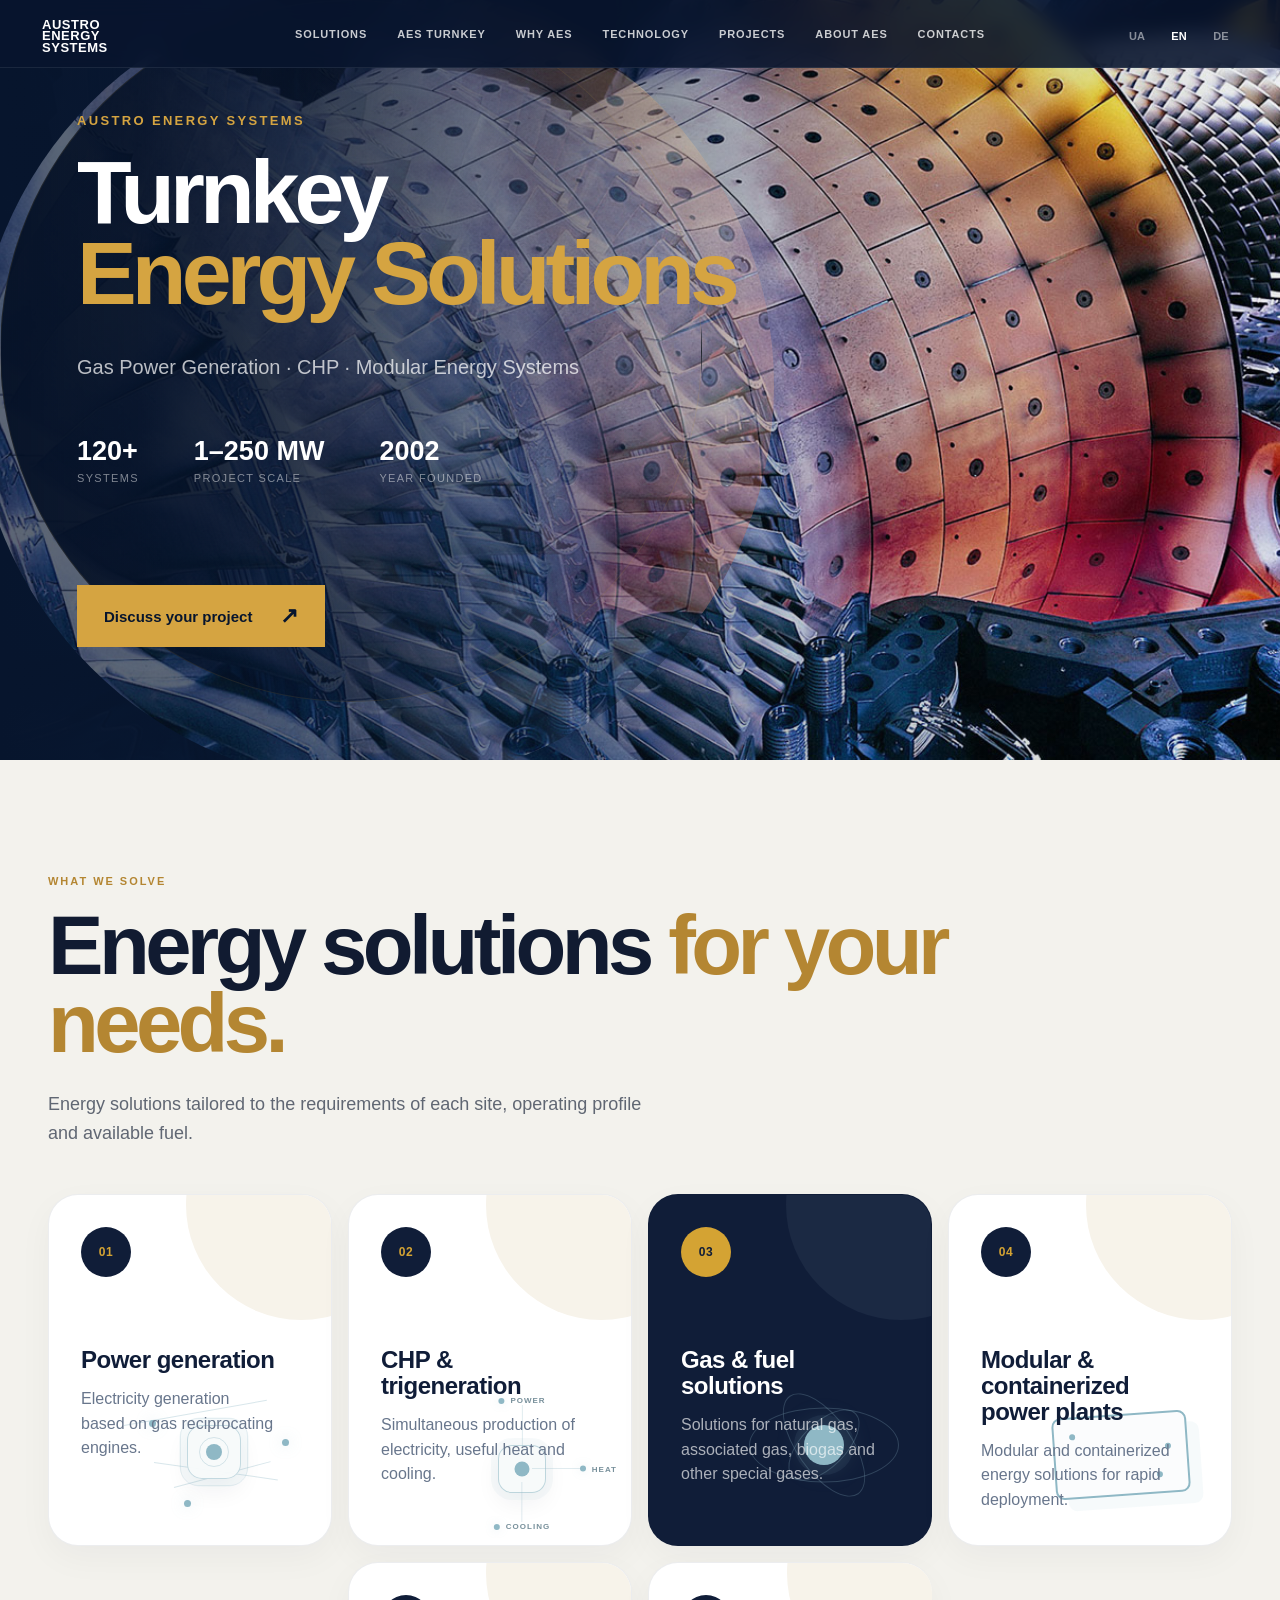
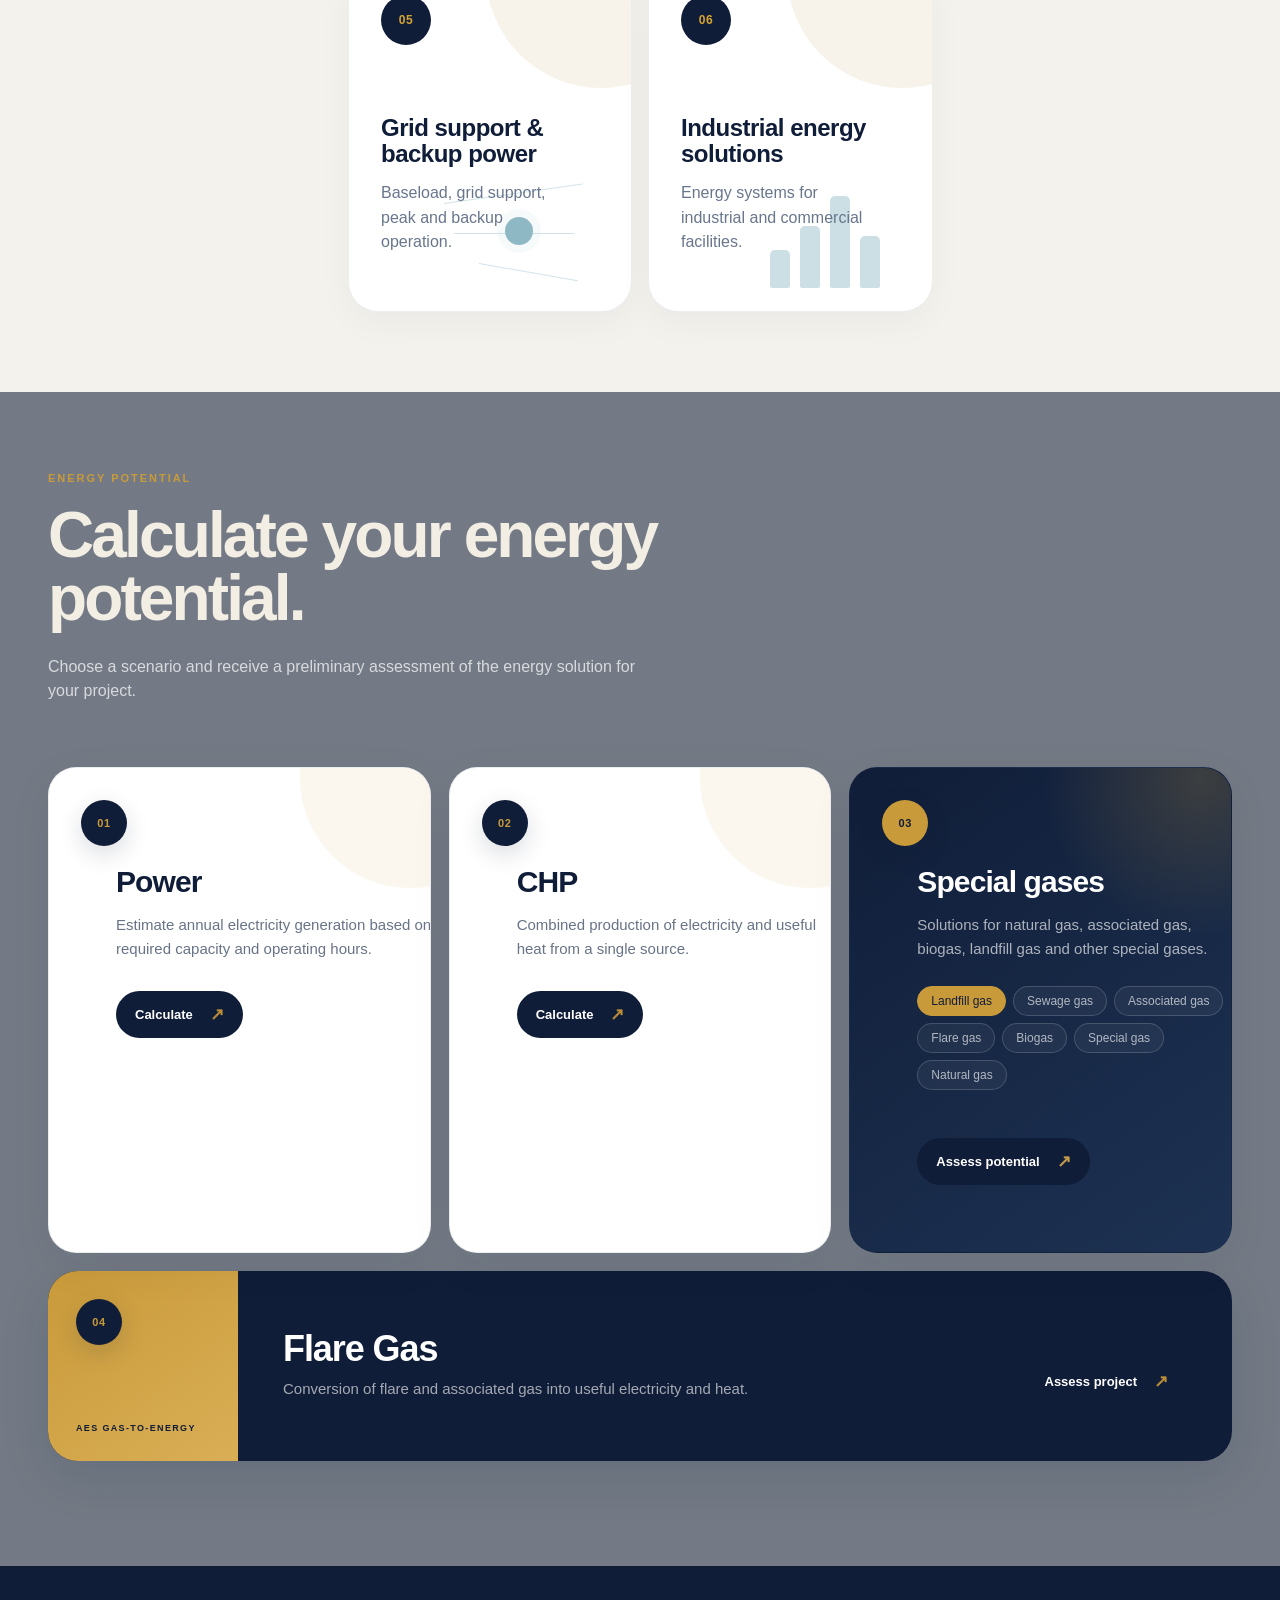
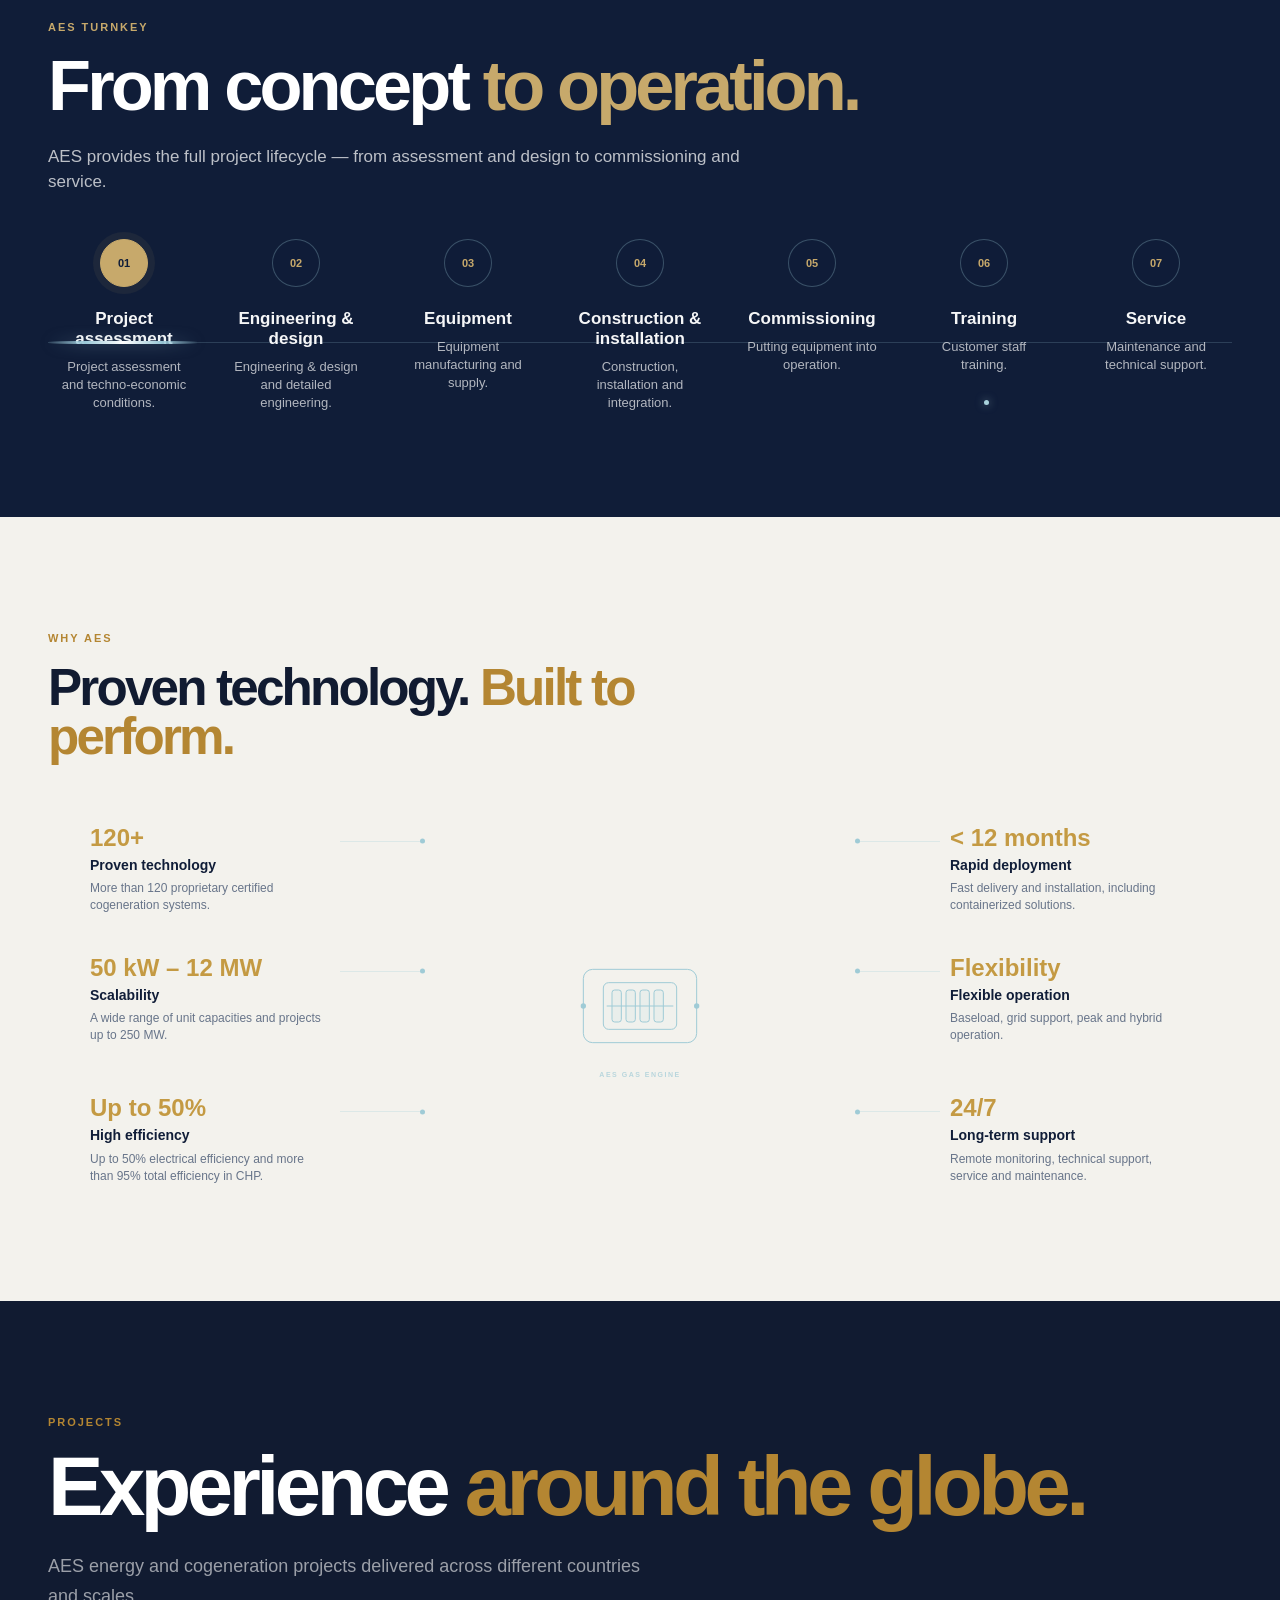
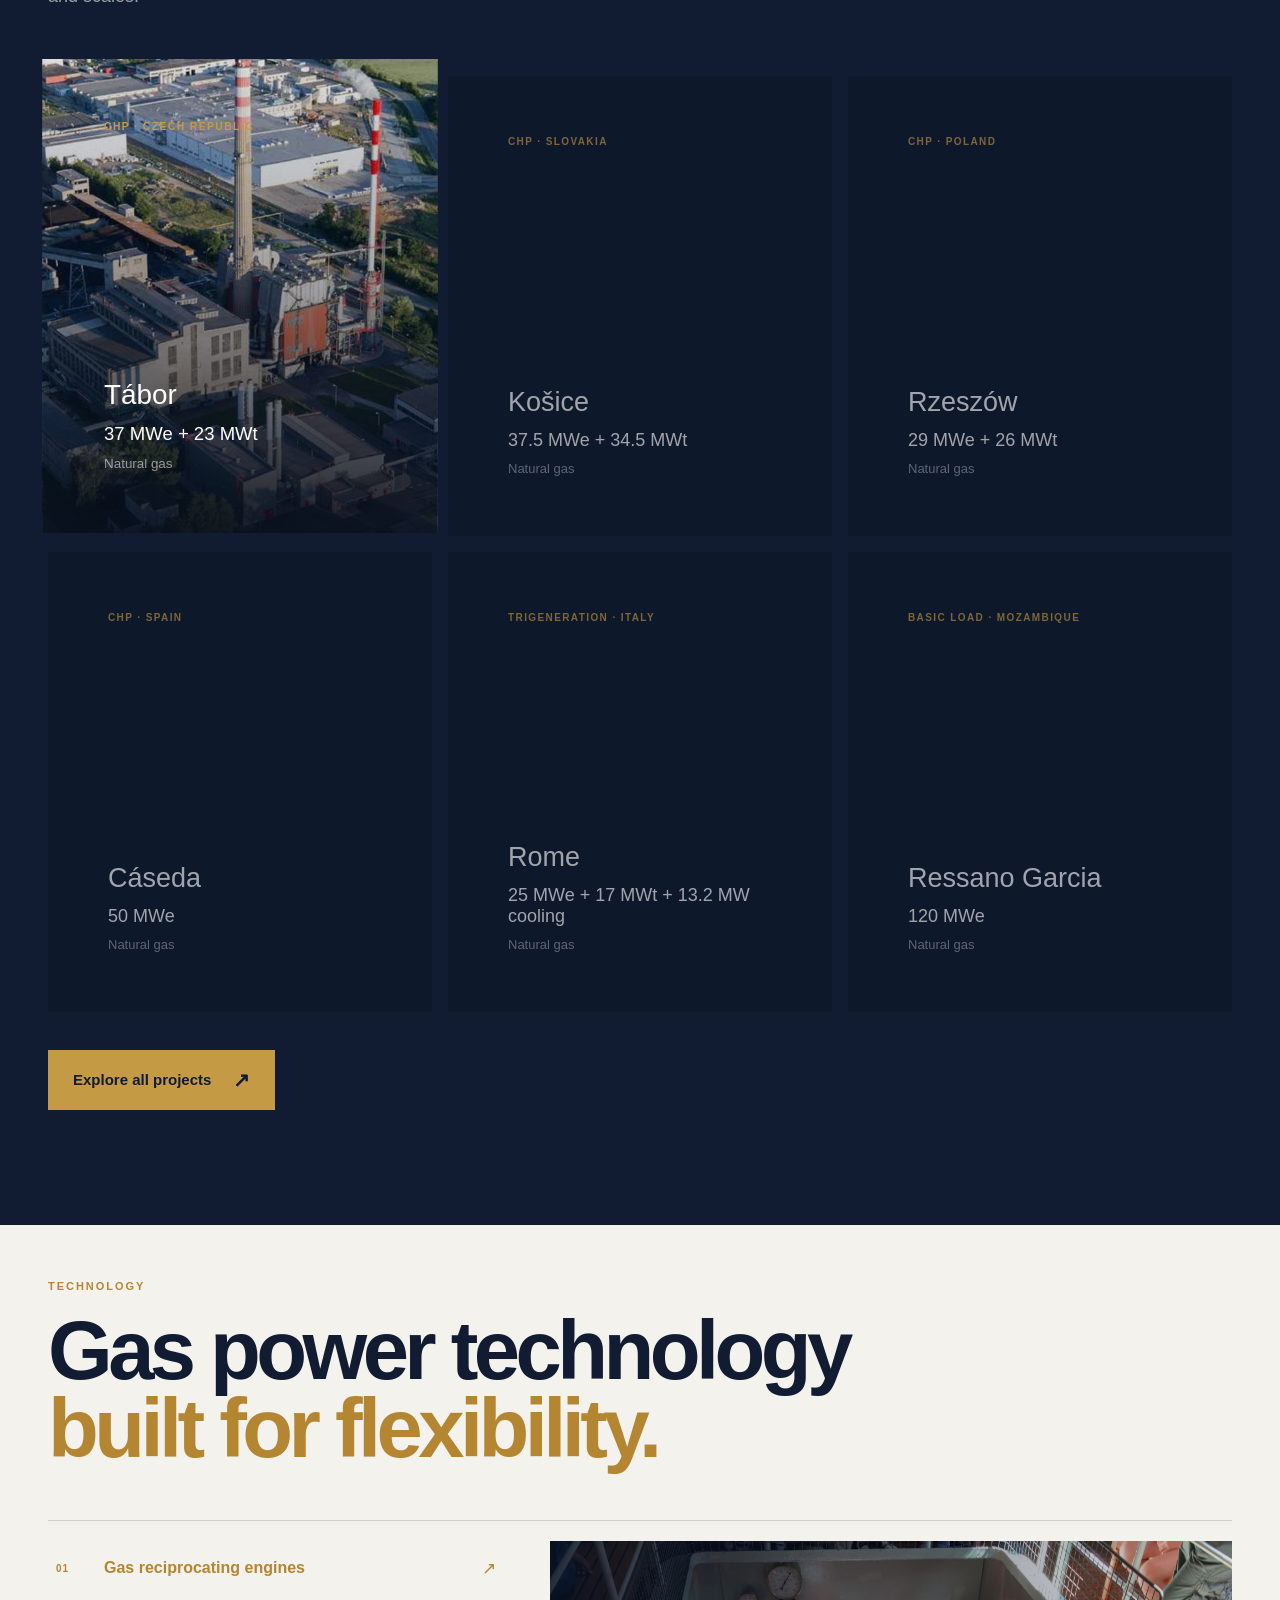
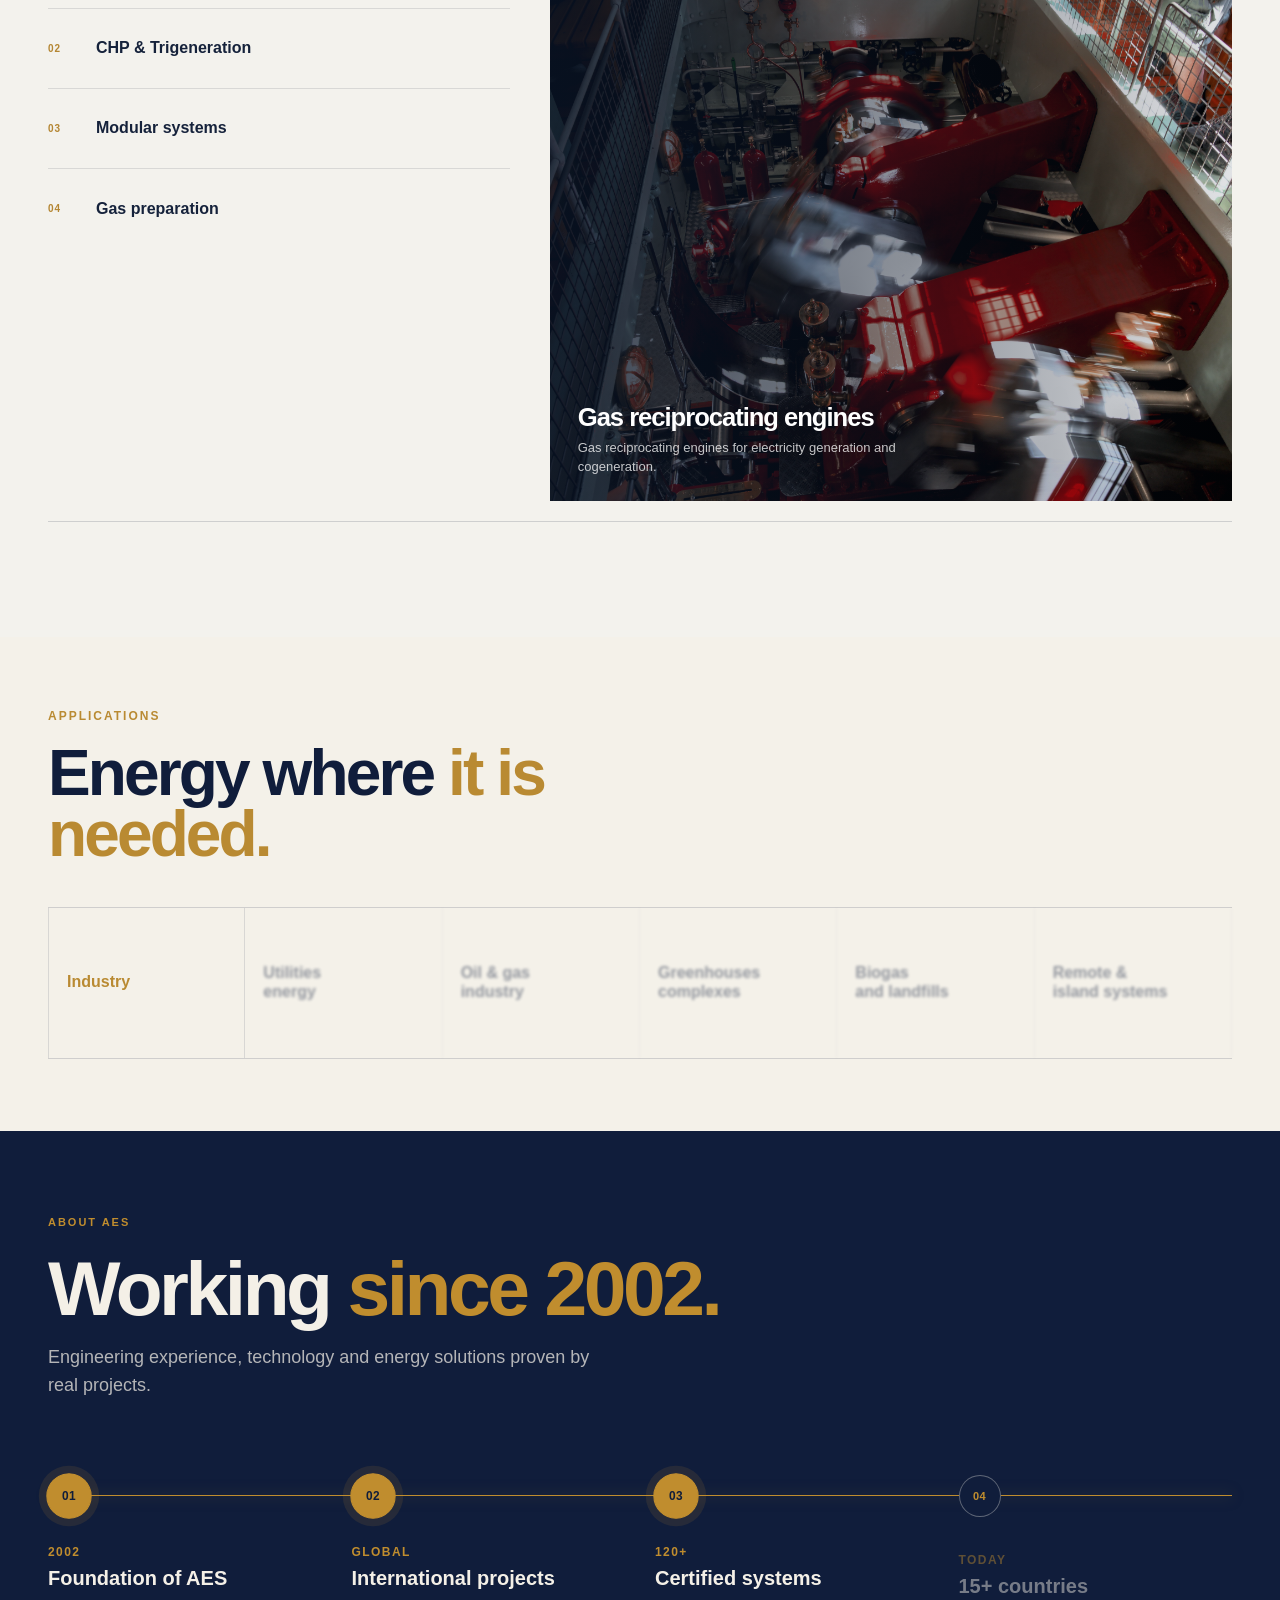
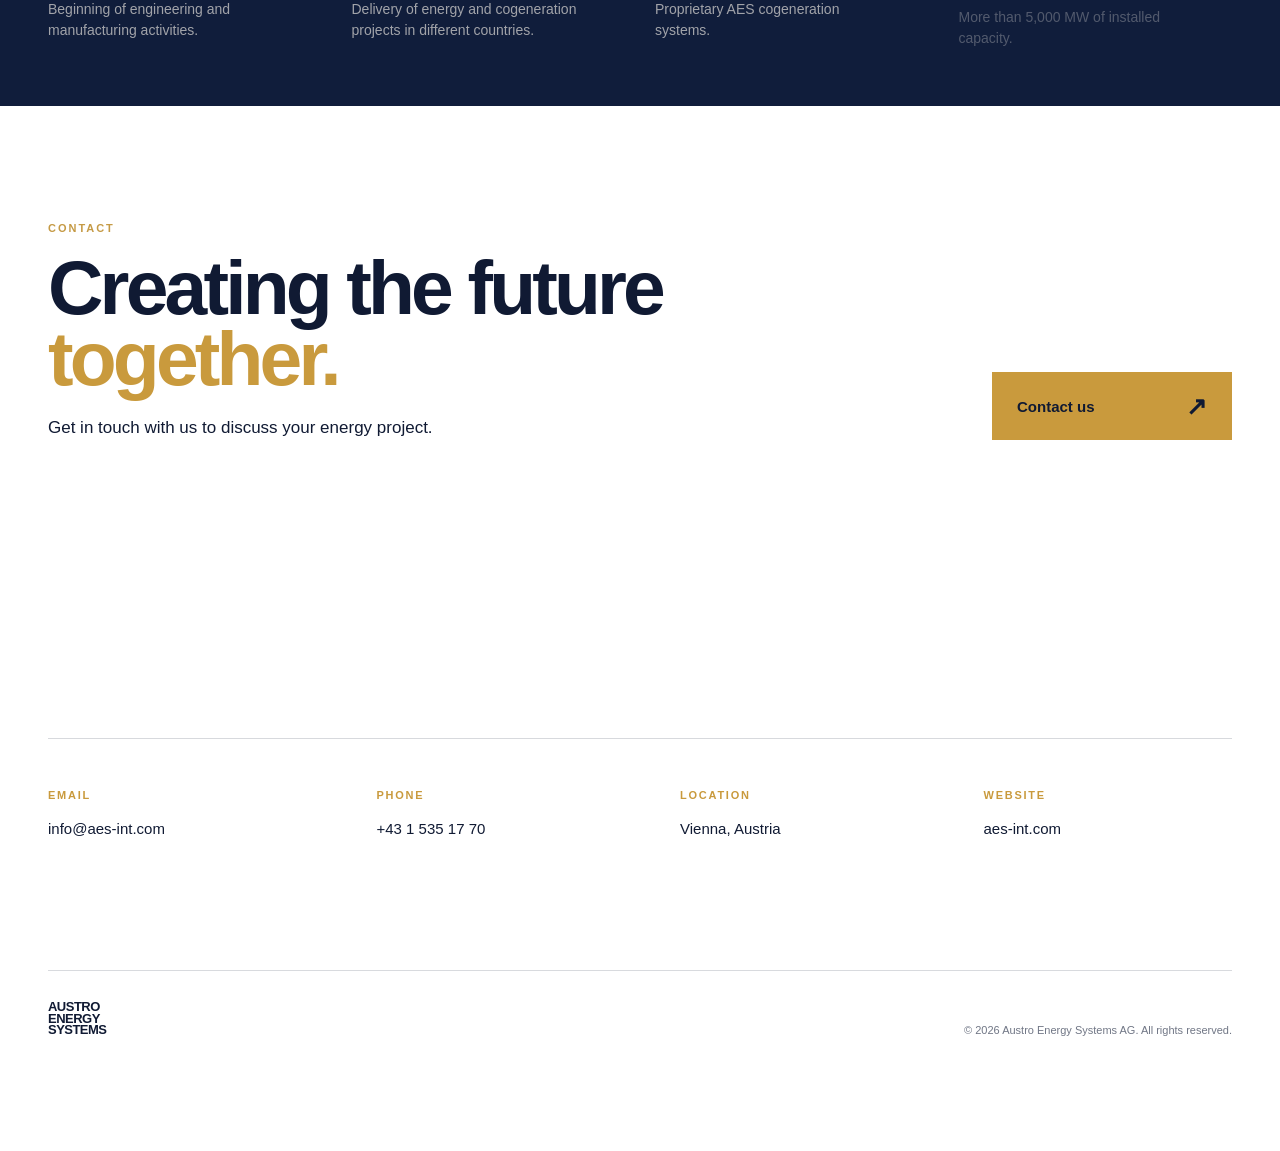
==== index.html @ 04f76977 "Test automatic deployment" ====
<!DOCTYPE html>

<html lang="en">
<head>
<meta charset="utf-8"/>
<meta content="width=device-width, initial-scale=1.0" name="viewport"/>
<title>
        AES TEST
    </title>
<meta content="Austro Energy Systems — turnkey energy solutions, gas power generation, CHP and modular energy systems." name="description"/>
<link href="styles.css" rel="stylesheet"/>
<link href="ukr/ukr-styles.css" rel="stylesheet"/>
<link href="ukr/layout-refinement.css" rel="stylesheet"/>
</head>
<body>
<!-- =========================================================
     HEADER / NAVIGATION
========================================================= -->
<header class="header">
<div class="header-inner">
<!-- LOGO -->
<a class="logo" href="#hero">
            AUSTRO
            <br/>
            ENERGY
            <br/>
            SYSTEMS
        </a>
<!-- MAIN NAVIGATION -->
<nav class="nav">
<a href="#solutions">
                Solutions
            </a>
<a href="#turnkey">
                AES Turnkey
            </a>
<a href="#why-aes">
                Why AES
            </a>
<a href="#technology">
                Technology
            </a>
<a href="#projects">
                Projects
            </a>
<a href="#about">
                About AES
            </a>
<a href="#contact">
                Contacts
            </a>
</nav>
<!-- LANGUAGE SWITCHER -->
<div class="language-switcher">
<a href="ukr/index.html">
                UA
            </a>
<a class="active" href="index.html">
                EN
            </a>
<a href="de/index.html">
                DE
            </a>
</div>
</div>
</header>
<!-- =========================================================
     HERO
========================================================= -->
<main>
<section class="hero" id="hero">
<div class="container">
<div class="hero-content">
<p class="eyebrow">
                AUSTRO ENERGY SYSTEMS
            </p>
<h1>

                Turnkey
                <span>
                    Energy Solutions
                </span>
</h1>
<p class="hero-description">

                Gas Power Generation · CHP ·
                Modular Energy Systems

            </p>
<div class="hero-stats">
<div class="hero-stat">
<strong>
                        120+
                    </strong>
<span>
                        systems
                    </span>
</div>
<div class="hero-stat">
<strong>
                        1–250 MW
                    </strong>
<span>
                        project scale
                    </span>
</div>
<div class="hero-stat">
<strong>
                        2002
                    </strong>
<span>
                        year founded
                    </span>
</div>
</div>
<a class="button" href="#contact">
                Discuss your project
                <span>↗</span>
</a>
</div>
</div>
</section>
<!-- =========================================================
     WHAT WE SOLVE
========================================================= -->
<section class="section solutions" id="solutions">
<div class="container">
<div class="section-heading">
<p class="eyebrow">
                WHAT WE SOLVE
            </p>
<h2>
                Energy solutions
                <span>
                    for your needs.
                </span>
</h2>
<p class="section-text">
                Energy solutions tailored to the requirements of each site, operating profile and available fuel.
            </p>
</div>
<div class="solution-grid">
<!-- 01 POWER -->
<article class="solution-card solution-power">
<span class="solution-number">
                    01
                </span>
<div class="solution-content">
<h3>
                        Power generation
                    </h3>
<p>
                        Electricity generation based on gas reciprocating engines.
                    </p>
</div>
<div class="solution-visual power-visual">
<div class="power-grid">
<span class="power-line power-line-1"></span>
<span class="power-line power-line-2"></span>
<span class="power-line power-line-3"></span>
<span class="power-node power-node-1"></span>
<span class="power-node power-node-2"></span>
<span class="power-node power-node-3"></span>
</div>
<div class="power-engine">
<span class="engine-ring"></span>
<span class="engine-core"></span>
<span class="engine-pulse"></span>
</div>
</div>
<span class="solution-arrow">
                    ↗
                </span>
</article>
<!-- 02 CHP -->
<article class="solution-card solution-chp">
<span class="solution-number">
                    02
                </span>
<div class="solution-content">
<h3>
                        CHP &amp; trigeneration
                    </h3>
<p>
                        Simultaneous production of electricity, useful heat and cooling.
                    </p>
</div>
<div class="solution-visual chp-visual">
<div class="chp-system">
<div class="chp-engine">
<span></span>
</div>
<div class="chp-flow chp-flow-electric">
<i></i>
<strong>POWER</strong>
</div>
<div class="chp-flow chp-flow-heat">
<i></i>
<strong>HEAT</strong>
</div>
<div class="chp-flow chp-flow-cooling">
<i></i>
<strong>COOLING</strong>
</div>
</div>
</div>
<span class="solution-arrow">
                    ↗
                </span>
</article>
<!-- 03 GAS -->
<article class="solution-card solution-gas">
<span class="solution-number">
                    03
                </span>
<div class="solution-content">
<h3>
                        Gas &amp; fuel solutions
                    </h3>
<p>
                        Solutions for natural gas, associated gas, biogas and other special gases.
                    </p>
</div>
<div class="solution-visual gas-visual">
<span class="gas-orbit gas-orbit-1"></span>
<span class="gas-orbit gas-orbit-2"></span>
<span class="gas-orbit gas-orbit-3"></span>
<span class="gas-core"></span>
</div>
<span class="solution-arrow">
                    ↗
                </span>
</article>
<!-- 04 MODULAR -->
<article class="solution-card solution-modular">
<span class="solution-number">
                    04
                </span>
<div class="solution-content">
<h3>
                        Modular &amp; containerized power plants
                    </h3>
<p>
                        Modular and containerized energy solutions for rapid deployment.
                    </p>
</div>
<div class="solution-visual modular-visual">
<div class="modular-box">
<span></span>
<span></span>
<span></span>
</div>
</div>
<span class="solution-arrow">
                    ↗
                </span>
</article>
<!-- 05 GRID -->
<article class="solution-card solution-grid-support">
<span class="solution-number">
                    05
                </span>
<div class="solution-content">
<h3>
                        Grid support &amp; backup power
                    </h3>
<p>
                        Baseload, grid support, peak and backup operation.
                    </p>
</div>
<div class="solution-visual grid-visual">
<div class="grid-line"></div>
<div class="grid-line"></div>
<div class="grid-line"></div>
<div class="grid-node"></div>
</div>
<span class="solution-arrow">
                    ↗
                </span>
</article>
<!-- 06 INDUSTRIAL -->
<article class="solution-card solution-industrial">
<span class="solution-number">
                    06
                </span>
<div class="solution-content">
<h3>
                        Industrial
                        energy solutions
                    </h3>
<p>
                        Energy systems for industrial and commercial facilities.
                    </p>
</div>
<div class="solution-visual industrial-visual">
<div class="industrial-bars">
<span></span>
<span></span>
<span></span>
<span></span>
</div>
</div>
<span class="solution-arrow">
                    ↗
                </span>
</article>
</div>
</div>
</section>
<!-- =========================================================
     ENERGY POTENTIAL
========================================================= -->
<section class="section energy-potential" id="energy-potential">
<div class="calculator-background">
<video aria-hidden="true" autoplay="" class="calculator-video" loop="" muted="" playsinline="">
<source src="video/turnkey-energy.mp4" type="video/mp4"/>
</video>
<div class="calculator-overlay"></div>
</div>
<div class="container">
<div class="energy-potential-header">
<span class="section-label">
                ENERGY POTENTIAL
            </span>
<h2>
                Calculate your
                <span>
                    energy potential.
                </span>
</h2>
<p>
                Choose a scenario and receive a preliminary assessment of the energy solution for your project.
            </p>
</div>
<!-- =================================================
             OPTIONS
        ================================================== -->
<div class="energy-options">
<!-- POWER -->
<article class="energy-option">
<div class="energy-option-number">
                    01
                </div>
<div class="energy-option-content">
<h3>
                        Power
                    </h3>
<p>
                        Estimate annual electricity generation based on required capacity and operating hours.
                    </p>
<button class="energy-option-button" data-open-calculator="power" type="button">
                        Calculate
                        <span>↗</span>
</button>
</div>
</article>
<!-- CHP -->
<article class="energy-option">
<div class="energy-option-number">
                    02
                </div>
<div class="energy-option-content">
<h3>
                        CHP
                    </h3>
<p>
                        Combined production of electricity and useful heat from a single source.
                    </p>
<button class="energy-option-button" data-open-calculator="chp" type="button">
                        Calculate
                        <span>↗</span>
</button>
</div>
</article>
<!-- SPECIAL GASES -->
<article class="energy-option energy-option-featured">
<div class="energy-option-number">
                    03
                </div>
<div class="energy-option-content">
<h3>
                        Special gases
                    </h3>
<p>Solutions for natural gas, associated gas, biogas, landfill gas and other special gases.</p>
<div class="gas-types">
<button class="gas-type active" data-gas="Landfill gas" type="button">
                            Landfill gas
                        </button>
<button class="gas-type" data-gas="Sewage gas" type="button">
                            Sewage gas
                        </button>
<button class="gas-type" data-gas="Associated gas" type="button">
                            Associated gas
                        </button>
<button class="gas-type" data-gas="Flare gas" type="button">
                            Flare gas
                        </button>
<button class="gas-type" data-gas="Biogas" type="button">
                            Biogas
                        </button>
<button class="gas-type" data-gas="Special gas" type="button">
                            Special gas
                        </button>
<button class="gas-type" data-gas="Natural gas" type="button">
                            Natural gas
                        </button>
</div>
<button class="energy-option-button" data-open-calculator="flare" type="button">
                        Assess potential
                        <span>↗</span>
</button>
</div>
</article>
</div>
<!-- =================================================
             FLARE GAS
        ================================================== -->
<article class="energy-option energy-option-flare">
<div class="flare-accent">
<span class="energy-option-number">
                    04
                </span>
<div class="flare-label">
                    AES GAS-TO-ENERGY
                </div>
</div>
<div class="flare-content">
<div>
<h3>
                        Flare Gas
                    </h3>
<p>
                        Conversion of flare and associated gas into useful electricity and heat.
                    </p>
</div>
<button class="energy-option-button" data-open-calculator="flare" type="button">
                    Assess project
                    <span>↗</span>
</button>
</div>
</article>
<!-- =================================================
             CALCULATOR
        ================================================== -->
<div class="energy-calculator" id="energy-calculator">
<!-- POWER -->
<div class="calculator-panel" data-calculator-panel="power">
<div class="calculator-panel-header">
<span>
                        POWER CALCULATOR
                    </span>
<button class="calculator-close" type="button">
                        ×
                    </button>
</div>
<div class="calculator-grid">
<div class="calculator-inputs">
<label>

                            Required power

                            <div class="input-unit">
<input id="powerInput" min="0.05" step="0.1" type="number" value="10"/>
<span>
                                    MW
                                </span>
</div>
</label>
<label>

                            Operating hours

                            <div class="input-unit">
<input id="powerHours" max="8760" min="1" step="100" type="number" value="8000"/>
<span>
                                    h/year
                                </span>
</div>
</label>
<button class="calculate-button" id="calculatePower" type="button">
                            Calculate
                            <span>→</span>
</button>
</div>
<div class="calculator-result">
<span>
                            ESTIMATED ANNUAL GENERATION
                        </span>
<strong id="powerResult">
                            80.0
                        </strong>
<small>
                            GWh / year
                        </small>
<p>Preliminary calculation based on required power and operating hours.</p>
</div>
</div>
</div>
<!-- CHP -->
<div class="calculator-panel" data-calculator-panel="chp">
<div class="calculator-panel-header">
<span>
                        CHP CALCULATOR
                    </span>
<button class="calculator-close" type="button">
                        ×
                    </button>
</div>
<div class="calculator-grid">
<div class="calculator-inputs">
<label>

                            Electrical power

                            <div class="input-unit">
<input id="chpPower" min="0.05" step="0.1" type="number" value="5"/>
<span>
                                    MW
                                </span>
</div>
</label>
<label>

                            Operating hours

                            <div class="input-unit">
<input id="chpHours" max="8760" min="1" step="100" type="number" value="8000"/>
<span>
                                    h/year
                                </span>
</div>
</label>
<button class="calculate-button" id="calculateCHP" type="button">
                            Calculate
                            <span>→</span>
</button>
</div>
<div class="calculator-result">
<span>
                            ESTIMATED ANNUAL GENERATION
                        </span>
<strong id="chpResult">
                            40.0
                        </strong>
<small>
                            GWh / year
                        </small>
<div class="chp-efficiency">
<span>
                                TOTAL CHP EFFICIENCY
                            </span>
<strong>
                                &gt;95%
                            </strong>
</div>
<p>Total efficiency of CHP systems can exceed 95%.</p>
</div>
</div>
</div>
<!-- FLARE GAS -->
<div class="calculator-panel flare-panel" data-calculator-panel="flare">
<div class="calculator-panel-header">
<span>
                        FLARE GAS ASSESSMENT
                    </span>
<button class="calculator-close" type="button">
                        ×
                    </button>
</div>
<div class="flare-layout">
<div class="flare-form">
<h3>
                            Tell us about your gas flow.
                        </h3>
<p>Provide the main gas parameters for a preliminary technical assessment.</p>
<label>

                            Gas flow

                            <div class="input-unit">
<input id="flareFlow" min="0" placeholder="наприклад 10000" type="number"/>
<span>
                                    Nm³/h
                                </span>
</div>
</label>
<label>

                            Gas composition

                            <select id="flareComposition">
<option value="">
                                    Select gas type
                                </option>
<option value="associated">
                                    Associated gas
                                </option>
<option value="flare">
                                    Flare gas
                                </option>
<option value="other">
                                    Other / special gas
                                </option>
</select>
</label>
<label>

                            Operating hours

                            <div class="input-unit">
<input id="flareHours" max="8760" min="1" step="100" type="number" value="8000"/>
<span>
                                    h/year
                                </span>
</div>
</label>
<button class="calculate-button flare-button" id="flareAssessment" type="button">
                            Request assessment
                            <span>↗</span>
</button>
</div>
<div class="flare-process">
<div class="flare-process-title">
                            AES GAS-TO-ENERGY
                        </div>
<div class="flare-flow">
<div class="flare-flow-step">
<span>01</span>
<div>
<small>INPUT</small>
<strong>
                                        Flare / associated gas
                                    </strong>
</div>
</div>
<div class="flare-flow-line">
<i></i>
</div>
<div class="flare-flow-step">
<span>02</span>
<div>
<small>TREATMENT</small>
<strong>
                                        Gas treatment
                                    </strong>
<em>
                                        H₂S and heavy hydrocarbons
                                    </em>
</div>
</div>
<div class="flare-flow-line">
<i></i>
</div>
<div class="flare-flow-step">
<span>03</span>
<div>
<small>CONVERSION</small>
<strong>
                                        AES gas engine
                                    </strong>
</div>
</div>
<div class="flare-flow-line">
<i></i>
</div>
<div class="flare-flow-step flare-flow-output">
<span>04</span>
<div>
<small>OUTPUT</small>
<strong>
                                        Electricity + heat
                                    </strong>
</div>
</div>
</div>
<div class="flare-result">
<div class="flare-result-heading">
<span>
                                    RECOMMENDED CONFIGURATION
                                </span>
<small>
                                    AES reference system
                                </small>
</div>
<div class="flare-result-main">
<strong>
                                    2 × AES 908 G/C
                                </strong>
<div class="flare-result-power">
<b>8.6</b>
<span>MW</span>
</div>
</div>
<div class="flare-result-stats">
<div>
<span>OUTPUT</span>
<strong>8.6 MW</strong>
</div>
<div>
<span>HEAT RECOVERY</span>
<strong>CHP</strong>
</div>
<div>
<span>OPERATION</span>
<strong>BASELOAD</strong>
</div>
</div>
</div>
</div>
<div class="flare-message" id="flareMessage">
<strong>
                        Technical assessment required.
                    </strong>
<p>Gas composition, flow rate and operating conditions are required to determine the appropriate configuration.</p>
<a href="#contact">
                        Discuss your project
                        <span>↗</span>
</a>
</div>
</div>
</div>
</div>
</div></section>
<!-- =========================================================
     AES TURNKEY
========================================================= -->
<section class="section turnkey" id="turnkey">
<div class="turnkey-background">
<video aria-hidden="true" autoplay="" class="turnkey-video" loop="" muted="" playsinline="">
<source src="video/turnkey-energy.mp4" type="video/mp4"/>
</video>
<div class="turnkey-overlay"></div>
</div>
<div class="container">
<div class="section-heading turnkey-heading">
<p class="eyebrow">
                AES TURNKEY
            </p>
<h2>
                From concept
                <span>
                    to operation.
                </span>
</h2>
<p class="section-text">
                AES provides the full project lifecycle — from assessment and design to commissioning and service.
            </p>
</div>
<div class="turnkey-timeline">
<!-- 01 -->
<article class="turnkey-step is-active" data-step="01">
<div class="turnkey-step-number">
                    01
                </div>
<div class="turnkey-step-content">
<h3>
                        Project assessment
                    </h3>
<p>Project assessment and techno-economic conditions.</p>
</div>
<div class="turnkey-step-visual">
<div class="turnkey-visual feasibility-visual">
<span></span>
<span></span>
<span></span>
</div>
</div>
</article>
<!-- 02 -->
<article class="turnkey-step" data-step="02">
<div class="turnkey-step-number">
                    02
                </div>
<div class="turnkey-step-content">
<h3>
                        Engineering &amp; design
                    </h3>
<p>Engineering &amp; design and detailed engineering.</p>
</div>
<div class="turnkey-step-visual">
<div class="turnkey-visual engineering-visual">
<span></span>
<span></span>
<span></span>
</div>
</div>
</article>
<!-- 03 -->
<article class="turnkey-step" data-step="03">
<div class="turnkey-step-number">
                    03
                </div>
<div class="turnkey-step-content">
<h3>
                        Equipment
                    </h3>
<p>Equipment manufacturing and supply.</p>
</div>
<div class="turnkey-step-visual">
<div class="turnkey-visual equipment-visual">
<span></span>
<span></span>
<span></span>
</div>
</div>
</article>
<!-- 04 -->
<article class="turnkey-step" data-step="04">
<div class="turnkey-step-number">
                    04
                </div>
<div class="turnkey-step-content">
<h3>
                        Construction &amp; installation
                    </h3>
<p>Construction, installation and integration.</p>
</div>
<div class="turnkey-step-visual">
<div class="turnkey-visual construction-visual">
<span></span>
<span></span>
<span></span>
</div>
</div>
</article>
<!-- 05 -->
<article class="turnkey-step" data-step="05">
<div class="turnkey-step-number">
                    05
                </div>
<div class="turnkey-step-content">
<h3>
                        Commissioning
                    </h3>
<p>Putting equipment into operation.</p>
</div>
<div class="turnkey-step-visual">
<div class="turnkey-visual commissioning-visual">
<span></span>
<span></span>
<span></span>
</div>
</div>
</article>
<!-- 06 -->
<article class="turnkey-step" data-step="06">
<div class="turnkey-step-number">
                    06
                </div>
<div class="turnkey-step-content">
<h3>
                        Training
                    </h3>
<p>Customer staff training.</p>
</div>
<div class="turnkey-step-visual">
<div class="turnkey-visual training-visual">
<span></span>
<span></span>
<span></span>
</div>
</div>
</article>
<!-- 07 -->
<article class="turnkey-step" data-step="07">
<div class="turnkey-step-number">
                    07
                </div>
<div class="turnkey-step-content">
<h3>
                        Service
                    </h3>
<p>Maintenance and technical support.</p>
</div>
<div class="turnkey-step-visual">
<div class="turnkey-visual service-visual">
<span></span>
<span></span>
<span></span>
</div>
</div>
</article>
</div>
</div>
</section>
<!-- =========================================================
     WHY AES
========================================================= -->
<section class="section why-aes" id="why-aes">
<div class="container">
<div class="section-heading">
<p class="eyebrow">
                WHY AES
            </p>
<h2>
                Proven technology.
                <span>
                    Built to perform.
                </span>
</h2>
</div>
<div class="advantage-system">
<!-- CENTER — AES ENGINE -->
<div class="advantage-engine">
<svg aria-hidden="true" class="aes-engine-svg" viewbox="0 0 240 180">
<rect height="110" rx="14" width="170" x="35" y="35"></rect>
<rect height="70" rx="8" width="110" x="65" y="55"></rect>
<rect height="48" rx="4" width="14" x="78" y="66"></rect>
<rect height="48" rx="4" width="14" x="99" y="66"></rect>
<rect height="48" rx="4" width="14" x="120" y="66"></rect>
<rect height="48" rx="4" width="14" x="141" y="66"></rect>
<line x1="70" x2="170" y1="90" y2="90"></line>
<circle cx="35" cy="90" r="4"></circle>
<circle cx="205" cy="90" r="4"></circle>
</svg>
<span class="engine-label">
            AES GAS ENGINE
        </span>
</div>
<!-- 01 -->
<article class="advantage-item advantage-item-1">
<span class="advantage-line"></span>
<div class="advantage-text">
<strong>120+</strong>
<h3>
                Proven technology
            </h3>
<p>
                More than 120 proprietary certified cogeneration systems.
            </p>
</div>
</article>
<!-- 02 -->
<article class="advantage-item advantage-item-2">
<span class="advantage-line"></span>
<div class="advantage-text">
<strong>50 kW – 12 MW</strong>
<h3>
                Scalability
            </h3>
<p>A wide range of unit capacities and projects up to 250 MW.</p>
</div>
</article>
<!-- 03 -->
<article class="advantage-item advantage-item-3">
<span class="advantage-line"></span>
<div class="advantage-text">
<strong>Up to 50%</strong>
<h3>
                High efficiency
            </h3>
<p>
                Up to 50% electrical efficiency and more than 95% total efficiency in CHP.
            </p>
</div>
</article>
<!-- 04 -->
<article class="advantage-item advantage-item-4">
<span class="advantage-line"></span>
<div class="advantage-text">
<strong>&lt; 12 months</strong>
<h3>
                Rapid deployment
            </h3>
<p>Fast delivery and installation, including containerized solutions.</p>
</div>
</article>
<!-- 05 -->
<article class="advantage-item advantage-item-5">
<span class="advantage-line"></span>
<div class="advantage-text">
<strong>Flexibility</strong>
<h3>
                Flexible operation
            </h3>
<p>Baseload, grid support, peak and hybrid operation.</p>
</div>
</article>
<!-- 06 -->
<article class="advantage-item advantage-item-6">
<span class="advantage-line"></span>
<div class="advantage-text">
<strong>24/7</strong>
<h3>
                Long-term support
            </h3>
<p>Remote monitoring, technical support, service and maintenance.</p>
</div>
</article>
</div>
</div>
</section>
<!-- =========================================================
     PROJECTS
========================================================= -->
<section class="section projects" id="projects">
<div class="container">
<div class="section-heading">
<p class="eyebrow">
                PROJECTS
            </p>
<h2>
                Experience
                <span>
                    around the globe.
                </span>
</h2>
<p class="section-text">

                AES energy and cogeneration projects delivered across different countries and scales.

            </p>
</div>
<div class="project-grid">
<article class="project-card">
<div class="project-image">
<img alt="AES project in Tábor, Czech Republic" src="images/Tabor.png"/>
</div>
<div class="project-content">
<span>
                        CHP · CZECH REPUBLIC
                    </span>
<h3>
                        Tábor
                    </h3>
<strong>
                        37 MWe + 23 MWt
                    </strong>
<p>
                        Natural gas
                    </p>
</div>
</article>
<article class="project-card">
<div class="project-image">
<img alt="AES project in Košice, Slovakia" src="images/Kosice.jpg"/>
</div>
<div class="project-content">
<span>
                        CHP · SLOVAKIA
                    </span>
<h3>
                        Košice
                    </h3>
<strong>
                        37.5 MWe + 34.5 MWt
                    </strong>
<p>
                        Natural gas
                    </p>
</div>
</article>
<article class="project-card">
<div class="project-image">
<img alt="AES project in Rzeszów, Poland" src="images/Rzeszow.jpg"/>
</div>
<div class="project-content">
<span>
                        CHP · POLAND
                    </span>
<h3>
                        Rzeszów
                    </h3>
<strong>
                        29 MWe + 26 MWt
                    </strong>
<p>
                        Natural gas
                    </p>
</div>
</article>
<article class="project-card">
<div class="project-image">
<img alt="AES project in Cáseda, Spain" src="images/Caseda.jpg"/>
</div>
<div class="project-content">
<span>
                        CHP · SPAIN
                    </span>
<h3>
                        Cáseda
                    </h3>
<strong>
                        50 MWe
                    </strong>
<p>
                        Natural gas
                    </p>
</div>
</article>
<article class="project-card">
<div class="project-image">
<img alt="AES trigeneration project in Rome, Italy" src="images/Rome.png"/>
</div>
<div class="project-content">
<span>
                        TRIGENERATION · ITALY
                    </span>
<h3>
                        Rome
                    </h3>
<strong>
                        25 MWe + 17 MWt + 13.2 MW cooling
                    </strong>
<p>
                        Natural gas
                    </p>
</div>
</article>
<article class="project-card">
<div class="project-image">
<img alt="AES project in Ressano Garcia, Mozambique" src="images/ressano.jpg"/>
</div>
<div class="project-content">
<span>
                        BASIC LOAD · MOZAMBIQUE
                    </span>
<h3>
                        Ressano Garcia
                    </h3>
<strong>
                        120 MWe
                    </strong>
<p>
                        Natural gas
                    </p>
</div>
</article>
</div>
<div class="section-action">
<a class="button secondary" href="#projects">
                Explore all projects
                <span>↗</span>
</a>
</div>
</div>
</section>
<!-- =========================================================
     TECHNOLOGY
========================================================= -->
<section class="section technology" id="technology">
<div class="container">
<div class="section-heading">
<p class="eyebrow">
                TECHNOLOGY
            </p>
<h2>
                Gas power technology
                <span>
                    built for flexibility.
                </span>
</h2>
</div>
<div class="technology-compact">
<div aria-label="Technology AES" class="technology-list" role="tablist">
<button aria-selected="true" class="technology-option is-active" data-technology-alt="Gas reciprocating engines" data-technology-description="Gas reciprocating engines for electricity generation and cogeneration." data-technology-image="images/technology-gas-engines.jpg" data-technology-title="Gas reciprocating engines" role="tab" type="button">
<span>01</span>
<strong>Gas reciprocating engines</strong>
<i>↗</i>
</button>
<button aria-selected="false" class="technology-option" data-technology-alt="Когенераційне обладнання CHP" data-technology-description="Using engine heat for hot water, steam, heating and cooling." data-technology-image="images/technology-chp.webp" data-technology-title="CHP &amp; Trigeneration" role="tab" type="button">
<span>02</span>
<strong>CHP &amp; Trigeneration</strong>
<i>↗</i>
</button>
<button aria-selected="false" class="technology-option" data-technology-alt="Модульна енергетична systemsа" data-technology-description="Modular and containerized solutions that can be scaled to project requirements." data-technology-image="images/technology-modular.jpg" data-technology-title="Модульні енергетичні systemsи" role="tab" type="button">
<span>03</span>
<strong>Modular systems</strong>
<i>↗</i>
</button>
<button aria-selected="false" class="technology-option" data-technology-alt="Equipment для підготовки газу" data-technology-description="Preparation of associated and flare gas for use in gas reciprocating energy systems." data-technology-image="images/technology-gas-purification.jpg" data-technology-title="Gas preparation" role="tab" type="button">
<span>04</span>
<strong>Gas preparation</strong>
<i>↗</i>
</button>
</div>
<figure class="technology-preview">
<img alt="Gas reciprocating engines" id="technologyPreviewImage" src="images/technology-gas-engines.jpg"/>
<figcaption>
<h3 id="technologyPreviewTitle">
                Gas reciprocating engines
            </h3>
<p id="technologyPreviewDescription">
                Gas reciprocating engines for electricity generation and cogeneration.
            </p>
</figcaption>
</figure>
</div>
</div>
</section>
<!-- =========================================================
     INDUSTRIES / APPLICATIONS
========================================================= -->
<section class="section applications" id="applications">
<div class="applications-inner">
<div class="applications-header">
<span class="eyebrow">
                APPLICATIONS
            </span>
<h2>
                Energy where
                <span>it is needed.</span>
</h2>
</div>
<div class="applications-track">
<button class="application-item" data-video="video/applications-industry.mp4" type="button">
                Industry
            </button>
<button class="application-item" data-video="video/applications-utilities.mp4" type="button">
                Utilities<br/>energy
            </button>
<button class="application-item" data-video="video/applications-oil-gas.mp4" type="button">
                Oil &amp; gas<br/>industry
            </button>
<button class="application-item" data-video="video/applications-greenhouse.mp4" type="button">
                Greenhouses<br/>complexes
            </button>
<button class="application-item" data-video="video/applications-biogas.mp4" type="button">
                Biogas<br/>and landfills
            </button>
<button class="application-item" data-video="video/applications-remote.mp4" type="button">
                Remote &amp;<br/>island systems
            </button>
<div class="applications-preview">
<video class="applications-preview-video" loop="" muted="" playsinline=""></video>
</div>
</div>
</div>
</section>
<!-- =========================================================
     ABOUT AES
========================================================= -->
<!-- =========================================================
     ABOUT AES — SINCE 2002
========================================================= -->
<section class="section about-aes" id="about">
<div class="about-aes-bg">
<video aria-hidden="true" autoplay="" class="about-aes-video" loop="" muted="" playsinline="">
<source src="video/aes-history.mp4" type="video/mp4"/>
</video>
<div class="about-aes-overlay"></div>
</div>
<div class="container about-aes-content">
<div class="about-aes-heading">
<span class="section-label">
                ABOUT AES
            </span>
<h2>
                Working
                <span>
                    since 2002.
                </span>
</h2>
<p>Engineering experience, technology and energy solutions proven by real projects.</p>
</div>
<!-- TIMELINE -->
<div class="about-aes-timeline">
<div class="about-aes-line">
<div class="about-aes-line-progress"></div>
</div>
<!-- 2002 -->
<div class="about-aes-point" data-year="2002">
<div class="about-aes-dot">
                    01
                </div>
<div class="about-aes-event">
<span>
                        2002
                    </span>
<strong>
                        Foundation of AES
                    </strong>
<p>
                        Beginning of engineering and manufacturing activities.
                    </p>
</div>
</div>
<!-- GLOBAL -->
<div class="about-aes-point" data-year="GLOBAL">
<div class="about-aes-dot">
                    02
                </div>
<div class="about-aes-event">
<span>
                        GLOBAL
                    </span>
<strong>
                        International projects
                    </strong>
<p>
                        Delivery of energy and cogeneration projects in different countries.
                    </p>
</div>
</div>
<!-- 120+ -->
<div class="about-aes-point" data-year="120+">
<div class="about-aes-dot">
                    03
                </div>
<div class="about-aes-event">
<span>
                        120+
                    </span>
<strong>
                        Certified systems
                    </strong>
<p>
                        Proprietary AES cogeneration systems.
                    </p>
</div>
</div>
<!-- TODAY -->
<div class="about-aes-point" data-year="TODAY">
<div class="about-aes-dot">
                    04
                </div>
<div class="about-aes-event">
<span>
                        TODAY
                    </span>
<strong>
                      15+ countries
                    </strong>
<p>
                        More than 5,000 MW of installed capacity.
                    </p>
</div>
</div>
</div>
</div>
</section>
<!-- =========================================================
     CONTACT
========================================================= -->
<section
    id="contact"
    class="section contact-footer"
>

    
    <div class="contact-footer-overlay"></div>

    <div class="container">

        <div class="contact-footer-top">

            <div class="contact-footer-title">

                <p class="eyebrow">
                    CONTACT
                </p>

                <h2>
                    Creating the future
                    <span>
                        together.
                    </span>
                </h2>

                <p>
                    Get in touch with us
                    to discuss your
                    energy project.
                </p>

            </div>

            <a
                href="mailto:info@aes-int.com"
                class="contact-footer-button"
            >
                Contact us
                <span>↗</span>
            </a>

        </div>

        <div class="contact-footer-video-wrap">

    <video
        class="contact-footer-video"
        autoplay
        muted
        loop
        playsinline
        aria-hidden="true"
    >
        <source src="../video/cooling-footer.mp4" type="video/mp4">
    </video>

</div>


        <div class="contact-footer-info">

            <div class="contact-item">

                <span>
                    EMAIL
                </span>

                <a href="mailto:info@aes-int.com">
                    info@aes-int.com
                </a>

            </div>


            <div class="contact-item">

                <span>
                    PHONE
                </span>

                <a href="tel:+4315351770">
                    +43 1 535 17 70
                </a>

            </div>


            <div class="contact-item">

                <span>
                    LOCATION
                </span>

                <p>
                    Vienna, Austria
                </p>

            </div>


            <div class="contact-item">

                <span>
                    WEBSITE
                </span>

                <a href="https://aes-int.com">
                    aes-int.com
                </a>

            </div>

        </div>


        <div class="contact-footer-bottom">

            <div class="footer-logo">

                AUSTRO
                <br>
                ENERGY
                <br>
                SYSTEMS

            </div>

            <p>
                © 2026 Austro Energy Systems AG.
                All rights reserved.
            </p>

        </div>

    </div>

</section>

</main>

<script>
document.addEventListener("DOMContentLoaded", function () {

    const technologyOptions =
        document.querySelectorAll(".technology-option");

    const technologyImage =
        document.getElementById("technologyPreviewImage");

    const technologyTitle =
        document.getElementById("technologyPreviewTitle");

    const technologyDescription =
        document.getElementById("technologyPreviewDescription");


    if (
        !technologyOptions.length ||
        !technologyImage ||
        !technologyTitle ||
        !technologyDescription
    ) {
        return;
    }


    technologyOptions.forEach(function (option) {

        option.addEventListener("click", function () {

            /* ACTIVE OPTION */

            technologyOptions.forEach(function (item) {

                item.classList.remove("is-active");

                item.setAttribute(
                    "aria-selected",
                    "false"
                );

            });


            option.classList.add("is-active");

            option.setAttribute(
                "aria-selected",
                "true"
            );


            /* GET DATA */

            const image =
                option.getAttribute(
                    "data-technology-image"
                );

            const title =
                option.getAttribute(
                    "data-technology-title"
                );

            const description =
                option.getAttribute(
                    "data-technology-description"
                );

            const alt =
                option.getAttribute(
                    "data-technology-alt"
                );


            /* CHANGE IMAGE */

            technologyImage.classList.add(
                "is-changing"
            );


            setTimeout(function () {

                technologyImage.src = image;

                technologyImage.alt = alt;

                technologyTitle.textContent = title;

                technologyDescription.textContent =
                    description;

                technologyImage.classList.remove(
                    "is-changing"
                );

            }, 180);

        });

    });

});
</script>

<script src="script.js"></script>

</body>

</html>
---- styles.css ----
/* =========================================================
   AES — GLOBAL
========================================================= */

* {
    margin: 0;
    padding: 0;
    box-sizing: border-box;
}

html {
    scroll-behavior: smooth;
}

body {
    font-family: Arial, Helvetica, sans-serif;
    background: #f3f2ed;
    color: #111b31;
    overflow-x: hidden;
}

a {
    color: inherit;
}

button,
a {
    -webkit-tap-highlight-color: transparent;
}

.container {
    width: min(1400px, calc(100% - 80px));
    margin: 0 auto;
}

.section {
    padding: 120px 0;
}

.eyebrow {
    margin-bottom: 24px;

    color: #b48632;

    font-size: 11px;
    font-weight: 700;
    letter-spacing: 0.18em;
    text-transform: uppercase;
}

.section-heading {
    max-width: 1050px;
    margin-bottom: 70px;
}

.section-heading h2 {
    margin: 0;

    font-size: clamp(50px, 6.5vw, 92px);
    line-height: 0.94;
    letter-spacing: -0.055em;
}

.section-heading h2 span {
    color: #b48632;
}

.section-text {
    max-width: 620px;
    margin-top: 30px;

    color: rgba(17, 27, 49, 0.65);

    font-size: 18px;
    line-height: 1.65;
}


/* =========================================================
   HEADER
========================================================= */

.header {
    position: absolute;
    top: 0;
    left: 0;
    z-index: 100;

    width: 100%;

    color: #ffffff;
}

.header-inner {
    display: flex;
    align-items: center;
    justify-content: space-between;

    min-height: 100px;
}

.logo {
    color: #ffffff;

    font-size: 13px;
    font-weight: 800;
    line-height: 0.88;
    letter-spacing: 0.04em;

    text-decoration: none;
}

.nav {
    display: flex;
    align-items: center;
    gap: 30px;
}

.nav a {
    color: rgba(255, 255, 255, 0.78);

    font-size: 11px;
    font-weight: 600;
    letter-spacing: 0.08em;
    text-decoration: none;
    text-transform: uppercase;

    transition: color 0.25s ease;
}

.nav a:hover {
    color: #ffffff;
}

.language-switcher {
    display: flex;
    align-items: center;
    gap: 12px;
}

.language-switcher a {
    color: rgba(255, 255, 255, 0.5);

    font-size: 11px;
    font-weight: 700;

    text-decoration: none;

    transition: color 0.25s ease;
}

.language-switcher a:hover,
.language-switcher a.active {
    color: #ffffff;
}


/* =========================================================
   HERO
========================================================= */

.hero {
    position: relative;

    min-height: 900px;

    display: flex;
    align-items: center;

    background:
        radial-gradient(
            circle at 82% 20%,
            rgba(180, 134, 50, 0.22),
            transparent 32%
        ),
        linear-gradient(
            135deg,
            #071121 0%,
            #111b31 55%,
            #182640 100%
        );

    color: #ffffff;

    overflow: hidden;
}

.hero::before {
    content: "";

    position: absolute;
    top: -300px;
    right: -250px;

    width: 800px;
    height: 800px;

    border-radius: 50%;

    background:
        radial-gradient(
            circle,
            rgba(197, 154, 69, 0.12),
            transparent 65%
        );

    animation: heroGlow 8s ease-in-out infinite alternate;

    pointer-events: none;
}

.hero::after {
    content: "";

    position: absolute;
    right: -180px;
    bottom: -350px;

    width: 700px;
    height: 700px;

    border-radius: 50%;

    border: 1px solid rgba(197, 154, 69, 0.12);

    pointer-events: none;
}

@keyframes heroGlow {

    from {
        transform: translate3d(0, 0, 0) scale(1);
    }

    to {
        transform: translate3d(-30px, 30px, 0) scale(1.08);
    }
}

.hero-content {
    position: relative;
    z-index: 2;

    max-width: 1100px;

    padding-top: 100px;
}

.hero .eyebrow {
    color: #d2aa60;
}

.hero h1 {
    max-width: 1050px;

    margin-bottom: 40px;

    font-size: clamp(64px, 9vw, 130px);
    line-height: 0.86;
    letter-spacing: -0.065em;
}

.hero h1 span {
    display: block;

    color: #c59a45;
}

.hero-description {
    max-width: 680px;

    margin-bottom: 55px;

    color: rgba(255, 255, 255, 0.68);

    font-size: 19px;
    line-height: 1.65;
}

.hero-stats {
    display: flex;
    flex-wrap: wrap;
    gap: 55px;

    margin-bottom: 55px;
}

.hero-stat {
    display: flex;
    flex-direction: column;
    gap: 8px;
}

.hero-stat span {
    color: rgba(255, 255, 255, 0.45);

    font-size: 10px;
    letter-spacing: 0.14em;
}

.hero-stat strong {
    color: #ffffff;

    font-size: 23px;
    font-weight: 500;
}

.button {
    display: inline-flex;
    align-items: center;
    gap: 22px;

    padding: 18px 25px;

    background: #c59a45;
    color: #111b31;

    font-size: 15px;
    font-weight: 700;

    text-decoration: none;

    transition:
        transform 0.3s ease,
        background 0.3s ease;
}

.button span {
    font-size: 20px;
}

.button:hover {
    background: #dfb965;
    transform: translateY(-4px);
}


/* =========================================================
   ABOUT
========================================================= */

.about {
    background: #f3f2ed;
}

.about-grid {
    display: grid;
    grid-template-columns: 1.1fr 0.9fr;
    gap: 100px;
}

.about-main {
    max-width: 760px;
}

.about-main p {
    margin-bottom: 28px;

    color: rgba(17, 27, 49, 0.68);

    font-size: 17px;
    line-height: 1.7;
}

.about-main .large-text {
    color: #111b31;

    font-size: 28px;
    line-height: 1.35;
    letter-spacing: -0.02em;
}

.about-numbers {
    display: grid;
    grid-template-columns: 1fr 1fr;
}

.number-card {
    min-height: 190px;

    padding: 25px;

    border-top: 1px solid rgba(17, 27, 49, 0.15);
    border-right: 1px solid rgba(17, 27, 49, 0.15);

    transition:
        background 0.3s ease,
        transform 0.3s ease;
}

.number-card:nth-child(2n) {
    border-right: none;
}

.number-card:hover {
    background: rgba(255, 255, 255, 0.6);
    transform: translateY(-4px);
}

.number-card strong {
    display: block;

    margin-bottom: 15px;

    color: #b48632;

    font-size: 42px;
    font-weight: 500;
    letter-spacing: -0.04em;
}

.number-card span {
    display: block;

    max-width: 150px;

    color: rgba(17, 27, 49, 0.58);

    font-size: 13px;
    line-height: 1.5;
}


/* =========================================================
   EXPERTISE / TIMELINE
========================================================= */

.expertise {
    background: #111b31;
    color: #ffffff;
}

.expertise .section-heading h2 {
    color: #ffffff;
}

.expertise .section-text {
    color: rgba(255, 255, 255, 0.58);
}

.timeline {
    position: relative;

    display: grid;
    grid-template-columns: repeat(5, 1fr);

    gap: 25px;
}

.timeline::before {
    content: "";

    position: absolute;
    top: 38px;
    left: 7%;

    width: 86%;
    height: 1px;

    background:
        linear-gradient(
            90deg,
            transparent,
            rgba(197, 154, 69, 0.65),
            transparent
        );
}

.timeline-item {
    position: relative;
    z-index: 2;
}

.timeline-icon {
    display: flex;
    align-items: center;
    justify-content: center;

    width: 76px;
    height: 76px;

    margin-bottom: 30px;

    border: 1px solid rgba(255, 255, 255, 0.3);

    background: #111b31;

    transition:
        transform 0.35s ease,
        background 0.35s ease,
        border-color 0.35s ease;
}

.timeline-icon svg {
    width: 34px;
    height: 34px;

    fill: none;
    stroke: #ffffff;
    stroke-width: 1.5;

    transition:
        stroke 0.35s ease,
        transform 0.35s ease;
}

.timeline-item:hover .timeline-icon {
    background: #c59a45;
    border-color: #c59a45;

    transform: translateY(-8px) rotate(4deg);
}

.timeline-item:hover .timeline-icon svg {
    stroke: #111b31;
    transform: scale(1.08);
}

.timeline-number {
    display: block;

    margin-bottom: 12px;

    color: #c59a45;

    font-size: 10px;
    letter-spacing: 0.15em;
}

.timeline-content h3 {
    margin-bottom: 14px;

    color: #ffffff;

    font-size: 18px;
    line-height: 1.2;
}

.timeline-content p {
    max-width: 220px;

    color: rgba(255, 255, 255, 0.58);

    font-size: 13px;
    line-height: 1.6;
}


/* =========================================================
   SOLUTIONS
========================================================= */

.solutions {
    background: #f3f2ed;
}

.solution-grid {
    display: grid;
    grid-template-columns: repeat(4, 1fr);
}

.solution-card {
    min-height: 300px;

    padding: 30px;

    border-top: 1px solid rgba(17, 27, 49, 0.15);
    border-right: 1px solid rgba(17, 27, 49, 0.15);

    transition:
        background 0.35s ease,
        transform 0.35s ease;
}

.solution-card:last-child {
    border-right: none;
}

.solution-card:hover {
    background: #ffffff;
    transform: translateY(-8px);
}

.solution-number {
    display: block;

    margin-bottom: 70px;

    color: #b48632;

    font-size: 11px;
    letter-spacing: 0.15em;
}

.solution-card h3 {
    margin-bottom: 15px;

    font-size: 21px;
    line-height: 1.15;
}

.solution-card p {
    color: rgba(17, 27, 49, 0.58);

    font-size: 14px;
    line-height: 1.6;
}

.fuel-list {
    margin-top: 80px;
}

.fuel-tags {
    display: flex;
    flex-wrap: wrap;
    gap: 10px;
}

.fuel-tags span {
    padding: 11px 15px;

    border: 1px solid rgba(17, 27, 49, 0.15);

    color: rgba(17, 27, 49, 0.7);

    font-size: 13px;

    transition:
        background 0.25s ease,
        color 0.25s ease,
        border-color 0.25s ease;
}

.fuel-tags span:hover {
    background: #111b31;
    border-color: #111b31;
    color: #ffffff;
}


/* =========================================================
   FLARE GAS
========================================================= */

.flare-gas {
    background: #111b31;
    color: #ffffff;
}

.flare-gas .section-heading h2 {
    color: #ffffff;
}

.flare-gas .section-text {
    color: rgba(255, 255, 255, 0.6);
}

.flare-process {
    display: flex;
    align-items: stretch;

    margin-bottom: 70px;
}

.flare-process-item {
    flex: 1;

    padding: 30px 25px;

    border: 1px solid rgba(255, 255, 255, 0.15);

    background: rgba(255, 255, 255, 0.025);

    transition:
        transform 0.35s ease,
        background 0.35s ease,
        border-color 0.35s ease;
}

.flare-process-item:hover,
.flare-process-item.active {
    background: rgba(197, 154, 69, 0.08);
    border-color: #c59a45;
    transform: translateY(-7px);
}

.flare-process-item > span {
    display: block;

    margin-bottom: 45px;

    color: #c59a45;

    font-size: 10px;
    letter-spacing: 0.16em;
}

.flare-process-item h3 {
    margin-bottom: 13px;

    color: #ffffff;

    font-size: 17px;
    line-height: 1.25;
}

.flare-process-item p {
    color: rgba(255, 255, 255, 0.55);

    font-size: 13px;
    line-height: 1.55;
}

.flare-process-line {
    display: flex;
    align-items: center;
    justify-content: center;

    width: 45px;

    color: #c59a45;

    font-size: 24px;
}

.flare-specs {
    display: grid;
    grid-template-columns: repeat(5, 1fr);

    border-top: 1px solid rgba(255, 255, 255, 0.15);
    border-bottom: 1px solid rgba(255, 255, 255, 0.15);
}

.flare-specs > div {
    padding: 30px 20px;

    border-right: 1px solid rgba(255, 255, 255, 0.15);
}

.flare-specs > div:first-child {
    padding-left: 0;
}

.flare-specs > div:last-child {
    border-right: none;
}

.flare-specs span {
    display: block;

    margin-bottom: 12px;

    color: #c59a45;

    font-size: 10px;
    letter-spacing: 0.15em;
}

.flare-specs strong {
    display: block;

    color: #ffffff;

    font-size: 18px;
    font-weight: 500;
}

.flare-note {
    max-width: 720px;

    margin-top: 40px;
}

.flare-note p {
    color: rgba(255, 255, 255, 0.58);

    font-size: 14px;
    line-height: 1.7;
}


/* =========================================================
   CHP
========================================================= */

.chp {
    background: #e8e6df;
}

.chp-grid {
    display: grid;
    grid-template-columns: 1.3fr 0.7fr;
    gap: 100px;
    align-items: center;
}

.chp-text {
    max-width: 750px;
}

.chp-text p {
    margin-bottom: 25px;

    color: rgba(17, 27, 49, 0.65);

    font-size: 17px;
    line-height: 1.7;
}

.chp-text .large-text {
    color: #111b31;

    font-size: 29px;
    line-height: 1.35;
}

.chp-highlight {
    padding: 50px;

    border: 1px solid rgba(17, 27, 49, 0.15);

    background: rgba(255, 255, 255, 0.18);
}

.chp-highlight strong {
    display: block;

    margin-bottom: 20px;

    color: #b48632;

    font-size: clamp(65px, 8vw, 110px);
    font-weight: 400;
    line-height: 0.85;
    letter-spacing: -0.06em;
}

.chp-highlight span {
    display: block;

    max-width: 220px;

    color: rgba(17, 27, 49, 0.6);

    font-size: 14px;
    line-height: 1.55;
}


/* =========================================================
   MODULAR
========================================================= */

.modular {
    background: #f3f2ed;
}

.modular-grid {
    display: grid;
    grid-template-columns: 1fr 1fr;
    gap: 100px;
}

.modular-grid h2 {
    font-size: clamp(50px, 6vw, 90px);
    line-height: 0.95;
    letter-spacing: -0.05em;
}

.modular-grid h2 span {
    display: block;

    color: #b48632;
}

.modular-grid > div:last-child > p {
    max-width: 600px;

    margin-bottom: 55px;

    color: rgba(17, 27, 49, 0.65);

    font-size: 18px;
    line-height: 1.65;
}

.modular-stats {
    display: grid;
    grid-template-columns: repeat(3, 1fr);
}

.modular-stats > div {
    padding: 20px;

    border-top: 1px solid rgba(17, 27, 49, 0.15);
    border-right: 1px solid rgba(17, 27, 49, 0.15);
}

.modular-stats > div:last-child {
    border-right: none;
}

.modular-stats strong {
    display: block;

    margin-bottom: 12px;

    color: #b48632;

    font-size: 30px;
    font-weight: 500;
}

.modular-stats span {
    color: rgba(17, 27, 49, 0.55);

    font-size: 12px;
    line-height: 1.5;
}


/* =========================================================
   PROJECTS
========================================================= */

.projects {
    background: #111b31;
    color: #ffffff;
}

.projects .section-heading h2 {
    color: #ffffff;
}

.projects .section-text {
    color: rgba(255, 255, 255, 0.58);
}

.project-grid {
    display: grid;
    grid-template-columns: repeat(3, 1fr);
}

.project-card {
    min-height: 290px;

    padding: 30px;

    border-top: 1px solid rgba(255, 255, 255, 0.15);
    border-right: 1px solid rgba(255, 255, 255, 0.15);

    transition:
        background 0.35s ease,
        transform 0.35s ease;
}

.project-card:nth-child(3n) {
    border-right: none;
}

.project-card:hover {
    background: rgba(197, 154, 69, 0.07);
    transform: translateY(-5px);
}

.project-card > span {
    display: block;

    margin-bottom: 60px;

    color: #c59a45;

    font-size: 10px;
    letter-spacing: 0.14em;
}

.project-card h3 {
    margin-bottom: 15px;

    color: #ffffff;

    font-size: 25px;
    font-weight: 500;
}

.project-card strong {
    display: block;

    margin-bottom: 12px;

    color: #ffffff;

    font-size: 19px;
    font-weight: 500;
}

.project-card p {
    color: rgba(255, 255, 255, 0.5);

    font-size: 13px;
}


/* =========================================================
   CONTACT / FOOTER
========================================================= */

.contact-footer {
    background: #111b31;
    color: #f5f5f2;

    padding: 90px 0 30px;

    border-top: 1px solid rgba(255, 255, 255, 0.08);
}

.contact-footer-top {
    display: flex;
    justify-content: space-between;
    align-items: flex-end;

    gap: 60px;

    padding-bottom: 70px;
}

.contact-footer-title {
    max-width: 760px;
}

.contact-footer-title .eyebrow {
    color: #c59a45;
}

.contact-footer-title h2 {
    margin-bottom: 25px;

    color: #f5f5f2;

    font-size: clamp(50px, 6vw, 88px);
    line-height: 0.93;
    letter-spacing: -0.055em;
}

.contact-footer-title h2 span {
    color: #c59a45;
}

.contact-footer-title > p:last-child {
    max-width: 500px;

    color: rgba(245, 245, 242, 0.6);

    font-size: 17px;
    line-height: 1.6;
}

.contact-footer-button {
    display: inline-flex;
    align-items: center;
    gap: 20px;

    flex-shrink: 0;

    padding: 18px 25px;

    background: #c59a45;
    color: #111b31;

    text-decoration: none;

    font-size: 15px;
    font-weight: 700;

    transition:
        transform 0.3s ease,
        background 0.3s ease;
}

.contact-footer-button:hover {
    background: #e0b965;

    transform: translateY(-4px);
}

.contact-footer-button span {
    font-size: 20px;
}

.contact-footer-info {
    display: grid;
    grid-template-columns: repeat(4, 1fr);

    border-top: 1px solid rgba(255, 255, 255, 0.15);
    border-bottom: 1px solid rgba(255, 255, 255, 0.15);
}

.contact-item {
    padding: 28px 25px;

    border-right: 1px solid rgba(255, 255, 255, 0.15);
}

.contact-item:first-child {
    padding-left: 0;
}

.contact-item:last-child {
    border-right: none;
}

.contact-item span {
    display: block;

    margin-bottom: 10px;

    color: #c59a45;

    font-size: 10px;
    letter-spacing: 0.15em;
}

.contact-item a,
.contact-item p {
    color: rgba(245, 245, 242, 0.82);

    font-size: 14px;

    text-decoration: none;
}

.contact-item a {
    transition: color 0.25s ease;
}

.contact-item a:hover {
    color: #c59a45;
}

.contact-footer-bottom {
    display: flex;
    justify-content: space-between;
    align-items: flex-end;

    padding-top: 30px;
}

.contact-footer .footer-logo {
    color: #ffffff;

    font-size: 13px;
    font-weight: 800;
    line-height: 0.9;
}

.contact-footer-bottom p {
    color: rgba(255, 255, 255, 0.35);

    font-size: 11px;
}


/* =========================================================
   TABLET
========================================================= */

@media (max-width: 1100px) {

    .container {
        width: min(100% - 50px, 1200px);
    }

    .nav {
        gap: 18px;
    }

    .nav a {
        font-size: 9px;
    }

    .about-grid,
    .chp-grid,
    .modular-grid {
        gap: 60px;
    }

    .timeline {
        grid-template-columns: repeat(3, 1fr);
        gap: 50px 25px;
    }

    .timeline::before {
        display: none;
    }

    .solution-grid {
        grid-template-columns: repeat(2, 1fr);
    }

    .solution-card:nth-child(2) {
        border-right: none;
    }

    .flare-specs {
        grid-template-columns: repeat(3, 1fr);
    }

    .flare-specs > div:nth-child(3) {
        border-right: none;
    }

    .project-grid {
        grid-template-columns: repeat(2, 1fr);
    }

    .project-card:nth-child(3n) {
        border-right: 1px solid rgba(255, 255, 255, 0.15);
    }

    .project-card:nth-child(2n) {
        border-right: none;
    }
}


/* =========================================================
   MOBILE / TABLET
========================================================= */

@media (max-width: 800px) {

    .container {
        width: calc(100% - 36px);
    }

    .section {
        padding: 80px 0;
    }

    .header-inner {
        min-height: 80px;
    }

    .nav {
        display: none;
    }

    .hero {
        min-height: 780px;
    }

    .hero-content {
        padding-top: 100px;
    }

    .hero-stats {
        gap: 25px 40px;
    }

    .about-grid,
    .chp-grid,
    .modular-grid {
        grid-template-columns: 1fr;
        gap: 60px;
    }

    .timeline {
        grid-template-columns: 1fr 1fr;
    }

    .flare-process {
        flex-direction: column;
    }

    .flare-process-line {
        width: 100%;
        height: 35px;
    }

    .flare-specs {
        grid-template-columns: 1fr 1fr;
    }

    .flare-specs > div:nth-child(2) {
        border-right: none;
    }

    .flare-specs > div:nth-child(3) {
        border-right: 1px solid rgba(255, 255, 255, 0.15);
        border-top: 1px solid rgba(255, 255, 255, 0.15);
    }

    .flare-specs > div:nth-child(4),
    .flare-specs > div:nth-child(5) {
        border-top: 1px solid rgba(255, 255, 255, 0.15);
    }

    .flare-specs > div:nth-child(4) {
        border-right: none;
    }

    .flare-specs > div:nth-child(5) {
        grid-column: span 2;
        border-right: none;
    }

    .modular-stats {
        grid-template-columns: 1fr;
    }

    .modular-stats > div {
        border-right: none;
    }

    .project-grid {
        grid-template-columns: 1fr;
    }

    .project-card,
    .project-card:nth-child(3n),
    .project-card:nth-child(2n) {
        border-right: none;
    }

    .contact-footer-top {
        flex-direction: column;
        align-items: flex-start;
        gap: 40px;
    }

    .contact-footer-info {
        grid-template-columns: 1fr 1fr;
    }

    .contact-item:nth-child(2) {
        border-right: none;
    }

    .contact-item:nth-child(3),
    .contact-item:nth-child(4) {
        border-top: 1px solid rgba(255, 255, 255, 0.15);
    }

    .contact-item:nth-child(3) {
        padding-left: 0;
    }

    .contact-footer-bottom {
        flex-direction: column;
        align-items: flex-start;
        gap: 25px;
    }
}


/* =========================================================
   SMALL MOBILE
========================================================= */

@media (max-width: 520px) {

    .hero h1 {
        font-size: 58px;
    }

    .section-heading h2 {
        font-size: 50px;
    }

    .hero-description {
        font-size: 16px;
    }

    .timeline {
        grid-template-columns: 1fr;
    }

    .solution-grid {
        grid-template-columns: 1fr;
    }

    .solution-card {
        border-right: none;
    }

    .flare-specs {
        grid-template-columns: 1fr;
    }

    .flare-specs > div,
    .flare-specs > div:nth-child(3),
    .flare-specs > div:nth-child(4),
    .flare-specs > div:nth-child(5) {
        grid-column: auto;

        border-right: none;
        border-top: 1px solid rgba(255, 255, 255, 0.15);
    }

    .flare-specs > div:first-child {
        border-top: none;
    }

    .contact-footer-info {
        grid-template-columns: 1fr;
    }

    .contact-item,
    .contact-item:nth-child(2),
    .contact-item:nth-child(3),
    .contact-item:nth-child(4) {
        padding: 22px 0;

        border-right: none;
        border-top: 1px solid rgba(255, 255, 255, 0.15);
    }

    .contact-item:first-child {
        border-top: none;
    }

}

/* =========================================================
   HERO — TEXT ENTRANCE
========================================================= */

.hero .hero-content > * {
    opacity: 0;

    transform:
        translateY(-45px)
        rotateX(8deg);

    filter: blur(4px);

    animation:
        heroTextDrop 0.9s
        cubic-bezier(0.22, 1, 0.36, 1)
        forwards;
}

.hero .hero-content h1 {
    animation-delay: 0.15s;
}

.hero .hero-content > p {
    animation-delay: 0.32s;
}

.hero .hero-content .hero-stats,
.hero .hero-content .stats {
    animation-delay: 0.48s;
}

.hero .hero-content .button,
.hero .hero-content a {
    animation-delay: 0.64s;
}

@keyframes heroTextDrop {

    0% {
        opacity: 0;

        transform:
            translateY(-45px)
            rotateX(8deg);

        filter: blur(4px);
    }

    60% {
        opacity: 1;
    }

    100% {
        opacity: 1;

        transform:
            translateY(0)
            rotateX(0);

        filter: blur(0);
    }
}

/* =========================================================
   HERO — PHOTO SLIDESHOW
========================================================= */

.hero {
    position: relative;
    overflow: hidden;
    isolation: isolate;
}
/* PHOTO LAYER */

.hero-slideshow {
    position: absolute;
    inset: 0;

    overflow: hidden;

    z-index: -2;
}


/* EACH PHOTO */

.hero-slide {
    position: absolute;
    inset: -4%;

    background-size: cover;
    background-position: center right;
    background-repeat: no-repeat;

    opacity: 0;

    transform: scale(1.04);

    transition: opacity 1.8s ease-in-out;

    will-change: opacity, transform;
}


/* ACTIVE PHOTO */

.hero-slide.active {
    opacity: 0.78;

    animation: heroPhotoMotion 10s ease-in-out forwards;
}


/* SLOW ZOOM + MOVEMENT */

@keyframes heroPhotoMotion {

    0% {
        transform: scale(1.04);
        background-position: 52% center;
    }

    100% {
        transform: scale(1.09);
        background-position: 47% center;
    }

}


/* KEEP TEXT ABOVE PHOTOS */

.hero .container {
    position: relative;
    z-index: 5;
}

/* =========================================================
   ENERGY POTENTIAL — INTERACTIVE
========================================================= */

.energy-potential {
    position: relative;

    padding: 130px 0;

    background: #f4f3ef;

    color: #101a30;

    overflow: hidden;
}


/* HEADER */

.energy-potential-header {
    max-width: 850px;

    margin-bottom: 75px;
}

.section-label {
    display: block;

    margin-bottom: 24px;

    color: #b98c37;

    font-size: 11px;
    font-weight: 700;

    letter-spacing: 0.18em;

    text-transform: uppercase;
}

.energy-potential-header h2 {
    margin: 0;

    font-size: clamp(48px, 6vw, 82px);

    line-height: 0.95;

    letter-spacing: -0.05em;
}

.energy-potential-header h2 span {
    color: #b98c37;
}

.energy-potential-header p {
    max-width: 600px;

    margin-top: 28px;

    color: #687182;

    font-size: 17px;

    line-height: 1.6;
}


/* =========================================================
   THREE OPTIONS
========================================================= */

.energy-options {
    position: relative;
    z-index: 1;

    display: grid;

    grid-template-columns:
        minmax(0, 1fr)
        minmax(0, 1fr)
        minmax(0, 1.35fr);

    gap: 1px;

    background: #d3d3ce;
}

/* CARD */

.energy-option {
    position: relative;

    min-height: 365px;

    padding: 35px;

    background: #f4f3ef;

    overflow: hidden;

    transition:
        transform 0.4s ease,
        background 0.4s ease;
}

.energy-option:hover {
    background: #ffffff;

    transform: translateY(-5px);
}


/* NUMBER */

.energy-option-number {
    color: #9ba1ab;

    font-size: 11px;

    letter-spacing: 0.16em;
}


/* CONTENT */

.energy-option-content {
    position: absolute;

    left: 35px;
    right: 35px;
    bottom: 35px;
}

.energy-option-content h3 {
    margin: 0 0 18px;

    font-size: 38px;

    line-height: 1;

    letter-spacing: -0.045em;
}

.energy-option-content p {
    max-width: 340px;

    margin-bottom: 32px;

    color: #687182;

    font-size: 14px;

    line-height: 1.55;
}


/* BUTTON */

.energy-option-button {
    display: inline-flex;

    align-items: center;

    gap: 12px;

    padding: 0;

    border: 0;

    background: transparent;

    color: #101a30;

    font-family: inherit;

    font-size: 13px;
    font-weight: 700;

    cursor: pointer;
}

.energy-option-button span {
    color: #b98c37;

    font-size: 18px;

    transition: transform 0.3s ease;
}

.energy-option-button:hover span {
    transform: translate(5px, -5px);
}


/* =========================================================
   FLARE FEATURED
========================================================= */

.energy-option-featured {
    background: #101a30;

    color: #ffffff;
}

.energy-option-featured:hover {
    background: #16243e;
}

.energy-option-featured .energy-option-number {
    color: #697587;
}

.energy-option-featured p {
    color: #aeb6c4;
}

.energy-option-featured .energy-option-button {
    color: #ffffff;
}

.energy-option-featured .energy-option-button span {
    color: #c39b4b;
}

.energy-option-tag {
    margin-bottom: 15px;

    color: #c39b4b;

    font-size: 9px;
    font-weight: 700;

    letter-spacing: 0.18em;
}


/* =========================================================
   CALCULATOR AREA
========================================================= */

.energy-calculator {
    position: absolute;

    top: 0;
    left: 0;

    width: 100%;
    min-height: auto;

    display: none;

    z-index: 20;

    background: #101a30;

    color: #ffffff;

    overflow: hidden;
}

.energy-calculator.is-visible {
    display: block;

    animation: calculatorOverlayIn 0.45s ease forwards;
}

@keyframes calculatorOverlayIn {

    from {
        opacity: 0;
        transform: translateY(20px);
    }

    to {
        opacity: 1;
        transform: translateY(0);
    }

}

/* PANELS */

.calculator-panel {
    display: none;
    padding: 30px 45px;
}

.calculator-panel.is-active {
    display: block;
}


/* PANEL HEADER */

.calculator-panel-header {
    display: flex;

    align-items: center;

    justify-content: space-between;

    padding-bottom: 25px;

    border-bottom: 1px solid rgba(255,255,255,0.12);

    color: #c39b4b;

    font-size: 11px;
    font-weight: 700;

    letter-spacing: 0.16em;
}

.calculator-close {
    border: 0;

    background: transparent;

    color: #ffffff;

    font-size: 28px;

    line-height: 1;

    cursor: pointer;

    opacity: 0.65;

    transition: opacity 0.3s ease;
}

.calculator-close:hover {
    opacity: 1;
}


/* GRID */

.calculator-grid {
     display: grid;

    grid-template-columns: 1fr 1fr;

    gap: 50px;

    padding-top: 25px;
}

/* INPUTS */

.calculator-inputs {
    display: flex;

    flex-direction: column;

    gap: 25px;
}

.calculator-inputs label,
.flare-form label {
    display: block;

    color: #b9c0cb;

    font-size: 12px;

    letter-spacing: 0.05em;
}


/* INPUT */

.input-unit {
    display: flex;

    align-items: center;

    margin-top: 10px;

    border-bottom: 1px solid rgba(255,255,255,0.25);
}

.input-unit input {
    width: 100%;

    padding: 10px 0;

    border: 0;
    outline: 0;

    background: transparent;

    color: #ffffff;

    font-family: inherit;

    font-size: 32px;
}

.input-unit span {
    color: #c39b4b;

    font-size: 12px;

    white-space: nowrap;
}


/* CALCULATE */

.calculate-button {
    align-self: flex-start;

    display: inline-flex;

    align-items: center;

    gap: 15px;

    margin-top: 10px;

    padding: 15px 25px;

    border: 0;

    background: #c39b4b;

    color: #101a30;

    font-family: inherit;

    font-size: 13px;
    font-weight: 700;

    cursor: pointer;

    transition:
        background 0.3s ease,
        transform 0.3s ease;
}

.calculate-button:hover {
    background: #d5b263;

    transform: translateY(-2px);
}


/* RESULT */

.calculator-result {
    align-self: center;

    padding-left: 50px;

    border-left: 1px solid rgba(195,155,75,0.45);
}

.calculator-result > span {
    display: block;

    margin-bottom: 15px;

    color: #9ba5b5;

    font-size: 10px;

    letter-spacing: 0.15em;
}

.calculator-result strong {
    display: inline-block;

    color: #ffffff;

    font-size: clamp(65px, 7vw, 105px);

    line-height: 0.9;

    letter-spacing: -0.06em;
}

.calculator-result > small {
    margin-left: 12px;

    color: #c39b4b;

    font-size: 14px;
}

.calculator-result p {
    max-width: 430px;

    margin-top: 25px;

    color: #8e98a9;

    font-size: 13px;

    line-height: 1.6;
}


/* CHP */

.chp-efficiency {
    display: flex;

    align-items: center;

    gap: 20px;

    margin-top: 35px;

    padding-top: 20px;

    border-top: 1px solid rgba(255,255,255,0.12);
}

.chp-efficiency span {
    color: #8e98a9;

    font-size: 10px;

    letter-spacing: 0.12em;
}

.chp-efficiency strong {
    color: #c39b4b;

    font-size: 25px;
}


/* =========================================================
   FLARE GAS
========================================================= */

.flare-layout {
    display: grid;

    grid-template-columns: 1fr 1fr;

    gap: 80px;

    padding-top: 50px;
}

.flare-form h3 {
    margin-bottom: 15px;

    font-size: 35px;

    line-height: 1;

    letter-spacing: -0.04em;
}

.flare-form > p {
    max-width: 450px;

    margin-bottom: 35px;

    color: #8e98a9;

    font-size: 14px;

    line-height: 1.6;
}

.flare-form label {
    margin-bottom: 25px;
}

.flare-form select {
    width: 100%;

    margin-top: 10px;

    padding: 13px 0;

    border: 0;
    border-bottom: 1px solid rgba(255,255,255,0.25);

    outline: 0;

    background: transparent;

    color: #ffffff;

    font-family: inherit;

    font-size: 16px;
}

.flare-form select option {
    color: #101a30;
}


/* PROCESS */

.flare-process {
    padding-left: 50px;

    border-left: 1px solid rgba(195,155,75,0.35);
}

.flare-process-title {
    margin-bottom: 30px;

    color: #c39b4b;

    font-size: 10px;
    font-weight: 700;

    letter-spacing: 0.16em;
}

.flare-step {
    display: grid;

    grid-template-columns: 35px 1fr;

    gap: 15px;

    padding: 10px 0;
}

.flare-step > span {
    color: #6d788b;

    font-size: 10px;
}

.flare-step strong {
    color: #ffffff;

    font-size: 17px;
}

.flare-step small {
    grid-column: 2;

    color: #7f8999;

    font-size: 12px;
}

.flare-line {
    width: 1px;
    height: 28px;

    margin-left: 4px;

    background: rgba(195,155,75,0.45);
}

.flare-final strong {
    color: #c39b4b;
}


/* REFERENCE */

.flare-reference {
    margin-top: 35px;

    padding: 25px;

    border: 1px solid rgba(195,155,75,0.25);

    background: rgba(195,155,75,0.04);
}

.flare-reference span {
    display: block;

    margin-bottom: 10px;

    color: #8e98a9;

    font-size: 9px;

    letter-spacing: 0.14em;
}

.flare-reference strong {
    display: block;

    color: #ffffff;

    font-size: 20px;
}

.flare-reference b {
    display: block;

    margin-top: 5px;

    color: #c39b4b;

    font-size: 35px;
}

.flare-reference small {
    color: #7f8999;

    font-size: 11px;
}


/* FLARE MESSAGE */

.flare-message {
    display: none;

    margin-top: 45px;

    padding-top: 30px;

    border-top: 1px solid rgba(255,255,255,0.12);
}

.flare-message.is-visible {
    display: block;

    animation: calculatorReveal 0.5s ease forwards;
}

.flare-message strong {
    color: #ffffff;

    font-size: 20px;
}

.flare-message p {
    max-width: 650px;

    margin: 10px 0 20px;

    color: #8e98a9;

    font-size: 13px;

    line-height: 1.6;
}

.flare-message a {
    color: #c39b4b;

    font-size: 13px;
    font-weight: 700;
}

.flare-message a span {
    margin-left: 8px;
}


/* =========================================================
   MOBILE
========================================================= */

@media (max-width: 900px) {

    .energy-options {
        grid-template-columns: 1fr;
    }

    .energy-option {
        min-height: 300px;
    }

    .calculator-grid,
    .flare-layout {
        grid-template-columns: 1fr;

        gap: 50px;
    }

    .calculator-result,
    .flare-process {
        padding-left: 0;

        border-left: 0;

        border-top: 1px solid rgba(195,155,75,0.35);

        padding-top: 35px;
    }

}


@media (max-width: 600px) {

    .energy-potential {
        padding: 90px 0;
    }

    .calculator-panel {
        padding: 30px 20px;
    }

    .energy-option {
        padding: 28px;
    }

    .energy-option-content {
        left: 28px;
        right: 28px;
        bottom: 28px;
    }

    .calculator-result strong {
        font-size: 65px;
    }

}

/* =========================================================
   GAS APPLICATIONS — INTERACTIVE ROW
========================================================= */

.gas-types {
    display: flex;

    align-items: center;

    gap: 8px;

    width: 100%;

    margin: 20px 0 18px;

    overflow-x: auto;

    scrollbar-width: none;

    -ms-overflow-style: none;
}

.gas-types::-webkit-scrollbar {
    display: none;
}


.gas-type {
    flex: 0 0 auto;

    padding: 7px 11px;

    border: 1px solid rgba(255,255,255,0.16);

    border-radius: 100px;

    background: transparent;

    color: #929caf;

    font-family: inherit;

    font-size: 10px;

    white-space: nowrap;

    cursor: pointer;

    transition:
        color 0.25s ease,
        border-color 0.25s ease,
        background 0.25s ease;
}


.gas-type:hover {
    border-color: rgba(195,155,75,0.6);

    color: #ffffff;
}


.gas-type.active {
    border-color: #c39b4b;

    background: #c39b4b;

    color: #101a30;
}


/* SELECTED GAS */

.gas-selected {
    display: flex;

    align-items: baseline;

    gap: 12px;

    margin-bottom: 20px;

    min-height: 17px;
}


.gas-selected span {
    color: #697587;

    font-size: 8px;

    font-weight: 700;

    letter-spacing: 0.15em;
}


.gas-selected strong {
    color: #ffffff;

    font-size: 12px;

    font-weight: 600;
}


/* MOBILE */

@media (max-width: 900px) {

    .gas-types {
        max-width: 100%;
    }

}


/* =========================================================
   TECHNOLOGY — FIXED IMAGE SIZE
========================================================= */

.technology-preview {
    height: 560px;
    overflow: hidden;
}

.technology-preview img {
    width: 100%;
    height: 100%;
    object-fit: cover;
    object-position: center;
    display: block;
}

/* =========================
   CONTACT — WHITE VERSION
   ========================= */

.contact-footer {
    background: #ffffff;
    color: #101a33;
}

.contact-footer .contact-footer-title h2 {
    color: #101a33;
}

.contact-footer .contact-footer-title h2 span {
    color: #c99a3d;
}

.contact-footer .contact-footer-title > p:last-child {
    color: #101a33;
}

.contact-footer .contact-item span {
    color: #c99a3d;
}

.contact-footer .contact-item a,
.contact-footer .contact-item p {
    color: #101a33;
}

.contact-footer .contact-footer-bottom {
    color: #101a33;
}

.contact-footer .footer-logo {
    color: #101a33;
}

.contact-footer .contact-footer-button {
    background: #c99a3d;
    color: #101a33;
}

.contact-footer .contact-footer-button span {
    color: #101a33;
}

/* =========================================================
   CONTACT FOOTER — PREMIUM VIDEO STRIP
   ========================================================= */

.contact-footer {
    position: relative;
    overflow: hidden;

    background: #ffffff;
    color: #101a33;

    padding: 58px 0 30px;
}


/* TOP */

.contact-footer-top {
    display: flex;
    align-items: flex-end;
    justify-content: space-between;

    gap: 50px;
}


.contact-footer-title {
    max-width: 900px;
}


.contact-footer-title .eyebrow {
    margin-bottom: 18px;
}


.contact-footer-title h2 {
    margin: 0;

    color: #101a33;

    font-size: clamp(48px, 6vw, 88px);
    line-height: 0.92;
    letter-spacing: -0.05em;
}


.contact-footer-title h2 span {
    color: #c99a3d;
}


.contact-footer-title > p:last-child {
    max-width: 620px;

    margin-top: 22px;

    color: #101a33;

    font-size: 17px;
    line-height: 1.45;
}


/* BUTTON */

.contact-footer-button {
    flex: 0 0 auto;

    display: inline-flex;
    align-items: center;
    justify-content: space-between;

    width: 240px;
    min-height: 68px;

    padding: 0 25px;

    background: #c99a3d;
    color: #101a33;

    text-decoration: none;

    font-weight: 600;

    transition: transform 0.3s ease;
}


.contact-footer-button span {
    font-size: 25px;
}


.contact-footer-button:hover {
    transform: translateY(-3px);
}


/* =========================================================
   VIDEO STRIP
   ========================================================= */

.contact-footer-video-wrap {
    position: relative;

    width: 100%;
    height: clamp(130px, 14vw, 190px);

    margin: 48px 0 0;

    overflow: hidden;

    border-radius: 2px;
}


.contact-footer-video {
    display: block;

    width: 100%;
    height: 100%;

    object-fit: cover;
    object-position: center;

    opacity: 0.92;
}


/* =========================================================
   CONTACT INFO
   ========================================================= */

.contact-footer-info {
    display: grid;
    grid-template-columns: repeat(4, 1fr);

    gap: 30px;

    margin-top: 32px;

    padding-top: 22px;

    border-top: 1px solid rgba(16, 26, 51, 0.16);
}


.contact-item {
    display: flex;
    flex-direction: column;
    gap: 7px;
}


.contact-item span {
    color: #c99a3d;

    font-size: 11px;
    font-weight: 600;

    letter-spacing: 0.16em;
}


.contact-item a,
.contact-item p {
    margin: 0;

    color: #101a33;

    font-size: 15px;
    line-height: 1.4;

    text-decoration: none;
}


.contact-item a:hover {
    text-decoration: underline;
}


/* =========================================================
   FOOTER BOTTOM
   ========================================================= */

.contact-footer-bottom {
    display: flex;
    align-items: flex-end;
    justify-content: space-between;

    gap: 30px;

    margin-top: 34px;

    padding-top: 18px;

    border-top: 1px solid rgba(16, 26, 51, 0.16);
}


.footer-logo {
    color: #101a33;

    font-size: 14px;
    font-weight: 800;

    line-height: 0.9;
    letter-spacing: -0.04em;
}


.contact-footer-bottom p {
    margin: 0;

    color: rgba(16, 26, 51, 0.6);

    font-size: 11px;
}


/* =========================================================
   RESPONSIVE
   ========================================================= */

@media (max-width: 900px) {

    .contact-footer-top {
        flex-direction: column;
        align-items: flex-start;
    }

    .contact-footer-info {
        grid-template-columns: repeat(2, 1fr);
    }

}


@media (max-width: 600px) {

    .contact-footer {
        padding: 45px 0 25px;
    }

    .contact-footer-title h2 {
        font-size: clamp(42px, 11vw, 62px);
    }

    .contact-footer-video-wrap {
        height: 130px;
        margin-top: 36px;
    }

    .contact-footer-info {
        grid-template-columns: 1fr;
        gap: 22px;
    }

    .contact-footer-bottom {
        flex-direction: column;
        align-items: flex-start;
    }

}

/* =========================================================
   APPLICATIONS + ABOUT AES — SPACING FIX
   ========================================================= */
---- ukr/ukr-styles.css ----
/* =========================================================
   AES — UKRAINIAN VERSION OVERRIDES
   Clean local layer. Global design lives in ../styles.css
========================================================= */

/* Navigation jumps instantly instead of smooth-scrolling. */
html {
    scroll-behavior: auto;
}

section[id] {
    scroll-margin-top: 20px;
}



/* =========================================================
   BACK TO TOP
========================================================= */

.back-to-top {
    position: fixed;

    right: 30px;
    bottom: 30px;

    width: 46px;
    height: 46px;

    display: flex;
    align-items: center;
    justify-content: center;

    border: 1px solid rgba(195, 155, 75, 0.45);
    border-radius: 50%;

    background: #101a30;
    color: #c39b4b;

    font-size: 20px;

    cursor: pointer;

    opacity: 0;
    visibility: hidden;

    transform: translateY(10px);

    transition:
        opacity 0.3s ease,
        visibility 0.3s ease,
        transform 0.3s ease,
        background 0.3s ease;

    z-index: 9999;
}

.back-to-top.is-visible {
    opacity: 1;
    visibility: visible;

    transform: translateY(0);
}

.back-to-top:hover {
    background: #c39b4b;
    color: #101a30;
}

.project-grid {
    display: grid;
    grid-template-columns: repeat(3, 1fr);
    gap: 1px;

    background: rgba(255, 255, 255, 0.14);
}


/* CARD */

.project-card {
    position: relative;

    min-height: 380px;

    overflow: hidden;

    background: #111b31;

    border: none;

    transition:
        transform 0.4s ease,
        box-shadow 0.4s ease;
}


/* IMAGE */

.project-image {
    position: absolute;
    inset: 0;

    width: 100%;
    height: 100%;

    overflow: hidden;

    opacity: 0;

    transform: scale(1.04);

    transition:
        opacity 0.45s ease,
        transform 0.6s cubic-bezier(0.22, 1, 0.36, 1);
}


.project-image::after {
    content: "";

    position: absolute;
    inset: 0;

    background:
        linear-gradient(
            180deg,
            rgba(8, 15, 28, 0.12) 0%,
            rgba(8, 15, 28, 0.35) 45%,
            rgba(8, 15, 28, 0.94) 100%
        );
}


/* IMAGE ITSELF */

.project-image img {
    width: 100%;
    height: 100%;

    display: block;

    object-fit: cover;
    object-position: center;

    transition:
        transform 0.8s cubic-bezier(0.22, 1, 0.36, 1);
}


/* CONTENT */

.project-content {
    position: relative;
    z-index: 2;
=> No single line

    height: 100%;

    min-height: 380px;

    display: flex;
    flex-direction: column;
    justify-content: flex-end;

    padding: 30px;

    transition:
        transform 0.45s ease;
}


.project-content > span {
    margin-bottom: auto;

    color: #c59a45;

    font-size: 10px;
    font-weight: 700;

    letter-spacing: 0.14em;
}


.project-content h3 {
    margin-bottom: 12px;

    color: #ffffff;

    font-size: 27px;
    font-weight: 500;

    line-height: 1.1;
}


.project-content strong {
    display: block;

    margin-bottom: 10px;

    color: #ffffff;

    font-size: 18px;
    font-weight: 500;
}


.project-content p {
    color: rgba(255, 255, 255, 0.55);

    font-size: 13px;
}


/* =========================================================
   HOVER
========================================================= */

.project-card:hover {

    transform: translateY(-7px);

    box-shadow:
        0 18px 45px rgba(0, 0, 0, 0.24);
}


.project-card:hover .project-image {

    opacity: 1;

    transform: scale(1);
}


.project-card:hover .project-image img {

    transform: scale(1.07);
}


.project-card:hover .project-content {

    transform: translateY(-3px);
}


/* =========================================================
   GOLD TOP LINE ON HOVER
========================================================= */

.project-card::before {

    content: "";

    position: absolute;

    top: 0;
    left: 0;

    z-index: 5;

    width: 0;
    height: 2px;

    background: #c59a45;

    transition:
        width 0.5s ease;
}


.project-card:hover::before {

    width: 100%;
}


/* =========================================================
   TABLET
========================================================= */

@media (max-width: 1000px) {

    .project-grid {

        grid-template-columns: repeat(2, 1fr);

    }

}


/* =========================================================
   MOBILE
========================================================= */

@media (max-width: 650px) {

    .project-grid {

        grid-template-columns: 1fr;

    }


    .project-card {

        min-height: 350px;

    }


    .project-content {

        min-height: 350px;

    }


    /*
       На телефоні немає hover.
       Тому фотографії показуємо одразу.
    */

    .project-image {

        opacity: 1;

        transform: scale(1);

    }


    .project-image img {

        transform: scale(1);

    }

}

/* =========================================================
   TECHNOLOGY / SOLUTIONS
========================================================= */

.technology-section {
    position: relative;

    padding: 140px 0;

    background: #f4f3ef;

    color: #101a30;

    overflow: hidden;
}


/* HEADER */

.technology-header {
    max-width: 850px;

    margin-bottom: 70px;
}

.technology-header .section-label {
    display: block;

    margin-bottom: 24px;

    color: #b58a38;

    font-size: 10px;
    font-weight: 700;

    letter-spacing: 0.18em;
}

.technology-header h2 {
    margin: 0;

    font-size: clamp(48px, 5vw, 76px);

    line-height: 0.98;

    letter-spacing: -0.055em;
}

.technology-header h2 span {
    display: block;

    color: #7c8490;
}


/* =========================================================
   MAIN INTERFACE
========================================================= */

.technology-interface {
    display: grid;

    grid-template-columns: 0.75fr 1.25fr;

    min-height: 560px;

    border-top: 1px solid #d4d3ce;

    border-bottom: 1px solid #d4d3ce;
}


/* =========================================================
   LEFT NAVIGATION
========================================================= */

.technology-nav {
    display: flex;

    flex-direction: column;

    border-right: 1px solid #d4d3ce;
}


.technology-item {
    position: relative;

    display: grid;

    grid-template-columns: 45px 1fr;

    grid-template-rows: auto auto;

    column-gap: 15px;

    width: 100%;

    min-height: 140px;

    padding: 28px 30px;

    border: 0;

    border-bottom: 1px solid #d4d3ce;

    background: transparent;

    color: #101a30;

    text-align: left;

    font-family: inherit;

    cursor: pointer;

    transition:
        background 0.3s ease,
        color 0.3s ease;
}


.technology-item:last-child {
    border-bottom: 0;
}


.technology-item > span {
    grid-row: 1 / 3;

    color: #a1a5aa;

    font-size: 10px;

    font-weight: 700;

    letter-spacing: 0.12em;

    padding-top: 4px;
}


.technology-item strong {
    display: block;

    margin-bottom: 7px;

    font-size: 19px;

    font-weight: 600;

    letter-spacing: -0.02em;
}


.technology-item small {
    display: block;

    color: #8a9098;

    font-size: 11px;

    line-height: 1.4;
}


/* ACTIVE */

.technology-item::after {
    content: "↗";

    position: absolute;

    right: 28px;
    top: 50%;

    transform:
        translateY(-50%)
        translateX(-8px);

    color: #c39b4b;

    font-size: 18px;

    opacity: 0;

    transition:
        opacity 0.3s ease,
        transform 0.3s ease;
}


.technology-item:hover {
    background: #ebeae5;
}


.technology-item.active {
    background: #101a30;

    color: #ffffff;
}


.technology-item.active > span {
    color: #c39b4b;
}


.technology-item.active small {
    color: #8993a2;
}


.technology-item.active::after {
    opacity: 1;

    transform:
        translateY(-50%)
        translateX(0);
}


/* =========================================================
   RIGHT DISPLAY
========================================================= */

.technology-display {
    display: grid;

    grid-template-columns: 1.25fr 0.75fr;

    min-width: 0;

    background: #101a30;

    color: #ffffff;
}


/* IMAGE */

.technology-image {
    position: relative;

    min-height: 560px;

    overflow: hidden;
}


.technology-image::after {
    content: "";

    position: absolute;

    inset: 0;

    background:
        linear-gradient(
            90deg,
            rgba(16,26,48,0.02) 40%,
            rgba(16,26,48,0.65) 100%
        ),
        linear-gradient(
            180deg,
            rgba(16,26,48,0.05),
            rgba(16,26,48,0.25)
        );

    pointer-events: none;
}


.technology-image img {
    width: 100%;
    height: 100%;

    display: block;

    object-fit: cover;

    transform: scale(1.01);

    transition:
        transform 0.8s ease,
        opacity 0.4s ease;
}


.technology-display:hover
.technology-image img {
    transform: scale(1.035);
}


/* =========================================================
   INFORMATION
========================================================= */

.technology-info {
    display: flex;

    flex-direction: column;

    justify-content: flex-end;

    padding: 45px 38px;
}


.technology-counter {
    display: flex;

    align-items: baseline;

    gap: 6px;

    margin-bottom: 22px;

    color: #697587;

    font-size: 10px;

    font-weight: 700;

    letter-spacing: 0.12em;
}


.technology-counter span:first-child {
    color: #c39b4b;

    font-size: 14px;
}


.technology-info h3 {
    margin: 0 0 20px;

    color: #ffffff;

    font-size: clamp(30px, 3vw, 48px);

    line-height: 0.98;

    letter-spacing: -0.045em;
}


.technology-info p {
    max-width: 330px;

    margin: 0;

    color: #9da6b5;

    font-size: 13px;

    line-height: 1.7;
}


/* EXPLORE */

.technology-arrow {
    display: flex;

    align-items: center;

    justify-content: space-between;

    max-width: 330px;

    margin-top: 40px;

    padding-top: 18px;

    border-top: 1px solid rgba(255,255,255,0.14);

    color: #c39b4b;

    font-size: 10px;
    font-weight: 700;

    letter-spacing: 0.12em;
}


.technology-arrow span:last-child {
    font-size: 18px;

    transition:
        transform 0.3s ease;
}


.technology-display:hover
.technology-arrow span:last-child {
    transform: translate(4px, -4px);
}


/* =========================================================
   RESPONSIVE
========================================================= */

@media (max-width: 1000px) {

    .technology-interface {
        grid-template-columns: 1fr;
    }


    .technology-nav {
        display: grid;

        grid-template-columns: 1fr 1fr;

        border-right: 0;

        border-bottom: 1px solid #d4d3ce;
    }


    .technology-item {
        min-height: 120px;
    }


    .technology-item:nth-child(odd) {
        border-right: 1px solid #d4d3ce;
    }


    .technology-display {
        grid-template-columns: 1.2fr 0.8fr;
    }


    .technology-image {
        min-height: 480px;
    }

}


@media (max-width: 700px) {

    .technology-section {
        padding: 90px 0;
    }


    .technology-header {
        margin-bottom: 45px;
    }


    .technology-nav {
        grid-template-columns: 1fr;
    }


    .technology-item:nth-child(odd) {
        border-right: 0;
    }


    .technology-display {
        grid-template-columns: 1fr;
    }


    .technology-image {
        min-height: 350px;
    }


    .technology-info {
        min-height: 330px;

        padding: 35px 25px;
    }

}

/* =========================================================
   HERO NAVIGATION
========================================================= */

.header {
    position: absolute;
    top: 0;
    left: 0;
    width: 100%;
    height: 68px;

    z-index: 1000;

    background: rgba(8, 21, 46, 0.88);

    border-bottom: 1px solid rgba(255, 255, 255, 0.08);

    backdrop-filter: blur(10px);
    -webkit-backdrop-filter: blur(10px);
}


/* Внутрішня структура */

.header-inner {
    position: relative;
    width: 100%;
    max-width: 1440px;
    height: 72px;
    margin: 0 auto;

    display: flex;
    align-items: center;

    padding: 0 42px;
}


/* ЛОГО зліва */

 .header .logo {
    position: absolute !important;

    left: 42px !important;
    top: 36px !important;

    transform: translateY(-50%) !important;

    margin: 0 !important;

    z-index: 10;
}


/* МЕНЮ — чітко по центру */

.header .nav {
    position: fixed !important;

    left: 50vw !important;
    top: 34px !important;

    transform: translate(-50%, -50%) !important;

    display: flex !important;
    align-items: center !important;
    justify-content: center !important;

    gap: 30px;

    white-space: nowrap;

    margin: 0 !important;
}


/* МОВИ — справа */

.language-switcher {
    position: absolute !important;

    right: 42px !important;
    top: 36px !important;

    transform: translateY(-50%) !important;

    display: flex;
    align-items: center;
    gap: 8px;

    margin: 0 !important;

    z-index: 10;
}
/* =========================================================
   LANGUAGE BUBBLE HOVER
========================================================= */

.language-switcher a {
    position: relative;

    width: 34px;
    height: 34px;

    display: flex;
    align-items: center;
    justify-content: center;

    border-radius: 50%;

    text-decoration: none;

    transition:
        color 0.3s ease,
        transform 0.35s cubic-bezier(0.22, 1, 0.36, 1);
    
    z-index: 1;
}


/* сама бульбашка */

.language-switcher a::before {
    content: "";

    position: absolute;

    width: 100%;
    height: 100%;

    left: 50%;
    top: 50%;

    transform: translate(-50%, -50%) scale(0.35);

    border-radius: 50%;

    background: rgba(255, 255, 255, 0.14);

    opacity: 0;

    transition:
        transform 0.4s cubic-bezier(0.22, 1, 0.36, 1),
        opacity 0.3s ease;

    z-index: -1;
}


/* hover */

@media (hover: hover) and (pointer: fine) {

    .language-switcher a:hover {
        transform: scale(1.08);
    }

    .language-switcher a:hover::before {
        transform: translate(-50%, -50%) scale(1);
        opacity: 1;
    }

}

/* Навігація */

.header .nav a,
.language-switcher a {
    transition: opacity 0.2s ease;
}

.header .nav a:hover,
.language-switcher a:hover {
    opacity: 0.65;
}


/* =========================================================
   HERO — NAVIGATION SPACE
========================================================= */




/* =========================================================
   MOBILE
========================================================= */

@media (max-width: 900px) {

    .header {
        height: 62px;
    }

    .header .nav {
        gap: 18px;
    }

    .header .nav a {
        font-size: 11px;
    }

}

/* =========================================================
   NEW HERO
========================================================= */

.hero {
    position: relative;
    min-height: 760px;
    padding: 0 !important;

    display: flex;
    align-items: center;

    overflow: hidden;

    background:
        linear-gradient(
            90deg,
            #07152d 0%,
            rgba(7, 21, 45, 0.96) 18%,
            rgba(7, 21, 45, 0.72) 38%,
            rgba(7, 21, 45, 0.22) 62%,
            rgba(7, 21, 45, 0.05) 100%
        ),
        url("../images/gas-turbine-siemens-III.jpg") center center / cover no-repeat;

    isolation: isolate;
}


/* легкий рух фото */

.hero::before {
    content: "";

    position: absolute;
    inset: -2%;

    background:
        url("../images/gas-turbine-siemens-III.jpg")
        center center / cover no-repeat;

    opacity: 0.35;

    z-index: -2;

    animation: heroImageMove 16s ease-in-out infinite alternate;
}


/* плавне затемнення зліва */

.hero::after {
    content: "";

    position: absolute;
    inset: 0;

    background:
        linear-gradient(
            90deg,
            rgba(5, 17, 38, 0.96) 0%,
            rgba(5, 17, 38, 0.88) 20%,
            rgba(5, 17, 38, 0.58) 42%,
            rgba(5, 17, 38, 0.12) 68%,
            rgba(5, 17, 38, 0) 100%
        );

    z-index: -1;
}


/* =========================================================
   HERO CONTENT
========================================================= */

.hero .container {
    position: relative;
    z-index: 2;

    width: 100%;
}


.hero-content {
    max-width: 760px;

    padding-top: 80px;
    padding-bottom: 80px;

    margin-left: 6vw;
}


/* маленький заголовок */

.hero .eyebrow {
    margin-bottom: 24px;

    color: #d5a441;

    font-size: 13px;
    font-weight: 700;

    letter-spacing: 0.18em;
    text-transform: uppercase;
}


/* головний заголовок */

.hero h1 {
    margin: 0;

    max-width: 720px;

    color: #ffffff;

    font-size: clamp(64px, 7vw, 112px);
    line-height: 0.9;

    letter-spacing: -0.055em;
    font-weight: 700;
}


/* золота частина */

.hero h1 span {
    display: block;

    color: #d5a441;
}


/* опис */

.hero-description {
    max-width: 650px;

    margin-top: 38px;

    color: rgba(255, 255, 255, 0.72);

    font-size: 20px;
    line-height: 1.55;
}


/* =========================================================
   HERO STATS
========================================================= */

.hero-stats {
    display: flex;
    gap: 55px;

    margin-top: 42px;
}


.hero-stat {
    display: flex;
    flex-direction: column;
    gap: 7px;
}


.hero-stat strong {
    color: #ffffff;

    font-size: 27px;
    line-height: 1;

    font-weight: 600;
}


.hero-stat span {
    color: rgba(255, 255, 255, 0.48);

    font-size: 11px;

    letter-spacing: 0.12em;
    text-transform: uppercase;
}


/* =========================================================
   HERO BUTTON
========================================================= */

.hero .button {
    display: inline-flex;
    align-items: center;
    gap: 28px;

    margin-top: 46px;

    padding: 18px 27px;

    background: #d5a441;
    color: #07152d;

    text-decoration: none;

    font-size: 15px;
    font-weight: 700;

    transition:
        transform 0.35s ease,
        background 0.35s ease;
}


.hero .button span {
    font-size: 22px;

    transition:
        transform 0.35s ease;
}


.hero .button:hover {
    transform: translateY(-3px);

    background: #e2b65a;
}


.hero .button:hover span {
    transform: translate(4px, -4px);
}


/* =========================================================
   PHOTO MOVEMENT
========================================================= */

@keyframes heroImageMove {

    0% {
        transform: scale(1);
    }

    100% {
        transform: scale(1.045) translateX(-1%);
    }

}


/* =========================================================
   HERO TEXT APPEARANCE
========================================================= */

.hero-content > * {
    animation: heroTextIn 0.9s cubic-bezier(0.22, 1, 0.36, 1) both;
}


.hero-content .eyebrow {
    animation-delay: 0.05s;
}


.hero-content h1 {
    animation-delay: 0.15s;
}


.hero-content .hero-description {
    animation-delay: 0.25s;
}


.hero-content .hero-stats {
    animation-delay: 0.35s;
}


.hero-content .button {
    animation-delay: 0.45s;
}


@keyframes heroTextIn {

    from {
        opacity: 0;
        transform: translateY(28px);
    }

    to {
        opacity: 1;
        transform: translateY(0);
    }

}


/* =========================================================
   REDUCED MOTION
========================================================= */

@media (prefers-reduced-motion: reduce) {

    .hero::before,
    .hero-content > * {
        animation: none;
    }

}


/* =========================================================
   MOBILE
========================================================= */

@media (max-width: 900px) {

    .hero {
        min-height: 680px;

        background-position: 62% center;
    }

    .hero-content {
        padding-top: 70px;
        padding-bottom: 60px;
    }

    .hero h1 {
        font-size: clamp(54px, 12vw, 82px);
    }

    .hero-description {
        font-size: 17px;
    }

    .hero-stats {
        gap: 28px;
        flex-wrap: wrap;
    }

}


@media (max-width: 600px) {

    .hero {
        min-height: 650px;

        background-position: 60% center;
    }

    .hero-content {
        padding-top: 55px;
        padding-bottom: 45px;
    }

    .hero h1 {
        font-size: clamp(48px, 15vw, 68px);
    }

    .hero-description {
        font-size: 16px;
        margin-top: 28px;
    }

    .hero-stats {
        margin-top: 32px;
        gap: 22px;
    }

    .hero-stat strong {
        font-size: 22px;
    }

    .hero .button {
        margin-top: 36px;
    }

}

/* =========================================
   REDUCE SPACE AFTER SOLUTIONS
   ========================================= */

   #solutions {
    padding-bottom: 80px !important;
    min-height: auto !important;
}

#solutions + section {
    padding-top: 80px !important;
}

/* =========================================================
   AES TURNKEY — TIMELINE
========================================================= */

.turnkey-timeline {
    position: relative;

    display: grid;
    grid-template-columns: repeat(7, 1fr);

    gap: 20px;

    margin-top: 90px;
}


/* Лінія між етапами */

.turnkey-timeline::before {
    content: "";

    position: absolute;

    top: 25px;
    left: 6%;
    right: 6%;

    height: 1px;

    background: rgba(213, 164, 65, 0.35);

    z-index: 0;
}


/* Окремий етап */

.turnkey-step {
    position: relative;

    z-index: 1;

    min-width: 0;

    padding: 0 8px 20px;

    transition:
        transform 0.4s ease;
}


/* Верхня частина */

.turnkey-step-top {
    position: relative;

    display: flex;
    align-items: center;
    justify-content: center;

    height: 50px;

    margin-bottom: 28px;
}


/* Номер */

.turnkey-number {
    position: absolute;

    left: 50%;
    top: 50%;

    transform: translate(-50%, -50%);

    width: 50px;
    height: 50px;

    display: flex;
    align-items: center;
    justify-content: center;

    border-radius: 50%;

    background: #08152e;

    border: 1px solid rgba(213, 164, 65, 0.5);

    color: #d5a441;

    font-size: 12px;
    font-weight: 700;

    letter-spacing: 0.08em;

    transition:
        background 0.35s ease,
        color 0.35s ease,
        transform 0.35s ease,
        box-shadow 0.35s ease;
}


/* Іконка */

.turnkey-icon {
    position: absolute;

    top: 62px;
    left: 50%;

    transform:
        translateX(-50%)
        scale(0.8);

    width: 42px;
    height: 42px;

    display: flex;
    align-items: center;
    justify-content: center;

    opacity: 0;

    transition:
        opacity 0.4s ease,
        transform 0.4s cubic-bezier(0.22, 1, 0.36, 1);
}


.turnkey-icon svg {
    width: 30px;
    height: 30px;

    fill: none;

    stroke: #d5a441;
    stroke-width: 1.7;

    stroke-linecap: round;
    stroke-linejoin: round;

    transition:
        transform 0.4s ease;
}


/* Заголовок */

.turnkey-step h3 {
    margin: 60px 0 12px;

    color: #ffffff;

    font-size: 17px;
    line-height: 1.2;

    text-align: center;
}


/* Опис */

.turnkey-step p {
    margin: 0 auto;

    max-width: 150px;

    color: rgba(255, 255, 255, 0.52);

    font-size: 13px;
    line-height: 1.55;

    text-align: center;
}


/* =========================================================
   HOVER
========================================================= */

@media (hover: hover) and (pointer: fine) {

    .turnkey-step:hover {
        transform: translateY(-6px);
    }


    .turnkey-step:hover .turnkey-number {
        background: #d5a441;

        color: #08152e;

        transform:
            translate(-50%, -50%)
            scale(1.08);

        box-shadow:
            0 8px 25px rgba(213, 164, 65, 0.22);
    }


    .turnkey-step:hover .turnkey-icon {
        opacity: 1;

        transform:
            translateX(-50%)
            scale(1);
    }


    .turnkey-step:hover .turnkey-icon svg {
        transform: rotate(8deg);
    }

}


/* =========================================================
   TABLET
========================================================= */

@media (max-width: 1100px) {

    .turnkey-timeline {
        grid-template-columns: repeat(4, 1fr);

        row-gap: 70px;
    }

    .turnkey-timeline::before {
        display: none;
    }

}


/* =========================================================
   MOBILE
========================================================= */

@media (max-width: 650px) {

    .turnkey-timeline {
        grid-template-columns: 1fr;

        gap: 50px;

        margin-top: 60px;
    }


    .turnkey-step {
        padding: 0 20px 20px;
    }


    .turnkey-step-top {
        margin-bottom: 20px;
    }


    .turnkey-icon {
        display: none;
    }


    .turnkey-step h3 {
        margin-top: 20px;
    }

}

/* =========================================================
   AES TURNKEY — TEXT FIX
========================================================= */

.turnkey-step h3 {
    color: #111b31 !important;
}

.turnkey-step p {
    color: #5f6b7d !important;
}

.turnkey-number {
    background: #111b31;
    color: #d5a441;
}

.turnkey-timeline::before {
    background: rgba(17, 27, 49, 0.18);
}

/* =========================================================
   ENERGY POTENTIAL — CALCULATOR
========================================================= */

.energy-potential {
    position: relative;
    padding: 95px 0 105px !important;
    overflow: hidden;
    background: #f4f3ef;
}


/* =========================================================
   HEADER
========================================================= */

.energy-potential-header {
    max-width: 820px;
    margin-bottom: 60px;
}

.energy-potential-header .section-label {
    display: block;
    margin-bottom: 20px;

    color: #c99a3a;

    font-size: 11px;
    font-weight: 700;
    letter-spacing: 0.18em;
    text-transform: uppercase;
}

.energy-potential-header h2 {
    margin: 0;

    color: #101d38;

    font-size: clamp(48px, 6vw, 82px);
    line-height: 0.95;
    letter-spacing: -0.05em;
}

.energy-potential-header h2 span {
    color: #c99a3a;
}

.energy-potential-header p {
    max-width: 600px;

    margin: 25px 0 0;

    color: #687386;

    font-size: 17px;
    line-height: 1.6;
}


/* =========================================================
   THREE MAIN CARDS
========================================================= */

.energy-options {
    display: grid;
    grid-template-columns: repeat(3, 1fr);
    gap: 18px;
}


/* CARD */

.energy-option {
    position: relative;

    min-height: 390px;

    padding: 32px;

    overflow: hidden;

    border: 1px solid rgba(16, 29, 56, 0.08);
    border-radius: 28px;

    background: #ffffff;

    box-shadow:
        0 12px 45px rgba(16, 29, 56, 0.06);

    transition:
        transform 0.5s cubic-bezier(0.2, 0.8, 0.2, 1),
        box-shadow 0.5s ease,
        border-color 0.5s ease;
}


/* декоративна бульбашка */

.energy-option::before {
    content: "";

    position: absolute;

    width: 220px;
    height: 220px;

    top: -100px;
    right: -90px;

    border-radius: 50%;

    background: rgba(201, 154, 58, 0.08);

    transition:
        transform 0.7s cubic-bezier(0.2, 0.8, 0.2, 1),
        background 0.5s ease;
}


/* hover */

.energy-option:hover {
    transform: translateY(-8px);

    border-color:
        rgba(201, 154, 58, 0.35);

    box-shadow:
        0 24px 70px rgba(16, 29, 56, 0.12);
}

.energy-option:hover::before {
    transform: scale(1.5);

    background:
        rgba(201, 154, 58, 0.12);
}


/* =========================================================
   NUMBER
========================================================= */

.energy-option-number {
    position: relative;
    z-index: 2;

    width: 46px;
    height: 46px;

    display: flex;
    align-items: center;
    justify-content: center;

    margin-bottom: 55px;

    border-radius: 50%;

    background: #101d38;
    color: #c99a3a;

    font-size: 11px;
    font-weight: 700;
    letter-spacing: 0.06em;

    box-shadow:
        0 8px 25px rgba(16, 29, 56, 0.15);

    transition:
        transform 0.4s ease,
        background 0.4s ease,
        color 0.4s ease;
}

.energy-option:hover .energy-option-number {
    transform: scale(1.08) rotate(-4deg);
}


/* =========================================================
   CONTENT
========================================================= */

.energy-option-content {
    position: relative;
    z-index: 2;
}

.energy-option-content h3 {
    margin: 0 0 16px;

    color: #101d38;

    font-size: 30px;
    line-height: 1.05;
    letter-spacing: -0.03em;
}

.energy-option-content p {
    max-width: 390px;

    margin: 0;

    color: #687386;

    font-size: 15px;
    line-height: 1.6;
}


/* =========================================================
   BUTTON
========================================================= */

.energy-option-button {
    display: inline-flex;
    align-items: center;

    gap: 17px;

    margin-top: 30px;
    padding: 13px 19px;

    border: 0;
    border-radius: 999px;

    background: #101d38;
    color: #ffffff;

    font: inherit;
    font-size: 13px;
    font-weight: 600;

    cursor: pointer;

    transition:
        transform 0.3s ease,
        background 0.3s ease,
        gap 0.3s ease;
}

.energy-option-button span {
    font-size: 17px;

    transition:
        transform 0.3s ease;
}

.energy-option-button:hover {
    gap: 24px;

    transform: translateY(-2px);

    background: #c99a3a;
}

.energy-option-button:hover span {
    transform: translate(3px, -3px);
}


/* =========================================================
   SPECIAL GASES — DARK CARD
========================================================= */

.energy-option-featured {
    background:
        linear-gradient(
            145deg,
            #101d38 0%,
            #182a48 60%,
            #1d3152 100%
        );

    border-color: transparent;
}

.energy-option-featured h3 {
    color: #ffffff;
}

.energy-option-featured p {
    color: rgba(255, 255, 255, 0.65);
}

.energy-option-featured::before {
    width: 320px;
    height: 320px;

    top: -150px;
    right: -130px;

    background:
        radial-gradient(
            circle,
            rgba(201, 154, 58, 0.22),
            rgba(201, 154, 58, 0) 70%
        );
}

.energy-option-featured .energy-option-number {
    background: #c99a3a;
    color: #101d38;
}


/* =========================================================
   GAS TYPE BUBBLES
========================================================= */

.gas-types {
    display: flex;
    flex-wrap: wrap;

    gap: 7px;

    margin-top: 25px;
}

.gas-type {
    padding: 7px 11px;

    border: 1px solid rgba(255, 255, 255, 0.16);
    border-radius: 999px;

    background: rgba(255, 255, 255, 0.05);
    color: rgba(255, 255, 255, 0.65);

    font: inherit;
    font-size: 10px;

    cursor: pointer;

    transition:
        transform 0.3s ease,
        background 0.3s ease,
        color 0.3s ease,
        border-color 0.3s ease;
}

.gas-type:hover {
    transform: translateY(-2px);

    border-color:
        rgba(201, 154, 58, 0.5);

    color: #ffffff;
}

.gas-type.active {
    background: #c99a3a;
    border-color: #c99a3a;

    color: #101d38;
}

/* =========================================================
   FLARE GAS — LONG FEATURE CARD
========================================================= */

.energy-option-flare {
    display: grid;

    grid-template-columns: 190px 1fr;
    align-items: stretch;

    min-height: 190px;

    margin-top: 18px;
    padding: 0;

    overflow: hidden;

    border: 0;
    border-radius: 30px;

    background: #101d38;

    box-shadow:
        0 16px 50px rgba(16, 29, 56, 0.12);

    transition:
        transform 0.5s cubic-bezier(0.2, 0.8, 0.2, 1),
        box-shadow 0.5s ease;
}

.energy-option-flare::before {
    display: none;
}

.energy-option-flare:hover {
    transform: translateY(-7px);

    box-shadow:
        0 25px 65px rgba(16, 29, 56, 0.18);
}


/* gold side */

.flare-accent {
    display: flex;
    flex-direction: column;
    justify-content: space-between;

    padding: 28px;

    background:
        linear-gradient(
            145deg,
            #c99a3a,
            #d9ae55
        );
}

.energy-option-flare .energy-option-number {
    margin: 0;

    background: #101d38;
    color: #c99a3a;
}

.flare-label {
    color: #101d38;

    font-size: 9px;
    font-weight: 800;
    letter-spacing: 0.15em;
}


/* content */

.flare-content {
    display: flex;
    align-items: center;
    justify-content: space-between;

    gap: 40px;

    padding: 35px 45px;
}

.flare-content h3 {
    margin: 0 0 10px;

    color: #ffffff;

    font-size: 36px;
    line-height: 1;
    letter-spacing: -0.03em;
}

.flare-content p {
    max-width: 650px;

    margin: 0;

    color: rgba(255, 255, 255, 0.62);

    font-size: 15px;
    line-height: 1.6;
}


/* =========================================================
   CALCULATOR PANEL
========================================================= */

.energy-calculator {
    margin-top: 18px;
}

.calculator-panel {
    display: none;

    position: relative;

    padding: 40px;

    border:
        1px solid rgba(16, 29, 56, 0.08);

    border-radius: 30px;

    background: #ffffff;

    box-shadow:
        0 30px 90px rgba(16, 29, 56, 0.10);

    animation:
        calculatorReveal
        0.5s
        cubic-bezier(0.2, 0.8, 0.2, 1);
}


/* JS може використовувати будь-який із цих станів */

.calculator-panel.active,
.calculator-panel.is-active,
.calculator-panel.open {
    display: block;
}


@keyframes calculatorReveal {

    from {
        opacity: 0;

        transform:
            translateY(18px)
            scale(0.98);
    }

    to {
        opacity: 1;

        transform:
            translateY(0)
            scale(1);
    }

}


/* =========================================================
   PANEL HEADER
========================================================= */

.calculator-panel-header {
    display: flex;
    align-items: center;
    justify-content: space-between;

    margin-bottom: 35px;
}

.calculator-panel-header > span {
    color: #c99a3a;

    font-size: 10px;
    font-weight: 800;
    letter-spacing: 0.15em;
}

.calculator-close {
    width: 38px;
    height: 38px;

    display: flex;
    align-items: center;
    justify-content: center;

    border: 0;
    border-radius: 50%;

    background: #f1f2f4;
    color: #101d38;

    font-size: 21px;

    cursor: pointer;

    transition:
        transform 0.3s ease,
        background 0.3s ease,
        color 0.3s ease;
}

.calculator-close:hover {
    transform: rotate(90deg);

    background: #101d38;
    color: #ffffff;
}


/* =========================================================
   CALCULATOR INPUTS / RESULT
========================================================= */

.calculator-grid {
    display: grid;

    grid-template-columns: 1fr 1fr;

    gap: 65px;
}

.calculator-inputs {
    display: flex;
    flex-direction: column;

    gap: 22px;
}

.calculator-inputs label,
.flare-form label {
    display: flex;
    flex-direction: column;

    gap: 8px;

    color: #101d38;

    font-size: 13px;
    font-weight: 600;
}

.input-unit {
    display: flex;
    align-items: center;

    overflow: hidden;

    border:
        1px solid rgba(16, 29, 56, 0.12);

    border-radius: 15px;

    background: #f7f7f5;

    transition:
        border-color 0.3s ease,
        box-shadow 0.3s ease;
}

.input-unit:focus-within {
    border-color: #c99a3a;

    box-shadow:
        0 0 0 4px rgba(201, 154, 58, 0.10);
}

.input-unit input,
.flare-form select {
    width: 100%;

    padding: 16px 17px;

    border: 0;
    outline: 0;

    background: transparent;

    color: #101d38;

    font: inherit;
    font-size: 15px;
}

.input-unit span {
    padding: 0 17px;

    color: #8a919e;

    font-size: 11px;

    white-space: nowrap;
}


/* calculate button */

.calculate-button {
    display: inline-flex;
    align-items: center;
    justify-content: space-between;

    width: 100%;

    padding: 16px 20px;

    border: 0;
    border-radius: 999px;

    background: #c99a3a;
    color: #101d38;

    font: inherit;
    font-weight: 700;

    cursor: pointer;

    transition:
        transform 0.3s ease,
        box-shadow 0.3s ease;
}

.calculate-button:hover {
    transform: translateY(-3px);

    box-shadow:
        0 12px 30px rgba(201, 154, 58, 0.25);
}


/* =========================================================
   RESULT
========================================================= */

.calculator-result {
    position: relative;

    display: flex;
    flex-direction: column;
    justify-content: center;

    min-height: 280px;

    padding: 38px;

    overflow: hidden;

    border-radius: 26px;

    background:
        radial-gradient(
            circle at 80% 20%,
            rgba(201, 154, 58, 0.18),
            transparent 35%
        ),
        #101d38;

    color: #ffffff;
}

.calculator-result::after {
    content: "";

    position: absolute;

    width: 250px;
    height: 250px;

    right: -100px;
    bottom: -120px;

    border:
        1px solid rgba(201, 154, 58, 0.18);

    border-radius: 50%;
}

.calculator-result > span {
    position: relative;
    z-index: 2;

    color: rgba(255, 255, 255, 0.45);

    font-size: 9px;
    font-weight: 700;
    letter-spacing: 0.13em;
}

.calculator-result strong {
    position: relative;
    z-index: 2;

    margin-top: 12px;

    color: #ffffff;

    font-size: clamp(58px, 7vw, 90px);
    line-height: 0.9;
    letter-spacing: -0.06em;
}

.calculator-result small {
    position: relative;
    z-index: 2;

    margin-top: 8px;

    color: #c99a3a;

    font-size: 14px;
    font-weight: 700;
}

.calculator-result p {
    position: relative;
    z-index: 2;

    max-width: 420px;

    margin-top: 25px;

    color: rgba(255, 255, 255, 0.55);

    font-size: 13px;
    line-height: 1.6;
}


/* =========================================================
   CHP RESULT
========================================================= */

.chp-efficiency {
    display: flex;
    align-items: center;
    justify-content: space-between;

    margin-top: 28px;
    padding-top: 20px;

    border-top:
        1px solid rgba(255, 255, 255, 0.12);
}

.chp-efficiency span {
    color: rgba(255, 255, 255, 0.45);

    font-size: 9px;
    letter-spacing: 0.12em;
}

.chp-efficiency strong {
    margin: 0;

    color: #c99a3a;

    font-size: 28px;
}


/* =========================================================
   FLARE CALCULATOR
========================================================= */

.flare-layout {
    display: grid;

    grid-template-columns:
        0.9fr 1.1fr;

    gap: 60px;
}

.flare-form {
    display: flex;
    flex-direction: column;

    gap: 19px;
}

.flare-form h3 {
    margin: 0 0 12px;

    color: #101d38;

    font-size: 32px;
    letter-spacing: -0.03em;
}

.flare-form > p {
    margin: 0 0 8px;

    color: #687386;

    line-height: 1.6;
}

.flare-form select {
    border:
        1px solid rgba(16, 29, 56, 0.12);

    border-radius: 15px;

    background: #f7f7f5;

    cursor: pointer;
}


/* =========================================================
   FLARE GAS CALCULATOR — FINAL
   ========================================================= */

   .flare-process {
    position: relative;
    width: 100%;
    min-height: 480px;
    padding: 34px;
    box-sizing: border-box;

    display: flex;
    flex-direction: column;

    color: #ffffff;
}


/* ---------- TITLE ---------- */

.flare-process-title {
    color: #d5a83d;

    font-size: 10px;
    font-weight: 700;
    letter-spacing: 2px;
    text-transform: uppercase;

    margin-bottom: 42px;
}


/* ---------- PROCESS FLOW ---------- */

.flare-flow {
    display: grid;

    grid-template-columns:
        minmax(0, 1fr)
        42px
        minmax(0, 1fr)
        42px
        minmax(0, 1fr)
        42px
        minmax(0, 1fr);

    align-items: center;

    width: 100%;

    margin-top: 24px;
    padding: 0 2px;
    box-sizing: border-box;
}


/* ---------- STEP ---------- */

.flare-flow-step {
    display: grid;

    grid-template-columns: 38px minmax(0, 1fr);

    align-items: start;

    gap: 12px;

    min-width: 0;
}


/* NUMBER */

.flare-flow-step > span {
    width: 38px;
    height: 38px;

    flex: 0 0 38px;

    display: flex;
    align-items: center;
    justify-content: center;

    border-radius: 50%;

    background: rgba(255,255,255,0.07);
    border: 1px solid rgba(255,255,255,0.14);

    color: #d5a83d;

    font-size: 11px;
    font-weight: 700;

    transition:
        transform .35s ease,
        background .35s ease,
        border-color .35s ease;
}


/* LABEL */

.flare-flow-step small {
    display: block;

    margin-bottom: 7px;

    color: rgba(255,255,255,0.42);

    font-size: 9px;
    font-weight: 700;

    letter-spacing: 1.4px;
}


/* MAIN TEXT */

.flare-flow-step strong {
    display: block;

    color: #ffffff;

    font-size: 15px;
    line-height: 1.25;
    font-weight: 600;
}


/* DESCRIPTION */

.flare-flow-step em {
    display: block;

    margin-top: 8px;

    color: rgba(255,255,255,0.42);

    font-size: 11px;
    line-height: 1.4;

    font-style: normal;
}


/* ---------- CONNECTING LINE ---------- */

.flare-flow-line {
    position: relative;

    width: 42px;
    height: 1px;

    margin: 0;

    background: rgba(255,255,255,0.16);
}


/* MOVING ENERGY */

.flare-flow-line i {
    position: absolute;

    top: 50%;
    left: 0;

    width: 5px;
    height: 5px;

    border-radius: 50%;

    background: #d5a83d;

    transform: translateY(-50%);

    animation: flareEnergyFlow 2.4s linear infinite;
}


@keyframes flareEnergyFlow {

    0% {
        left: 0;
        opacity: 0;
    }

    15% {
        opacity: 1;
    }

    85% {
        opacity: 1;
    }

    100% {
        left: calc(100% - 5px);
        opacity: 0;
    }
}


/* ---------- HOVER ---------- */

.flare-flow-step:hover > span {
    transform: scale(1.12);

    background: #d5a83d;
    border-color: #d5a83d;

    color: #101d38;
}


/* =========================================================
   RECOMMENDED CONFIGURATION
   ========================================================= */

.flare-result {
    margin-top: 80px;

    padding: 24px 26px;

    border-radius: 22px;

    background:
        linear-gradient(
            135deg,
            rgba(255,255,255,0.075),
            rgba(255,255,255,0.025)
        );

    border: 1px solid rgba(255,255,255,0.12);

    box-shadow:
        inset 0 1px 0 rgba(255,255,255,0.05);

    backdrop-filter: blur(8px);
}


/* HEADER */

.flare-result-heading {
    display: flex;
    justify-content: space-between;
    align-items: center;

    margin-bottom: 18px;
}


.flare-result-heading span {
    color: #d5a83d;

    font-size: 9px;
    font-weight: 700;

    letter-spacing: 1.6px;
}


.flare-result-heading small {
    color: rgba(255,255,255,0.38);

    font-size: 10px;
}


/* MAIN RESULT */

.flare-result-main {
    display: flex;
    align-items: flex-end;
    justify-content: space-between;

    gap: 20px;
}


.flare-result-main > strong {
    color: #ffffff;

    font-size: 20px;
    font-weight: 600;
}


.flare-result-power {
    display: flex;
    align-items: baseline;

    gap: 7px;
}


.flare-result-power b {
    color: #ffffff;

    font-size: 38px;
    line-height: 1;

    font-weight: 700;
}


.flare-result-power span {
    color: #d5a83d;

    font-size: 16px;
    font-weight: 700;
}


/* ---------- STATS ---------- */

.flare-result-stats {
    display: grid;

    grid-template-columns: repeat(3, 1fr);

    gap: 1px;

    margin-top: 22px;

    padding-top: 18px;

    border-top: 1px solid rgba(255,255,255,0.1);
}


.flare-result-stats div {
    display: flex;
    flex-direction: column;

    gap: 5px;
}


.flare-result-stats span {
    color: rgba(255,255,255,0.38);

    font-size: 8px;
    font-weight: 700;

    letter-spacing: 1.2px;
}


.flare-result-stats strong {
    color: rgba(255,255,255,0.85);

    font-size: 12px;
    font-weight: 600;
}


/* =========================================================
   CALCULATOR — RESULT ANIMATION
   ========================================================= */

.flare-result-power b,
.flare-result-main > strong,
.flare-result-stats strong {
    transition:
        opacity .25s ease,
        transform .25s ease;
}


.flare-result.is-updating
.flare-result-power b,
.flare-result.is-updating
.flare-result-main > strong,
.flare-result.is-updating
.flare-result-stats strong {

    opacity: .45;
    transform: translateY(3px);
}


/* =========================================================
   MOBILE
   ========================================================= */

@media (max-width: 900px) {

    .flare-process {
        min-height: auto;
        padding: 26px;
    }

    .flare-flow {
        flex-direction: column;
        align-items: stretch;

        gap: 16px;
    }

    .flare-flow-line {
        width: 1px;
        height: 22px;

        flex: none;

        margin: 0 0 0 18px;
    }

    .flare-flow-line i {
        animation: none;

        top: 0;
        left: 50%;

        transform: translateX(-50%);
    }

    .flare-result {
        margin-top: 32px;
    }
}

/* message */

.flare-message {
    display: none;

    margin-top: 18px;
    padding: 25px;

    border-radius: 22px;

    background: #f5f1e8;
}

.flare-message strong {
    color: #101d38;
}

.flare-message p {
    margin: 8px 0 18px;

    color: #687386;
}

.flare-message a {
    color: #101d38;

    font-weight: 700;
}


/* =========================================================
   RESPONSIVE
========================================================= */

@media (max-width: 1100px) {

    .energy-options {
        grid-template-columns: repeat(2, 1fr);
    }

    .energy-option-featured {
        grid-column: 1 / -1;
    }

    .calculator-grid,
    .flare-layout {
        grid-template-columns: 1fr;

        gap: 35px;
    }

}


@media (max-width: 650px) {

    .energy-potential {
        padding: 75px 0 80px !important;
    }

    .energy-options {
        grid-template-columns: 1fr;
    }

    .energy-option-featured {
        grid-column: auto;
    }

    .energy-option {
        min-height: auto;

        padding: 27px;
    }

    .energy-option-flare {
        grid-template-columns: 1fr;

        min-height: auto;
    }

    .flare-accent {
        min-height: 130px;

        padding: 24px;
    }

    .flare-content {
        flex-direction: column;

        align-items: flex-start;

        padding: 30px;
    }

    .calculator-panel {
        padding: 25px;
    }

    .calculator-result {
        min-height: 250px;

        padding: 30px;
    }

    .flare-process {
        padding: 25px;
    }

}

/* FIX — FLARE GAS HOVER */

.energy-option-flare:hover {
    background: #101d38 !important;
}

.energy-option-flare:hover .flare-accent {
    background: linear-gradient(
        145deg,
        #c99a3a,
        #d9ae55
    );
}

.energy-option-flare:hover .flare-content h3 {
    color: #ffffff;
}

.energy-option-flare:hover .flare-content p {
    color: rgba(255, 255, 255, 0.62);
}

.energy-option-flare:hover .energy-option-button {
    background: #ffffff;
    color: #101d38;
}

/* Прибираємо сірий фон навколо перших трьох карток */

.energy-options-grid {
    background: transparent !important;
}

.energy-options,
.energy-options-grid,
.solutions-grid {
    background: transparent !important;
}

/* GAS TYPES — акуратне розташування */

.gas-types {
    display: flex;
    flex-wrap: wrap;
    gap: 8px;
    width: 100%;
    max-width: 100%;
    box-sizing: border-box;
}

.gas-type {
    flex: 0 0 auto;
    white-space: nowrap;
    box-sizing: border-box;
}

.gas-type {
    max-width: 100%;
}

.gas-types {
    display: flex;
    flex-wrap: wrap;
    gap: 7px;
    width: 100%;
    max-width: 100%;
}

.gas-type {
    padding: 8px 13px;
    font-size: 12px;
    line-height: 1;
    white-space: nowrap;
    border-radius: 999px;
}

/* =========================================================
   FLARE CALCULATOR — PROCESS FLOW
   ========================================================= */

   .flare-process {
    position: relative;
    width: 100%;
    height: 100%;
    min-height: 480px;
    padding: 34px;
    box-sizing: border-box;

    display: flex;
    flex-direction: column;

    color: #ffffff;
}


/* ---------- TITLE ---------- */

.flare-process-title {
    color: #d5a83d;
    font-size: 10px;
    font-weight: 700;
    letter-spacing: 2px;
    text-transform: uppercase;

    margin-bottom: 42px;
}


/* ---------- FLOW ---------- */

.flare-flow {
    display: flex;
    align-items: center;
    width: 100%;

    margin-top: 10px;
}


/* ---------- STEP ---------- */

.flare-flow-step {
    display: flex;
    align-items: flex-start;
    gap: 14px;

    flex: 1;
    min-width: 0;
}


/* NUMBER BUBBLE */

.flare-flow-step > span {
    width: 38px;
    height: 38px;

    flex: 0 0 38px;

    display: flex;
    align-items: center;
    justify-content: center;

    border-radius: 50%;

    background: rgba(255, 255, 255, 0.07);
    border: 1px solid rgba(255, 255, 255, 0.14);

    color: #d5a83d;

    font-size: 11px;
    font-weight: 700;

    transition:
        transform 0.35s ease,
        background 0.35s ease,
        border-color 0.35s ease;
}


/* TEXT */

.flare-flow-step div {
    min-width: 0;
}

.flare-flow-step small {
    display: block;

    margin-bottom: 7px;

    color: rgba(255, 255, 255, 0.42);

    font-size: 9px;
    font-weight: 700;
    letter-spacing: 1.4px;
}

.flare-flow-step strong {
    display: block;

    color: #ffffff;

    font-size: 15px;
    line-height: 1.25;
    font-weight: 600;
}

.flare-flow-step em {
    display: block;

    margin-top: 8px;

    color: rgba(255, 255, 255, 0.42);

    font-size: 11px;
    line-height: 1.4;

    font-style: normal;
}


/* ---------- CONNECTION LINE ---------- */

.flare-flow-line {
    position: relative;

    flex: 0 0 42px;
    height: 1px;

    margin: 0 12px;

    background: rgba(255, 255, 255, 0.16);
}


/* moving energy point */

.flare-flow-line i {
    position: absolute;

    top: 50%;
    left: 0;

    width: 5px;
    height: 5px;

    border-radius: 50%;

    background: #d5a83d;

    transform: translateY(-50%);

    animation: flareEnergyFlow 2.4s linear infinite;
}

@keyframes flareEnergyFlow {

    0% {
        left: 0;
        opacity: 0;
    }

    15% {
        opacity: 1;
    }

    85% {
        opacity: 1;
    }

    100% {
        left: calc(100% - 5px);
        opacity: 0;
    }
}


/* ---------- HOVER ---------- */

.flare-flow-step:hover > span {
    transform: scale(1.12);

    background: #d5a83d;
    border-color: #d5a83d;

    color: #101d38;
}


/* ---------- RESULT ---------- */

.flare-result {
    margin-top: auto;

    padding: 24px 26px;

    border-radius: 22px;

    background:
        linear-gradient(
            135deg,
            rgba(255,255,255,0.075),
            rgba(255,255,255,0.025)
        );

    border: 1px solid rgba(255,255,255,0.12);

    box-shadow:
        inset 0 1px 0 rgba(255,255,255,0.05);

    backdrop-filter: blur(8px);
}


/* RESULT HEADING */

.flare-result-heading {
    display: flex;
    justify-content: space-between;
    align-items: center;

    margin-bottom: 18px;
}

.flare-result-heading span {
    color: #d5a83d;

    font-size: 9px;
    font-weight: 700;

    letter-spacing: 1.6px;
}

.flare-result-heading small {
    color: rgba(255,255,255,0.38);

    font-size: 10px;
}


/* MAIN RESULT */

.flare-result-main {
    display: flex;
    align-items: flex-end;
    justify-content: space-between;

    gap: 20px;
}

.flare-result-main > strong {
    color: #ffffff;

    font-size: 20px;
    font-weight: 600;
}

.flare-result-power {
    display: flex;
    align-items: baseline;
    gap: 7px;
}

.flare-result-power b {
    color: #ffffff;

    font-size: 38px;
    line-height: 1;

    font-weight: 700;
}

.flare-result-power span {
    color: #d5a83d;

    font-size: 16px;
    font-weight: 700;
}


/* ---------- RESULT STATS ---------- */

.flare-result-stats {
    display: grid;
    grid-template-columns: repeat(3, 1fr);

    gap: 1px;

    margin-top: 22px;

    border-top: 1px solid rgba(255,255,255,0.1);
    padding-top: 18px;
}

.flare-result-stats div {
    display: flex;
    flex-direction: column;
    gap: 5px;
}

.flare-result-stats span {
    color: rgba(255,255,255,0.38);

    font-size: 8px;
    font-weight: 700;
    letter-spacing: 1.2px;
}

.flare-result-stats strong {
    color: rgba(255,255,255,0.85);

    font-size: 12px;
    font-weight: 600;
}


/* =========================================================
   MOBILE
   ========================================================= */

@media (max-width: 900px) {

    .flare-process {
        min-height: auto;
        padding: 26px;
    }

    .flare-flow {
        flex-direction: column;
        align-items: stretch;
        gap: 16px;
    }

    .flare-flow-line {
        width: 1px;
        height: 22px;

        flex: none;

        margin: 0 0 0 18px;
    }

    .flare-flow-line i {
        animation: none;
        top: 0;
        left: 50%;
        transform: translateX(-50%);
    }

    .flare-result {
        margin-top: 32px;
    }
}

/* =========================================================
   FLARE PROCESS — RESTORE DARK PANEL
   ========================================================= */

   .flare-process {
    position: relative;

    width: 100%;
    height: 100%;
    min-height: 480px;

    box-sizing: border-box;

    padding: 34px;

    display: flex;
    flex-direction: column;

    color: #ffffff;

    background: #101d38;

    border-radius: 28px;

    overflow: hidden;
}


/* subtle light glow inside the panel */

.flare-process::before {
    content: "";

    position: absolute;

    width: 420px;
    height: 420px;

    top: -220px;
    right: -160px;

    border-radius: 50%;

    background: rgba(255,255,255,0.035);

    pointer-events: none;
}


/* keep content above glow */

.flare-process > * {
    position: relative;
    z-index: 1;
}

.flare-flow-step > div {
    min-width: 0;
    max-width: 150px;
}

.flare-flow-step strong {
    display: block;

    color: #ffffff;

    font-size: 14px;
    line-height: 1.3;
    font-weight: 600;

    overflow-wrap: break-word;
}

.flare-flow-step small {
    display: block;

    margin-bottom: 6px;

    color: rgba(255,255,255,0.42);

    font-size: 8px;
    line-height: 1.2;
    font-weight: 700;

    letter-spacing: 1.3px;
}

.flare-flow-step em {
    display: block;

    margin-top: 7px;

    color: rgba(255,255,255,0.42);

    font-size: 10px;
    line-height: 1.35;

    font-style: normal;
}

/* =========================================================
   SOLUTIONS — CLEAN FINAL VERSION
   ========================================================= */

.solutions {
    position: relative;
    overflow: hidden;
    padding-top: 70px;
    padding-bottom: 55px;
}

.solutions .section-heading {
    position: relative;
    z-index: 10;
    margin-bottom: 45px;
}

.solutions .section-heading h2 {
    max-width: 950px;
}


/* =========================================================
   GRID
   ========================================================= */

.solution-grid {
    display: grid;

    grid-template-columns: repeat(4, minmax(0, 1fr));

    gap: 16px;

    position: relative;
}


/* =========================================================
   CARD
   ========================================================= */

.solution-card {
    position: relative;

    min-height: 350px;

    padding: 32px;

    border-radius: 30px;

    overflow: hidden;

    background: #ffffff;

    border: 1px solid rgba(16, 29, 56, 0.08);

    box-shadow:
        0 12px 35px rgba(16, 29, 56, 0.04);

    transition:
        transform .45s ease,
        box-shadow .45s ease,
        border-color .45s ease;

    isolation: isolate;
}


/* subtle background shape */

.solution-card::before {
    content: "";

    position: absolute;

    width: 230px;
    height: 230px;

    right: -85px;
    top: -105px;

    border-radius: 50%;

    background: #f7f3ea;

    z-index: -2;

    transition:
        transform .7s ease,
        background .5s ease;
}


/* hover */

.solution-card:hover {
    transform: translateY(-5px);

    box-shadow:
        0 22px 50px rgba(16, 29, 56, 0.09);

    border-color: rgba(143, 184, 197, 0.45);
}

.solution-card:hover::before {
    transform: scale(1.12);
}


/* =========================================================
   NUMBER
   ========================================================= */

.solution-number {
    position: relative;
    z-index: 20;

    display: flex;
    align-items: center;
    justify-content: center;

    width: 50px;
    height: 50px;

    border-radius: 50%;

    background: #101d38;

    color: #d4a333;

    font-size: 12px;
    font-weight: 700;

    letter-spacing: .5px;
}


/* =========================================================
   CONTENT
   ========================================================= */

.solution-content {
    position: relative;
    z-index: 15;

    max-width: 90%;

    margin-top: 68px;
}

.solution-content h3 {
    margin: 0 0 14px;

    color: #101d38;

    font-size: 24px;
    line-height: 1.08;

    letter-spacing: -0.5px;

    transition: color .3s ease;
}

.solution-content p {
    max-width: 310px;

    margin: 0;

    color: #68768c;

    font-size: 16px;
    line-height: 1.55;

    transition: color .3s ease;
}


/* =========================================================
   ARROW
   ========================================================= */

.solution-arrow {
    position: absolute;

    right: 25px;
    bottom: 24px;

    z-index: 20;

    display: flex;
    align-items: center;
    justify-content: center;

    width: 48px;
    height: 48px;

    border-radius: 50%;

    background: #101d38;

    color: #d4a333;

    font-size: 22px;

    opacity: 0;

    transform: translateY(8px);

    transition:
        opacity .35s ease,
        transform .35s ease,
        background .3s ease;
}

.solution-card:hover .solution-arrow {
    opacity: 1;
    transform: translateY(0);
}

.solution-arrow:hover {
    background: #d4a333;
    color: #101d38;
}


/* =========================================================
   01 — POWER
   ========================================================= */

.solution-power .power-visual {
    position: absolute;

    right: 22px;
    bottom: 18px;

    width: 190px;
    height: 150px;

    z-index: 2;

    pointer-events: none;
}


/* network */

.power-grid {
    position: absolute;

    inset: 0;
}


.power-line {
    position: absolute;

    height: 1px;

    background: rgba(143, 184, 197, .35);

    transform-origin: left center;

    animation: powerLineMove 4s ease-in-out infinite;
}


.power-line-1 {
    width: 145px;

    left: 5px;
    top: 48px;

    transform: rotate(-10deg);
}


.power-line-2 {
    width: 125px;

    left: 35px;
    top: 85px;

    transform: rotate(8deg);

    animation-delay: .8s;
}


.power-line-3 {
    width: 100px;

    left: 55px;
    top: 110px;

    transform: rotate(-15deg);

    animation-delay: 1.5s;
}


.power-node {
    position: absolute;

    width: 7px;
    height: 7px;

    border-radius: 50%;

    background: #8fb8c5;

    box-shadow:
        0 0 14px rgba(143,184,197,.35);

    animation: powerNodePulse 2.8s ease-in-out infinite;
}


.power-node-1 {
    left: 30px;
    top: 43px;
}


.power-node-2 {
    right: 20px;
    top: 62px;

    animation-delay: .7s;
}


.power-node-3 {
    left: 65px;
    bottom: 20px;

    animation-delay: 1.2s;
}


/* engine */

.power-engine {
    position: absolute;

    left: 50%;
    top: 50%;

    width: 54px;
    height: 54px;

    transform: translate(-50%, -50%);

    border-radius: 15px;

    background: rgba(247,250,250,.95);

    border: 1px solid rgba(143,184,197,.5);

    box-shadow:
        0 0 0 8px rgba(143,184,197,.08),
        0 12px 25px rgba(16,29,56,.06);
}


.engine-ring {
    position: absolute;

    inset: -8px;

    border-radius: 18px;

    border: 1px solid rgba(143,184,197,.2);

    animation: engineRing 3s ease-in-out infinite;
}


.engine-core {
    position: absolute;

    left: 50%;
    top: 50%;

    width: 16px;
    height: 16px;

    transform: translate(-50%, -50%);

    border-radius: 50%;

    background: #8fb8c5;
}


.engine-pulse {
    position: absolute;

    left: 50%;
    top: 50%;

    width: 30px;
    height: 30px;

    transform: translate(-50%, -50%);

    border-radius: 50%;

    border: 1px solid rgba(143,184,197,.35);

    animation: enginePulse 2.2s ease-out infinite;
}


/* =========================================================
   02 — CHP
   ========================================================= */

.solution-chp .chp-visual {
    position: absolute;

    right: 14px;
    bottom: 14px;

    width: 190px;
    height: 135px;

    z-index: 2;

    pointer-events: none;
}


.chp-system {
    position: relative;

    width: 100%;
    height: 100%;
}


/* engine */

.chp-engine {
    position: absolute;

    left: 50%;
    top: 54%;

    width: 48px;
    height: 48px;

    transform: translate(-50%, -50%);

    border-radius: 14px;

    background: rgba(247,250,250,.95);

    border: 1px solid rgba(143,184,197,.55);

    box-shadow:
        0 0 0 7px rgba(143,184,197,.07),
        0 10px 25px rgba(16,29,56,.06);

    animation: chpEngineFloat 4s ease-in-out infinite;
}


.chp-engine span {
    position: absolute;

    left: 50%;
    top: 50%;

    width: 15px;
    height: 15px;

    transform: translate(-50%, -50%);

    border-radius: 50%;

    background: #8fb8c5;

    animation: chpEnginePulse 2.8s ease-in-out infinite;
}


/* flow labels */

.chp-flow {
    position: absolute;

    display: flex;
    align-items: center;

    gap: 6px;

    color: #78909b;

    font-size: 8px;
    font-weight: 700;

    letter-spacing: 1px;

    white-space: nowrap;

    z-index: 3;
}


.chp-flow i {
    width: 6px;
    height: 6px;

    border-radius: 50%;

    background: #8fb8c5;

    box-shadow:
        0 0 10px rgba(143,184,197,.25);

    animation: chpFlowPulse 2.4s ease-in-out infinite;
}


.chp-flow-electric {
    left: 50%;
    top: 0;

    transform: translateX(-50%);
}


.chp-flow-heat {
    right: 0;
    top: 54%;

    transform: translateY(-50%);
}


.chp-flow-cooling {
    left: 50%;
    bottom: 0;

    transform: translateX(-50%);
}


/* lines */

.chp-flow::before {
    content: "";

    position: absolute;

    background: rgba(143,184,197,.28);

    z-index: -1;
}


.chp-flow-electric::before {
    width: 1px;
    height: 42px;

    left: 50%;
    top: 100%;

    transform: translateX(-50%);
}


.chp-flow-heat::before {
    width: 48px;
    height: 1px;

    right: 100%;
    top: 50%;

    transform: translateY(-50%);
}


.chp-flow-cooling::before {
    width: 1px;
    height: 40px;

    left: 50%;
    bottom: 100%;

    transform: translateX(-50%);
}


/* =========================================================
   03 — GAS
   ========================================================= */

.solution-gas {
    background: #101d38;

    border-color: transparent;
}


.solution-gas::before {
    background: #1b2943;
}


.solution-gas .solution-content h3 {
    color: #ffffff;
}


.solution-gas .solution-content p {
    color: rgba(255,255,255,.65);
}


.solution-gas .solution-number {
    background: #d4a333;
    color: #101d38;
}


/* gas visual */

.solution-gas .gas-visual {
    position: absolute;

    right: 12px;
    bottom: 5px;

    width: 190px;
    height: 190px;

    z-index: 2;

    pointer-events: none;
}


.gas-orbit {
    position: absolute;

    left: 50%;
    top: 50%;

    border: 1px solid rgba(143,184,197,.25);

    border-radius: 50%;

    transform: translate(-50%, -50%) rotate(0deg);

    animation: gasOrbit 12s linear infinite;
}


.gas-orbit-1 {
    width: 150px;
    height: 75px;
}


.gas-orbit-2 {
    width: 120px;
    height: 55px;

    transform:
        translate(-50%, -50%)
        rotate(55deg);

    animation-duration: 9s;
}


.gas-orbit-3 {
    width: 90px;
    height: 45px;

    transform:
        translate(-50%, -50%)
        rotate(-45deg);

    animation-duration: 7s;
}


.gas-core {
    position: absolute;

    left: 50%;
    top: 50%;

    width: 40px;
    height: 40px;

    transform: translate(-50%, -50%);

    border-radius: 50%;

    background: #8fb8c5;

    box-shadow:
        0 0 0 10px rgba(143,184,197,.08),
        0 0 30px rgba(143,184,197,.22);

    animation: gasCorePulse 3s ease-in-out infinite;
}


/* IMPORTANT:
   gas text always stays readable */

.solution-gas .solution-content,
.solution-gas .solution-number,
.solution-gas .solution-arrow {
    position: relative;

    z-index: 20;
}


.solution-gas .solution-arrow {
    position: absolute;
}


/* gas hover stays dark */

.solution-gas:hover {
    background: #101d38;
}


.solution-gas:hover .solution-content h3 {
    color: #ffffff;
}


.solution-gas:hover .solution-content p {
    color: rgba(255,255,255,.72);
}


/* =========================================================
   04 — MODULAR
   ========================================================= */

.solution-modular .modular-visual {
    position: absolute;

    right: 20px;
    bottom: 18px;

    width: 180px;
    height: 145px;

    z-index: 2;

    pointer-events: none;
}


.modular-box {
    position: absolute;

    left: 50%;
    top: 50%;

    width: 135px;
    height: 82px;

    transform:
        translate(-50%, -50%)
        rotate(-4deg);

    border: 2px solid #8fb8c5;

    border-radius: 9px;

    background: rgba(143,184,197,.04);

    box-shadow:
        12px 12px 0 rgba(143,184,197,.08);

    animation: modularFloat 5s ease-in-out infinite;
}


.modular-box span {
    position: absolute;

    width: 6px;
    height: 6px;

    border-radius: 50%;

    background: #8fb8c5;

    animation: modularDot 2.8s ease-in-out infinite;
}


.modular-box span:nth-child(1) {
    left: 15px;
    top: 15px;
}


.modular-box span:nth-child(2) {
    right: 15px;
    top: 30px;

    animation-delay: .6s;
}


.modular-box span:nth-child(3) {
    right: 25px;
    bottom: 14px;

    animation-delay: 1.2s;
}


/* =========================================================
   05 — GRID SUPPORT
   ========================================================= */

.solution-grid-support .grid-visual {
    position: absolute;

    right: 22px;
    bottom: 18px;

    width: 180px;
    height: 130px;

    z-index: 2;

    pointer-events: none;
}


.grid-line {
    position: absolute;

    height: 1px;

    background: rgba(143,184,197,.4);

    transform-origin: left center;

    animation: gridFlow 3.5s ease-in-out infinite;
}


.grid-line:nth-child(1) {
    width: 140px;

    left: 15px;
    top: 40px;

    transform: rotate(-8deg);
}


.grid-line:nth-child(2) {
    width: 120px;

    left: 25px;
    top: 70px;

    animation-delay: .7s;
}


.grid-line:nth-child(3) {
    width: 100px;

    left: 50px;
    top: 100px;

    transform: rotate(10deg);

    animation-delay: 1.4s;
}


.grid-node {
    position: absolute;

    left: 50%;
    top: 52%;

    width: 28px;
    height: 28px;

    transform: translate(-50%, -50%);

    border-radius: 50%;

    background: #8fb8c5;

    box-shadow:
        0 0 0 8px rgba(143,184,197,.08);

    animation: gridNodePulse 2.6s ease-in-out infinite;
}


/* =========================================================
   06 — INDUSTRIAL
   ========================================================= */

.solution-industrial .industrial-visual {
    position: absolute;

    right: 22px;
    bottom: 18px;

    width: 170px;
    height: 145px;

    z-index: 2;

    pointer-events: none;
}


.industrial-bars {
    position: absolute;

    left: 50%;
    bottom: 5px;

    display: flex;
    align-items: flex-end;

    gap: 10px;

    height: 115px;

    transform: translateX(-50%);
}


.industrial-bars span {
    display: block;

    width: 20px;

    border-radius: 5px 5px 2px 2px;

    background: rgba(143,184,197,.45);

    animation: industrialBars 3s ease-in-out infinite;
}


.industrial-bars span:nth-child(1) {
    height: 38px;
}


.industrial-bars span:nth-child(2) {
    height: 62px;

    animation-delay: .25s;
}


.industrial-bars span:nth-child(3) {
    height: 92px;

    animation-delay: .5s;
}


.industrial-bars span:nth-child(4) {
    height: 52px;

    animation-delay: .75s;
}


/* =========================================================
   CARD 05 + 06 — CENTERED
   ========================================================= */

.solution-grid-support {
    grid-column: 2 / 3;
}

.solution-industrial {
    grid-column: 3 / 4;
}


/* =========================================================
   GENERAL ANIMATIONS
   ========================================================= */

@keyframes powerLineMove {

    0%, 100% {
        opacity: .35;
    }

    50% {
        opacity: .9;
    }
}


@keyframes powerNodePulse {

    0%, 100% {
        transform: scale(.7);
        opacity: .45;
    }

    50% {
        transform: scale(1.25);
        opacity: 1;
    }
}


@keyframes engineRing {

    0%, 100% {
        transform: scale(.9);
        opacity: .35;
    }

    50% {
        transform: scale(1.08);
        opacity: .8;
    }
}


@keyframes enginePulse {

    0% {
        transform: translate(-50%, -50%) scale(.7);
        opacity: .8;
    }

    100% {
        transform: translate(-50%, -50%) scale(1.7);
        opacity: 0;
    }
}


@keyframes chpEngineFloat {

    0%, 100% {
        transform: translate(-50%, -50%) translateY(0);
    }

    50% {
        transform: translate(-50%, -50%) translateY(-4px);
    }
}


@keyframes chpEnginePulse {

    0%, 100% {
        transform: translate(-50%, -50%) scale(.8);
        opacity: .6;
    }

    50% {
        transform: translate(-50%, -50%) scale(1.1);
        opacity: 1;
    }
}


@keyframes chpFlowPulse {

    0%, 100% {
        transform: scale(.7);
        opacity: .45;
    }

    50% {
        transform: scale(1.25);
        opacity: 1;
    }
}


@keyframes gasOrbit {

    from {
        transform:
            translate(-50%, -50%)
            rotate(0deg);
    }

    to {
        transform:
            translate(-50%, -50%)
            rotate(360deg);
    }
}


@keyframes gasCorePulse {

    0%, 100% {
        transform: translate(-50%, -50%) scale(.9);
        opacity: .75;
    }

    50% {
        transform: translate(-50%, -50%) scale(1.12);
        opacity: 1;
    }
}


@keyframes modularFloat {

    0%, 100% {
        transform:
            translate(-50%, -50%)
            rotate(-4deg)
            translateY(0);
    }

    50% {
        transform:
            translate(-50%, -50%)
            rotate(-2deg)
            translateY(-6px);
    }
}


@keyframes modularDot {

    0%, 100% {
        opacity: .35;
        transform: scale(.8);
    }

    50% {
        opacity: 1;
        transform: scale(1.3);
    }
}


@keyframes gridFlow {

    0%, 100% {
        opacity: .3;
        transform: scaleX(.85);
    }

    50% {
        opacity: .9;
        transform: scaleX(1);
    }
}


@keyframes gridNodePulse {

    0%, 100% {
        transform: translate(-50%, -50%) scale(.85);
        opacity: .65;
    }

    50% {
        transform: translate(-50%, -50%) scale(1.12);
        opacity: 1;
    }
}


@keyframes industrialBars {

    0%, 100% {
        transform: scaleY(.9);
        transform-origin: bottom;
        opacity: .5;
    }

    50% {
        transform: scaleY(1.06);
        transform-origin: bottom;
        opacity: .9;
    }
}


/* =========================================================
   RESPONSIVE
   ========================================================= */

@media (max-width: 1100px) {

    .solution-grid {
        grid-template-columns: repeat(2, minmax(0, 1fr));
    }

    .solution-grid-support,
    .solution-industrial {
        grid-column: auto;
    }

    .solution-card {
        min-height: 330px;
    }
}


@media (max-width: 700px) {

    .solutions {
        padding-top: 50px;
        padding-bottom: 40px;
    }

    .solutions .section-heading {
        margin-bottom: 30px;
    }

    .solution-grid {
        grid-template-columns: 1fr;

        gap: 14px;
    }

    .solution-grid-support,
    .solution-industrial {
        grid-column: auto;
    }

    .solution-card {
        min-height: 310px;

        padding: 25px;
    }

    .solution-content {
        margin-top: 55px;
    }

    .solution-content h3 {
        font-size: 22px;
    }

    .solution-content p {
        font-size: 15px;
    }
}

/* =========================================================
   TURNKEY — DARK INTERACTIVE TIMELINE
   ========================================================= */

.turnkey {
    --turnkey-gold: #c7a96b;
    --turnkey-blue: #9bc9d8;
    --turnkey-blue-soft: rgba(155,201,216,.35);
    --turnkey-bg: #101d38;

    position: relative;
    overflow: hidden;
    isolation: isolate;

    background: var(--turnkey-bg);
    color: #fff;

    padding-top: 58px;
    padding-bottom: 52px;
}

.turnkey .container {
    position: relative;
    z-index: 3;
}


/* =========================================================
   BACKGROUND VIDEO
   ========================================================= */

.turnkey-background {
    position: absolute;
    inset: 0;

    z-index: 0;
    overflow: hidden;

    pointer-events: none;
}

.turnkey-video {
    position: absolute;
    inset: 0;

    width: 100%;
    height: 100%;

    object-fit: cover;

    opacity: .10;

    filter:
        grayscale(100%)
        brightness(.75)
        contrast(1.05);

    transform: scale(1.04);

    animation: turnkeyVideoMove 18s ease-in-out infinite alternate;
}

.turnkey-overlay {
    position: absolute;
    inset: 0;

    background:
        linear-gradient(
            90deg,
            rgba(16,29,56,.97) 0%,
            rgba(16,29,56,.88) 50%,
            rgba(16,29,56,.94) 100%
        );
}

@keyframes turnkeyVideoMove {

    from {
        transform: scale(1.04);
    }

    to {
        transform: scale(1.08);
    }

}


/* =========================================================
   HEADING
   ========================================================= */

.turnkey-heading {
    margin-bottom: 38px;
}

.turnkey-heading .eyebrow {
    color: var(--turnkey-gold);
}

.turnkey-heading h2 {
    max-width: 850px;
    color: #ffffff;
}

.turnkey-heading h2 span {
    color: var(--turnkey-gold);
}

.turnkey-heading .section-text {
    max-width: 680px;

    color: rgba(255,255,255,.72);

    line-height: 1.55;
}


/* =========================================================
   TIMELINE
   ========================================================= */

.turnkey-timeline {
    position: relative;

    display: grid;
    grid-template-columns: repeat(7, minmax(0, 1fr));

    width: 100%;

    align-items: start;

    padding-top: 0;
}

/* =========================================================
   BASE LINE
   ========================================================= */

.turnkey-timeline::before {
    content: "";

    position: absolute;

    left: 0;
    right: 0;

    top: 103px;

    height: 1px;

    background: rgba(155,201,216,.20);

    z-index: 0;
}


/* =========================================================
   MOVING LOADING LINE
   ========================================================= */

.turnkey-timeline::after {
    content: "";

    position: absolute;

    left: 0;
    top: 102px;

    width: 150px;
    height: 3px;

    border-radius: 10px;

    background:
        linear-gradient(
            90deg,
            transparent,
            var(--turnkey-blue),
            #ffffff,
            var(--turnkey-blue),
            transparent
        );

    filter:
        blur(.2px)
        drop-shadow(0 0 7px rgba(155,201,216,.55));

    z-index: 1;

   animation: turnkeyProgress 15s linear infinite;
}

@keyframes turnkeyProgress {

    from {
        transform: translateX(-160px);
    }

    to {
        transform: translateX(calc(100vw - 40px));
    }

}


/* =========================================================
   STEP
   ========================================================= */

   .turnkey-step {
    position: relative;

    min-width: 0;
    min-height: 205px;

    padding: 0 10px;

    text-align: center;

    background: transparent;
    border: 0;

    transition: transform .35s ease;
}

/* =========================================================
   VISUAL ABOVE NUMBER
   ========================================================= */

.turnkey-step-visual {
    position: relative;

    width: 82px;
    height: 52px;

    margin: 0 auto 8px;

    z-index: 4;

    pointer-events: none;
}

.turnkey-visual {
    position: relative;

    width: 100%;
    height: 100%;
}


/* =========================================================
   NUMBER
   ========================================================= */

.turnkey-step-number {
    position: relative;
    z-index: 5;

    display: flex;

    align-items: center;
    justify-content: center;

    width: 48px;
    height: 48px;

    margin: 0 auto;

    border: 1px solid rgba(155,201,216,.30);

    border-radius: 50%;

    background: rgba(16,29,56,.95);

    color: var(--turnkey-gold);

    font-size: 11px;
    font-weight: 700;

    transition:
        background .35s ease,
        color .35s ease,
        border-color .35s ease,
        box-shadow .35s ease,
        transform .35s ease;
}


/* =========================================================
   CONTENT
   ========================================================= */

.turnkey-step-content {
    position: relative;

    z-index: 5;

    width: 100%;
    max-width: 165px;

    margin: 22px auto 0;

    text-align: center;
}

.turnkey-step-content h3 {
    margin: 0 0 9px;

    color: rgba(255,255,255,.96);

    font-size: 16px;
    line-height: 1.2;
    font-weight: 700;

    transition: color .3s ease;
}

.turnkey-step-content p {
    margin: 0;

    color: rgba(255,255,255,.66);

    font-size: 12px;
    line-height: 1.45;

    transition: color .3s ease;
}


/* =========================================================
   HOVER
   ========================================================= */

.turnkey-step:hover {
    transform: translateY(-5px);
}

.turnkey-step:hover .turnkey-step-number {
    background: var(--turnkey-gold);

    border-color: var(--turnkey-gold);

    color: var(--turnkey-bg);

    transform: scale(1.08);

    box-shadow:
        0 0 0 7px rgba(199,169,107,.08),
        0 0 24px rgba(155,201,216,.20);
}

.turnkey-step:hover .turnkey-step-content h3 {
    color: var(--turnkey-blue);
}

.turnkey-step:hover .turnkey-step-content p {
    color: rgba(255,255,255,.86);
}


/* =========================================================
   ACTIVE
   ========================================================= */

.turnkey-step.is-active .turnkey-step-number {
    background: var(--turnkey-gold);

    border-color: var(--turnkey-gold);

    color: var(--turnkey-bg);

    box-shadow:
        0 0 0 7px rgba(199,169,107,.07);
}

/* =========================================================
   TURNKEY — ANIMATION VISUALS
   SAFE VERSION
   ========================================================= */

.turnkey-visual {
    position: relative;
}


/* ---------- 01 FEASIBILITY ---------- */

.feasibility-visual .scan-chart {
    position: absolute;
    left: 8px;
    right: 8px;
    bottom: 5px;
    height: 24px;

    display: flex;
    align-items: flex-end;
    gap: 4px;

    border-bottom: 1px solid rgba(169,210,220,.3);
}

.feasibility-visual .scan-chart i {
    width: 7px;
    background: rgba(169,210,220,.35);
    animation: barsMove 3.5s ease-in-out infinite;
}

.feasibility-visual .scan-chart i:nth-child(1) { height: 10px; }
.feasibility-visual .scan-chart i:nth-child(2) { height: 18px; animation-delay: .2s; }
.feasibility-visual .scan-chart i:nth-child(3) { height: 13px; animation-delay: .4s; }
.feasibility-visual .scan-chart i:nth-child(4) { height: 21px; animation-delay: .6s; }

.feasibility-visual .scan-line {
    position: absolute;
    top: 2px;
    bottom: 3px;
    left: 8px;

    width: 1px;
    background: #a9d2dc;

    box-shadow: 0 0 7px rgba(169,210,220,.6);

    animation: scanMove 4s linear infinite;
}

@keyframes scanMove {
    from { transform: translateX(0); }
    to { transform: translateX(55px); }
}

@keyframes barsMove {
    0%, 100% { opacity: .3; }
    50% { opacity: .8; }
}


/* ---------- 02 ENGINEERING ---------- */

.engineering-visual .drawing-frame {
    position: absolute;
    left: 12px;
    right: 12px;
    top: 4px;
    bottom: 4px;

    border: 1px solid rgba(169,210,220,.45);
}

.engineering-visual .drawing-frame span {
    position: absolute;

    width: 5px;
    height: 5px;

    border: 1px solid #a9d2dc;
}

.engineering-visual .drawing-frame span:nth-child(1) {
    left: -3px;
    top: -3px;
}

.engineering-visual .drawing-frame span:nth-child(2) {
    right: -3px;
    top: -3px;
}

.engineering-visual .drawing-frame span:nth-child(3) {
    right: -3px;
    bottom: -3px;
}

.engineering-visual .drawing-lines i {
    position: absolute;
    left: 20px;

    height: 1px;
    background: #a9d2dc;

    transform-origin: left;
    animation: drawLine 4s ease-in-out infinite;
}

.engineering-visual .drawing-lines i:nth-child(1) {
    top: 12px;
    width: 28px;
}

.engineering-visual .drawing-lines i:nth-child(2) {
    top: 20px;
    width: 20px;
    animation-delay: .3s;
}

.engineering-visual .drawing-lines i:nth-child(3) {
    top: 28px;
    width: 31px;
    animation-delay: .6s;
}

@keyframes drawLine {
    0%, 100% {
        transform: scaleX(.25);
        opacity: .25;
    }

    50% {
        transform: scaleX(1);
        opacity: .75;
    }
}


/* ---------- 03 EQUIPMENT ---------- */

.equipment-visual .equipment-box {
    position: absolute;

    left: 50%;
    top: 50%;

    width: 32px;
    height: 24px;

    transform: translate(-50%, -50%);

    border: 1px solid rgba(169,210,220,.6);
    border-radius: 4px;
}

.equipment-visual .equipment-box span {
    position: absolute;

    width: 5px;
    height: 5px;

    border-radius: 50%;
    background: #a9d2dc;
}

.equipment-visual .equipment-box span:nth-child(1) {
    left: 6px;
    top: 9px;
}

.equipment-visual .equipment-box span:nth-child(2) {
    right: 6px;
    top: 9px;
}

.equipment-visual .equipment-flow {
    position: absolute;

    left: 4px;
    right: 4px;
    top: 50%;

    height: 1px;

    background: rgba(169,210,220,.25);
}

.equipment-visual .equipment-flow i {
    position: absolute;

    top: -2px;
    left: 0;

    width: 5px;
    height: 5px;

    border-radius: 50%;
    background: #a9d2dc;

    animation: equipmentSignal 3.5s linear infinite;
}

.equipment-visual .equipment-flow i:nth-child(2) {
    animation-delay: 1.1s;
}

.equipment-visual .equipment-flow i:nth-child(3) {
    animation-delay: 2.2s;
}

@keyframes equipmentSignal {
    0% {
        left: 0;
        opacity: 0;
    }

    15% {
        opacity: 1;
    }

    85% {
        opacity: 1;
    }

    100% {
        left: calc(100% - 5px);
        opacity: 0;
    }
}


/* ---------- 04 CONSTRUCTION ---------- */

.construction-visual .construction-frame {
    position: absolute;

    left: 16px;
    right: 16px;
    bottom: 4px;
    height: 28px;

    border: 1px solid rgba(169,210,220,.5);
}

.construction-visual .construction-frame span {
    position: absolute;
    background: #a9d2dc;
    opacity: .55;
}

.construction-visual .construction-frame span:nth-child(1) {
    width: 1px;
    height: 100%;
    left: 33%;
}

.construction-visual .construction-frame span:nth-child(2) {
    width: 1px;
    height: 100%;
    left: 66%;
}

.construction-visual .construction-frame span:nth-child(3) {
    width: 100%;
    height: 1px;
    top: 50%;
}

.construction-visual .construction-beam {
    position: absolute;

    left: 21px;
    top: 4px;

    width: 32px;
    height: 1px;

    background: #a9d2dc;

    transform-origin: left;
    animation: beamMove 4s ease-in-out infinite;
}

@keyframes beamMove {
    0%, 100% {
        transform: rotate(35deg);
        opacity: .25;
    }

    50% {
        transform: rotate(0);
        opacity: .9;
    }
}


/* ---------- 05 COMMISSIONING ---------- */

.commissioning-visual .commissioning-panel {
    position: absolute;

    left: 10px;
    right: 10px;
    top: 5px;
    bottom: 5px;

    border: 1px solid rgba(169,210,220,.45);
    border-radius: 4px;
}

.commissioning-visual .status-dot {
    position: absolute;

    left: 8px;
    top: 50%;

    width: 7px;
    height: 7px;

    transform: translateY(-50%);

    border-radius: 50%;
    background: rgba(169,210,220,.3);

    animation: statusPulse 4s ease-in-out infinite;
}

.commissioning-visual .status-line {
    position: absolute;

    left: 23px;
    width: 22px;
    height: 1px;

    background: rgba(169,210,220,.35);
}

.commissioning-visual .status-line:nth-child(2) {
    top: 12px;
}

.commissioning-visual .status-line:nth-child(3) {
    top: 20px;
}

@keyframes statusPulse {
    0%, 30%, 100% {
        background: rgba(169,210,220,.3);
        box-shadow: none;
    }

    50%, 75% {
        background: #a9d2dc;
        box-shadow: 0 0 10px rgba(169,210,220,.55);
    }
}


/* ---------- 06 TRAINING ---------- */

.training-visual .training-node {
    position: absolute;

    width: 9px;
    height: 9px;

    border: 1px solid #a9d2dc;
    border-radius: 50%;

    background: #101d38;
}

.training-node-1 {
    left: 7px;
    top: 16px;
}

.training-node-2 {
    left: 50%;
    top: 5px;
    transform: translateX(-50%);
}

.training-node-3 {
    right: 7px;
    top: 16px;
}

.training-visual .training-link {
    position: absolute;

    height: 1px;

    background: rgba(169,210,220,.4);

    transform-origin: left;
}

.training-link-1 {
    left: 16px;
    top: 20px;
    width: 25px;
    transform: rotate(-24deg);
}

.training-link-2 {
    left: 40px;
    top: 20px;
    width: 25px;
    transform: rotate(24deg);
}

.training-visual::after {
    content: "";

    position: absolute;

    width: 5px;
    height: 5px;

    left: 50%;
    top: 50%;

    border-radius: 50%;
    background: #a9d2dc;

    box-shadow: 0 0 8px rgba(169,210,220,.6);

    animation: trainingSignal 4s linear infinite;
}

@keyframes trainingSignal {
    0% {
        transform: translate(-28px, 5px);
        opacity: 0;
    }

    20% {
        opacity: 1;
    }

    50% {
        transform: translate(-2px, -9px);
    }

    80% {
        transform: translate(27px, 5px);
        opacity: 1;
    }

    100% {
        transform: translate(28px, 5px);
        opacity: 0;
    }
}


/* ---------- 07 SERVICE ---------- */

.service-visual .service-module {
    position: absolute;

    left: 16px;
    right: 16px;
    top: 5px;
    bottom: 5px;

    border: 1px solid rgba(169,210,220,.5);
    border-radius: 4px;
}

.service-visual .service-module span {
    position: absolute;

    top: 50%;

    width: 6px;
    height: 6px;

    transform: translateY(-50%);

    border-radius: 50%;
    background: rgba(169,210,220,.3);

    animation: serviceCheck 4s ease-in-out infinite;
}

.service-visual .service-module span:nth-child(1) {
    left: 8px;
}

.service-visual .service-module span:nth-child(2) {
    left: 50%;
    transform: translate(-50%, -50%);
    animation-delay: .5s;
}

.service-visual .service-module span:nth-child(3) {
    right: 8px;
    animation-delay: 1s;
}

@keyframes serviceCheck {
    0%, 100% {
        background: rgba(169,210,220,.3);
        box-shadow: none;
    }

    50% {
        background: #a9d2dc;
        box-shadow: 0 0 9px rgba(169,210,220,.6);
    }
}
/* =========================================================
   HOVER — MAKE THE TECHNICAL ANIMATION MORE ACTIVE
   ========================================================= */

.turnkey-step:hover .turnkey-visual {
    filter: brightness(1.2);
}

.turnkey-step:hover .turnkey-visual::after {
    opacity: 1;
}

/* =========================================================
   TURNKEY — TEXT VISIBILITY FIX
   ========================================================= */

.turnkey-step-content h3 {
    color: rgba(255, 255, 255, 0.96) !important;
}

.turnkey-step-content p {
    color: rgba(255, 255, 255, 0.68) !important;
}

.turnkey-step-content {
    position: relative;
    z-index: 10;
}

/* =========================================================
   WHY AES — MAIN SYSTEM LAYOUT
   STEP 2 — POSITIONING ONLY
   ========================================================= */

.why-aes {
    position: relative;
    overflow: hidden;
}

.why-aes .section-heading {
    position: relative;
    z-index: 5;
    margin-bottom: 45px;
}


/* ---------- SYSTEM ---------- */

.advantage-system {
    position: relative;

    width: 100%;
    max-width: 1200px;

    height: 430px;

    margin: 0 auto;
}


/* ---------- CENTRAL ENGINE ---------- */

.advantage-engine {
    position: absolute;

    left: 50%;
    top: 50%;

    width: 260px;
    height: 220px;

    transform: translate(-50%, -50%);

    display: flex;
    align-items: center;
    justify-content: center;

    z-index: 3;
}

.aes-engine-svg {
    width: 220px;
    height: auto;

    overflow: visible;
}

.aes-engine-svg rect,
.aes-engine-svg line,
.aes-engine-svg circle {
    fill: none;
    stroke: #9fcbd6;
    stroke-width: 1.5;
}

.aes-engine-svg rect:nth-of-type(2) {
    fill: rgba(159,203,214,.04);
}

.aes-engine-svg rect:nth-of-type(n+3) {
    fill: rgba(159,203,214,.08);
}

.aes-engine-svg circle {
    fill: #9fcbd6;
    stroke: none;
}

.engine-label {
    position: absolute;

    left: 50%;
    bottom: 8px;

    transform: translateX(-50%);

    font-size: 8px;
    font-weight: 700;

    letter-spacing: 2px;
    white-space: nowrap;

    color: rgba(159,203,214,.7);
}


/* ---------- METRIC ITEMS ---------- */

.advantage-item {
    position: absolute;

    width: 250px;

    z-index: 4;
}

.advantage-text {
    position: relative;
}

.advantage-text strong {
    display: block;

    margin-bottom: 7px;

    font-size: 25px;
    line-height: 1;

    font-weight: 700;

    color: #d4b36a;
}

.advantage-text h3 {
    margin: 0 0 6px;

    font-size: 14px;
    line-height: 1.25;

    font-weight: 700;

    color: #ffffff;
}

.advantage-text p {
    margin: 0;

    max-width: 230px;

    font-size: 11px;
    line-height: 1.45;

    color: rgba(255,255,255,.58);
}


/* ---------- CONNECTING LINES ---------- */

.advantage-line {
    position: absolute;

    width: 95px;
    height: 1px;

    background: rgba(159,203,214,.28);

    top: 18px;
}


/* LEFT SIDE */

.advantage-item-1 {
    left: 0;
    top: 15px;
}

.advantage-item-1 .advantage-line {
    right: -110px;
}


.advantage-item-2 {
    left: 0;
    top: 165px;
}

.advantage-item-2 .advantage-line {
    right: -110px;
}


.advantage-item-3 {
    left: 0;
    bottom: 10px;
}

.advantage-item-3 .advantage-line {
    right: -110px;
}


/* RIGHT SIDE */

.advantage-item-4 {
    right: 0;
    top: 15px;
}

.advantage-item-4 .advantage-line {
    left: -110px;
}


.advantage-item-5 {
    right: 0;
    top: 165px;
}

.advantage-item-5 .advantage-line {
    left: -110px;
}


.advantage-item-6 {
    right: 0;
    bottom: 10px;
}

.advantage-item-6 .advantage-line {
    left: -110px;
}


/* ---------- SMALL CONNECTOR DOT ---------- */

.advantage-line::after {
    content: "";

    position: absolute;

    top: 50%;

    width: 5px;
    height: 5px;

    transform: translateY(-50%);

    border-radius: 50%;

    background: #9fcbd6;
}


/* left items */

.advantage-item-1 .advantage-line::after,
.advantage-item-2 .advantage-line::after,
.advantage-item-3 .advantage-line::after {
    right: 0;
}


/* right items */

.advantage-item-4 .advantage-line::after,
.advantage-item-5 .advantage-line::after,
.advantage-item-6 .advantage-line::after {
    left: 0;
}


/* ---------- TABLET ---------- */

@media (max-width: 900px) {

    .advantage-system {
        height: auto;

        display: grid;
        grid-template-columns: 1fr 1fr;

        gap: 35px 30px;
    }

    .advantage-engine {
        position: relative;

        left: auto;
        top: auto;

        transform: none;

        grid-column: 1 / -1;
        grid-row: 1;

        margin: 0 auto;
    }

    .advantage-item {
        position: relative;

        left: auto;
        right: auto;
        top: auto;
        bottom: auto;

        width: auto;
    }

    .advantage-line {
        display: none;
    }

}


/* ---------- MOBILE ---------- */

@media (max-width: 600px) {

    .advantage-system {
        grid-template-columns: 1fr;

        gap: 30px;
    }

    .advantage-engine {
        grid-column: 1;

        width: 220px;
        height: 190px;
    }

    .aes-engine-svg {
        width: 190px;
    }

    .advantage-text strong {
        font-size: 23px;
    }

}

/* =========================================================
   WHY AES — ONE SCREEN LAYOUT
   ========================================================= */

.why-aes {
    padding-top: 70px;
    padding-bottom: 70px;
    overflow: hidden;
}


/* ---------- HEADING ---------- */

.why-aes .section-heading {
    margin-bottom: 35px;
}

.why-aes .section-heading h2 {
    max-width: 700px;
    font-size: clamp(48px, 5vw, 72px);
    line-height: .95;
}


/* ---------- MAIN SYSTEM ---------- */

.advantage-system {
    width: 100%;
    max-width: 1100px;

    height: 330px;

    margin: 0 auto;
}


/* ---------- ENGINE ---------- */

.advantage-engine {
    width: 190px;
    height: 160px;
}

.aes-engine-svg {
    width: 160px;
}

.engine-label {
    font-size: 7px;
    letter-spacing: 1.5px;
}


/* ---------- TEXT ---------- */

.advantage-item {
    width: 210px;
}

.advantage-text strong {
    font-size: 20px;
    margin-bottom: 5px;
}

.advantage-text h3 {
    font-size: 12px;
    margin-bottom: 4px;
}

.advantage-text p {
    max-width: 205px;

    font-size: 10px;
    line-height: 1.35;
}


/* ---------- POSITIONS ---------- */

.advantage-item-1 {
    left: 0;
    top: 0;
}

.advantage-item-2 {
    left: 0;
    top: 115px;
}

.advantage-item-3 {
    left: 0;
    bottom: 0;
}


.advantage-item-4 {
    right: 0;
    top: 0;
}

.advantage-item-5 {
    right: 0;
    top: 115px;
}

.advantage-item-6 {
    right: 0;
    bottom: 0;
}


/* ---------- CONNECTORS ---------- */

.advantage-line {
    width: 70px;
    top: 15px;
}

.advantage-item-1 .advantage-line,
.advantage-item-2 .advantage-line,
.advantage-item-3 .advantage-line {
    right: -80px;
}

.advantage-item-4 .advantage-line,
.advantage-item-5 .advantage-line,
.advantage-item-6 .advantage-line {
    left: -80px;
}


/* ---------- BETTER READABILITY ---------- */

.advantage-text h3 {
    color: #101d38 !important;
}

.advantage-text p {
    color: #68758a !important;
}

.advantage-text strong {
    color: #c49a43;
}

/* =========================================================
   WHY AES — BALANCED SCALE
   ========================================================= */

.why-aes .section-heading {
    margin-bottom: 28px;
}

.why-aes .section-heading h2 {
    max-width: 650px;
    font-size: clamp(40px, 4vw, 58px);
    line-height: .95;
}


/* більше місця для 6 показників */

.advantage-system {
    height: 360px;
}


/* самі показники */

.advantage-item {
    width: 240px;
}

.advantage-text strong {
    font-size: 24px;
    margin-bottom: 7px;
}

.advantage-text h3 {
    font-size: 14px;
    margin-bottom: 6px;
}

.advantage-text p {
    max-width: 235px;
    font-size: 12px;
    line-height: 1.45;
}


/* відстань між трьома рядами */

.advantage-item-1 {
    top: 0;
}

.advantage-item-2 {
    top: 130px;
}

.advantage-item-3 {
    bottom: 0;
}

.advantage-item-4 {
    top: 0;
}

.advantage-item-5 {
    top: 130px;
}

.advantage-item-6 {
    bottom: 0;
}


/* лінії трохи довші, щоб композиція не виглядала розірваною */

.advantage-line {
    width: 85px;
}

.advantage-item-1 .advantage-line,
.advantage-item-2 .advantage-line,
.advantage-item-3 .advantage-line {
    right: -95px;
}

.advantage-item-4 .advantage-line,
.advantage-item-5 .advantage-line,
.advantage-item-6 .advantage-line {
    left: -95px;
}

/* =========================================================
   ENERGY POTENTIAL — VIDEO BACKGROUND
   ========================================================= */

.energy-potential {
    position: relative;
    overflow: hidden;
}

.calculator-background {
    position: absolute;
    inset: 0;

    z-index: 0;

    overflow: hidden;
    pointer-events: none;
}

.calculator-video {
    position: absolute;
    inset: 0;

    width: 100%;
    height: 100%;

    object-fit: cover;
    object-position: center;

    opacity: 0.35;
}

.calculator-overlay {
    position: absolute;
    inset: 0;

    background: rgba(10, 25, 48, 0.55);
}

.energy-potential > .container {
    position: relative;
    z-index: 2;
}

/* =========================================================
   ENERGY POTENTIAL — HEADING
   ========================================================= */

.energy-potential-header h2 {
    max-width: 620px;

    font-size: clamp(46px, 5vw, 68px);
    line-height: 0.98;
    letter-spacing: -1.5px;

    margin-bottom: 22px;
}

.energy-potential-header p {
    max-width: 620px;

    font-size: 16px;
    line-height: 1.5;

    color: rgba(255,255,255,.72);
}

/* =========================================================
   ENERGY POTENTIAL — HEADING STYLE
   ========================================================= */

.energy-potential-header h2 {
    max-width: 620px;

    margin: 0;

    color: #f3eee4 !important;

    font-size: clamp(46px, 5vw, 68px);
    line-height: 0.98;

    letter-spacing: -0.045em;
    font-weight: 700;

    animation:
        energyHeadingIn
        0.9s
        cubic-bezier(0.22, 1, 0.36, 1)
        both;
}


/* кремовий колір і для виділеної частини */

.energy-potential-header h2 span {
    color: #f3eee4 !important;
}


@keyframes energyHeadingIn {

    from {
        opacity: 0;
        transform: translateY(28px);
    }

    to {
        opacity: 1;
        transform: translateY(0);
    }

}

/* =========================================================
   PROJECTS — AUTO ACTIVE CARD
   ========================================================= */

#projects .project-card {
    transition:
        transform 0.7s ease,
        opacity 0.7s ease,
        filter 0.7s ease;
}

#projects .project-card.is-active {
    transform: translateY(-10px) scale(1.03);
    z-index: 3;
}


/* трохи спокійніші неактивні картки */

#projects .project-grid:has(.project-card.is-active)
.project-card:not(.is-active) {
    opacity: 0.72;
    filter: brightness(0.85);
}

/* =========================================================
   PROJECTS — ACTIVE CARD
   ========================================================= */

#projects .project-card {
    position: relative;
    transition:
        transform 0.7s ease,
        opacity 0.7s ease,
        filter 0.7s ease;
}

#projects .project-card.is-active {
    transform: translateY(-12px) scale(1.04);
    z-index: 5;
}

#projects .project-card.is-active .project-image img {
    transform: scale(1.04);
}

#projects .project-card .project-image img {
    transition: transform 0.8s ease;
}


/* Неактивні трохи спокійніші */

#projects .project-card:not(.is-active) {
    opacity: 0.65;
}

#projects .project-card.is-active {
    opacity: 1;
}

/* =========================================================
   PROJECTS — HOVER + AUTO ACTIVE IMAGE
   ========================================================= */

#projects .project-card {
    position: relative;
    transition:
        transform 0.7s ease,
        opacity 0.7s ease,
        filter 0.7s ease;
}


/* Фото приховане */

#projects .project-card .project-image {
    opacity: 0;
    visibility: hidden;

    transition:
        opacity 0.7s ease,
        visibility 0.7s ease;
}


/* Фото відкривається при наведенні */

#projects .project-card:hover .project-image {
    opacity: 1;
    visibility: visible;
}


/* Фото відкривається в активній картці */

#projects .project-card.is-active .project-image {
    opacity: 1;
    visibility: visible;
}


/* Активна картка */

#projects .project-card.is-active {
    transform: translateY(-10px) scale(1.03);
    z-index: 5;
}


/* Неактивні картки */

#projects .project-card:not(.is-active) {
    opacity: 0.72;
    filter: brightness(0.88);
}


/* Фото активної картки трохи наближається */

#projects .project-card .project-image img {
    transition: transform 0.8s ease;
}

#projects .project-card.is-active .project-image img,
#projects .project-card:hover .project-image img {
    transform: scale(1.04);
}

/* =========================================================
   APPLICATIONS
   ========================================================= */

.applications {
    position: relative;
    padding: 70px 0;
    overflow: hidden;
    background: #f4f1e9;
}

.applications-inner {
    position: relative;
    width: min(1400px, calc(100% - 84px));
    margin: 0 auto;
}

.applications-header {
    margin-bottom: 45px;
}

.applications-header .eyebrow {
    display: block;
    margin-bottom: 14px;

    color: #b98a32;

    font-size: 12px;
    font-weight: 700;
    letter-spacing: 2px;
}

.applications-header h2 {
    max-width: 720px;
    margin: 0;

    color: #101d3b;

    font-size: clamp(42px, 5vw, 70px);
    line-height: .95;
    letter-spacing: -.045em;
}

.applications-header h2 span {
    color: #b98a32;
}


/* =========================================================
   APPLICATION ITEMS
   ========================================================= */

.applications-track {
    position: relative;

    display: grid;
    grid-template-columns: repeat(6, 1fr);

    min-height: 150px;

    border-top: 1px solid rgba(16,29,59,.16);
    border-bottom: 1px solid rgba(16,29,59,.16);
}

.application-item {
    position: relative;

    min-height: 150px;
    padding: 28px 18px;

    border: 0;
    border-right: 1px solid rgba(16,29,59,.12);

    background: transparent;

    color: #101d3b;

    font-family: inherit;
    font-size: 16px;
    font-weight: 700;
    line-height: 1.15;

    text-align: left;

    cursor: pointer;

    transition:
        color .35s ease,
        filter .35s ease,
        opacity .35s ease;
}

.application-item:first-child {
    border-left: 1px solid rgba(16,29,59,.12);
}

.application-item:hover {
    color: #b98a32;
}


/* =========================================================
   VIDEO PREVIEW
   ========================================================= */

.applications-preview {
    position: absolute;

    top: 50%;
    left: 50%;

    width: 420px;
    height: 235px;

    transform:
        translate(-50%, -50%)
        scale(.92);

    opacity: 0;
    visibility: hidden;

    overflow: hidden;

    border: 1px solid rgba(255,255,255,.35);

    background: #101d3b;

    box-shadow:
        0 25px 70px rgba(0,0,0,.25);

    pointer-events: none;

    z-index: 10;

    transition:
        opacity .4s ease,
        transform .5s cubic-bezier(.22,1,.36,1);
}

.applications-preview.is-visible {
    opacity: 1;
    visibility: visible;

    transform:
        translate(-50%, -50%)
        scale(1);
}

.applications-preview-video {
    width: 100%;
    height: 100%;

    display: block;

    object-fit: cover;
}


/* =========================================================
   RESPONSIVE
   ========================================================= */

@media (max-width: 900px) {

    .applications-track {
        grid-template-columns: repeat(3, 1fr);
    }

    .applications-preview {
        width: 360px;
        height: 200px;
    }

}


@media (max-width: 600px) {

    .applications {
        padding: 50px 0;
    }

    .applications-inner {
        width: calc(100% - 40px);
    }

    .applications-track {
        grid-template-columns: repeat(2, 1fr);
    }

    .applications-preview {
        width: 300px;
        height: 170px;
    }

}

/* TECHNOLOGY — COMPACT IMAGE SELECTOR */

.technology {
    padding-block: clamp(72px, 7vw, 104px);
}

.technology .section-heading {
    margin-bottom: clamp(34px, 4vw, 52px);
}

.technology .section-heading h2 {
    max-width: 860px;
}

.technology-compact {
    display: grid;
    grid-template-columns: minmax(280px, 0.78fr) minmax(0, 1.22fr);
    min-height: 340px;

    border-top: 1px solid rgba(17, 27, 49, 0.16);
    border-bottom: 1px solid rgba(17, 27, 49, 0.16);
}

.technology-list {
    display: flex;
    flex-direction: column;
    padding: 8px 0;
}

.technology-option {
    display: grid;
    grid-template-columns: 34px minmax(0, 1fr) 20px;
    gap: 14px;
    align-items: center;

    min-height: 80px;
    padding: 16px 8px 16px 0;

    border: 0;
    border-bottom: 1px solid rgba(17, 27, 49, 0.12);
    background: transparent;
    color: #15223b;

    font-family: inherit;
    text-align: left;
    cursor: pointer;

    transition: color 0.25s ease, padding-left 0.25s ease;
}

.technology-option:last-child {
    border-bottom: 0;
}

.technology-option span {
    color: #b48632;
    font-size: 10px;
    font-weight: 700;
    letter-spacing: 0.1em;
}

.technology-option strong {
    font-size: 16px;
    line-height: 1.15;
}

.technology-option i {
    color: #b48632;
    font-size: 17px;
    font-style: normal;
    opacity: 0;
    transform: translateX(-5px);
    transition: opacity 0.25s ease, transform 0.25s ease;
}

.technology-option:hover,
.technology-option.is-active {
    color: #b48632;
    padding-left: 8px;
}

.technology-option:hover i,
.technology-option.is-active i {
    opacity: 1;
    transform: translateX(0);
}

.technology-preview {
    position: relative;
    min-height: 300px;
    margin: 20px 0 20px 40px;
    overflow: hidden;
    background: #111b31;
}

.technology-preview::after {
    content: "";
    position: absolute;
    inset: 0;
    background: linear-gradient(
        90deg,
        rgba(9, 20, 38, 0.82),
        rgba(9, 20, 38, 0.12)
    );
    pointer-events: none;
}

.technology-preview img {
    width: 100%;
    height: 100%;
    display: block;
    object-fit: cover;
    object-position: center;
    transition: opacity 0.2s ease, transform 0.5s ease;
}

.technology-preview.is-changing img {
    opacity: 0.35;
    transform: scale(1.03);
}

.technology-preview figcaption {
    position: absolute;
    z-index: 1;
    right: 28px;
    bottom: 24px;
    left: 28px;
    max-width: 360px;
    color: #ffffff;
}

.technology-preview h3 {
    margin: 0 0 8px;
    font-size: clamp(20px, 2vw, 29px);
    line-height: 1;
    letter-spacing: -0.04em;
}

.technology-preview p {
    margin: 0;
    color: rgba(255, 255, 255, 0.76);
    font-size: 13px;
    line-height: 1.45;
}

@media (max-width: 800px) {
    .technology-compact {
        grid-template-columns: 1fr;
    }

    .technology-list {
        padding: 0;
    }

    .technology-option {
        min-height: 64px;
        padding-right: 0;
    }

    .technology-preview {
        min-height: 280px;
        margin: 20px 0 0;
    }
}

@media (max-width: 700px) {
    .technology {
        padding-block: 64px;
    }

    .technology-option strong {
        font-size: 14px;
    }

    .technology-preview figcaption {
        right: 20px;
        bottom: 20px;
        left: 20px;
    }
}

/* =========================================================
   TECHNOLOGY — FIXED IMAGE SIZE
========================================================= */

.technology-preview {
    height: 560px;
    overflow: hidden;
}

.technology-preview img {
    width: 100%;
    height: 100%;
    object-fit: cover;
    object-position: center;
    display: block;
}

/* =========================================================
   TURNKEY — COMPACT
   ========================================================= */

#turnkey {
    padding-top: 55px;
    padding-bottom: 45px;
}

#turnkey .section-heading {
    margin-bottom: 45px;
}

#turnkey .section-heading h2 {
    font-size: clamp(52px, 5.5vw, 82px);
    line-height: .94;
    margin-bottom: 22px;
}

#turnkey .section-heading .section-text {
    max-width: 720px;
    font-size: 17px;
    line-height: 1.45;
}

#turnkey .turnkey-timeline {
    margin-top: 0;
}

#turnkey .turnkey-step {
    padding-top: 0;
}

#turnkey .turnkey-step > span {
    width: 54px;
    height: 54px;
    font-size: 12px;
}

#turnkey .turnkey-step h3 {
    margin-top: 20px;
    font-size: 17px;
    line-height: 1.15;
}

#turnkey .turnkey-step p {
    margin-top: 8px;
    font-size: 13px;
    line-height: 1.4;
}

#technology {
    padding-top: 55px !important;
}

/* =========================================================
   BACK TO TOP
   ========================================================= */

.back-to-top {
    position: fixed;
    right: 32px;
    bottom: 28px;

    width: 50px;
    height: 50px;

    display: flex;
    align-items: center;
    justify-content: center;

    border: 1px solid #b98a32;
    border-radius: 50%;

    background: #101d3b;
    color: #d8b66a;

    font-size: 22px;
    line-height: 1;

    cursor: pointer;

    opacity: 0;
    visibility: hidden;

    transform: translateY(10px);

    transition:
        opacity .3s ease,
        visibility .3s ease,
        transform .3s ease;

    z-index: 9999;
}

.back-to-top.is-visible {
    opacity: 1;
    visibility: visible;
    transform: translateY(0);
}

.back-to-top:hover {
    transform: translateY(-4px);
}

/* =========================================================
   APPLICATIONS — VIDEO TRANSITION
   ========================================================= */

/* Лінія завжди залишається чіткою */
.applications-track {
    position: relative;
}


/* =========================================================
   VIDEO — NORMAL
   ========================================================= */

.applications-preview {
    position: absolute;

    top: 50%;
    left: 50%;

    width: 420px;
    height: 235px;

    overflow: hidden;

    background: #101d3b;

    opacity: 0;
    visibility: hidden;

    transform:
        translate(-50%, -50%)
        scale(.88)
        translateY(18px);

    pointer-events: none;

    z-index: 10;

    transition:
        opacity .55s ease,
        transform .75s cubic-bezier(.22, 1, .36, 1),
        filter .55s ease;
}


/* =========================================================
   VIDEO — APPEARS
   ========================================================= */

.applications-preview.is-visible {
    opacity: 1;
    visibility: visible;

    transform:
        translate(-50%, -50%)
        scale(1)
        translateY(0);

    filter: blur(0);

}


/* =========================================================
   VIDEO — GOES BACK
   ========================================================= */

.applications-preview.is-exiting {

    opacity: 0;

    transform:
        translate(-50%, -50%)
        scale(.88)
        translateY(18px);

    filter: blur(4px);

}


/* =========================================================
   VIDEO — ENTER
   ========================================================= */

.applications-preview.is-entering {

    opacity: 0;

    transform:
        translate(-50%, -50%)
        scale(.88)
        translateY(-18px);

    animation: applicationsVideoEnter .65s
        cubic-bezier(.22, 1, .36, 1)
        forwards;

}


@keyframes applicationsVideoEnter {

    from {

        opacity: 0;

        transform:
            translate(-50%, -50%)
            scale(.88)
            translateY(-18px);

        filter: blur(5px);

    }

    to {

        opacity: 1;

        transform:
            translate(-50%, -50%)
            scale(1)
            translateY(0);

        filter: blur(0);

    }

}


/* =========================================================
   BLUR ONLY WHILE VIDEO IS VISIBLE
   ========================================================= */

/* самі назви трохи відходять назад */
.applications-track.is-previewing
.application-item {

    opacity: .42;

    filter: blur(1.5px);

    transition:
        opacity .45s ease,
        filter .45s ease,
        color .35s ease;

}


/* активна назва залишається читабельною */
.applications-track.is-previewing
.application-item.is-active {

    opacity: 1;

    filter: none;

    color: #b98a32;

}


/* =========================================================
   VIDEO ITSELF
   ========================================================= */

.applications-preview-video {

    width: 100%;
    height: 100%;

    display: block;

    object-fit: cover;

}


/* =========================================================
   IMPORTANT — LINE STAYS SHARP
   ========================================================= */

.applications-track::before,
.applications-track::after {

    transition:
        opacity .4s ease,
        filter .4s ease;

}


/* під час відео лінія лише трохи відходить
   без постійного blur */
.applications-track.is-previewing::before,
.applications-track.is-previewing::after {

    opacity: .55;

}

/* =========================================================
   ABOUT AES — SINCE 2002
========================================================= */

.about-aes {
    position: relative;
    min-height: 560px;
    overflow: hidden;

    background: #101d3b;
    color: #f4f0e7;
}


/* =========================================================
   BACKGROUND VIDEO
========================================================= */

.about-aes-bg {
    position: absolute;
    inset: 0;

    z-index: 0;
    overflow: hidden;
}


.about-aes-video {
    position: absolute;
    inset: 0;

    width: 100%;
    height: 100%;

    object-fit: cover;

    transform: scale(1.04);

    opacity: .42;
}


.about-aes-overlay {
    position: absolute;
    inset: 0;

    background:
        linear-gradient(
            90deg,
            rgba(16, 29, 59, .96) 0%,
            rgba(16, 29, 59, .84) 48%,
            rgba(16, 29, 59, .68) 100%
        );

    z-index: 1;
}


/* =========================================================
   CONTENT
========================================================= */

.about-aes-content {
    position: relative;

    z-index: 2;

    padding-top: 85px;
    padding-bottom: 65px;
}


/* =========================================================
   HEADING
========================================================= */

.about-aes-heading {
    max-width: 760px;
}


.about-aes-heading .section-label {
    color: #c08d2e;
}


.about-aes-heading h2 {
    margin: 20px 0 20px;

    max-width: 760px;

    font-size: clamp(54px, 6vw, 92px);
    line-height: .95;
    letter-spacing: -0.045em;

    color: #f4f0e7;
}


.about-aes-heading h2 span {
    color: #c08d2e;
}


.about-aes-heading p {
    max-width: 560px;

    margin: 0;

    font-size: 18px;
    line-height: 1.55;

    color: rgba(244, 240, 231, .72);
}


/* =========================================================
   TIMELINE
========================================================= */

.about-aes-timeline {
    position: relative;

    display: grid;
    grid-template-columns:
        repeat(4, 1fr);

    gap: 30px;

    margin-top: 75px;
}


/* MAIN LINE */

.about-aes-line {
    position: absolute;

    left: 0;
    right: 0;

    top: 20px;

    height: 1px;

    background: rgba(244, 240, 231, .24);

    z-index: 0;
}


.about-aes-line-progress {
    width: 0;
    height: 100%;

    background: #c08d2e;

    box-shadow:
        0 0 14px rgba(192, 141, 46, .55);
}


/* =========================================================
   TIMELINE POINT
========================================================= */

.about-aes-point {
    position: relative;

    z-index: 2;
}


.about-aes-dot {
    width: 42px;
    height: 42px;

    display: flex;
    align-items: center;
    justify-content: center;

    border: 1px solid rgba(244, 240, 231, .35);
    border-radius: 50%;

    background: #101d3b;

    color: #c08d2e;

    font-size: 11px;
    font-weight: 700;
    letter-spacing: .04em;
}


.about-aes-point:first-of-type
.about-aes-dot {
    background: #c08d2e;
    color: #101d3b;

    border-color: #c08d2e;
}


/* =========================================================
   EVENT
========================================================= */

.about-aes-event {
    padding-top: 28px;
}


.about-aes-event span {
    display: block;

    margin-bottom: 8px;

    color: #c08d2e;

    font-size: 12px;
    font-weight: 700;

    letter-spacing: .12em;
}


.about-aes-event strong {
    display: block;

    max-width: 220px;

    margin-bottom: 9px;

    color: #f4f0e7;

    font-size: 20px;
    line-height: 1.15;
}


.about-aes-event p {
    max-width: 230px;

    margin: 0;

    color: rgba(244, 240, 231, .64);

    font-size: 14px;
    line-height: 1.5;
}


/* =========================================================
   FOOTER
========================================================= */

.about-aes-footer {

    display: flex;
    align-items: center;
    justify-content: space-between;

    margin-top: 80px;

    padding-top: 28px;

    border-top:
        1px solid
        rgba(244, 240, 231, .16);
}


.about-aes-footer > span {

    color: rgba(244, 240, 231, .42);

    font-size: 11px;
    font-weight: 700;

    letter-spacing: .16em;
}


/* =========================================================
   MOBILE
========================================================= */

@media (max-width: 800px) {

    .about-aes-content {
        padding-top: 80px;
        padding-bottom: 60px;
    }


    .about-aes-heading h2 {
        font-size: 54px;
    }


    .about-aes-timeline {

        grid-template-columns: 1fr 1fr;

        gap: 45px 25px;

        margin-top: 70px;
    }


    .about-aes-line {
        display: none;
    }


    .about-aes-footer {

        align-items: flex-start;
        flex-direction: column;

        gap: 25px;

        margin-top: 55px;
    }

}

/* =========================================================
   ABOUT AES — SCROLL ANIMATION
========================================================= */

/* Початковий стан точок */

.about-aes-point {
    opacity: 0;
    transform: translateY(18px);

    transition:
        opacity .6s ease,
        transform .7s cubic-bezier(.22, 1, .36, 1);
}


/* Точка стає видимою */

.about-aes.is-visible .about-aes-point {
    opacity: 1;
    transform: translateY(0);
}


/* Затримка для кожної точки */

.about-aes.is-visible
.about-aes-point:nth-of-type(2) {
    transition-delay: .35s;
}

.about-aes.is-visible
.about-aes-point:nth-of-type(3) {
    transition-delay: .85s;
}

.about-aes.is-visible
.about-aes-point:nth-of-type(4) {
    transition-delay: 1.35s;
}

.about-aes.is-visible
.about-aes-point:nth-of-type(5) {
    transition-delay: 1.85s;
}


/* =========================================================
   TIMELINE PROGRESS
========================================================= */

.about-aes-line-progress {
    width: 0;

    transition:
        width 2.8s
        cubic-bezier(.22, 1, .36, 1);
}


.about-aes.is-visible
.about-aes-line-progress {
    width: 100%;
}


/* =========================================================
   DOT ACTIVE EFFECT
========================================================= */

.about-aes-dot {
    transition:
        background .4s ease,
        color .4s ease,
        border-color .4s ease,
        box-shadow .5s ease,
        transform .4s ease;
}


.about-aes-point.is-active .about-aes-dot {
    background: #c08d2e;
    color: #101d3b;

    border-color: #c08d2e;

    box-shadow:
        0 0 0 7px rgba(192, 141, 46, .12);

    transform: scale(1.08);
}


/* =========================================================
   EVENT TEXT
========================================================= */

.about-aes-event {
    opacity: .45;

    transform: translateY(8px);

    transition:
        opacity .5s ease,
        transform .5s ease;
}


.about-aes-point.is-active .about-aes-event {
    opacity: 1;

    transform: translateY(0);
}

/* =========================
   CONTACT — WHITE VERSION
   ========================= */

.contact-footer {
    background: #ffffff;
    color: #101a33;
}

.contact-footer .contact-footer-title h2 {
    color: #101a33;
}

.contact-footer .contact-footer-title h2 span {
    color: #c99a3d;
}

.contact-footer .contact-footer-title > p:last-child {
    color: #101a33;
}

.contact-footer .contact-item span {
    color: #c99a3d;
}

.contact-footer .contact-item a,
.contact-footer .contact-item p {
    color: #101a33;
}

.contact-footer .contact-footer-bottom {
    color: #101a33;
}

.contact-footer .footer-logo {
    color: #101a33;
}

.contact-footer .contact-footer-button {
    background: #c99a3d;
    color: #101a33;
}

.contact-footer .contact-footer-button span {
    color: #101a33;
}

/* =========================================================
   CONTACT FOOTER — PREMIUM VIDEO STRIP
   ========================================================= */

.contact-footer {
    position: relative;
    overflow: hidden;

    background: #ffffff;
    color: #101a33;

    padding: 58px 0 30px;
}


/* TOP */

.contact-footer-top {
    display: flex;
    align-items: flex-end;
    justify-content: space-between;

    gap: 50px;
}


.contact-footer-title {
    max-width: 900px;
}


.contact-footer-title .eyebrow {
    margin-bottom: 18px;
}


.contact-footer-title h2 {
    margin: 0;

    color: #101a33;

    font-size: clamp(48px, 6vw, 88px);
    line-height: 0.92;
    letter-spacing: -0.05em;
}


.contact-footer-title h2 span {
    color: #c99a3d;
}


.contact-footer-title > p:last-child {
    max-width: 620px;

    margin-top: 22px;

    color: #101a33;

    font-size: 17px;
    line-height: 1.45;
}


/* BUTTON */

.contact-footer-button {
    flex: 0 0 auto;

    display: inline-flex;
    align-items: center;
    justify-content: space-between;

    width: 240px;
    min-height: 68px;

    padding: 0 25px;

    background: #c99a3d;
    color: #101a33;

    text-decoration: none;

    font-weight: 600;

    transition: transform 0.3s ease;
}


.contact-footer-button span {
    font-size: 25px;
}


.contact-footer-button:hover {
    transform: translateY(-3px);
}


/* =========================================================
   VIDEO STRIP
   ========================================================= */

.contact-footer-video-wrap {
    position: relative;

    width: 100%;
    height: clamp(130px, 14vw, 190px);

    margin: 48px 0 0;

    overflow: hidden;

    border-radius: 2px;
}


.contact-footer-video {
    display: block;

    width: 100%;
    height: 100%;

    object-fit: cover;
    object-position: center;

    opacity: 0.92;
}


/* =========================================================
   CONTACT INFO
   ========================================================= */

.contact-footer-info {
    display: grid;
    grid-template-columns: repeat(4, 1fr);

    gap: 30px;

    margin-top: 32px;

    padding-top: 22px;

    border-top: 1px solid rgba(16, 26, 51, 0.16);
}


.contact-item {
    display: flex;
    flex-direction: column;
    gap: 7px;
}


.contact-item span {
    color: #c99a3d;

    font-size: 11px;
    font-weight: 600;

    letter-spacing: 0.16em;
}


.contact-item a,
.contact-item p {
    margin: 0;

    color: #101a33;

    font-size: 15px;
    line-height: 1.4;

    text-decoration: none;
}


.contact-item a:hover {
    text-decoration: underline;
}


/* =========================================================
   FOOTER BOTTOM
   ========================================================= */

.contact-footer-bottom {
    display: flex;
    align-items: flex-end;
    justify-content: space-between;

    gap: 30px;

    margin-top: 34px;

    padding-top: 18px;

    border-top: 1px solid rgba(16, 26, 51, 0.16);
}


.footer-logo {
    color: #101a33;

    font-size: 14px;
    font-weight: 800;

    line-height: 0.9;
    letter-spacing: -0.04em;
}


.contact-footer-bottom p {
    margin: 0;

    color: rgba(16, 26, 51, 0.6);

    font-size: 11px;
}


/* =========================================================
   RESPONSIVE
   ========================================================= */

@media (max-width: 900px) {

    .contact-footer-top {
        flex-direction: column;
        align-items: flex-start;
    }

    .contact-footer-info {
        grid-template-columns: repeat(2, 1fr);
    }

}


@media (max-width: 600px) {

    .contact-footer {
        padding: 45px 0 25px;
    }

    .contact-footer-title h2 {
        font-size: clamp(42px, 11vw, 62px);
    }

    .contact-footer-video-wrap {
        height: 130px;
        margin-top: 36px;
    }

    .contact-footer-info {
        grid-template-columns: 1fr;
        gap: 22px;
    }

    .contact-footer-bottom {
        flex-direction: column;
        align-items: flex-start;
    }

}

/* =========================================================
   APPLICATIONS + ABOUT AES — SPACING FIX
   ========================================================= */

/* APPLICATIONS */

.applications.section {
    padding-top: 72px;
    padding-bottom: 72px;
}

.applications .applications-header {
    margin-bottom: 42px;
}


/* ABOUT AES */

.about-aes.section {
    padding-top: 0;
    padding-bottom: 0;
}

.about-aes-content {
    padding-top: 85px;
    padding-bottom: 65px;
}


/* =========================================================
   RESPONSIVE
   ========================================================= */

@media (max-width: 700px) {

    .applications.section {
        padding-top: 60px;
        padding-bottom: 60px;
    }

    .about-aes-content {
        padding-top: 65px;
        padding-bottom: 50px;
    }

}
---- ukr/layout-refinement.css ----
/* =========================================================
   AES — FINAL LAYOUT RHYTHM
   Shared spacing rules for the Ukrainian page.
========================================================= */

:root {
    --site-width: 1400px;
    --site-gutter: 48px;
    --section-space: clamp(88px, 9vw, 136px);
    --heading-space: clamp(44px, 5vw, 72px);
    --content-space: clamp(28px, 3vw, 48px);
}

.container,
.applications-inner {
    width: min(var(--site-width), calc(100% - (var(--site-gutter) * 2)));
}

.section {
    padding-block: var(--section-space);
}

.section-heading,
.technology-header,
.energy-potential-header {
    margin-bottom: var(--heading-space);
}

.section-heading .eyebrow,
.technology-header .section-label,
.energy-potential-header .section-label,
.applications-header .eyebrow {
    margin-bottom: 20px;
}

.section-text {
    margin-top: 26px;
}

/* The custom sections previously used unrelated 58–70px paddings. */
.energy-potential,
.turnkey,
.why-aes {
    padding-block: var(--section-space);
}

.turnkey-heading,
.why-aes .section-heading {
    margin-bottom: var(--heading-space);
}

/* Keep content groups visually separated without creating empty bands. */
.solution-grid,
.energy-options,
.technology-interface,
.technology-grid,
.turnkey-timeline,
.advantage-system,
.project-grid,
.applications-track,
.about-content,
.contact-footer-info {
    margin-top: 0;
}

.project-grid {
    gap: 16px;
    background: transparent;
}

.project-card,
.project-content {
    min-height: 400px;
}

.section-action {
    margin-top: var(--content-space);
}

.applications-header {
    max-width: 840px;
}


.about-content {
    max-width: 900px;
}

.contact-footer-top {
    gap: clamp(36px, 7vw, 110px);
}

.contact-footer-info {
    row-gap: 32px;
}

.contact-footer-bottom {
    margin-top: clamp(64px, 8vw, 112px);
    padding-top: 30px;
}

@media (max-width: 1100px) {
    :root {
        --site-gutter: 36px;
        --section-space: clamp(76px, 10vw, 104px);
    }

    .project-card,
    .project-content {
        min-height: 360px;
    }
}

@media (max-width: 700px) {
    :root {
        --site-gutter: 20px;
        --section-space: 72px;
        --heading-space: 38px;
        --content-space: 28px;
    }

    .section-heading .eyebrow,
    .technology-header .section-label,
    .energy-potential-header .section-label,
    .applications-header .eyebrow {
        margin-bottom: 16px;
    }

    .section-text {
        margin-top: 22px;
    }

    .project-grid {
        gap: 12px;
    }

    .project-card,
    .project-content {
        min-height: 340px;
    }

    .application-item {
        min-height: 136px;
        padding: 24px 16px;
    }

    .contact-footer-top,
    .contact-footer-info {
        gap: 32px;
    }
}

@media (prefers-reduced-motion: reduce) {
    *,
    *::before,
    *::after {
        scroll-behavior: auto !important;
        animation-duration: 0.01ms !important;
        animation-iteration-count: 1 !important;
        transition-duration: 0.01ms !important;
    }
}
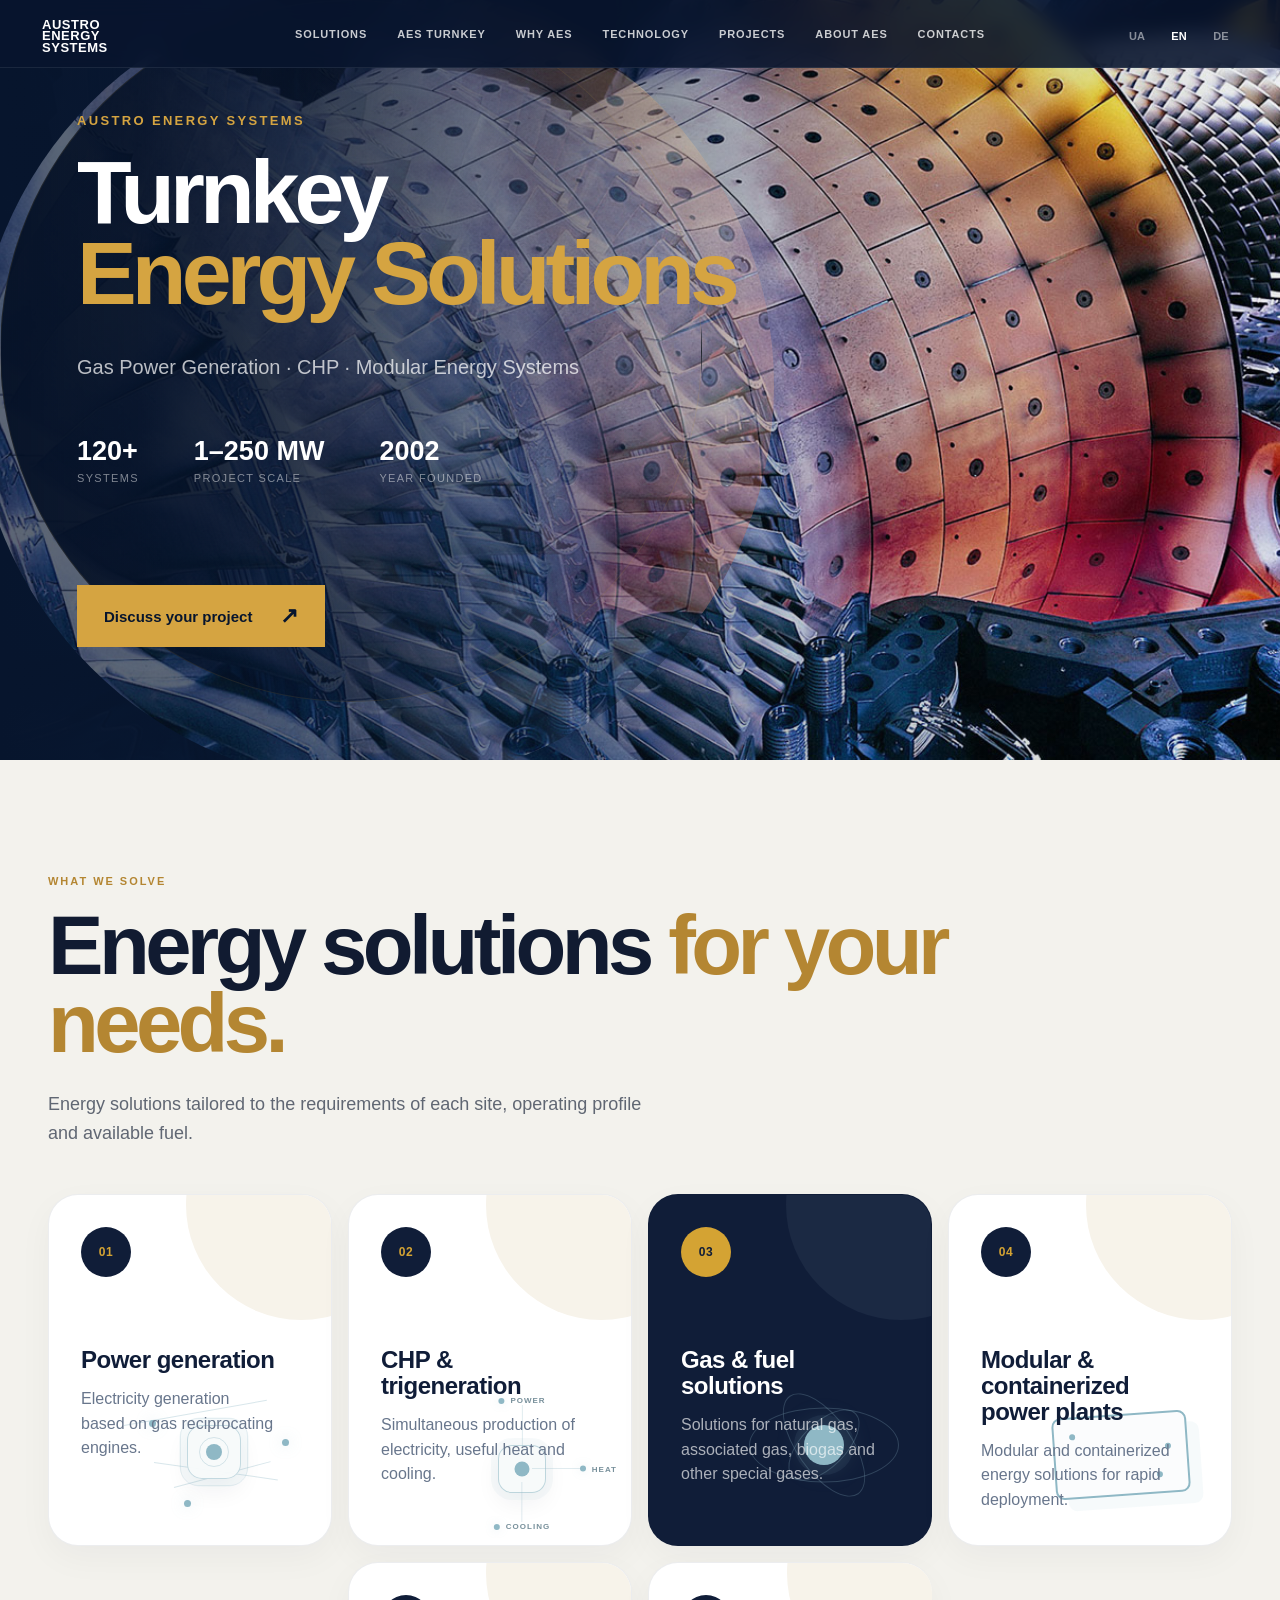
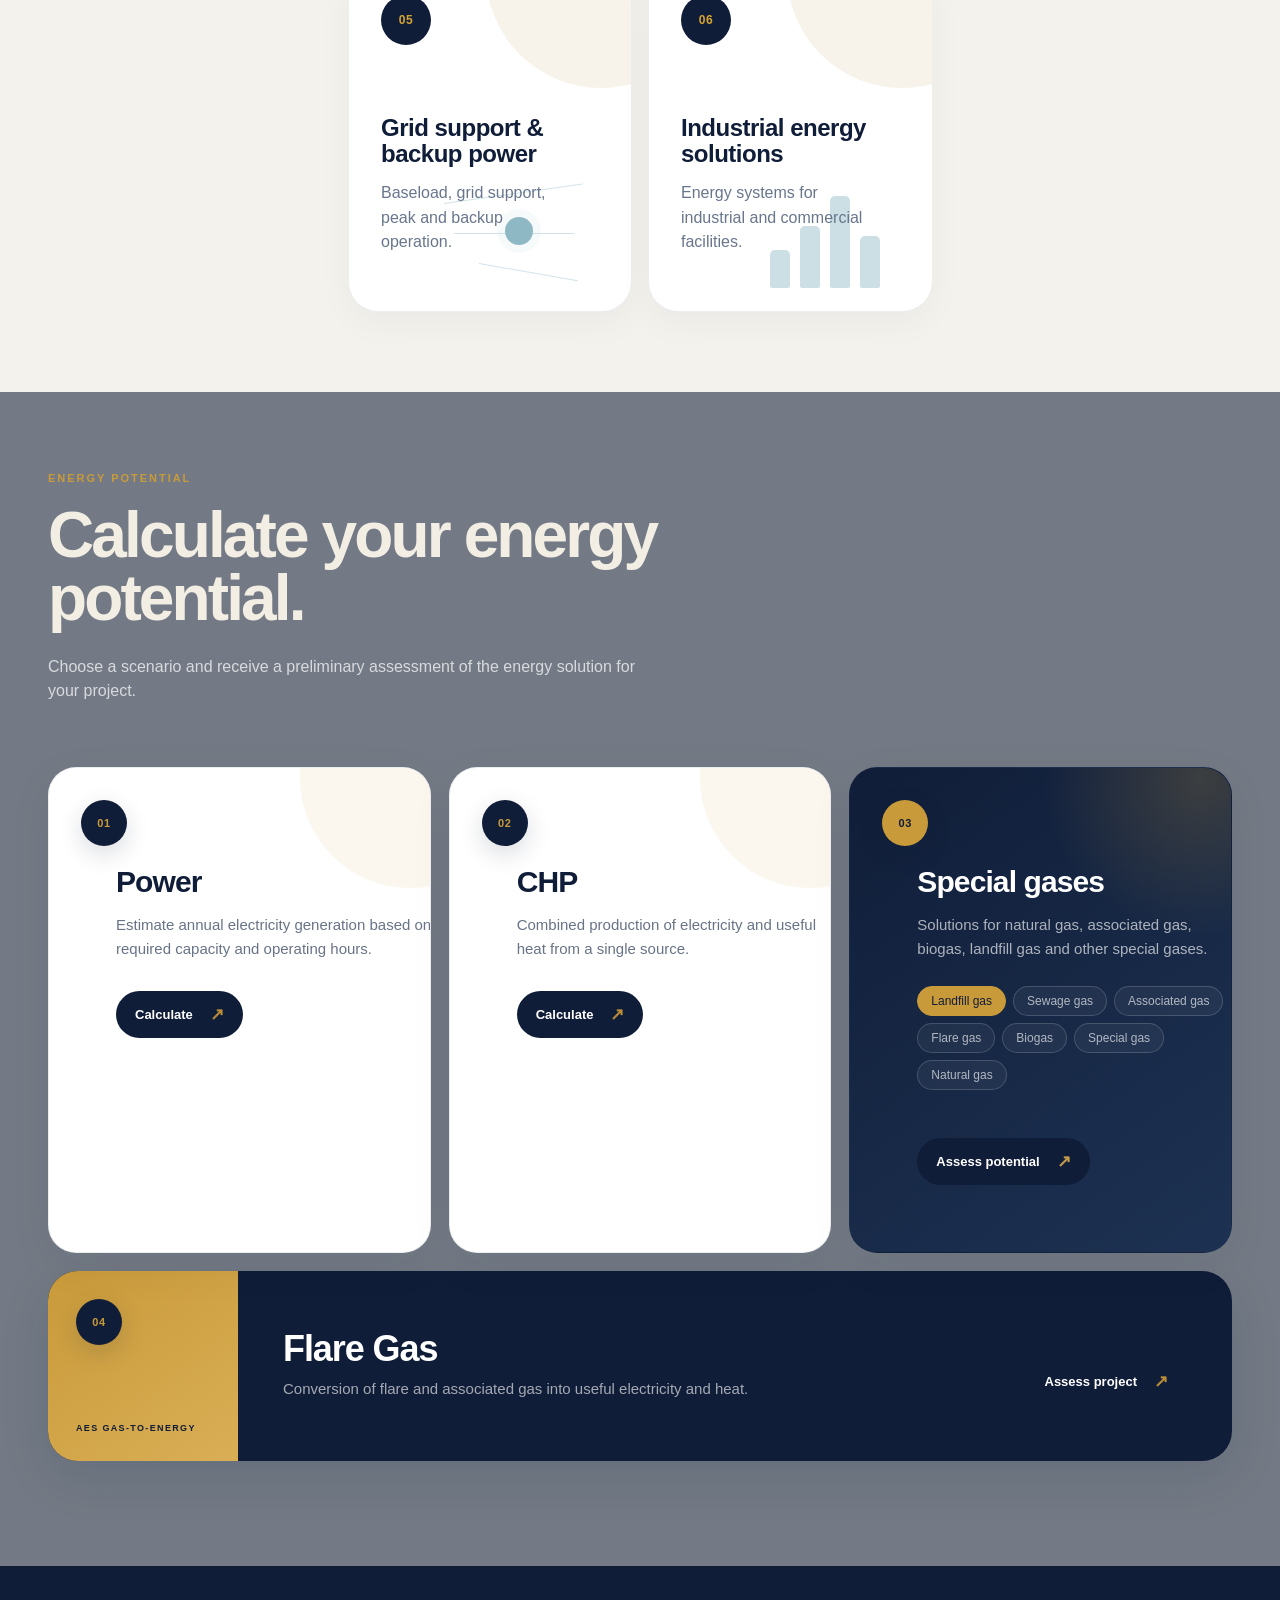
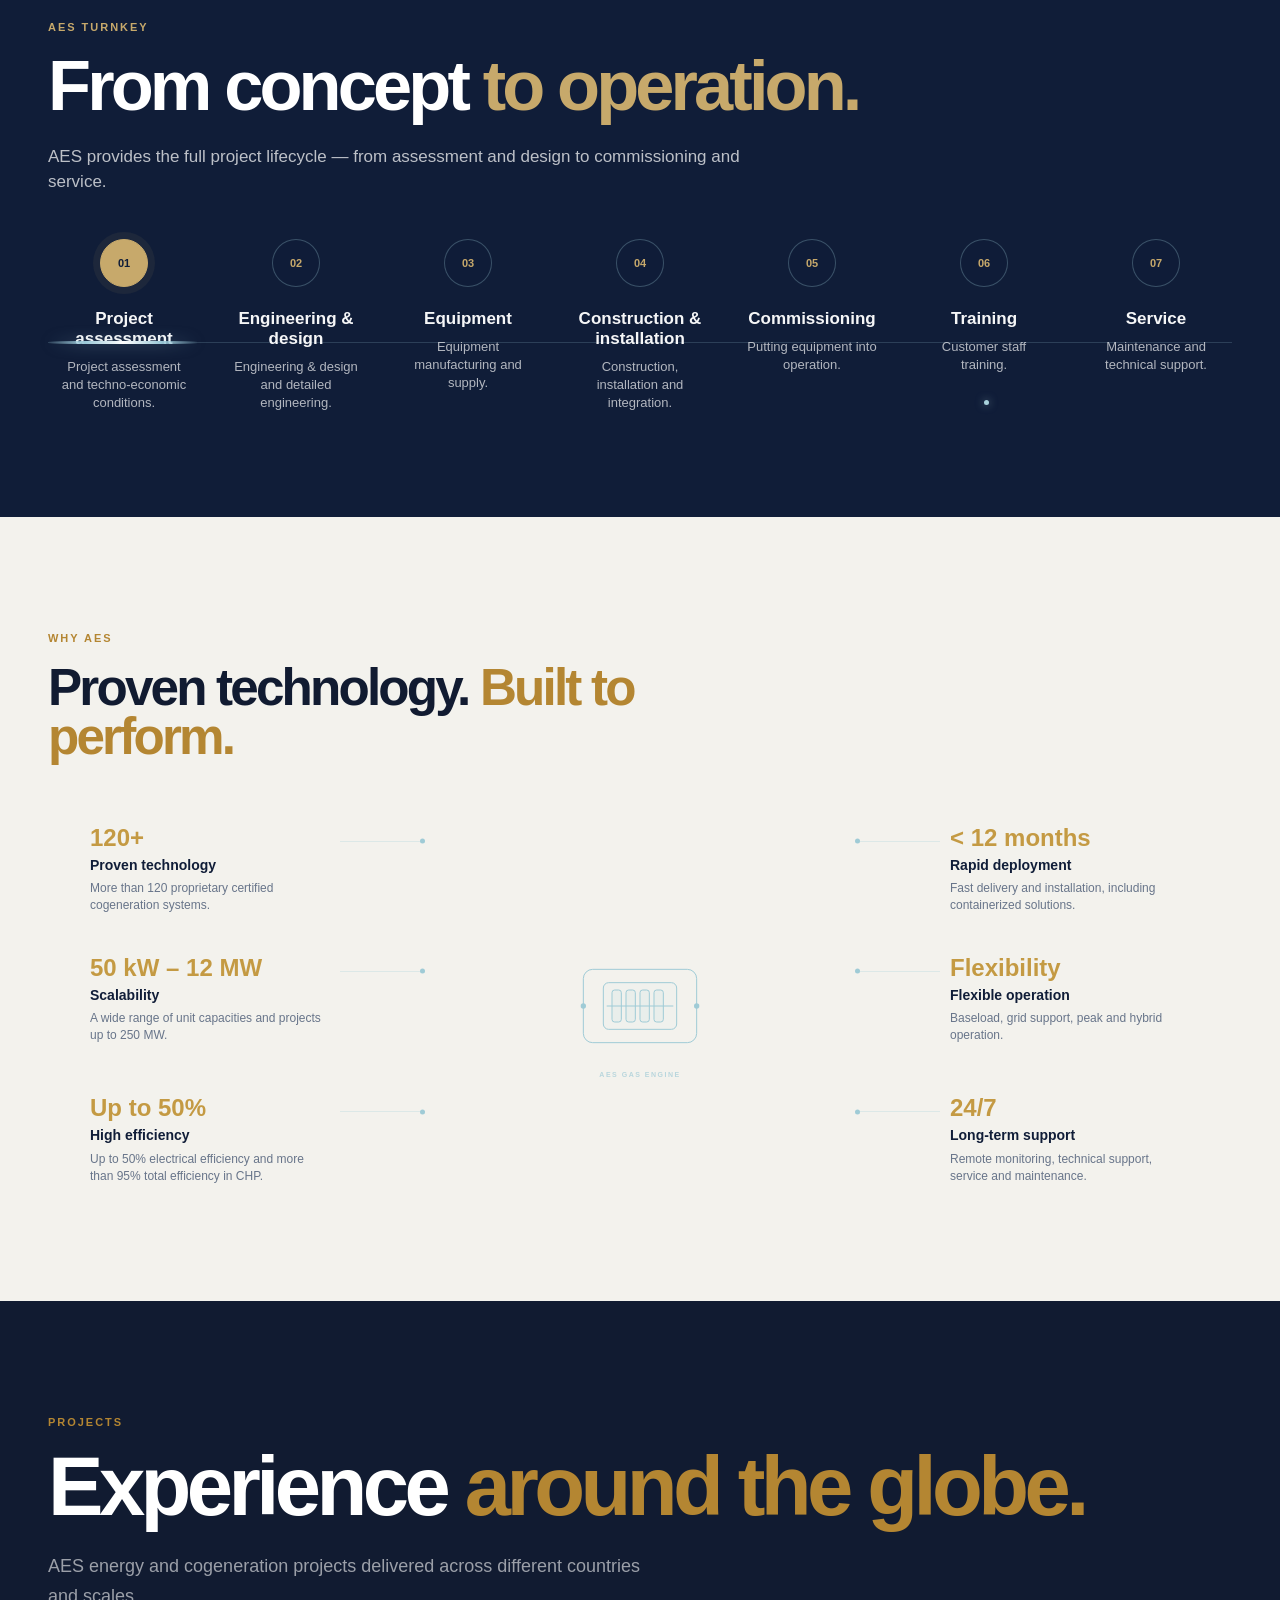
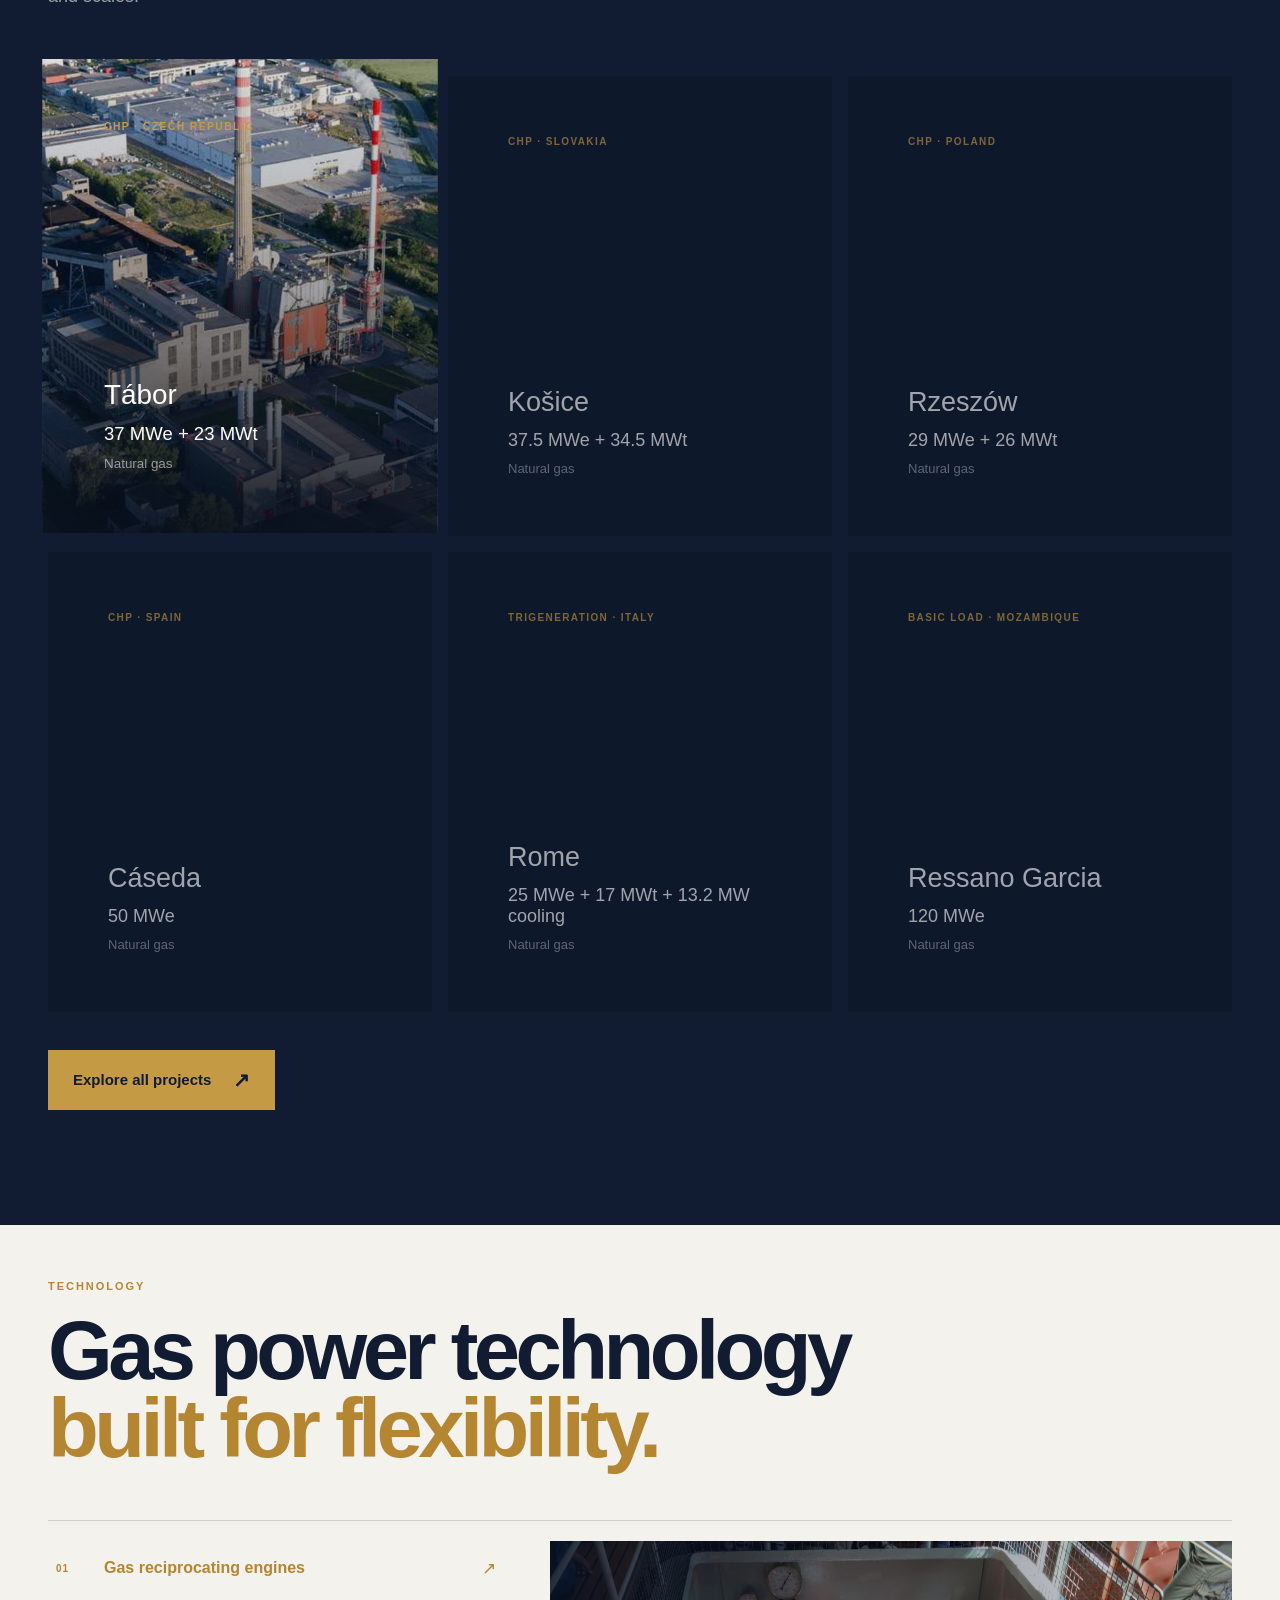
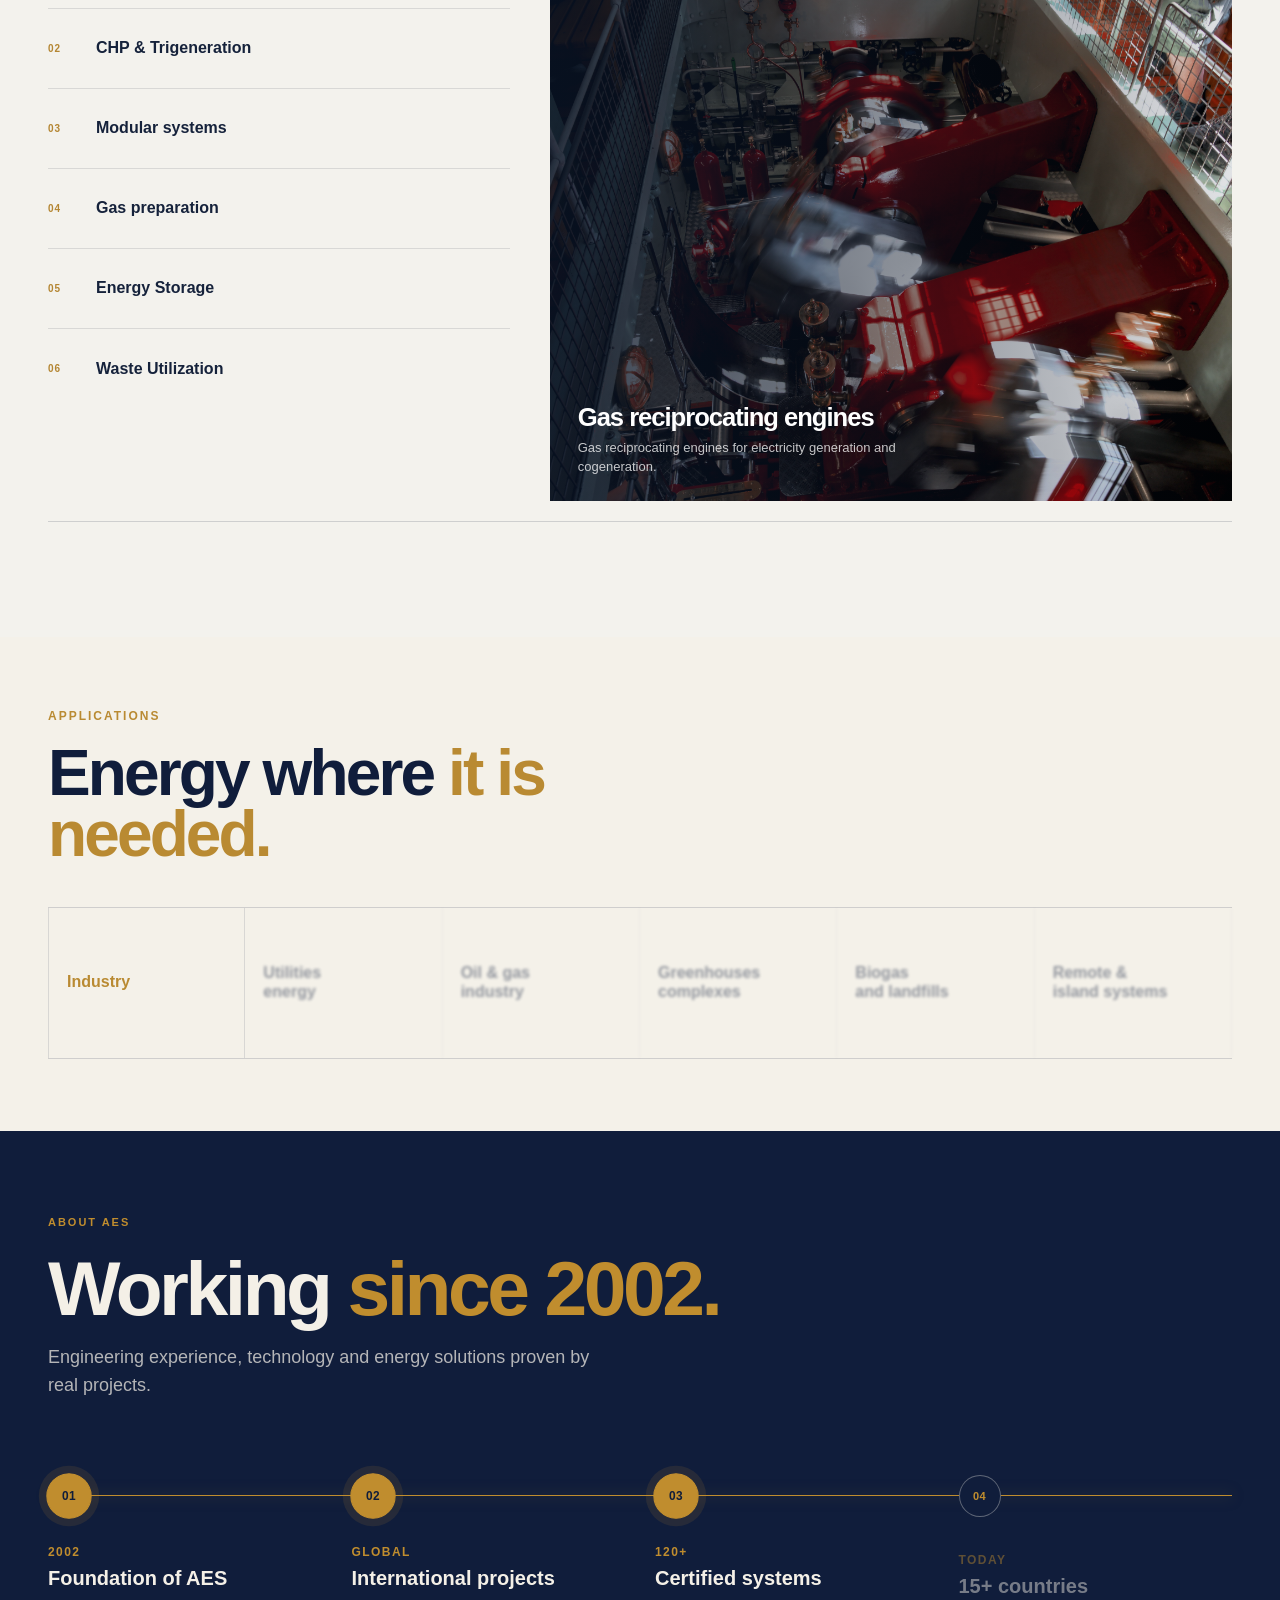
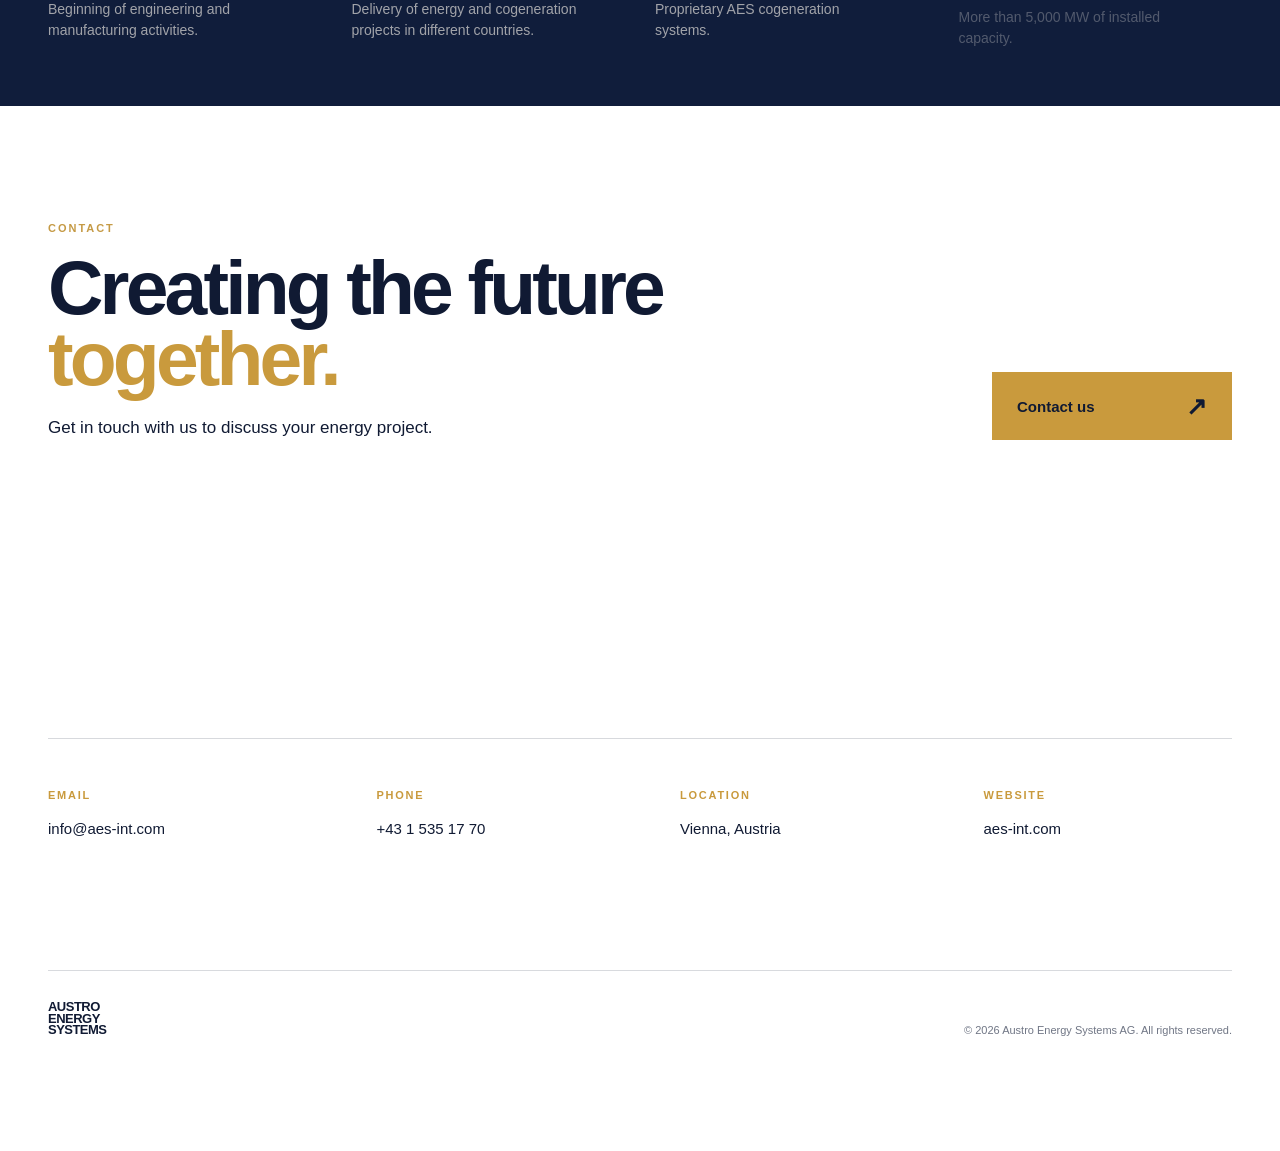
==== commit 436ea205: "Push" ====
--- a/index.html
+++ b/index.html
@@ -1,1585 +1,3190 @@
 <!DOCTYPE html>
-
 <html lang="en">
+
 <head>
-<meta charset="utf-8"/>
-<meta content="width=device-width, initial-scale=1.0" name="viewport"/>
-<title>
-        AES TEST
-    </title>
-<meta content="Austro Energy Systems — turnkey energy solutions, gas power generation, CHP and modular energy systems." name="description"/>
-<link href="styles.css" rel="stylesheet"/>
-<link href="ukr/ukr-styles.css" rel="stylesheet"/>
-<link href="ukr/layout-refinement.css" rel="stylesheet"/>
+    <meta charset="utf-8">
+    <meta name="viewport" content="width=device-width, initial-scale=1.0">
+
+    <title>Austro Energy Systems — Turnkey Energy Solutions</title>
+
+    <meta
+        name="description"
+        content="Austro Energy Systems — turnkey energy solutions, gas power generation, CHP and modular energy systems."
+    >
+
+    <link rel="stylesheet" href="styles.css">
+    <link rel="stylesheet" href="ukr/ukr-styles.css">
+    <link rel="stylesheet" href="ukr/layout-refinement.css">
 </head>
+
 <body>
-<!-- =========================================================
-     HEADER / NAVIGATION
-========================================================= -->
-<header class="header">
-<div class="header-inner">
-<!-- LOGO -->
-<a class="logo" href="#hero">
-            AUSTRO
-            <br/>
-            ENERGY
-            <br/>
-            SYSTEMS
-        </a>
-<!-- MAIN NAVIGATION -->
-<nav class="nav">
-<a href="#solutions">
-                Solutions
-            </a>
-<a href="#turnkey">
-                AES Turnkey
-            </a>
-<a href="#why-aes">
-                Why AES
-            </a>
-<a href="#technology">
-                Technology
-            </a>
-<a href="#projects">
-                Projects
-            </a>
-<a href="#about">
-                About AES
-            </a>
-<a href="#contact">
-                Contacts
-            </a>
-</nav>
-<!-- LANGUAGE SWITCHER -->
-<div class="language-switcher">
-<a href="ukr/index.html">
-                UA
-            </a>
-<a class="active" href="index.html">
-                EN
-            </a>
-<a href="de/index.html">
-                DE
-            </a>
-</div>
-</div>
-</header>
-<!-- =========================================================
-     HERO
-========================================================= -->
-<main>
-<section class="hero" id="hero">
-<div class="container">
-<div class="hero-content">
-<p class="eyebrow">
-                AUSTRO ENERGY SYSTEMS
-            </p>
-<h1>
-
-                Turnkey
-                <span>
-                    Energy Solutions
-                </span>
-</h1>
-<p class="hero-description">
-
-                Gas Power Generation · CHP ·
-                Modular Energy Systems
-
-            </p>
-<div class="hero-stats">
-<div class="hero-stat">
-<strong>
-                        120+
-                    </strong>
-<span>
-                        systems
-                    </span>
-</div>
-<div class="hero-stat">
-<strong>
-                        1–250 MW
-                    </strong>
-<span>
-                        project scale
-                    </span>
-</div>
-<div class="hero-stat">
-<strong>
-                        2002
-                    </strong>
-<span>
-                        year founded
-                    </span>
-</div>
-</div>
-<a class="button" href="#contact">
-                Discuss your project
-                <span>↗</span>
-</a>
-</div>
-</div>
-</section>
-<!-- =========================================================
-     WHAT WE SOLVE
-========================================================= -->
-<section class="section solutions" id="solutions">
-<div class="container">
-<div class="section-heading">
-<p class="eyebrow">
-                WHAT WE SOLVE
-            </p>
-<h2>
-                Energy solutions
-                <span>
-                    for your needs.
-                </span>
-</h2>
-<p class="section-text">
-                Energy solutions tailored to the requirements of each site, operating profile and available fuel.
-            </p>
-</div>
-<div class="solution-grid">
-<!-- 01 POWER -->
-<article class="solution-card solution-power">
-<span class="solution-number">
-                    01
-                </span>
-<div class="solution-content">
-<h3>
-                        Power generation
-                    </h3>
-<p>
-                        Electricity generation based on gas reciprocating engines.
-                    </p>
-</div>
-<div class="solution-visual power-visual">
-<div class="power-grid">
-<span class="power-line power-line-1"></span>
-<span class="power-line power-line-2"></span>
-<span class="power-line power-line-3"></span>
-<span class="power-node power-node-1"></span>
-<span class="power-node power-node-2"></span>
-<span class="power-node power-node-3"></span>
-</div>
-<div class="power-engine">
-<span class="engine-ring"></span>
-<span class="engine-core"></span>
-<span class="engine-pulse"></span>
-</div>
-</div>
-<span class="solution-arrow">
-                    ↗
-                </span>
-</article>
-<!-- 02 CHP -->
-<article class="solution-card solution-chp">
-<span class="solution-number">
-                    02
-                </span>
-<div class="solution-content">
-<h3>
-                        CHP &amp; trigeneration
-                    </h3>
-<p>
-                        Simultaneous production of electricity, useful heat and cooling.
-                    </p>
-</div>
-<div class="solution-visual chp-visual">
-<div class="chp-system">
-<div class="chp-engine">
-<span></span>
-</div>
-<div class="chp-flow chp-flow-electric">
-<i></i>
-<strong>POWER</strong>
-</div>
-<div class="chp-flow chp-flow-heat">
-<i></i>
-<strong>HEAT</strong>
-</div>
-<div class="chp-flow chp-flow-cooling">
-<i></i>
-<strong>COOLING</strong>
-</div>
-</div>
-</div>
-<span class="solution-arrow">
-                    ↗
-                </span>
-</article>
-<!-- 03 GAS -->
-<article class="solution-card solution-gas">
-<span class="solution-number">
-                    03
-                </span>
-<div class="solution-content">
-<h3>
-                        Gas &amp; fuel solutions
-                    </h3>
-<p>
-                        Solutions for natural gas, associated gas, biogas and other special gases.
-                    </p>
-</div>
-<div class="solution-visual gas-visual">
-<span class="gas-orbit gas-orbit-1"></span>
-<span class="gas-orbit gas-orbit-2"></span>
-<span class="gas-orbit gas-orbit-3"></span>
-<span class="gas-core"></span>
-</div>
-<span class="solution-arrow">
-                    ↗
-                </span>
-</article>
-<!-- 04 MODULAR -->
-<article class="solution-card solution-modular">
-<span class="solution-number">
-                    04
-                </span>
-<div class="solution-content">
-<h3>
-                        Modular &amp; containerized power plants
-                    </h3>
-<p>
-                        Modular and containerized energy solutions for rapid deployment.
-                    </p>
-</div>
-<div class="solution-visual modular-visual">
-<div class="modular-box">
-<span></span>
-<span></span>
-<span></span>
-</div>
-</div>
-<span class="solution-arrow">
-                    ↗
-                </span>
-</article>
-<!-- 05 GRID -->
-<article class="solution-card solution-grid-support">
-<span class="solution-number">
-                    05
-                </span>
-<div class="solution-content">
-<h3>
-                        Grid support &amp; backup power
-                    </h3>
-<p>
-                        Baseload, grid support, peak and backup operation.
-                    </p>
-</div>
-<div class="solution-visual grid-visual">
-<div class="grid-line"></div>
-<div class="grid-line"></div>
-<div class="grid-line"></div>
-<div class="grid-node"></div>
-</div>
-<span class="solution-arrow">
-                    ↗
-                </span>
-</article>
-<!-- 06 INDUSTRIAL -->
-<article class="solution-card solution-industrial">
-<span class="solution-number">
-                    06
-                </span>
-<div class="solution-content">
-<h3>
-                        Industrial
-                        energy solutions
-                    </h3>
-<p>
-                        Energy systems for industrial and commercial facilities.
-                    </p>
-</div>
-<div class="solution-visual industrial-visual">
-<div class="industrial-bars">
-<span></span>
-<span></span>
-<span></span>
-<span></span>
-</div>
-</div>
-<span class="solution-arrow">
-                    ↗
-                </span>
-</article>
-</div>
-</div>
-</section>
-<!-- =========================================================
-     ENERGY POTENTIAL
-========================================================= -->
-<section class="section energy-potential" id="energy-potential">
-<div class="calculator-background">
-<video aria-hidden="true" autoplay="" class="calculator-video" loop="" muted="" playsinline="">
-<source src="video/turnkey-energy.mp4" type="video/mp4"/>
-</video>
-<div class="calculator-overlay"></div>
-</div>
-<div class="container">
-<div class="energy-potential-header">
-<span class="section-label">
-                ENERGY POTENTIAL
-            </span>
-<h2>
-                Calculate your
-                <span>
-                    energy potential.
-                </span>
-</h2>
-<p>
-                Choose a scenario and receive a preliminary assessment of the energy solution for your project.
-            </p>
-</div>
-<!-- =================================================
-             OPTIONS
-        ================================================== -->
-<div class="energy-options">
-<!-- POWER -->
-<article class="energy-option">
-<div class="energy-option-number">
-                    01
-                </div>
-<div class="energy-option-content">
-<h3>
-                        Power
-                    </h3>
-<p>
-                        Estimate annual electricity generation based on required capacity and operating hours.
-                    </p>
-<button class="energy-option-button" data-open-calculator="power" type="button">
-                        Calculate
-                        <span>↗</span>
-</button>
-</div>
-</article>
-<!-- CHP -->
-<article class="energy-option">
-<div class="energy-option-number">
-                    02
-                </div>
-<div class="energy-option-content">
-<h3>
-                        CHP
-                    </h3>
-<p>
-                        Combined production of electricity and useful heat from a single source.
-                    </p>
-<button class="energy-option-button" data-open-calculator="chp" type="button">
-                        Calculate
-                        <span>↗</span>
-</button>
-</div>
-</article>
-<!-- SPECIAL GASES -->
-<article class="energy-option energy-option-featured">
-<div class="energy-option-number">
-                    03
-                </div>
-<div class="energy-option-content">
-<h3>
-                        Special gases
-                    </h3>
-<p>Solutions for natural gas, associated gas, biogas, landfill gas and other special gases.</p>
-<div class="gas-types">
-<button class="gas-type active" data-gas="Landfill gas" type="button">
-                            Landfill gas
-                        </button>
-<button class="gas-type" data-gas="Sewage gas" type="button">
-                            Sewage gas
-                        </button>
-<button class="gas-type" data-gas="Associated gas" type="button">
-                            Associated gas
-                        </button>
-<button class="gas-type" data-gas="Flare gas" type="button">
-                            Flare gas
-                        </button>
-<button class="gas-type" data-gas="Biogas" type="button">
-                            Biogas
-                        </button>
-<button class="gas-type" data-gas="Special gas" type="button">
-                            Special gas
-                        </button>
-<button class="gas-type" data-gas="Natural gas" type="button">
-                            Natural gas
-                        </button>
-</div>
-<button class="energy-option-button" data-open-calculator="flare" type="button">
-                        Assess potential
-                        <span>↗</span>
-</button>
-</div>
-</article>
-</div>
-<!-- =================================================
-             FLARE GAS
-        ================================================== -->
-<article class="energy-option energy-option-flare">
-<div class="flare-accent">
-<span class="energy-option-number">
-                    04
-                </span>
-<div class="flare-label">
-                    AES GAS-TO-ENERGY
-                </div>
-</div>
-<div class="flare-content">
-<div>
-<h3>
-                        Flare Gas
-                    </h3>
-<p>
-                        Conversion of flare and associated gas into useful electricity and heat.
-                    </p>
-</div>
-<button class="energy-option-button" data-open-calculator="flare" type="button">
-                    Assess project
-                    <span>↗</span>
-</button>
-</div>
-</article>
-<!-- =================================================
-             CALCULATOR
-        ================================================== -->
-<div class="energy-calculator" id="energy-calculator">
-<!-- POWER -->
-<div class="calculator-panel" data-calculator-panel="power">
-<div class="calculator-panel-header">
-<span>
-                        POWER CALCULATOR
-                    </span>
-<button class="calculator-close" type="button">
-                        ×
-                    </button>
-</div>
-<div class="calculator-grid">
-<div class="calculator-inputs">
-<label>
-
-                            Required power
-
-                            <div class="input-unit">
-<input id="powerInput" min="0.05" step="0.1" type="number" value="10"/>
-<span>
-                                    MW
-                                </span>
-</div>
-</label>
-<label>
-
-                            Operating hours
-
-                            <div class="input-unit">
-<input id="powerHours" max="8760" min="1" step="100" type="number" value="8000"/>
-<span>
-                                    h/year
-                                </span>
-</div>
-</label>
-<button class="calculate-button" id="calculatePower" type="button">
-                            Calculate
-                            <span>→</span>
-</button>
-</div>
-<div class="calculator-result">
-<span>
-                            ESTIMATED ANNUAL GENERATION
-                        </span>
-<strong id="powerResult">
-                            80.0
-                        </strong>
-<small>
-                            GWh / year
-                        </small>
-<p>Preliminary calculation based on required power and operating hours.</p>
-</div>
-</div>
-</div>
-<!-- CHP -->
-<div class="calculator-panel" data-calculator-panel="chp">
-<div class="calculator-panel-header">
-<span>
-                        CHP CALCULATOR
-                    </span>
-<button class="calculator-close" type="button">
-                        ×
-                    </button>
-</div>
-<div class="calculator-grid">
-<div class="calculator-inputs">
-<label>
-
-                            Electrical power
-
-                            <div class="input-unit">
-<input id="chpPower" min="0.05" step="0.1" type="number" value="5"/>
-<span>
-                                    MW
-                                </span>
-</div>
-</label>
-<label>
-
-                            Operating hours
-
-                            <div class="input-unit">
-<input id="chpHours" max="8760" min="1" step="100" type="number" value="8000"/>
-<span>
-                                    h/year
-                                </span>
-</div>
-</label>
-<button class="calculate-button" id="calculateCHP" type="button">
-                            Calculate
-                            <span>→</span>
-</button>
-</div>
-<div class="calculator-result">
-<span>
-                            ESTIMATED ANNUAL GENERATION
-                        </span>
-<strong id="chpResult">
-                            40.0
-                        </strong>
-<small>
-                            GWh / year
-                        </small>
-<div class="chp-efficiency">
-<span>
-                                TOTAL CHP EFFICIENCY
-                            </span>
-<strong>
-                                &gt;95%
-                            </strong>
-</div>
-<p>Total efficiency of CHP systems can exceed 95%.</p>
-</div>
-</div>
-</div>
-<!-- FLARE GAS -->
-<div class="calculator-panel flare-panel" data-calculator-panel="flare">
-<div class="calculator-panel-header">
-<span>
-                        FLARE GAS ASSESSMENT
-                    </span>
-<button class="calculator-close" type="button">
-                        ×
-                    </button>
-</div>
-<div class="flare-layout">
-<div class="flare-form">
-<h3>
-                            Tell us about your gas flow.
-                        </h3>
-<p>Provide the main gas parameters for a preliminary technical assessment.</p>
-<label>
-
-                            Gas flow
-
-                            <div class="input-unit">
-<input id="flareFlow" min="0" placeholder="наприклад 10000" type="number"/>
-<span>
-                                    Nm³/h
-                                </span>
-</div>
-</label>
-<label>
-
-                            Gas composition
-
-                            <select id="flareComposition">
-<option value="">
-                                    Select gas type
-                                </option>
-<option value="associated">
-                                    Associated gas
-                                </option>
-<option value="flare">
-                                    Flare gas
-                                </option>
-<option value="other">
-                                    Other / special gas
-                                </option>
-</select>
-</label>
-<label>
-
-                            Operating hours
-
-                            <div class="input-unit">
-<input id="flareHours" max="8760" min="1" step="100" type="number" value="8000"/>
-<span>
-                                    h/year
-                                </span>
-</div>
-</label>
-<button class="calculate-button flare-button" id="flareAssessment" type="button">
-                            Request assessment
-                            <span>↗</span>
-</button>
-</div>
-<div class="flare-process">
-<div class="flare-process-title">
-                            AES GAS-TO-ENERGY
-                        </div>
-<div class="flare-flow">
-<div class="flare-flow-step">
-<span>01</span>
-<div>
-<small>INPUT</small>
-<strong>
-                                        Flare / associated gas
-                                    </strong>
-</div>
-</div>
-<div class="flare-flow-line">
-<i></i>
-</div>
-<div class="flare-flow-step">
-<span>02</span>
-<div>
-<small>TREATMENT</small>
-<strong>
-                                        Gas treatment
-                                    </strong>
-<em>
-                                        H₂S and heavy hydrocarbons
-                                    </em>
-</div>
-</div>
-<div class="flare-flow-line">
-<i></i>
-</div>
-<div class="flare-flow-step">
-<span>03</span>
-<div>
-<small>CONVERSION</small>
-<strong>
-                                        AES gas engine
-                                    </strong>
-</div>
-</div>
-<div class="flare-flow-line">
-<i></i>
-</div>
-<div class="flare-flow-step flare-flow-output">
-<span>04</span>
-<div>
-<small>OUTPUT</small>
-<strong>
-                                        Electricity + heat
-                                    </strong>
-</div>
-</div>
-</div>
-<div class="flare-result">
-<div class="flare-result-heading">
-<span>
-                                    RECOMMENDED CONFIGURATION
-                                </span>
-<small>
-                                    AES reference system
-                                </small>
-</div>
-<div class="flare-result-main">
-<strong>
-                                    2 × AES 908 G/C
-                                </strong>
-<div class="flare-result-power">
-<b>8.6</b>
-<span>MW</span>
-</div>
-</div>
-<div class="flare-result-stats">
-<div>
-<span>OUTPUT</span>
-<strong>8.6 MW</strong>
-</div>
-<div>
-<span>HEAT RECOVERY</span>
-<strong>CHP</strong>
-</div>
-<div>
-<span>OPERATION</span>
-<strong>BASELOAD</strong>
-</div>
-</div>
-</div>
-</div>
-<div class="flare-message" id="flareMessage">
-<strong>
-                        Technical assessment required.
-                    </strong>
-<p>Gas composition, flow rate and operating conditions are required to determine the appropriate configuration.</p>
-<a href="#contact">
-                        Discuss your project
-                        <span>↗</span>
-</a>
-</div>
-</div>
-</div>
-</div>
-</div></section>
-<!-- =========================================================
-     AES TURNKEY
-========================================================= -->
-<section class="section turnkey" id="turnkey">
-<div class="turnkey-background">
-<video aria-hidden="true" autoplay="" class="turnkey-video" loop="" muted="" playsinline="">
-<source src="video/turnkey-energy.mp4" type="video/mp4"/>
-</video>
-<div class="turnkey-overlay"></div>
-</div>
-<div class="container">
-<div class="section-heading turnkey-heading">
-<p class="eyebrow">
-                AES TURNKEY
-            </p>
-<h2>
-                From concept
-                <span>
-                    to operation.
-                </span>
-</h2>
-<p class="section-text">
-                AES provides the full project lifecycle — from assessment and design to commissioning and service.
-            </p>
-</div>
-<div class="turnkey-timeline">
-<!-- 01 -->
-<article class="turnkey-step is-active" data-step="01">
-<div class="turnkey-step-number">
-                    01
-                </div>
-<div class="turnkey-step-content">
-<h3>
-                        Project assessment
-                    </h3>
-<p>Project assessment and techno-economic conditions.</p>
-</div>
-<div class="turnkey-step-visual">
-<div class="turnkey-visual feasibility-visual">
-<span></span>
-<span></span>
-<span></span>
-</div>
-</div>
-</article>
-<!-- 02 -->
-<article class="turnkey-step" data-step="02">
-<div class="turnkey-step-number">
-                    02
-                </div>
-<div class="turnkey-step-content">
-<h3>
-                        Engineering &amp; design
-                    </h3>
-<p>Engineering &amp; design and detailed engineering.</p>
-</div>
-<div class="turnkey-step-visual">
-<div class="turnkey-visual engineering-visual">
-<span></span>
-<span></span>
-<span></span>
-</div>
-</div>
-</article>
-<!-- 03 -->
-<article class="turnkey-step" data-step="03">
-<div class="turnkey-step-number">
-                    03
-                </div>
-<div class="turnkey-step-content">
-<h3>
-                        Equipment
-                    </h3>
-<p>Equipment manufacturing and supply.</p>
-</div>
-<div class="turnkey-step-visual">
-<div class="turnkey-visual equipment-visual">
-<span></span>
-<span></span>
-<span></span>
-</div>
-</div>
-</article>
-<!-- 04 -->
-<article class="turnkey-step" data-step="04">
-<div class="turnkey-step-number">
-                    04
-                </div>
-<div class="turnkey-step-content">
-<h3>
-                        Construction &amp; installation
-                    </h3>
-<p>Construction, installation and integration.</p>
-</div>
-<div class="turnkey-step-visual">
-<div class="turnkey-visual construction-visual">
-<span></span>
-<span></span>
-<span></span>
-</div>
-</div>
-</article>
-<!-- 05 -->
-<article class="turnkey-step" data-step="05">
-<div class="turnkey-step-number">
-                    05
-                </div>
-<div class="turnkey-step-content">
-<h3>
-                        Commissioning
-                    </h3>
-<p>Putting equipment into operation.</p>
-</div>
-<div class="turnkey-step-visual">
-<div class="turnkey-visual commissioning-visual">
-<span></span>
-<span></span>
-<span></span>
-</div>
-</div>
-</article>
-<!-- 06 -->
-<article class="turnkey-step" data-step="06">
-<div class="turnkey-step-number">
-                    06
-                </div>
-<div class="turnkey-step-content">
-<h3>
-                        Training
-                    </h3>
-<p>Customer staff training.</p>
-</div>
-<div class="turnkey-step-visual">
-<div class="turnkey-visual training-visual">
-<span></span>
-<span></span>
-<span></span>
-</div>
-</div>
-</article>
-<!-- 07 -->
-<article class="turnkey-step" data-step="07">
-<div class="turnkey-step-number">
-                    07
-                </div>
-<div class="turnkey-step-content">
-<h3>
-                        Service
-                    </h3>
-<p>Maintenance and technical support.</p>
-</div>
-<div class="turnkey-step-visual">
-<div class="turnkey-visual service-visual">
-<span></span>
-<span></span>
-<span></span>
-</div>
-</div>
-</article>
-</div>
-</div>
-</section>
-<!-- =========================================================
-     WHY AES
-========================================================= -->
-<section class="section why-aes" id="why-aes">
-<div class="container">
-<div class="section-heading">
-<p class="eyebrow">
-                WHY AES
-            </p>
-<h2>
-                Proven technology.
-                <span>
-                    Built to perform.
-                </span>
-</h2>
-</div>
-<div class="advantage-system">
-<!-- CENTER — AES ENGINE -->
-<div class="advantage-engine">
-<svg aria-hidden="true" class="aes-engine-svg" viewbox="0 0 240 180">
-<rect height="110" rx="14" width="170" x="35" y="35"></rect>
-<rect height="70" rx="8" width="110" x="65" y="55"></rect>
-<rect height="48" rx="4" width="14" x="78" y="66"></rect>
-<rect height="48" rx="4" width="14" x="99" y="66"></rect>
-<rect height="48" rx="4" width="14" x="120" y="66"></rect>
-<rect height="48" rx="4" width="14" x="141" y="66"></rect>
-<line x1="70" x2="170" y1="90" y2="90"></line>
-<circle cx="35" cy="90" r="4"></circle>
-<circle cx="205" cy="90" r="4"></circle>
-</svg>
-<span class="engine-label">
-            AES GAS ENGINE
-        </span>
-</div>
-<!-- 01 -->
-<article class="advantage-item advantage-item-1">
-<span class="advantage-line"></span>
-<div class="advantage-text">
-<strong>120+</strong>
-<h3>
-                Proven technology
-            </h3>
-<p>
-                More than 120 proprietary certified cogeneration systems.
-            </p>
-</div>
-</article>
-<!-- 02 -->
-<article class="advantage-item advantage-item-2">
-<span class="advantage-line"></span>
-<div class="advantage-text">
-<strong>50 kW – 12 MW</strong>
-<h3>
-                Scalability
-            </h3>
-<p>A wide range of unit capacities and projects up to 250 MW.</p>
-</div>
-</article>
-<!-- 03 -->
-<article class="advantage-item advantage-item-3">
-<span class="advantage-line"></span>
-<div class="advantage-text">
-<strong>Up to 50%</strong>
-<h3>
-                High efficiency
-            </h3>
-<p>
-                Up to 50% electrical efficiency and more than 95% total efficiency in CHP.
-            </p>
-</div>
-</article>
-<!-- 04 -->
-<article class="advantage-item advantage-item-4">
-<span class="advantage-line"></span>
-<div class="advantage-text">
-<strong>&lt; 12 months</strong>
-<h3>
-                Rapid deployment
-            </h3>
-<p>Fast delivery and installation, including containerized solutions.</p>
-</div>
-</article>
-<!-- 05 -->
-<article class="advantage-item advantage-item-5">
-<span class="advantage-line"></span>
-<div class="advantage-text">
-<strong>Flexibility</strong>
-<h3>
-                Flexible operation
-            </h3>
-<p>Baseload, grid support, peak and hybrid operation.</p>
-</div>
-</article>
-<!-- 06 -->
-<article class="advantage-item advantage-item-6">
-<span class="advantage-line"></span>
-<div class="advantage-text">
-<strong>24/7</strong>
-<h3>
-                Long-term support
-            </h3>
-<p>Remote monitoring, technical support, service and maintenance.</p>
-</div>
-</article>
-</div>
-</div>
-</section>
-<!-- =========================================================
-     PROJECTS
-========================================================= -->
-<section class="section projects" id="projects">
-<div class="container">
-<div class="section-heading">
-<p class="eyebrow">
-                PROJECTS
-            </p>
-<h2>
-                Experience
-                <span>
-                    around the globe.
-                </span>
-</h2>
-<p class="section-text">
-
-                AES energy and cogeneration projects delivered across different countries and scales.
-
-            </p>
-</div>
-<div class="project-grid">
-<article class="project-card">
-<div class="project-image">
-<img alt="AES project in Tábor, Czech Republic" src="images/Tabor.png"/>
-</div>
-<div class="project-content">
-<span>
-                        CHP · CZECH REPUBLIC
-                    </span>
-<h3>
-                        Tábor
-                    </h3>
-<strong>
-                        37 MWe + 23 MWt
-                    </strong>
-<p>
-                        Natural gas
-                    </p>
-</div>
-</article>
-<article class="project-card">
-<div class="project-image">
-<img alt="AES project in Košice, Slovakia" src="images/Kosice.jpg"/>
-</div>
-<div class="project-content">
-<span>
-                        CHP · SLOVAKIA
-                    </span>
-<h3>
-                        Košice
-                    </h3>
-<strong>
-                        37.5 MWe + 34.5 MWt
-                    </strong>
-<p>
-                        Natural gas
-                    </p>
-</div>
-</article>
-<article class="project-card">
-<div class="project-image">
-<img alt="AES project in Rzeszów, Poland" src="images/Rzeszow.jpg"/>
-</div>
-<div class="project-content">
-<span>
-                        CHP · POLAND
-                    </span>
-<h3>
-                        Rzeszów
-                    </h3>
-<strong>
-                        29 MWe + 26 MWt
-                    </strong>
-<p>
-                        Natural gas
-                    </p>
-</div>
-</article>
-<article class="project-card">
-<div class="project-image">
-<img alt="AES project in Cáseda, Spain" src="images/Caseda.jpg"/>
-</div>
-<div class="project-content">
-<span>
-                        CHP · SPAIN
-                    </span>
-<h3>
-                        Cáseda
-                    </h3>
-<strong>
-                        50 MWe
-                    </strong>
-<p>
-                        Natural gas
-                    </p>
-</div>
-</article>
-<article class="project-card">
-<div class="project-image">
-<img alt="AES trigeneration project in Rome, Italy" src="images/Rome.png"/>
-</div>
-<div class="project-content">
-<span>
-                        TRIGENERATION · ITALY
-                    </span>
-<h3>
-                        Rome
-                    </h3>
-<strong>
-                        25 MWe + 17 MWt + 13.2 MW cooling
-                    </strong>
-<p>
-                        Natural gas
-                    </p>
-</div>
-</article>
-<article class="project-card">
-<div class="project-image">
-<img alt="AES project in Ressano Garcia, Mozambique" src="images/ressano.jpg"/>
-</div>
-<div class="project-content">
-<span>
-                        BASIC LOAD · MOZAMBIQUE
-                    </span>
-<h3>
-                        Ressano Garcia
-                    </h3>
-<strong>
-                        120 MWe
-                    </strong>
-<p>
-                        Natural gas
-                    </p>
-</div>
-</article>
-</div>
-<div class="section-action">
-<a class="button secondary" href="#projects">
-                Explore all projects
-                <span>↗</span>
-</a>
-</div>
-</div>
-</section>
-<!-- =========================================================
-     TECHNOLOGY
-========================================================= -->
-<section class="section technology" id="technology">
-<div class="container">
-<div class="section-heading">
-<p class="eyebrow">
-                TECHNOLOGY
-            </p>
-<h2>
-                Gas power technology
-                <span>
-                    built for flexibility.
-                </span>
-</h2>
-</div>
-<div class="technology-compact">
-<div aria-label="Technology AES" class="technology-list" role="tablist">
-<button aria-selected="true" class="technology-option is-active" data-technology-alt="Gas reciprocating engines" data-technology-description="Gas reciprocating engines for electricity generation and cogeneration." data-technology-image="images/technology-gas-engines.jpg" data-technology-title="Gas reciprocating engines" role="tab" type="button">
-<span>01</span>
-<strong>Gas reciprocating engines</strong>
-<i>↗</i>
-</button>
-<button aria-selected="false" class="technology-option" data-technology-alt="Когенераційне обладнання CHP" data-technology-description="Using engine heat for hot water, steam, heating and cooling." data-technology-image="images/technology-chp.webp" data-technology-title="CHP &amp; Trigeneration" role="tab" type="button">
-<span>02</span>
-<strong>CHP &amp; Trigeneration</strong>
-<i>↗</i>
-</button>
-<button aria-selected="false" class="technology-option" data-technology-alt="Модульна енергетична systemsа" data-technology-description="Modular and containerized solutions that can be scaled to project requirements." data-technology-image="images/technology-modular.jpg" data-technology-title="Модульні енергетичні systemsи" role="tab" type="button">
-<span>03</span>
-<strong>Modular systems</strong>
-<i>↗</i>
-</button>
-<button aria-selected="false" class="technology-option" data-technology-alt="Equipment для підготовки газу" data-technology-description="Preparation of associated and flare gas for use in gas reciprocating energy systems." data-technology-image="images/technology-gas-purification.jpg" data-technology-title="Gas preparation" role="tab" type="button">
-<span>04</span>
-<strong>Gas preparation</strong>
-<i>↗</i>
-</button>
-</div>
-<figure class="technology-preview">
-<img alt="Gas reciprocating engines" id="technologyPreviewImage" src="images/technology-gas-engines.jpg"/>
-<figcaption>
-<h3 id="technologyPreviewTitle">
-                Gas reciprocating engines
-            </h3>
-<p id="technologyPreviewDescription">
-                Gas reciprocating engines for electricity generation and cogeneration.
-            </p>
-</figcaption>
-</figure>
-</div>
-</div>
-</section>
-<!-- =========================================================
-     INDUSTRIES / APPLICATIONS
-========================================================= -->
-<section class="section applications" id="applications">
-<div class="applications-inner">
-<div class="applications-header">
-<span class="eyebrow">
-                APPLICATIONS
-            </span>
-<h2>
-                Energy where
-                <span>it is needed.</span>
-</h2>
-</div>
-<div class="applications-track">
-<button class="application-item" data-video="video/applications-industry.mp4" type="button">
-                Industry
-            </button>
-<button class="application-item" data-video="video/applications-utilities.mp4" type="button">
-                Utilities<br/>energy
-            </button>
-<button class="application-item" data-video="video/applications-oil-gas.mp4" type="button">
-                Oil &amp; gas<br/>industry
-            </button>
-<button class="application-item" data-video="video/applications-greenhouse.mp4" type="button">
-                Greenhouses<br/>complexes
-            </button>
-<button class="application-item" data-video="video/applications-biogas.mp4" type="button">
-                Biogas<br/>and landfills
-            </button>
-<button class="application-item" data-video="video/applications-remote.mp4" type="button">
-                Remote &amp;<br/>island systems
-            </button>
-<div class="applications-preview">
-<video class="applications-preview-video" loop="" muted="" playsinline=""></video>
-</div>
-</div>
-</div>
-</section>
-<!-- =========================================================
-     ABOUT AES
-========================================================= -->
-<!-- =========================================================
-     ABOUT AES — SINCE 2002
-========================================================= -->
-<section class="section about-aes" id="about">
-<div class="about-aes-bg">
-<video aria-hidden="true" autoplay="" class="about-aes-video" loop="" muted="" playsinline="">
-<source src="video/aes-history.mp4" type="video/mp4"/>
-</video>
-<div class="about-aes-overlay"></div>
-</div>
-<div class="container about-aes-content">
-<div class="about-aes-heading">
-<span class="section-label">
-                ABOUT AES
-            </span>
-<h2>
-                Working
-                <span>
-                    since 2002.
-                </span>
-</h2>
-<p>Engineering experience, technology and energy solutions proven by real projects.</p>
-</div>
-<!-- TIMELINE -->
-<div class="about-aes-timeline">
-<div class="about-aes-line">
-<div class="about-aes-line-progress"></div>
-</div>
-<!-- 2002 -->
-<div class="about-aes-point" data-year="2002">
-<div class="about-aes-dot">
-                    01
-                </div>
-<div class="about-aes-event">
-<span>
-                        2002
-                    </span>
-<strong>
-                        Foundation of AES
-                    </strong>
-<p>
-                        Beginning of engineering and manufacturing activities.
-                    </p>
-</div>
-</div>
-<!-- GLOBAL -->
-<div class="about-aes-point" data-year="GLOBAL">
-<div class="about-aes-dot">
-                    02
-                </div>
-<div class="about-aes-event">
-<span>
-                        GLOBAL
-                    </span>
-<strong>
-                        International projects
-                    </strong>
-<p>
-                        Delivery of energy and cogeneration projects in different countries.
-                    </p>
-</div>
-</div>
-<!-- 120+ -->
-<div class="about-aes-point" data-year="120+">
-<div class="about-aes-dot">
-                    03
-                </div>
-<div class="about-aes-event">
-<span>
-                        120+
-                    </span>
-<strong>
-                        Certified systems
-                    </strong>
-<p>
-                        Proprietary AES cogeneration systems.
-                    </p>
-</div>
-</div>
-<!-- TODAY -->
-<div class="about-aes-point" data-year="TODAY">
-<div class="about-aes-dot">
-                    04
-                </div>
-<div class="about-aes-event">
-<span>
-                        TODAY
-                    </span>
-<strong>
-                      15+ countries
-                    </strong>
-<p>
-                        More than 5,000 MW of installed capacity.
-                    </p>
-</div>
-</div>
-</div>
-</div>
-</section>
-<!-- =========================================================
-     CONTACT
-========================================================= -->
-<section
-    id="contact"
-    class="section contact-footer"
->
-
-    
-    <div class="contact-footer-overlay"></div>
-
-    <div class="container">
-
-        <div class="contact-footer-top">
-
-            <div class="contact-footer-title">
-
-                <p class="eyebrow">
-                    CONTACT
-                </p>
-
-                <h2>
-                    Creating the future
-                    <span>
-                        together.
-                    </span>
-                </h2>
-
-                <p>
-                    Get in touch with us
-                    to discuss your
-                    energy project.
-                </p>
-
-            </div>
-
-            <a
-                href="mailto:info@aes-int.com"
-                class="contact-footer-button"
-            >
-                Contact us
-                <span>↗</span>
-            </a>
-
-        </div>
-
-        <div class="contact-footer-video-wrap">
-
-    <video
-        class="contact-footer-video"
-        autoplay
-        muted
-        loop
-        playsinline
-        aria-hidden="true"
-    >
-        <source src="../video/cooling-footer.mp4" type="video/mp4">
-    </video>
-
-</div>
-
-
-        <div class="contact-footer-info">
-
-            <div class="contact-item">
-
-                <span>
-                    EMAIL
-                </span>
-
-                <a href="mailto:info@aes-int.com">
-                    info@aes-int.com
-                </a>
-
-            </div>
-
-
-            <div class="contact-item">
-
-                <span>
-                    PHONE
-                </span>
-
-                <a href="tel:+4315351770">
-                    +43 1 535 17 70
-                </a>
-
-            </div>
-
-
-            <div class="contact-item">
-
-                <span>
-                    LOCATION
-                </span>
-
-                <p>
-                    Vienna, Austria
-                </p>
-
-            </div>
-
-
-            <div class="contact-item">
-
-                <span>
-                    WEBSITE
-                </span>
-
-                <a href="https://aes-int.com">
-                    aes-int.com
-                </a>
-
-            </div>
-
-        </div>
-
-
-        <div class="contact-footer-bottom">
-
-            <div class="footer-logo">
-
+
+    <!-- =========================================================
+         HEADER / NAVIGATION
+    ========================================================= -->
+
+    <header class="header">
+
+        <div class="header-inner">
+
+            <!-- LOGO -->
+
+            <a class="logo" href="#hero">
                 AUSTRO
                 <br>
                 ENERGY
                 <br>
                 SYSTEMS
+            </a>
+
+
+            <!-- MAIN NAVIGATION -->
+
+            <nav class="nav">
+
+                <a href="#solutions">
+                    Solutions
+                </a>
+
+                <a href="#turnkey">
+                    AES Turnkey
+                </a>
+
+                <a href="#why-aes">
+                    Why AES
+                </a>
+
+                <a href="#technology">
+                    Technology
+                </a>
+
+                <a href="#projects">
+                    Projects
+                </a>
+
+                <a href="#about">
+                    About AES
+                </a>
+
+                <a href="#contact">
+                    Contacts
+                </a>
+
+            </nav>
+
+
+            <!-- LANGUAGE SWITCHER -->
+
+            <div class="language-switcher">
+
+                <a href="ukr/index.html">
+                    UA
+                </a>
+
+                <a class="active" href="index.html">
+                    EN
+                </a>
+
+                <a href="de/index.html">
+                    DE
+                </a>
 
             </div>
 
-            <p>
-                © 2026 Austro Energy Systems AG.
-                All rights reserved.
-            </p>
-
         </div>
 
-    </div>
-
-</section>
-
-</main>
-
-<script>
-document.addEventListener("DOMContentLoaded", function () {
-
-    const technologyOptions =
-        document.querySelectorAll(".technology-option");
-
-    const technologyImage =
-        document.getElementById("technologyPreviewImage");
-
-    const technologyTitle =
-        document.getElementById("technologyPreviewTitle");
-
-    const technologyDescription =
-        document.getElementById("technologyPreviewDescription");
-
-
-    if (
-        !technologyOptions.length ||
-        !technologyImage ||
-        !technologyTitle ||
-        !technologyDescription
-    ) {
-        return;
-    }
-
-
-    technologyOptions.forEach(function (option) {
-
-        option.addEventListener("click", function () {
-
-            /* ACTIVE OPTION */
-
-            technologyOptions.forEach(function (item) {
-
-                item.classList.remove("is-active");
-
-                item.setAttribute(
-                    "aria-selected",
-                    "false"
+    </header>
+
+
+    <!-- =========================================================
+         MAIN
+    ========================================================= -->
+
+    <main>
+
+
+        <!-- =====================================================
+             HERO
+        ===================================================== -->
+
+        <section class="hero" id="hero">
+
+            <div class="container">
+
+                <div class="hero-content">
+
+                    <p class="eyebrow">
+                        AUSTRO ENERGY SYSTEMS
+                    </p>
+
+                    <h1>
+                        Turnkey
+                        <span>
+                            Energy Solutions
+                        </span>
+                    </h1>
+
+                    <p class="hero-description">
+                        Gas Power Generation · CHP ·
+                        Modular Energy Systems
+                    </p>
+
+
+                    <div class="hero-stats">
+
+                        <div class="hero-stat">
+
+                            <strong>
+                                120+
+                            </strong>
+
+                            <span>
+                                systems
+                            </span>
+
+                        </div>
+
+
+                        <div class="hero-stat">
+
+                            <strong>
+                                1–250 MW
+                            </strong>
+
+                            <span>
+                                project scale
+                            </span>
+
+                        </div>
+
+
+                        <div class="hero-stat">
+
+                            <strong>
+                                2002
+                            </strong>
+
+                            <span>
+                                year founded
+                            </span>
+
+                        </div>
+
+                    </div>
+
+
+                    <a class="button" href="#contact">
+                        Discuss your project
+                        <span>↗</span>
+                    </a>
+
+                </div>
+
+            </div>
+
+        </section>
+
+
+
+        <!-- =====================================================
+             WHAT WE SOLVE
+        ===================================================== -->
+
+        <section class="section solutions" id="solutions">
+
+            <div class="container">
+
+                <div class="section-heading">
+
+                    <p class="eyebrow">
+                        WHAT WE SOLVE
+                    </p>
+
+                    <h2>
+                        Energy solutions
+                        <span>
+                            for your needs.
+                        </span>
+                    </h2>
+
+                    <p class="section-text">
+                        Energy solutions tailored to the requirements of each site,
+                        operating profile and available fuel.
+                    </p>
+
+                </div>
+
+
+                <div class="solution-grid">
+
+
+                    <!-- 01 POWER -->
+
+                    <article class="solution-card solution-power">
+
+                        <span class="solution-number">
+                            01
+                        </span>
+
+                        <div class="solution-content">
+
+                            <h3>
+                                Power generation
+                            </h3>
+
+                            <p>
+                                Electricity generation based on gas reciprocating engines.
+                            </p>
+
+                        </div>
+
+
+                        <div class="solution-visual power-visual">
+
+                            <div class="power-grid">
+
+                                <span class="power-line power-line-1"></span>
+                                <span class="power-line power-line-2"></span>
+                                <span class="power-line power-line-3"></span>
+
+                                <span class="power-node power-node-1"></span>
+                                <span class="power-node power-node-2"></span>
+                                <span class="power-node power-node-3"></span>
+
+                            </div>
+
+
+                            <div class="power-engine">
+
+                                <span class="engine-ring"></span>
+                                <span class="engine-core"></span>
+                                <span class="engine-pulse"></span>
+
+                            </div>
+
+                        </div>
+
+
+                        <span class="solution-arrow">
+                            ↗
+                        </span>
+
+                    </article>
+
+
+
+                    <!-- 02 CHP -->
+
+                    <article class="solution-card solution-chp">
+
+                        <span class="solution-number">
+                            02
+                        </span>
+
+                        <div class="solution-content">
+
+                            <h3>
+                                CHP &amp; trigeneration
+                            </h3>
+
+                            <p>
+                                Simultaneous production of electricity,
+                                useful heat and cooling.
+                            </p>
+
+                        </div>
+
+
+                        <div class="solution-visual chp-visual">
+
+                            <div class="chp-system">
+
+                                <div class="chp-engine">
+                                    <span></span>
+                                </div>
+
+                                <div class="chp-flow chp-flow-electric">
+                                    <i></i>
+                                    <strong>POWER</strong>
+                                </div>
+
+                                <div class="chp-flow chp-flow-heat">
+                                    <i></i>
+                                    <strong>HEAT</strong>
+                                </div>
+
+                                <div class="chp-flow chp-flow-cooling">
+                                    <i></i>
+                                    <strong>COOLING</strong>
+                                </div>
+
+                            </div>
+
+                        </div>
+
+
+                        <span class="solution-arrow">
+                            ↗
+                        </span>
+
+                    </article>
+
+
+
+                    <!-- 03 GAS -->
+
+                    <article class="solution-card solution-gas">
+
+                        <span class="solution-number">
+                            03
+                        </span>
+
+                        <div class="solution-content">
+
+                            <h3>
+                                Gas &amp; fuel solutions
+                            </h3>
+
+                            <p>
+                                Solutions for natural gas, associated gas,
+                                biogas and other special gases.
+                            </p>
+
+                        </div>
+
+
+                        <div class="solution-visual gas-visual">
+
+                            <span class="gas-orbit gas-orbit-1"></span>
+                            <span class="gas-orbit gas-orbit-2"></span>
+                            <span class="gas-orbit gas-orbit-3"></span>
+                            <span class="gas-core"></span>
+
+                        </div>
+
+
+                        <span class="solution-arrow">
+                            ↗
+                        </span>
+
+                    </article>
+
+
+
+                    <!-- 04 MODULAR -->
+
+                    <article class="solution-card solution-modular">
+
+                        <span class="solution-number">
+                            04
+                        </span>
+
+                        <div class="solution-content">
+
+                            <h3>
+                                Modular &amp; containerized power plants
+                            </h3>
+
+                            <p>
+                                Modular and containerized energy solutions
+                                for rapid deployment.
+                            </p>
+
+                        </div>
+
+
+                        <div class="solution-visual modular-visual">
+
+                            <div class="modular-box">
+
+                                <span></span>
+                                <span></span>
+                                <span></span>
+
+                            </div>
+
+                        </div>
+
+
+                        <span class="solution-arrow">
+                            ↗
+                        </span>
+
+                    </article>
+
+
+
+                    <!-- 05 GRID -->
+
+                    <article class="solution-card solution-grid-support">
+
+                        <span class="solution-number">
+                            05
+                        </span>
+
+                        <div class="solution-content">
+
+                            <h3>
+                                Grid support &amp; backup power
+                            </h3>
+
+                            <p>
+                                Baseload, grid support, peak and backup operation.
+                            </p>
+
+                        </div>
+
+
+                        <div class="solution-visual grid-visual">
+
+                            <div class="grid-line"></div>
+                            <div class="grid-line"></div>
+                            <div class="grid-line"></div>
+                            <div class="grid-node"></div>
+
+                        </div>
+
+
+                        <span class="solution-arrow">
+                            ↗
+                        </span>
+
+                    </article>
+
+
+
+                    <!-- 06 INDUSTRIAL -->
+
+                    <article class="solution-card solution-industrial">
+
+                        <span class="solution-number">
+                            06
+                        </span>
+
+                        <div class="solution-content">
+
+                            <h3>
+                                Industrial
+                                energy solutions
+                            </h3>
+
+                            <p>
+                                Energy systems for industrial and commercial facilities.
+                            </p>
+
+                        </div>
+
+
+                        <div class="solution-visual industrial-visual">
+
+                            <div class="industrial-bars">
+
+                                <span></span>
+                                <span></span>
+                                <span></span>
+                                <span></span>
+
+                            </div>
+
+                        </div>
+
+
+                        <span class="solution-arrow">
+                            ↗
+                        </span>
+
+                    </article>
+
+                </div>
+
+            </div>
+
+        </section>
+
+
+
+        <!-- =====================================================
+             ENERGY POTENTIAL
+        ===================================================== -->
+
+        <section class="section energy-potential" id="energy-potential">
+
+
+            <!-- BACKGROUND VIDEO -->
+
+            <div class="calculator-background">
+
+                <video
+                    class="calculator-video"
+                    autoplay
+                    muted
+                    loop
+                    playsinline
+                    aria-hidden="true"
+                >
+                    <source
+                        src="video/turnkey-energy.mp4"
+                        type="video/mp4"
+                    >
+                </video>
+
+                <div class="calculator-overlay"></div>
+
+            </div>
+
+
+            <div class="container">
+
+
+                <!-- HEADER -->
+
+                <div class="energy-potential-header">
+
+                    <span class="section-label">
+                        ENERGY POTENTIAL
+                    </span>
+
+                    <h2>
+                        Calculate your
+                        <span>
+                            energy potential.
+                        </span>
+                    </h2>
+
+                    <p>
+                        Choose a scenario and receive a preliminary assessment
+                        of the energy solution for your project.
+                    </p>
+
+                </div>
+
+
+
+                <!-- =================================================
+                     OPTIONS
+                ================================================== -->
+
+                <div class="energy-options">
+
+
+                    <!-- POWER -->
+
+                    <article class="energy-option">
+
+                        <div class="energy-option-number">
+                            01
+                        </div>
+
+                        <div class="energy-option-content">
+
+                            <h3>
+                                Power
+                            </h3>
+
+                            <p>
+                                Estimate annual electricity generation
+                                based on required capacity and operating hours.
+                            </p>
+
+                            <button
+                                class="energy-option-button"
+                                data-open-calculator="power"
+                                type="button"
+                            >
+                                Calculate
+                                <span>↗</span>
+                            </button>
+
+                        </div>
+
+                    </article>
+
+
+
+                    <!-- CHP -->
+
+                    <article class="energy-option">
+
+                        <div class="energy-option-number">
+                            02
+                        </div>
+
+                        <div class="energy-option-content">
+
+                            <h3>
+                                CHP
+                            </h3>
+
+                            <p>
+                                Combined production of electricity
+                                and useful heat from a single source.
+                            </p>
+
+                            <button
+                                class="energy-option-button"
+                                data-open-calculator="chp"
+                                type="button"
+                            >
+                                Calculate
+                                <span>↗</span>
+                            </button>
+
+                        </div>
+
+                    </article>
+
+
+
+                    <!-- SPECIAL GASES -->
+
+                    <article class="energy-option energy-option-featured">
+
+                        <div class="energy-option-number">
+                            03
+                        </div>
+
+                        <div class="energy-option-content">
+
+                            <h3>
+                                Special gases
+                            </h3>
+
+                            <p>
+                                Solutions for natural gas, associated gas,
+                                biogas, landfill gas and other special gases.
+                            </p>
+
+
+                            <div class="gas-types">
+
+                                <button
+                                    class="gas-type active"
+                                    data-gas="Landfill gas"
+                                    type="button"
+                                >
+                                    Landfill gas
+                                </button>
+
+                                <button
+                                    class="gas-type"
+                                    data-gas="Sewage gas"
+                                    type="button"
+                                >
+                                    Sewage gas
+                                </button>
+
+                                <button
+                                    class="gas-type"
+                                    data-gas="Associated gas"
+                                    type="button"
+                                >
+                                    Associated gas
+                                </button>
+
+                                <button
+                                    class="gas-type"
+                                    data-gas="Flare gas"
+                                    type="button"
+                                >
+                                    Flare gas
+                                </button>
+
+                                <button
+                                    class="gas-type"
+                                    data-gas="Biogas"
+                                    type="button"
+                                >
+                                    Biogas
+                                </button>
+
+                                <button
+                                    class="gas-type"
+                                    data-gas="Special gas"
+                                    type="button"
+                                >
+                                    Special gas
+                                </button>
+
+                                <button
+                                    class="gas-type"
+                                    data-gas="Natural gas"
+                                    type="button"
+                                >
+                                    Natural gas
+                                </button>
+
+                            </div>
+
+
+                            <button
+                                class="energy-option-button"
+                                data-open-calculator="flare"
+                                type="button"
+                            >
+                                Assess potential
+                                <span>↗</span>
+                            </button>
+
+                        </div>
+
+                    </article>
+
+                </div>
+
+
+
+                <!-- =================================================
+                     FLARE GAS
+                ================================================== -->
+
+                <article class="energy-option energy-option-flare">
+
+                    <div class="flare-accent">
+
+                        <span class="energy-option-number">
+                            04
+                        </span>
+
+                        <div class="flare-label">
+                            AES GAS-TO-ENERGY
+                        </div>
+
+                    </div>
+
+
+                    <div class="flare-content">
+
+                        <div>
+
+                            <h3>
+                                Flare Gas
+                            </h3>
+
+                            <p>
+                                Conversion of flare and associated gas
+                                into useful electricity and heat.
+                            </p>
+
+                        </div>
+
+
+                        <button
+                            class="energy-option-button"
+                            data-open-calculator="flare"
+                            type="button"
+                        >
+                            Assess project
+                            <span>↗</span>
+                        </button>
+
+                    </div>
+
+                </article>
+
+
+
+                <!-- =================================================
+                     CALCULATOR
+                ================================================== -->
+
+                <div class="energy-calculator" id="energy-calculator">
+
+
+                    <!-- POWER CALCULATOR -->
+
+                    <div
+                        class="calculator-panel"
+                        data-calculator-panel="power"
+                    >
+
+                        <div class="calculator-panel-header">
+
+                            <span>
+                                POWER CALCULATOR
+                            </span>
+
+                            <button
+                                class="calculator-close"
+                                type="button"
+                            >
+                                ×
+                            </button>
+
+                        </div>
+
+
+                        <div class="calculator-grid">
+
+                            <div class="calculator-inputs">
+
+                                <label>
+
+                                    Required power
+
+                                    <div class="input-unit">
+
+                                        <input
+                                            id="powerInput"
+                                            min="0.05"
+                                            step="0.1"
+                                            type="number"
+                                            value="10"
+                                        >
+
+                                        <span>
+                                            MW
+                                        </span>
+
+                                    </div>
+
+                                </label>
+
+
+                                <label>
+
+                                    Operating hours
+
+                                    <div class="input-unit">
+
+                                        <input
+                                            id="powerHours"
+                                            max="8760"
+                                            min="1"
+                                            step="100"
+                                            type="number"
+                                            value="8000"
+                                        >
+
+                                        <span>
+                                            h/year
+                                        </span>
+
+                                    </div>
+
+                                </label>
+
+
+                                <button
+                                    class="calculate-button"
+                                    id="calculatePower"
+                                    type="button"
+                                >
+                                    Calculate
+                                    <span>→</span>
+                                </button>
+
+                            </div>
+
+
+                            <div class="calculator-result">
+
+                                <span>
+                                    ESTIMATED ANNUAL GENERATION
+                                </span>
+
+                                <strong id="powerResult">
+                                    80.0
+                                </strong>
+
+                                <small>
+                                    GWh / year
+                                </small>
+
+                                <p>
+                                    Preliminary calculation based on required
+                                    power and operating hours.
+                                </p>
+
+                            </div>
+
+                        </div>
+
+                    </div>
+
+
+
+                    <!-- CHP CALCULATOR -->
+
+                    <div
+                        class="calculator-panel"
+                        data-calculator-panel="chp"
+                    >
+
+                        <div class="calculator-panel-header">
+
+                            <span>
+                                CHP CALCULATOR
+                            </span>
+
+                            <button
+                                class="calculator-close"
+                                type="button"
+                            >
+                                ×
+                            </button>
+
+                        </div>
+
+
+                        <div class="calculator-grid">
+
+                            <div class="calculator-inputs">
+
+                                <label>
+
+                                    Electrical power
+
+                                    <div class="input-unit">
+
+                                        <input
+                                            id="chpPower"
+                                            min="0.05"
+                                            step="0.1"
+                                            type="number"
+                                            value="5"
+                                        >
+
+                                        <span>
+                                            MW
+                                        </span>
+
+                                    </div>
+
+                                </label>
+
+
+                                <label>
+
+                                    Operating hours
+
+                                    <div class="input-unit">
+
+                                        <input
+                                            id="chpHours"
+                                            max="8760"
+                                            min="1"
+                                            step="100"
+                                            type="number"
+                                            value="8000"
+                                        >
+
+                                        <span>
+                                            h/year
+                                        </span>
+
+                                    </div>
+
+                                </label>
+
+
+                                <button
+                                    class="calculate-button"
+                                    id="calculateCHP"
+                                    type="button"
+                                >
+                                    Calculate
+                                    <span>→</span>
+                                </button>
+
+                            </div>
+
+
+                            <div class="calculator-result">
+
+                                <span>
+                                    ESTIMATED ANNUAL GENERATION
+                                </span>
+
+                                <strong id="chpResult">
+                                    40.0
+                                </strong>
+
+                                <small>
+                                    GWh / year
+                                </small>
+
+
+                                <div class="chp-efficiency">
+
+                                    <span>
+                                        TOTAL CHP EFFICIENCY
+                                    </span>
+
+                                    <strong>
+                                        &gt;95%
+                                    </strong>
+
+                                </div>
+
+
+                                <p>
+                                    Total efficiency of CHP systems can exceed 95%.
+                                </p>
+
+                            </div>
+
+                        </div>
+
+                    </div>
+
+
+
+                    <!-- FLARE GAS ASSESSMENT -->
+
+                    <div
+                        class="calculator-panel flare-panel"
+                        data-calculator-panel="flare"
+                    >
+
+                        <div class="calculator-panel-header">
+
+                            <span>
+                                FLARE GAS ASSESSMENT
+                            </span>
+
+                            <button
+                                class="calculator-close"
+                                type="button"
+                            >
+                                ×
+                            </button>
+
+                        </div>
+
+
+                        <div class="flare-layout">
+
+
+                            <!-- FORM -->
+
+                            <div class="flare-form">
+
+                                <h3>
+                                    Tell us about your gas flow.
+                                </h3>
+
+                                <p>
+                                    Provide the main gas parameters
+                                    for a preliminary technical assessment.
+                                </p>
+
+
+                                <label>
+
+                                    Gas flow
+
+                                    <div class="input-unit">
+
+                                        <input
+                                            id="flareFlow"
+                                            min="0"
+                                            placeholder="наприклад 10000"
+                                            type="number"
+                                        >
+
+                                        <span>
+                                            Nm³/h
+                                        </span>
+
+                                    </div>
+
+                                </label>
+
+
+                                <label>
+
+                                    Gas composition
+
+                                    <select id="flareComposition">
+
+                                        <option value="">
+                                            Select gas type
+                                        </option>
+
+                                        <option value="associated">
+                                            Associated gas
+                                        </option>
+
+                                        <option value="flare">
+                                            Flare gas
+                                        </option>
+
+                                        <option value="other">
+                                            Other / special gas
+                                        </option>
+
+                                    </select>
+
+                                </label>
+
+
+                                <label>
+
+                                    Operating hours
+
+                                    <div class="input-unit">
+
+                                        <input
+                                            id="flareHours"
+                                            max="8760"
+                                            min="1"
+                                            step="100"
+                                            type="number"
+                                            value="8000"
+                                        >
+
+                                        <span>
+                                            h/year
+                                        </span>
+
+                                    </div>
+
+                                </label>
+
+
+                                <button
+                                    class="calculate-button flare-button"
+                                    id="flareAssessment"
+                                    type="button"
+                                >
+                                    Request assessment
+                                    <span>↗</span>
+                                </button>
+
+                            </div>
+
+
+
+                            <!-- PROCESS -->
+
+                            <div class="flare-process">
+
+                                <div class="flare-process-title">
+                                    AES GAS-TO-ENERGY
+                                </div>
+
+
+                                <div class="flare-flow">
+
+
+                                    <!-- 01 -->
+
+                                    <div class="flare-flow-step">
+
+                                        <span>
+                                            01
+                                        </span>
+
+                                        <div>
+
+                                            <small>
+                                                INPUT
+                                            </small>
+
+                                            <strong>
+                                                Flare / associated gas
+                                            </strong>
+
+                                        </div>
+
+                                    </div>
+
+
+                                    <div class="flare-flow-line">
+                                        <i></i>
+                                    </div>
+
+
+
+                                    <!-- 02 -->
+
+                                    <div class="flare-flow-step">
+
+                                        <span>
+                                            02
+                                        </span>
+
+                                        <div>
+
+                                            <small>
+                                                TREATMENT
+                                            </small>
+
+                                            <strong>
+                                                Gas treatment
+                                            </strong>
+
+                                            <em>
+                                                H₂S and heavy hydrocarbons
+                                            </em>
+
+                                        </div>
+
+                                    </div>
+
+
+                                    <div class="flare-flow-line">
+                                        <i></i>
+                                    </div>
+
+
+
+                                    <!-- 03 -->
+
+                                    <div class="flare-flow-step">
+
+                                        <span>
+                                            03
+                                        </span>
+
+                                        <div>
+
+                                            <small>
+                                                CONVERSION
+                                            </small>
+
+                                            <strong>
+                                                AES gas engine
+                                            </strong>
+
+                                        </div>
+
+                                    </div>
+
+
+                                    <div class="flare-flow-line">
+                                        <i></i>
+                                    </div>
+
+
+
+                                    <!-- 04 -->
+
+                                    <div class="flare-flow-step flare-flow-output">
+
+                                        <span>
+                                            04
+                                        </span>
+
+                                        <div>
+
+                                            <small>
+                                                OUTPUT
+                                            </small>
+
+                                            <strong>
+                                                Electricity + heat
+                                            </strong>
+
+                                        </div>
+
+                                    </div>
+
+                                </div>
+
+
+
+                                <!-- RESULT -->
+
+                                <div class="flare-result">
+
+                                    <div class="flare-result-heading">
+
+                                        <span>
+                                            RECOMMENDED CONFIGURATION
+                                        </span>
+
+                                        <small>
+                                            AES reference system
+                                        </small>
+
+                                    </div>
+
+
+                                    <div class="flare-result-main">
+
+                                        <strong>
+                                            2 × AES 908 G/C
+                                        </strong>
+
+
+                                        <div class="flare-result-power">
+
+                                            <b>
+                                                8.6
+                                            </b>
+
+                                            <span>
+                                                MW
+                                            </span>
+
+                                        </div>
+
+                                    </div>
+
+
+                                    <div class="flare-result-stats">
+
+                                        <div>
+
+                                            <span>
+                                                OUTPUT
+                                            </span>
+
+                                            <strong>
+                                                8.6 MW
+                                            </strong>
+
+                                        </div>
+
+
+                                        <div>
+
+                                            <span>
+                                                HEAT RECOVERY
+                                            </span>
+
+                                            <strong>
+                                                CHP
+                                            </strong>
+
+                                        </div>
+
+
+                                        <div>
+
+                                            <span>
+                                                OPERATION
+                                            </span>
+
+                                            <strong>
+                                                BASELOAD
+                                            </strong>
+
+                                        </div>
+
+                                    </div>
+
+                                </div>
+
+                            </div>
+
+
+
+                            <!-- MESSAGE -->
+
+                            <div
+                                class="flare-message"
+                                id="flareMessage"
+                            >
+
+                                <strong>
+                                    Technical assessment required.
+                                </strong>
+
+                                <p>
+                                    Gas composition, flow rate and operating
+                                    conditions are required to determine
+                                    the appropriate configuration.
+                                </p>
+
+                                <a href="#contact">
+                                    Discuss your project
+                                    <span>↗</span>
+                                </a>
+
+                            </div>
+
+                        </div>
+
+                    </div>
+
+                </div>
+
+            </div>
+
+        </section>
+
+                <!-- =====================================================
+             AES TURNKEY
+        ===================================================== -->
+
+        <section class="section turnkey" id="turnkey">
+
+            <div class="turnkey-background">
+
+                <video
+                    class="turnkey-video"
+                    autoplay
+                    muted
+                    loop
+                    playsinline
+                    aria-hidden="true"
+                >
+                    <source
+                        src="video/turnkey-energy.mp4"
+                        type="video/mp4"
+                    >
+                </video>
+
+                <div class="turnkey-overlay"></div>
+
+            </div>
+
+
+            <div class="container">
+
+                <div class="section-heading turnkey-heading">
+
+                    <p class="eyebrow">
+                        AES TURNKEY
+                    </p>
+
+                    <h2>
+                        From concept
+                        <span>
+                            to operation.
+                        </span>
+                    </h2>
+
+                    <p class="section-text">
+                        AES provides the full project lifecycle —
+                        from assessment and design to commissioning and service.
+                    </p>
+
+                </div>
+
+
+                <div class="turnkey-timeline">
+
+
+                    <!-- 01 -->
+
+                    <article
+                        class="turnkey-step is-active"
+                        data-step="01"
+                    >
+
+                        <div class="turnkey-step-number">
+                            01
+                        </div>
+
+                        <div class="turnkey-step-content">
+
+                            <h3>
+                                Project assessment
+                            </h3>
+
+                            <p>
+                                Project assessment and techno-economic conditions.
+                            </p>
+
+                        </div>
+
+                        <div class="turnkey-step-visual">
+
+                            <div class="turnkey-visual feasibility-visual">
+
+                                <span></span>
+                                <span></span>
+                                <span></span>
+
+                            </div>
+
+                        </div>
+
+                    </article>
+
+
+
+                    <!-- 02 -->
+
+                    <article
+                        class="turnkey-step"
+                        data-step="02"
+                    >
+
+                        <div class="turnkey-step-number">
+                            02
+                        </div>
+
+                        <div class="turnkey-step-content">
+
+                            <h3>
+                                Engineering &amp; design
+                            </h3>
+
+                            <p>
+                                Engineering &amp; design and detailed engineering.
+                            </p>
+
+                        </div>
+
+                        <div class="turnkey-step-visual">
+
+                            <div class="turnkey-visual engineering-visual">
+
+                                <span></span>
+                                <span></span>
+                                <span></span>
+
+                            </div>
+
+                        </div>
+
+                    </article>
+
+
+
+                    <!-- 03 -->
+
+                    <article
+                        class="turnkey-step"
+                        data-step="03"
+                    >
+
+                        <div class="turnkey-step-number">
+                            03
+                        </div>
+
+                        <div class="turnkey-step-content">
+
+                            <h3>
+                                Equipment
+                            </h3>
+
+                            <p>
+                                Equipment manufacturing and supply.
+                            </p>
+
+                        </div>
+
+                        <div class="turnkey-step-visual">
+
+                            <div class="turnkey-visual equipment-visual">
+
+                                <span></span>
+                                <span></span>
+                                <span></span>
+
+                            </div>
+
+                        </div>
+
+                    </article>
+
+
+
+                    <!-- 04 -->
+
+                    <article
+                        class="turnkey-step"
+                        data-step="04"
+                    >
+
+                        <div class="turnkey-step-number">
+                            04
+                        </div>
+
+                        <div class="turnkey-step-content">
+
+                            <h3>
+                                Construction &amp; installation
+                            </h3>
+
+                            <p>
+                                Construction, installation and integration.
+                            </p>
+
+                        </div>
+
+                        <div class="turnkey-step-visual">
+
+                            <div class="turnkey-visual construction-visual">
+
+                                <span></span>
+                                <span></span>
+                                <span></span>
+
+                            </div>
+
+                        </div>
+
+                    </article>
+
+
+
+                    <!-- 05 -->
+
+                    <article
+                        class="turnkey-step"
+                        data-step="05"
+                    >
+
+                        <div class="turnkey-step-number">
+                            05
+                        </div>
+
+                        <div class="turnkey-step-content">
+
+                            <h3>
+                                Commissioning
+                            </h3>
+
+                            <p>
+                                Putting equipment into operation.
+                            </p>
+
+                        </div>
+
+                        <div class="turnkey-step-visual">
+
+                            <div class="turnkey-visual commissioning-visual">
+
+                                <span></span>
+                                <span></span>
+                                <span></span>
+
+                            </div>
+
+                        </div>
+
+                    </article>
+
+
+
+                    <!-- 06 -->
+
+                    <article
+                        class="turnkey-step"
+                        data-step="06"
+                    >
+
+                        <div class="turnkey-step-number">
+                            06
+                        </div>
+
+                        <div class="turnkey-step-content">
+
+                            <h3>
+                                Training
+                            </h3>
+
+                            <p>
+                                Customer staff training.
+                            </p>
+
+                        </div>
+
+                        <div class="turnkey-step-visual">
+
+                            <div class="turnkey-visual training-visual">
+
+                                <span></span>
+                                <span></span>
+                                <span></span>
+
+                            </div>
+
+                        </div>
+
+                    </article>
+
+
+
+                    <!-- 07 -->
+
+                    <article
+                        class="turnkey-step"
+                        data-step="07"
+                    >
+
+                        <div class="turnkey-step-number">
+                            07
+                        </div>
+
+                        <div class="turnkey-step-content">
+
+                            <h3>
+                                Service
+                            </h3>
+
+                            <p>
+                                Maintenance and technical support.
+                            </p>
+
+                        </div>
+
+                        <div class="turnkey-step-visual">
+
+                            <div class="turnkey-visual service-visual">
+
+                                <span></span>
+                                <span></span>
+                                <span></span>
+
+                            </div>
+
+                        </div>
+
+                    </article>
+
+                </div>
+
+            </div>
+
+        </section>
+
+
+
+        <!-- =====================================================
+             WHY AES
+        ===================================================== -->
+
+        <section class="section why-aes" id="why-aes">
+
+            <div class="container">
+
+                <div class="section-heading">
+
+                    <p class="eyebrow">
+                        WHY AES
+                    </p>
+
+                    <h2>
+                        Proven technology.
+                        <span>
+                            Built to perform.
+                        </span>
+                    </h2>
+
+                </div>
+
+
+                <div class="advantage-system">
+
+
+                    <!-- CENTER — AES ENGINE -->
+
+                    <div class="advantage-engine">
+
+                        <svg
+                            class="aes-engine-svg"
+                            viewbox="0 0 240 180"
+                            aria-hidden="true"
+                        >
+
+                            <rect
+                                width="170"
+                                height="110"
+                                x="35"
+                                y="35"
+                                rx="14"
+                            ></rect>
+
+                            <rect
+                                width="110"
+                                height="70"
+                                x="65"
+                                y="55"
+                                rx="8"
+                            ></rect>
+
+                            <rect
+                                width="14"
+                                height="48"
+                                x="78"
+                                y="66"
+                                rx="4"
+                            ></rect>
+
+                            <rect
+                                width="14"
+                                height="48"
+                                x="99"
+                                y="66"
+                                rx="4"
+                            ></rect>
+
+                            <rect
+                                width="14"
+                                height="48"
+                                x="120"
+                                y="66"
+                                rx="4"
+                            ></rect>
+
+                            <rect
+                                width="14"
+                                height="48"
+                                x="141"
+                                y="66"
+                                rx="4"
+                            ></rect>
+
+                            <line
+                                x1="70"
+                                y1="90"
+                                x2="170"
+                                y2="90"
+                            ></line>
+
+                            <circle
+                                cx="35"
+                                cy="90"
+                                r="4"
+                            ></circle>
+
+                            <circle
+                                cx="205"
+                                cy="90"
+                                r="4"
+                            ></circle>
+
+                        </svg>
+
+
+                        <span class="engine-label">
+                            AES GAS ENGINE
+                        </span>
+
+                    </div>
+
+
+
+                    <!-- 01 -->
+
+                    <article class="advantage-item advantage-item-1">
+
+                        <span class="advantage-line"></span>
+
+                        <div class="advantage-text">
+
+                            <strong>
+                                120+
+                            </strong>
+
+                            <h3>
+                                Proven technology
+                            </h3>
+
+                            <p>
+                                More than 120 proprietary certified cogeneration systems.
+                            </p>
+
+                        </div>
+
+                    </article>
+
+
+
+                    <!-- 02 -->
+
+                    <article class="advantage-item advantage-item-2">
+
+                        <span class="advantage-line"></span>
+
+                        <div class="advantage-text">
+
+                            <strong>
+                                50 kW – 12 MW
+                            </strong>
+
+                            <h3>
+                                Scalability
+                            </h3>
+
+                            <p>
+                                A wide range of unit capacities and projects up to 250 MW.
+                            </p>
+
+                        </div>
+
+                    </article>
+
+
+
+                    <!-- 03 -->
+
+                    <article class="advantage-item advantage-item-3">
+
+                        <span class="advantage-line"></span>
+
+                        <div class="advantage-text">
+
+                            <strong>
+                                Up to 50%
+                            </strong>
+
+                            <h3>
+                                High efficiency
+                            </h3>
+
+                            <p>
+                                Up to 50% electrical efficiency and more than 95% total efficiency in CHP.
+                            </p>
+
+                        </div>
+
+                    </article>
+
+
+
+                    <!-- 04 -->
+
+                    <article class="advantage-item advantage-item-4">
+
+                        <span class="advantage-line"></span>
+
+                        <div class="advantage-text">
+
+                            <strong>
+                                &lt; 12 months
+                            </strong>
+
+                            <h3>
+                                Rapid deployment
+                            </h3>
+
+                            <p>
+                                Fast delivery and installation, including containerized solutions.
+                            </p>
+
+                        </div>
+
+                    </article>
+
+
+
+                    <!-- 05 -->
+
+                    <article class="advantage-item advantage-item-5">
+
+                        <span class="advantage-line"></span>
+
+                        <div class="advantage-text">
+
+                            <strong>
+                                Flexibility
+                            </strong>
+
+                            <h3>
+                                Flexible operation
+                            </h3>
+
+                            <p>
+                                Baseload, grid support, peak and hybrid operation.
+                            </p>
+
+                        </div>
+
+                    </article>
+
+
+
+                    <!-- 06 -->
+
+                    <article class="advantage-item advantage-item-6">
+
+                        <span class="advantage-line"></span>
+
+                        <div class="advantage-text">
+
+                            <strong>
+                                24/7
+                            </strong>
+
+                            <h3>
+                                Long-term support
+                            </h3>
+
+                            <p>
+                                Remote monitoring, technical support,
+                                service and maintenance.
+                            </p>
+
+                        </div>
+
+                    </article>
+
+                </div>
+
+            </div>
+
+        </section>
+
+
+
+        <!-- =====================================================
+             PROJECTS
+        ===================================================== -->
+
+        <section class="section projects" id="projects">
+
+            <div class="container">
+
+                <div class="section-heading">
+
+                    <p class="eyebrow">
+                        PROJECTS
+                    </p>
+
+                    <h2>
+                        Experience
+                        <span>
+                            around the globe.
+                        </span>
+                    </h2>
+
+                    <p class="section-text">
+                        AES energy and cogeneration projects delivered
+                        across different countries and scales.
+                    </p>
+
+                </div>
+
+
+                <div class="project-grid">
+
+
+                    <!-- TÁBOR -->
+
+                    <article class="project-card">
+
+                        <div class="project-image">
+
+                            <img
+                                src="images/Tabor.png"
+                                alt="AES project in Tábor, Czech Republic"
+                            >
+
+                        </div>
+
+                        <div class="project-content">
+
+                            <span>
+                                CHP · CZECH REPUBLIC
+                            </span>
+
+                            <h3>
+                                Tábor
+                            </h3>
+
+                            <strong>
+                                37 MWe + 23 MWt
+                            </strong>
+
+                            <p>
+                                Natural gas
+                            </p>
+
+                        </div>
+
+                    </article>
+
+
+
+                    <!-- KOŠICE -->
+
+                    <article class="project-card">
+
+                        <div class="project-image">
+
+                            <img
+                                src="images/Kosice.jpg"
+                                alt="AES project in Košice, Slovakia"
+                            >
+
+                        </div>
+
+                        <div class="project-content">
+
+                            <span>
+                                CHP · SLOVAKIA
+                            </span>
+
+                            <h3>
+                                Košice
+                            </h3>
+
+                            <strong>
+                                37.5 MWe + 34.5 MWt
+                            </strong>
+
+                            <p>
+                                Natural gas
+                            </p>
+
+                        </div>
+
+                    </article>
+
+
+
+                    <!-- RZESZÓW -->
+
+                    <article class="project-card">
+
+                        <div class="project-image">
+
+                            <img
+                                src="images/Rzeszow.jpg"
+                                alt="AES project in Rzeszów, Poland"
+                            >
+
+                        </div>
+
+                        <div class="project-content">
+
+                            <span>
+                                CHP · POLAND
+                            </span>
+
+                            <h3>
+                                Rzeszów
+                            </h3>
+
+                            <strong>
+                                29 MWe + 26 MWt
+                            </strong>
+
+                            <p>
+                                Natural gas
+                            </p>
+
+                        </div>
+
+                    </article>
+
+
+
+                    <!-- CÁSEDA -->
+
+                    <article class="project-card">
+
+                        <div class="project-image">
+
+                            <img
+                                src="images/Caseda.jpg"
+                                alt="AES project in Cáseda, Spain"
+                            >
+
+                        </div>
+
+                        <div class="project-content">
+
+                            <span>
+                                CHP · SPAIN
+                            </span>
+
+                            <h3>
+                                Cáseda
+                            </h3>
+
+                            <strong>
+                                50 MWe
+                            </strong>
+
+                            <p>
+                                Natural gas
+                            </p>
+
+                        </div>
+
+                    </article>
+
+
+
+                    <!-- ROME -->
+
+                    <article class="project-card">
+
+                        <div class="project-image">
+
+                            <img
+                                src="images/Rome.png"
+                                alt="AES trigeneration project in Rome, Italy"
+                            >
+
+                        </div>
+
+                        <div class="project-content">
+
+                            <span>
+                                TRIGENERATION · ITALY
+                            </span>
+
+                            <h3>
+                                Rome
+                            </h3>
+
+                            <strong>
+                                25 MWe + 17 MWt + 13.2 MW cooling
+                            </strong>
+
+                            <p>
+                                Natural gas
+                            </p>
+
+                        </div>
+
+                    </article>
+
+
+
+                    <!-- RESSANO GARCIA -->
+
+                    <article class="project-card">
+
+                        <div class="project-image">
+
+                            <img
+                                src="images/ressano.jpg"
+                                alt="AES project in Ressano Garcia, Mozambique"
+                            >
+
+                        </div>
+
+                        <div class="project-content">
+
+                            <span>
+                                BASIC LOAD · MOZAMBIQUE
+                            </span>
+
+                            <h3>
+                                Ressano Garcia
+                            </h3>
+
+                            <strong>
+                                120 MWe
+                            </strong>
+
+                            <p>
+                                Natural gas
+                            </p>
+
+                        </div>
+
+                    </article>
+
+                </div>
+
+
+                <div class="section-action">
+
+                    <a
+                        class="button secondary"
+                        href="#projects"
+                    >
+                        Explore all projects
+                        <span>↗</span>
+                    </a>
+
+                </div>
+
+            </div>
+
+        </section>
+
+
+
+        <!-- =====================================================
+             TECHNOLOGY
+        ===================================================== -->
+
+        <section class="section technology" id="technology">
+
+            <div class="container">
+
+                <div class="section-heading">
+
+                    <p class="eyebrow">
+                        TECHNOLOGY
+                    </p>
+
+                    <h2>
+                        Gas power technology
+                        <span>
+                            built for flexibility.
+                        </span>
+                    </h2>
+
+                </div>
+
+
+                <div class="technology-compact">
+
+
+                    <!-- TECHNOLOGY LIST -->
+
+                    <div
+                        class="technology-list"
+                        role="tablist"
+                        aria-label="Technology AES"
+                    >
+
+
+                        <!-- 01 -->
+
+                        <button
+                            class="technology-option is-active"
+                            type="button"
+                            role="tab"
+                            aria-selected="true"
+                            data-technology-title="Gas reciprocating engines"
+                            data-technology-description="Gas reciprocating engines for electricity generation and cogeneration."
+                            data-technology-image="images/technology-gas-engines.jpg"
+                            data-technology-alt="Gas reciprocating engines"
+                        >
+
+                            <span>
+                                01
+                            </span>
+
+                            <strong>
+                                Gas reciprocating engines
+                            </strong>
+
+                            <i>
+                                ↗
+                            </i>
+
+                        </button>
+
+
+
+                        <!-- 02 -->
+
+                        <button
+                            class="technology-option"
+                            type="button"
+                            role="tab"
+                            aria-selected="false"
+                            data-technology-title="CHP &amp; Trigeneration"
+                            data-technology-description="Using engine heat for hot water, steam, heating and cooling."
+                            data-technology-image="images/technology-chp.webp"
+                            data-technology-alt="CHP cogeneration equipment"
+                        >
+
+                            <span>
+                                02
+                            </span>
+
+                            <strong>
+                                CHP &amp; Trigeneration
+                            </strong>
+
+                            <i>
+                                ↗
+                            </i>
+
+                        </button>
+
+
+
+                        <!-- 03 -->
+
+                        <button
+                            class="technology-option"
+                            type="button"
+                            role="tab"
+                            aria-selected="false"
+                            data-technology-title="Modular systems"
+                            data-technology-description="Modular and containerized solutions that can be scaled to project requirements."
+                            data-technology-image="images/technology-modular.jpg"
+                            data-technology-alt="Modular energy system"
+                        >
+
+                            <span>
+                                03
+                            </span>
+
+                            <strong>
+                                Modular systems
+                            </strong>
+
+                            <i>
+                                ↗
+                            </i>
+
+                        </button>
+
+
+
+                        <!-- 04 -->
+
+                        <button
+                            class="technology-option"
+                            type="button"
+                            role="tab"
+                            aria-selected="false"
+                            data-technology-title="Gas preparation"
+                            data-technology-description="Preparation of associated and flare gas for use in gas reciprocating energy systems."
+                            data-technology-image="images/technology-gas-purification.jpg"
+                            data-technology-alt="Gas preparation equipment"
+                        >
+
+                            <span>
+                                04
+                            </span>
+
+                            <strong>
+                                Gas preparation
+                            </strong>
+
+                            <i>
+                                ↗
+                            </i>
+
+                        </button>
+
+
+
+                        <!-- 05 -->
+
+                        <button
+                            class="technology-option"
+                            type="button"
+                            role="tab"
+                            aria-selected="false"
+                            data-technology-title="Energy Storage"
+                            data-technology-description="Energy storage systems for flexible power supply and energy management."
+                            data-technology-image="images/Energy-storage.jpeg"
+                            data-technology-alt="Energy storage system"
+                        >
+
+                            <span>
+                                05
+                            </span>
+
+                            <strong>
+                                Energy Storage
+                            </strong>
+
+                            <i>
+                                ↗
+                            </i>
+
+                        </button>
+
+
+
+                        <!-- 06 -->
+
+                        <button
+                            class="technology-option"
+                            type="button"
+                            role="tab"
+                            aria-selected="false"
+                            data-technology-title="Waste Utilization"
+                            data-technology-description="Energy recovery from waste for efficient power generation."
+                            data-technology-image="images/waste-utilization.jpeg"
+                            data-technology-alt="Waste utilization facility"
+                        >
+
+                            <span>
+                                06
+                            </span>
+
+                            <strong>
+                                Waste Utilization
+                            </strong>
+
+                            <i>
+                                ↗
+                            </i>
+
+                        </button>
+
+                    </div>
+
+
+                    <!-- TECHNOLOGY PREVIEW -->
+
+                    <figure class="technology-preview">
+
+                        <img
+                            id="technologyPreviewImage"
+                            src="images/technology-gas-engines.jpg"
+                            alt="Gas reciprocating engines"
+                        >
+
+                        <figcaption>
+
+                            <h3 id="technologyPreviewTitle">
+                                Gas reciprocating engines
+                            </h3>
+
+                            <p id="technologyPreviewDescription">
+                                Gas reciprocating engines for electricity generation
+                                and cogeneration.
+                            </p>
+
+                        </figcaption>
+
+                    </figure>
+
+                </div>
+
+            </div>
+
+        </section>
+
+                <!-- =====================================================
+             INDUSTRIES / APPLICATIONS
+        ===================================================== -->
+
+        <section class="section applications" id="applications">
+
+            <div class="applications-inner">
+
+                <div class="applications-header">
+
+                    <span class="eyebrow">
+                        APPLICATIONS
+                    </span>
+
+                    <h2>
+                        Energy where
+                        <span>
+                            it is needed.
+                        </span>
+                    </h2>
+
+                </div>
+
+
+                <div class="applications-track">
+
+
+                    <!-- INDUSTRY -->
+
+                    <button
+                        class="application-item"
+                        data-video="video/applications-industry.mp4"
+                        type="button"
+                    >
+                        Industry
+                    </button>
+
+
+
+                    <!-- UTILITIES -->
+
+                    <button
+                        class="application-item"
+                        data-video="video/applications-utilities.mp4"
+                        type="button"
+                    >
+                        Utilities<br>
+                        energy
+                    </button>
+
+
+
+                    <!-- OIL & GAS -->
+
+                    <button
+                        class="application-item"
+                        data-video="video/applications-oil-gas.mp4"
+                        type="button"
+                    >
+                        Oil &amp; gas<br>
+                        industry
+                    </button>
+
+
+
+                    <!-- GREENHOUSES -->
+
+                    <button
+                        class="application-item"
+                        data-video="video/applications-greenhouse.mp4"
+                        type="button"
+                    >
+                        Greenhouses<br>
+                        complexes
+                    </button>
+
+
+
+                    <!-- BIOGAS -->
+
+                    <button
+                        class="application-item"
+                        data-video="video/applications-biogas.mp4"
+                        type="button"
+                    >
+                        Biogas<br>
+                        and landfills
+                    </button>
+
+
+
+                    <!-- REMOTE / ISLAND -->
+
+                    <button
+                        class="application-item"
+                        data-video="video/applications-remote.mp4"
+                        type="button"
+                    >
+                        Remote &amp;<br>
+                        island systems
+                    </button>
+
+
+
+                    <!-- VIDEO PREVIEW -->
+
+                    <div class="applications-preview">
+
+                        <video
+                            class="applications-preview-video"
+                            loop
+                            muted
+                            playsinline
+                        ></video>
+
+                    </div>
+
+                </div>
+
+            </div>
+
+        </section>
+
+
+
+        <!-- =====================================================
+             ABOUT AES
+             SINCE 2002
+        ===================================================== -->
+
+        <section class="section about-aes" id="about">
+
+
+            <!-- BACKGROUND VIDEO -->
+
+            <div class="about-aes-bg">
+
+                <video
+                    class="about-aes-video"
+                    autoplay
+                    muted
+                    loop
+                    playsinline
+                    aria-hidden="true"
+                >
+                    <source
+                        src="video/aes-history.mp4"
+                        type="video/mp4"
+                    >
+                </video>
+
+                <div class="about-aes-overlay"></div>
+
+            </div>
+
+
+
+            <div class="container about-aes-content">
+
+
+                <!-- ABOUT HEADER -->
+
+                <div class="about-aes-heading">
+
+                    <span class="section-label">
+                        ABOUT AES
+                    </span>
+
+                    <h2>
+                        Working
+                        <span>
+                            since 2002.
+                        </span>
+                    </h2>
+
+                    <p>
+                        Engineering experience, technology and energy
+                        solutions proven by real projects.
+                    </p>
+
+                </div>
+
+
+
+                <!-- TIMELINE -->
+
+                <div class="about-aes-timeline">
+
+                    <div class="about-aes-line">
+
+                        <div class="about-aes-line-progress"></div>
+
+                    </div>
+
+
+
+                    <!-- 2002 -->
+
+                    <div
+                        class="about-aes-point"
+                        data-year="2002"
+                    >
+
+                        <div class="about-aes-dot">
+                            01
+                        </div>
+
+                        <div class="about-aes-event">
+
+                            <span>
+                                2002
+                            </span>
+
+                            <strong>
+                                Foundation of AES
+                            </strong>
+
+                            <p>
+                                Beginning of engineering and manufacturing activities.
+                            </p>
+
+                        </div>
+
+                    </div>
+
+
+
+                    <!-- GLOBAL -->
+
+                    <div
+                        class="about-aes-point"
+                        data-year="GLOBAL"
+                    >
+
+                        <div class="about-aes-dot">
+                            02
+                        </div>
+
+                        <div class="about-aes-event">
+
+                            <span>
+                                GLOBAL
+                            </span>
+
+                            <strong>
+                                International projects
+                            </strong>
+
+                            <p>
+                                Delivery of energy and cogeneration projects
+                                in different countries.
+                            </p>
+
+                        </div>
+
+                    </div>
+
+
+
+                    <!-- 120+ -->
+
+                    <div
+                        class="about-aes-point"
+                        data-year="120+"
+                    >
+
+                        <div class="about-aes-dot">
+                            03
+                        </div>
+
+                        <div class="about-aes-event">
+
+                            <span>
+                                120+
+                            </span>
+
+                            <strong>
+                                Certified systems
+                            </strong>
+
+                            <p>
+                                Proprietary AES cogeneration systems.
+                            </p>
+
+                        </div>
+
+                    </div>
+
+
+
+                    <!-- TODAY -->
+
+                    <div
+                        class="about-aes-point"
+                        data-year="TODAY"
+                    >
+
+                        <div class="about-aes-dot">
+                            04
+                        </div>
+
+                        <div class="about-aes-event">
+
+                            <span>
+                                TODAY
+                            </span>
+
+                            <strong>
+                                15+ countries
+                            </strong>
+
+                            <p>
+                                More than 5,000 MW of installed capacity.
+                            </p>
+
+                        </div>
+
+                    </div>
+
+                </div>
+
+            </div>
+
+        </section>
+
+
+
+        <!-- =====================================================
+             CONTACT
+        ===================================================== -->
+
+        <section
+            class="section contact-footer"
+            id="contact"
+        >
+
+            <div class="contact-footer-overlay"></div>
+
+
+            <div class="container">
+
+
+                <!-- CONTACT HEADER -->
+
+                <div class="contact-footer-top">
+
+
+                    <div class="contact-footer-title">
+
+                        <p class="eyebrow">
+                            CONTACT
+                        </p>
+
+                        <h2>
+                            Creating the future
+                            <span>
+                                together.
+                            </span>
+                        </h2>
+
+                        <p>
+                            Get in touch with us
+                            to discuss your
+                            energy project.
+                        </p>
+
+                    </div>
+
+
+
+                    <a
+                        href="mailto:info@aes-int.com"
+                        class="contact-footer-button"
+                    >
+                        Contact us
+                        <span>↗</span>
+                    </a>
+
+                </div>
+
+
+
+                <!-- FOOTER VIDEO -->
+
+                <div class="contact-footer-video-wrap">
+
+                    <video
+                        class="contact-footer-video"
+                        autoplay
+                        muted
+                        loop
+                        playsinline
+                        aria-hidden="true"
+                    >
+
+                        <source
+                            src="../video/cooling-footer.mp4"
+                            type="video/mp4"
+                        >
+
+                    </video>
+
+                </div>
+
+
+
+                <!-- CONTACT INFORMATION -->
+
+                <div class="contact-footer-info">
+
+
+                    <!-- EMAIL -->
+
+                    <div class="contact-item">
+
+                        <span>
+                            EMAIL
+                        </span>
+
+                        <a href="mailto:info@aes-int.com">
+                            info@aes-int.com
+                        </a>
+
+                    </div>
+
+
+
+                    <!-- PHONE -->
+
+                    <div class="contact-item">
+
+                        <span>
+                            PHONE
+                        </span>
+
+                        <a href="tel:+4315351770">
+                            +43 1 535 17 70
+                        </a>
+
+                    </div>
+
+
+
+                    <!-- LOCATION -->
+
+                    <div class="contact-item">
+
+                        <span>
+                            LOCATION
+                        </span>
+
+                        <p>
+                            Vienna, Austria
+                        </p>
+
+                    </div>
+
+
+
+                    <!-- WEBSITE -->
+
+                    <div class="contact-item">
+
+                        <span>
+                            WEBSITE
+                        </span>
+
+                        <a href="https://aes-int.com">
+                            aes-int.com
+                        </a>
+
+                    </div>
+
+                </div>
+
+
+
+                <!-- FOOTER -->
+
+                <div class="contact-footer-bottom">
+
+
+                    <div class="footer-logo">
+
+                        AUSTRO
+                        <br>
+                        ENERGY
+                        <br>
+                        SYSTEMS
+
+                    </div>
+
+
+                    <p>
+                        © 2026 Austro Energy Systems AG.
+                        All rights reserved.
+                    </p>
+
+                </div>
+
+            </div>
+
+        </section>
+
+    </main>
+
+
+
+    <!-- =========================================================
+         TECHNOLOGY SCRIPT
+    ========================================================= -->
+
+    <script>
+
+        document.addEventListener(
+            "DOMContentLoaded",
+            function () {
+
+                const technologyOptions =
+                    document.querySelectorAll(
+                        ".technology-option"
+                    );
+
+                const technologyImage =
+                    document.getElementById(
+                        "technologyPreviewImage"
+                    );
+
+                const technologyTitle =
+                    document.getElementById(
+                        "technologyPreviewTitle"
+                    );
+
+                const technologyDescription =
+                    document.getElementById(
+                        "technologyPreviewDescription"
+                    );
+
+
+                if (
+                    !technologyOptions.length ||
+                    !technologyImage ||
+                    !technologyTitle ||
+                    !technologyDescription
+                ) {
+                    return;
+                }
+
+
+                technologyOptions.forEach(
+                    function (option) {
+
+                        option.addEventListener(
+                            "click",
+                            function () {
+
+
+                                /* ACTIVE OPTION */
+
+                                technologyOptions.forEach(
+                                    function (item) {
+
+                                        item.classList.remove(
+                                            "is-active"
+                                        );
+
+                                        item.setAttribute(
+                                            "aria-selected",
+                                            "false"
+                                        );
+
+                                    }
+                                );
+
+
+                                option.classList.add(
+                                    "is-active"
+                                );
+
+                                option.setAttribute(
+                                    "aria-selected",
+                                    "true"
+                                );
+
+
+                                /* GET DATA */
+
+                                const image =
+                                    option.getAttribute(
+                                        "data-technology-image"
+                                    );
+
+                                const title =
+                                    option.getAttribute(
+                                        "data-technology-title"
+                                    );
+
+                                const description =
+                                    option.getAttribute(
+                                        "data-technology-description"
+                                    );
+
+                                const alt =
+                                    option.getAttribute(
+                                        "data-technology-alt"
+                                    );
+
+
+                                /* CHANGE IMAGE */
+
+                                technologyImage.classList.add(
+                                    "is-changing"
+                                );
+
+
+                                setTimeout(
+                                    function () {
+
+                                        technologyImage.src =
+                                            image;
+
+                                        technologyImage.alt =
+                                            alt;
+
+                                        technologyTitle.textContent =
+                                            title;
+
+                                        technologyDescription.textContent =
+                                            description;
+
+                                        technologyImage.classList.remove(
+                                            "is-changing"
+                                        );
+
+                                    },
+                                    180
+                                );
+
+                            }
+                        );
+
+                    }
                 );
 
-            });
-
-
-            option.classList.add("is-active");
-
-            option.setAttribute(
-                "aria-selected",
-                "true"
-            );
-
-
-            /* GET DATA */
-
-            const image =
-                option.getAttribute(
-                    "data-technology-image"
-                );
-
-            const title =
-                option.getAttribute(
-                    "data-technology-title"
-                );
-
-            const description =
-                option.getAttribute(
-                    "data-technology-description"
-                );
-
-            const alt =
-                option.getAttribute(
-                    "data-technology-alt"
-                );
-
-
-            /* CHANGE IMAGE */
-
-            technologyImage.classList.add(
-                "is-changing"
-            );
-
-
-            setTimeout(function () {
-
-                technologyImage.src = image;
-
-                technologyImage.alt = alt;
-
-                technologyTitle.textContent = title;
-
-                technologyDescription.textContent =
-                    description;
-
-                technologyImage.classList.remove(
-                    "is-changing"
-                );
-
-            }, 180);
-
-        });
-
-    });
-
-});
-</script>
-
-<script src="script.js"></script>
+            }
+        );
+
+    </script>
+
+
+    <!-- =========================================================
+         MAIN JAVASCRIPT
+    ========================================================= -->
+
+    <script src="script.js"></script>
 
 </body>
-
 </html>
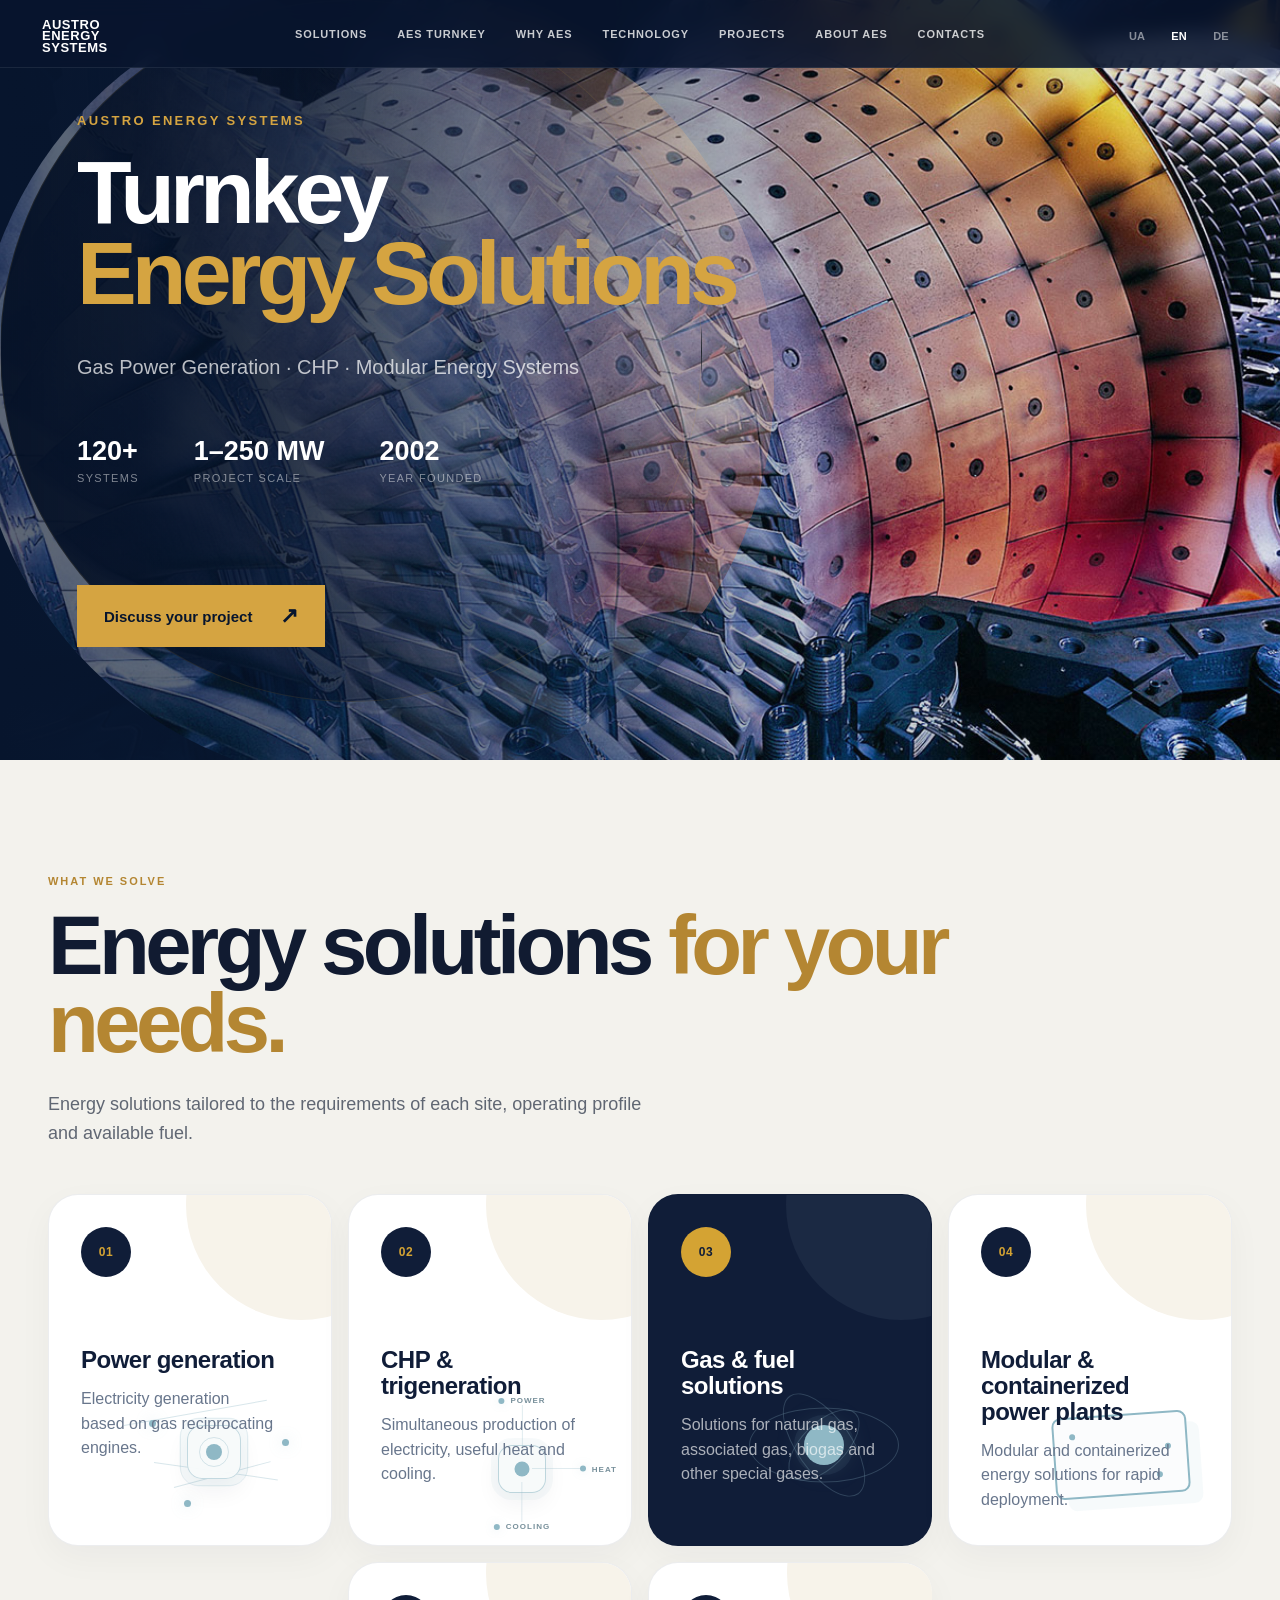
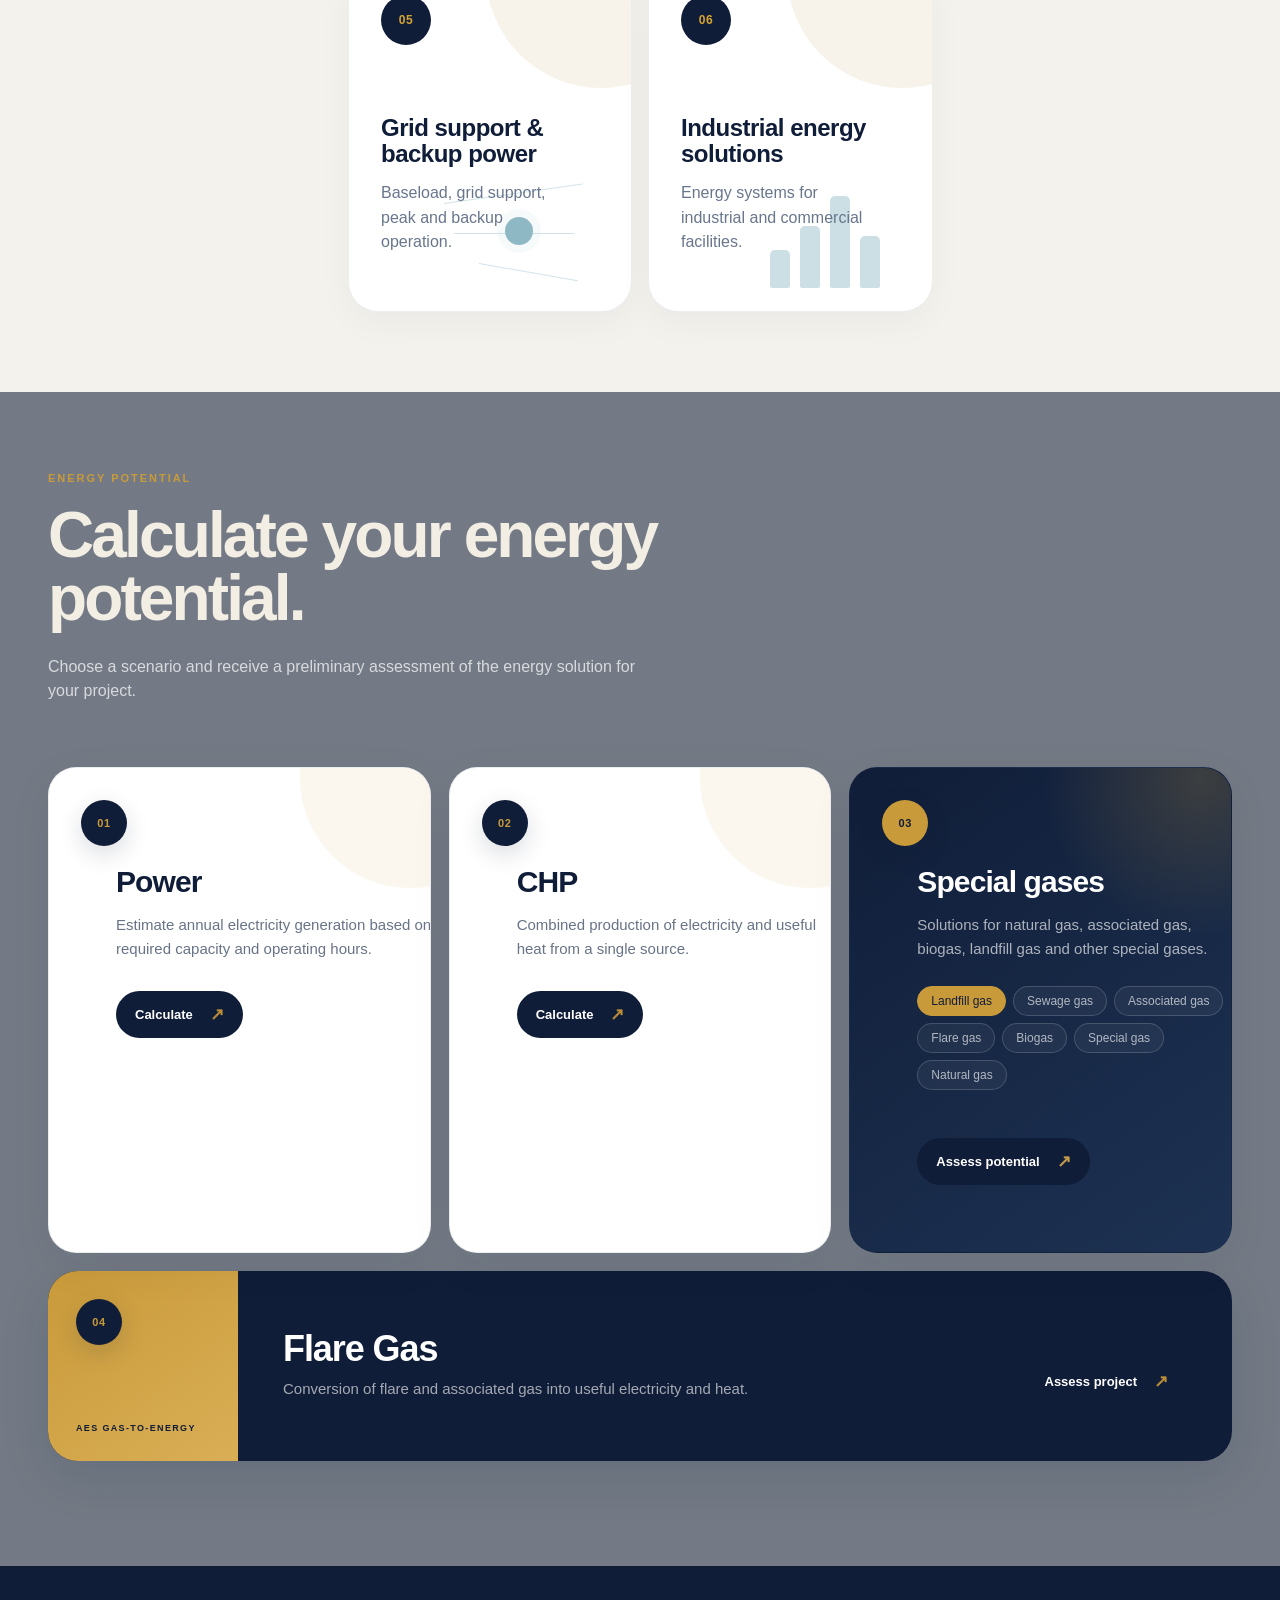
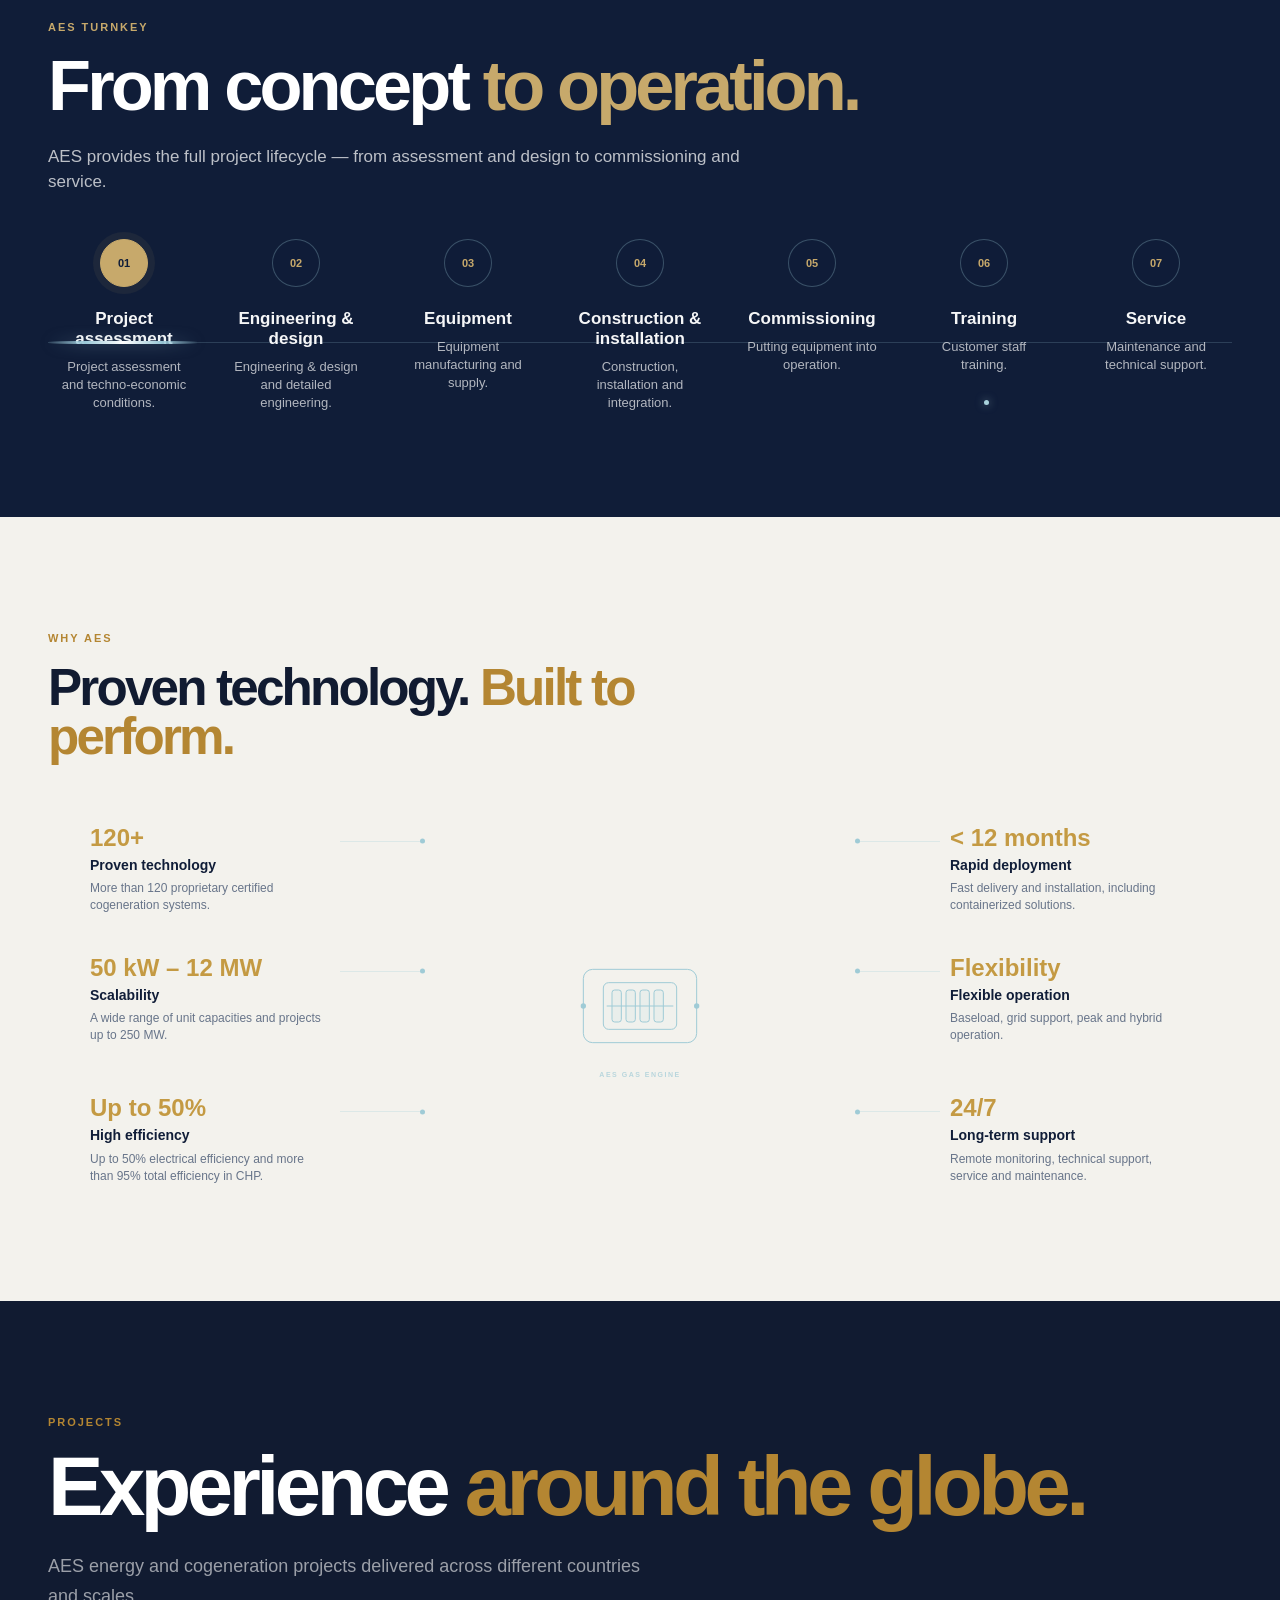
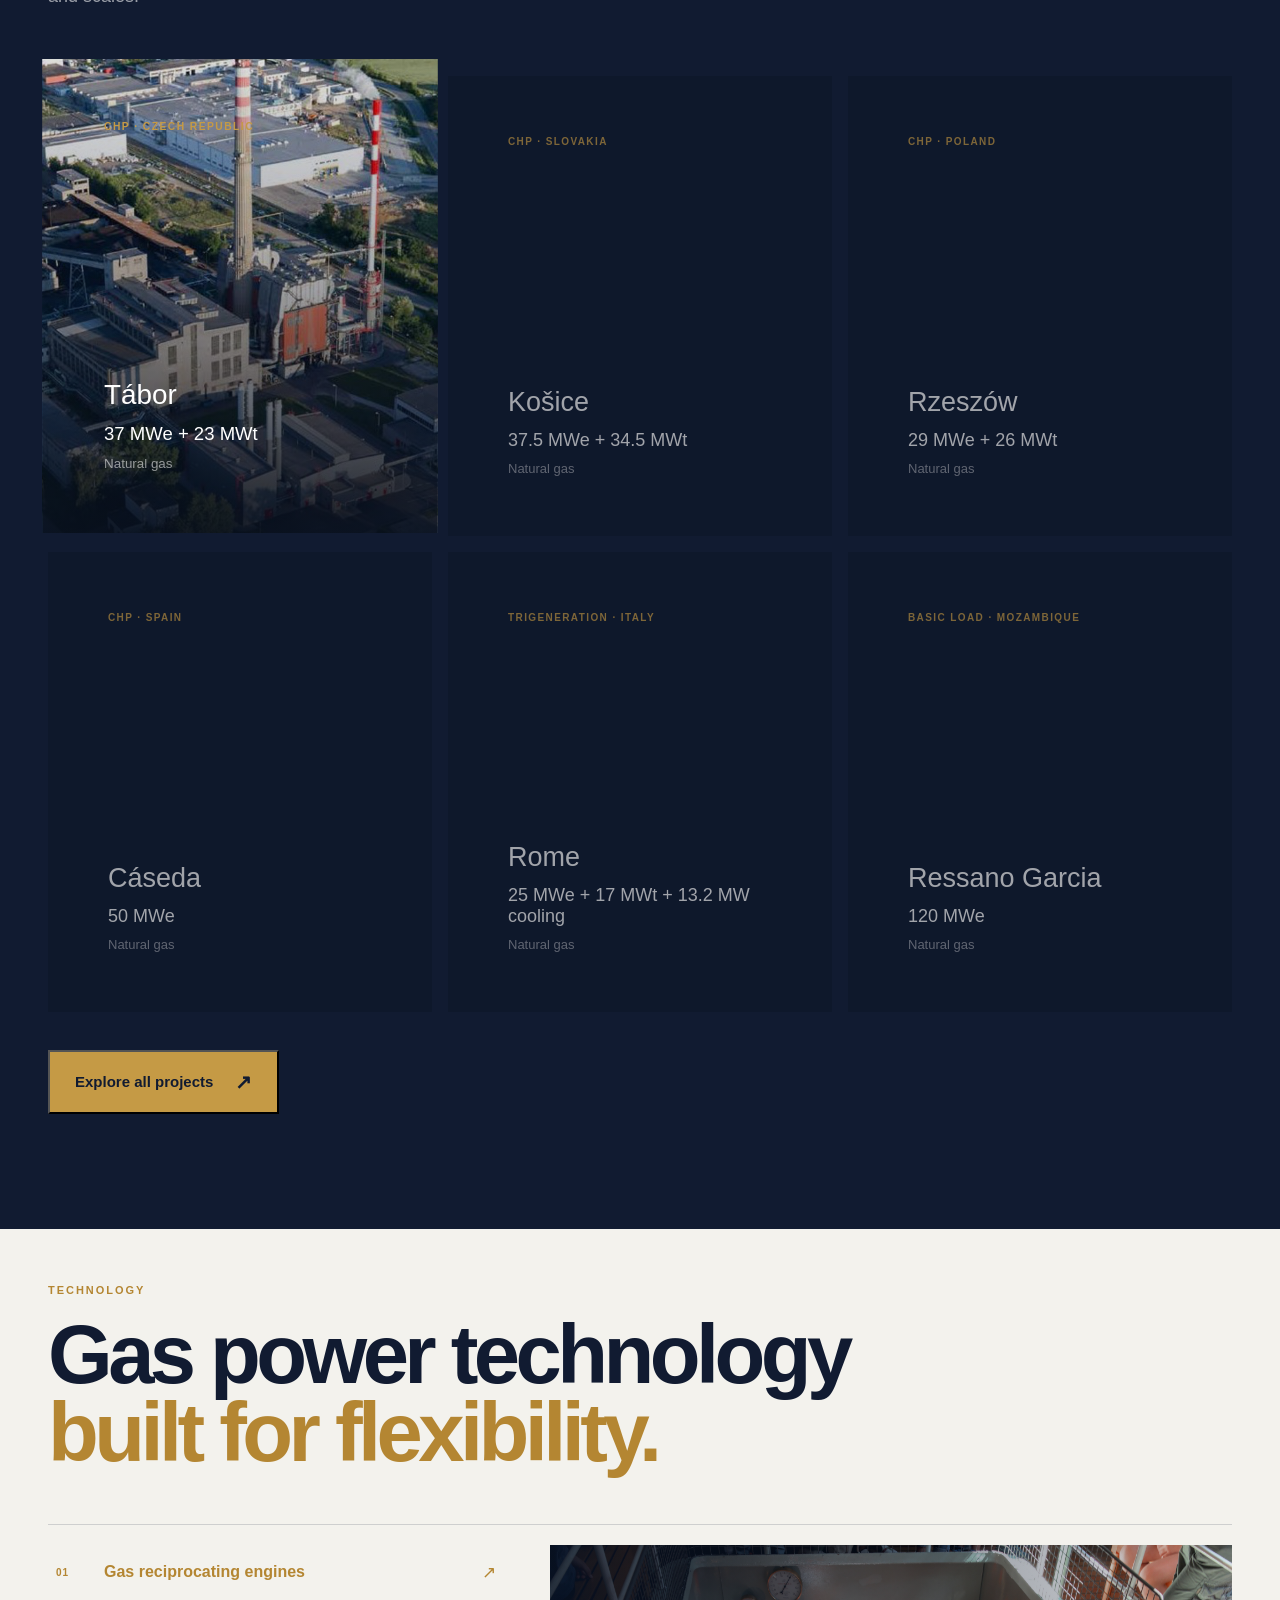
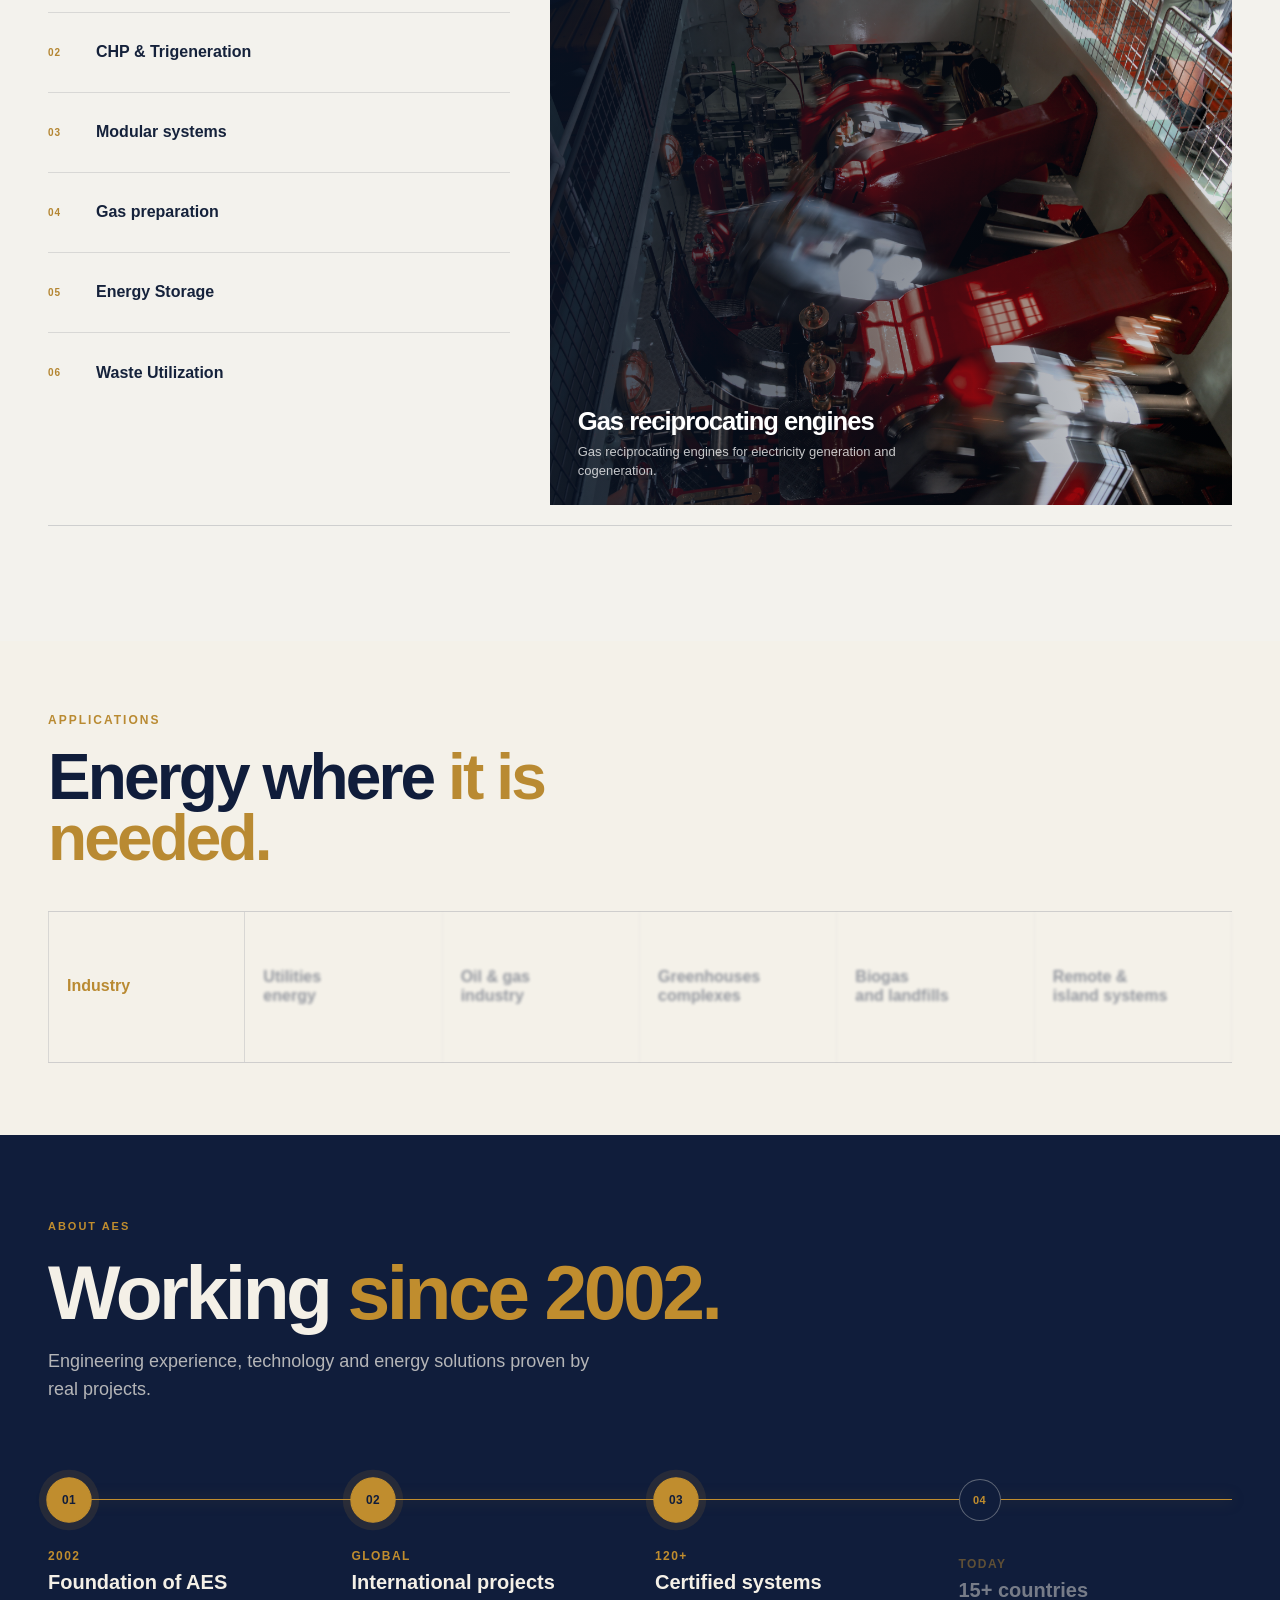
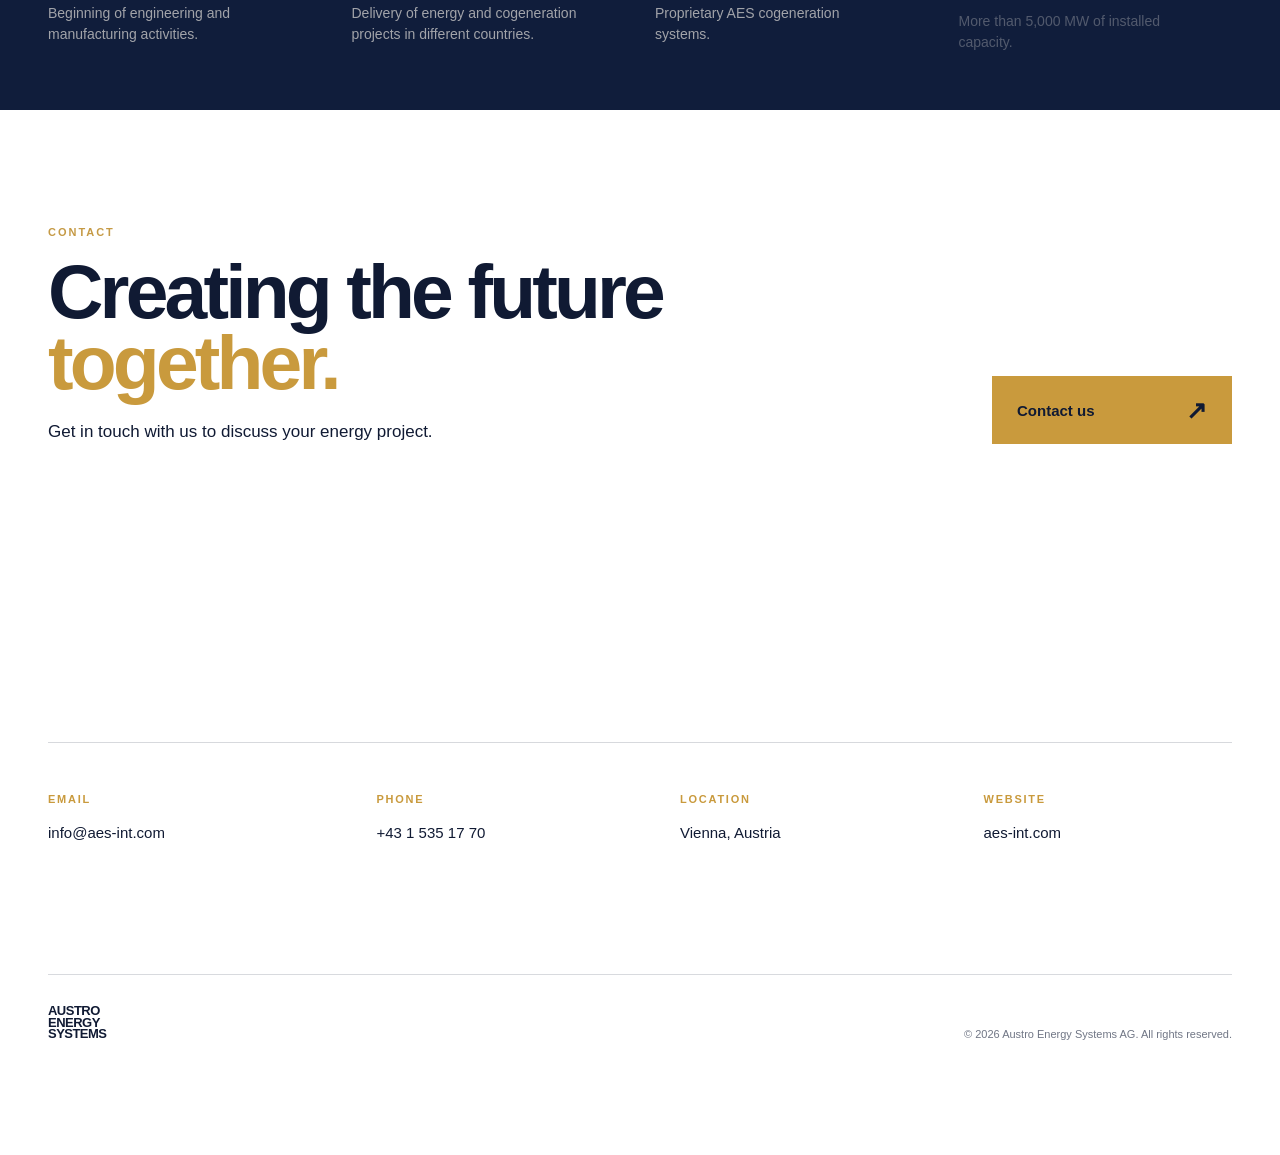
==== commit 71815103: "+" ====
--- a/index.html
+++ b/index.html
@@ -2272,13 +2272,14 @@
 
                 <div class="section-action">
 
-                    <a
-                        class="button secondary"
-                        href="#projects"
-                    >
-                        Explore all projects
-                        <span>↗</span>
-                    </a>
+                    <button
+    class="button secondary projects-pdf-button"
+    type="button"
+    id="openProjectsPdf"
+>
+    Explore all projects
+    <span>↗</span>
+</button>
 
                 </div>
 
@@ -3037,6 +3038,38 @@
     </main>
 
 
+<!-- =========================================================
+     PROJECTS PDF MODAL
+========================================================= -->
+
+<div
+    class="pdf-modal"
+    id="projectsPdfModal"
+    aria-hidden="true"
+>
+
+    <div class="pdf-modal-overlay"></div>
+
+    <div class="pdf-modal-window">
+
+        <button
+            class="pdf-modal-close"
+            type="button"
+            id="closeProjectsPdf"
+            aria-label="Close PDF"
+        >
+            ×
+        </button>
+
+        <iframe
+            class="pdf-modal-frame"
+            src="images/Project-list-AES.pdf"
+            title="AES Project Reference List"
+        ></iframe>
+
+    </div>
+
+</div>
 
     <!-- =========================================================
          TECHNOLOGY SCRIPT
--- a/styles.css
+++ b/styles.css
@@ -2829,6 +2829,141 @@
 }
 
 /* =========================================================
-   APPLICATIONS + ABOUT AES — SPACING FIX
-   ========================================================= */
-
+   PROJECTS PDF MODAL
+========================================================= */
+
+.pdf-modal {
+    position: fixed;
+    inset: 0;
+    z-index: 99999;
+
+    display: flex;
+    align-items: center;
+    justify-content: center;
+
+    opacity: 0;
+    visibility: hidden;
+    pointer-events: none;
+
+    transition:
+        opacity 0.3s ease,
+        visibility 0.3s ease;
+}
+
+
+.pdf-modal.is-open {
+    opacity: 1;
+    visibility: visible;
+    pointer-events: auto;
+}
+
+
+/* BACKGROUND */
+
+.pdf-modal-overlay {
+    position: absolute;
+    inset: 0;
+
+    background: rgba(8, 18, 38, 0.82);
+
+    backdrop-filter: blur(6px);
+}
+
+
+/* PDF WINDOW */
+
+.pdf-modal-window {
+    position: relative;
+    z-index: 2;
+
+    width: min(1100px, 90vw);
+    height: min(800px, 88vh);
+
+    background: #ffffff;
+
+    box-shadow:
+        0 30px 80px rgba(0, 0, 0, 0.35);
+}
+
+
+/* PDF */
+
+.pdf-modal-frame {
+    display: block;
+
+    width: 100%;
+    height: 100%;
+
+    border: none;
+}
+
+
+/* CLOSE BUTTON */
+
+.pdf-modal-close {
+    position: absolute;
+
+    top: -18px;
+    right: -18px;
+
+    z-index: 3;
+
+    width: 42px;
+    height: 42px;
+
+    display: flex;
+    align-items: center;
+    justify-content: center;
+
+    border: none;
+    border-radius: 50%;
+
+    background: #bc8a28;
+    color: #ffffff;
+
+    font-family: inherit;
+    font-size: 28px;
+    line-height: 1;
+
+    cursor: pointer;
+
+    transition:
+        transform 0.2s ease,
+        opacity 0.2s ease;
+}
+
+
+.pdf-modal-close:hover {
+    transform: rotate(90deg);
+    opacity: 0.85;
+}
+
+
+/* LOCK PAGE SCROLL */
+
+body.pdf-modal-open {
+    overflow: hidden;
+}
+
+
+/* MOBILE */
+
+@media (max-width: 700px) {
+
+    .pdf-modal-window {
+        width: 94vw;
+        height: 82vh;
+    }
+
+
+    .pdf-modal-close {
+        top: -14px;
+        right: -10px;
+
+        width: 36px;
+        height: 36px;
+
+        font-size: 24px;
+    }
+
+}
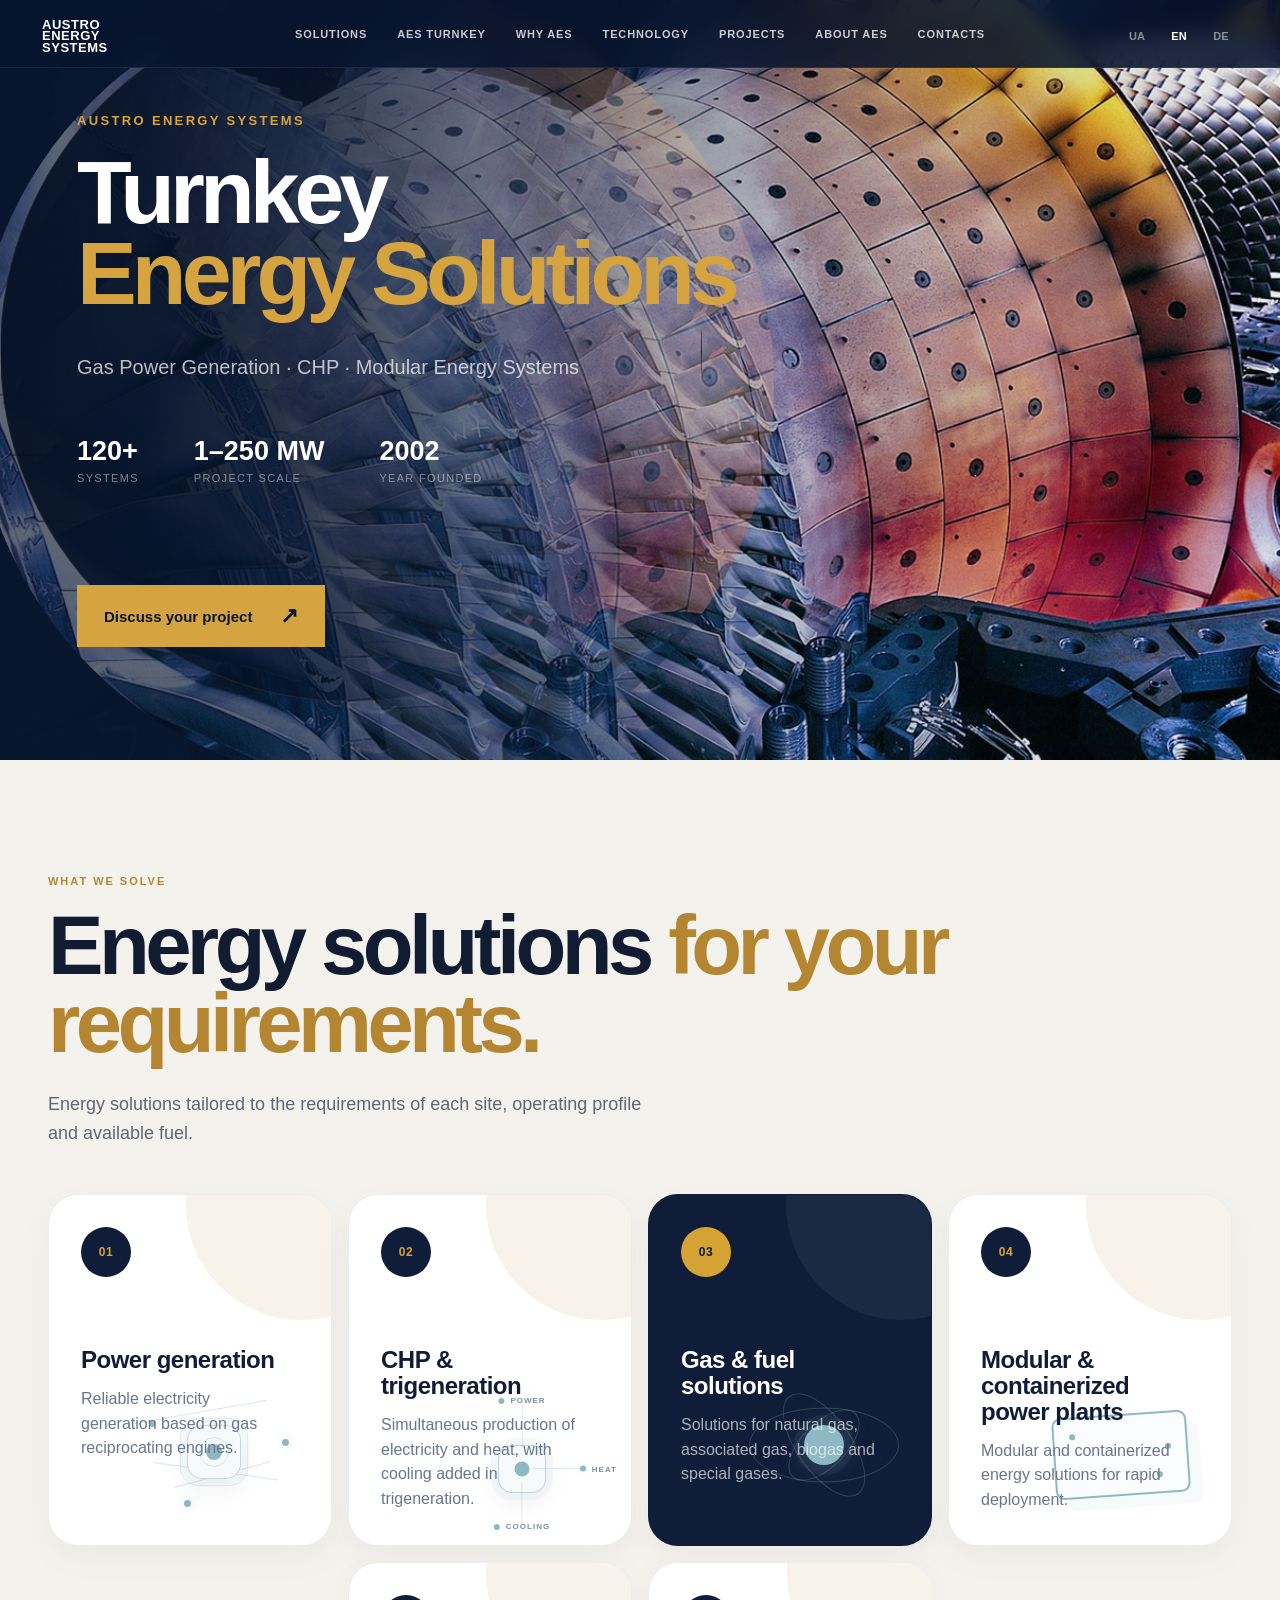
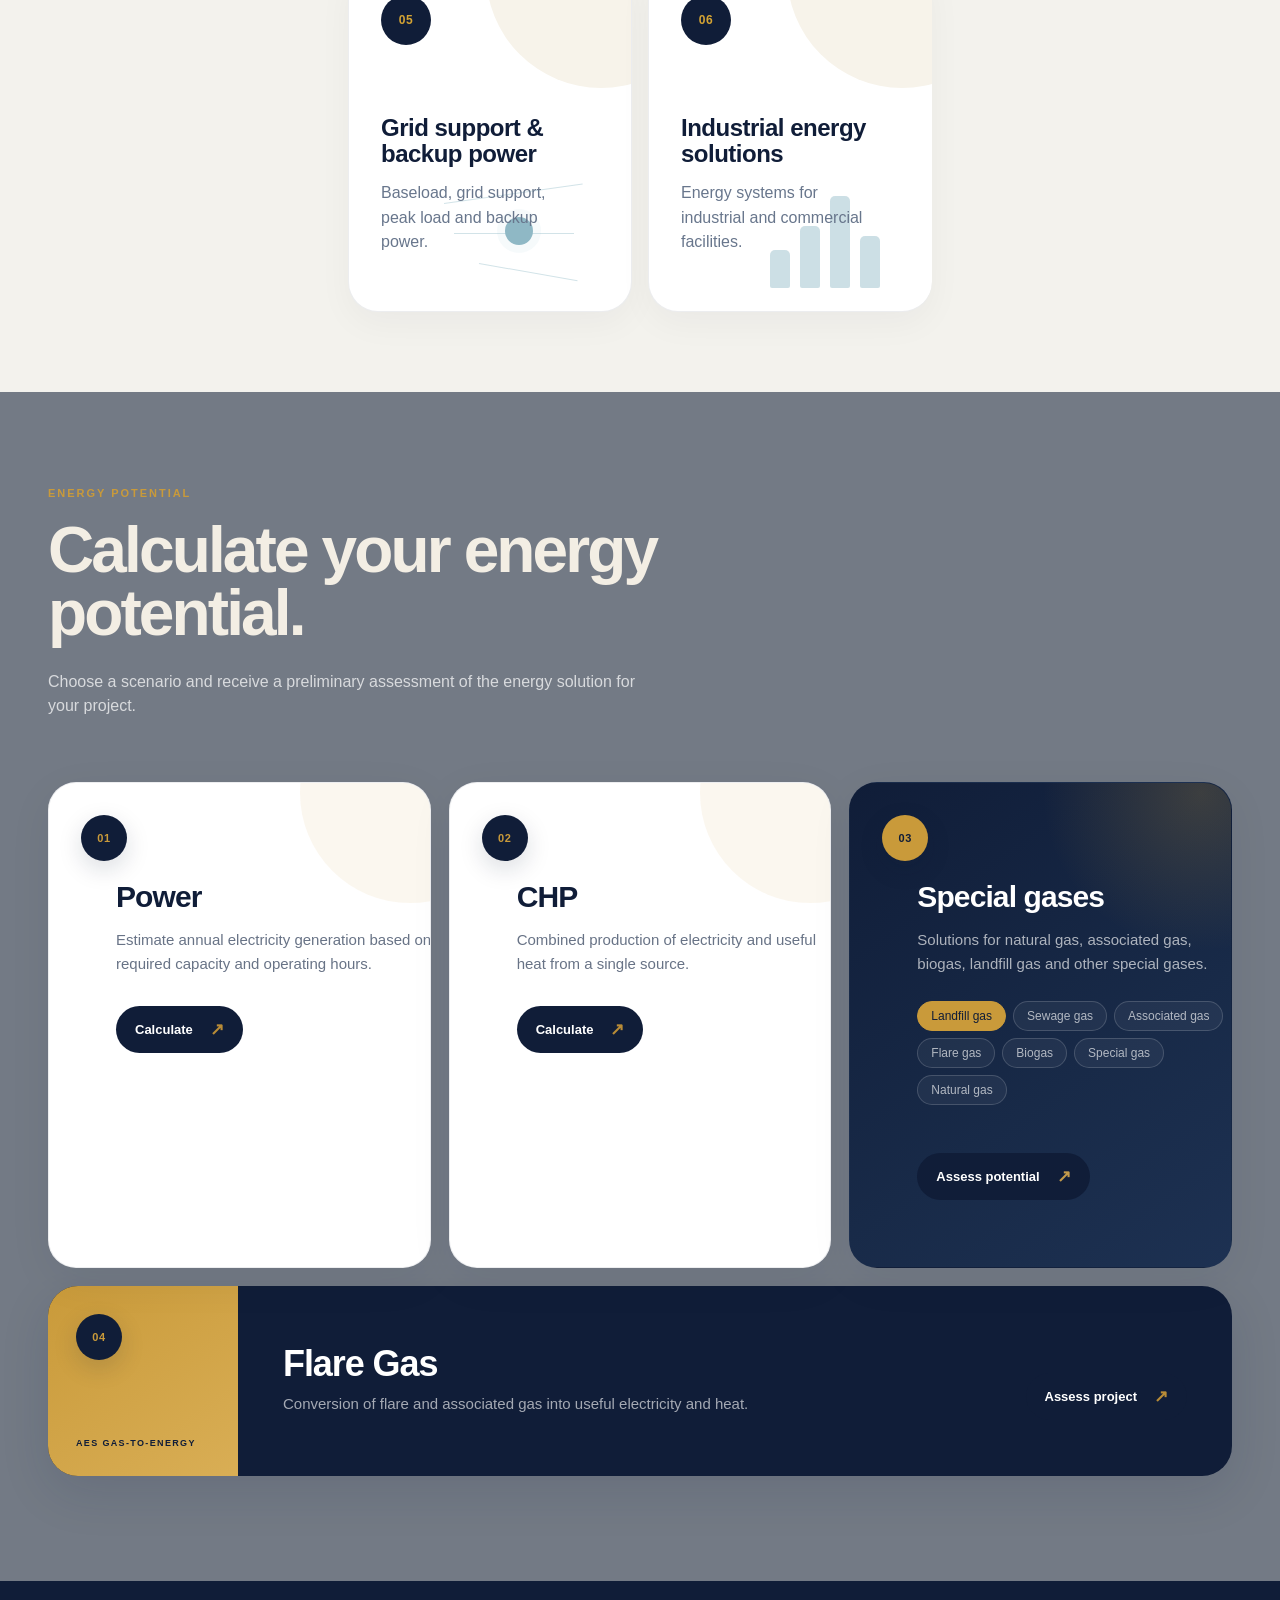
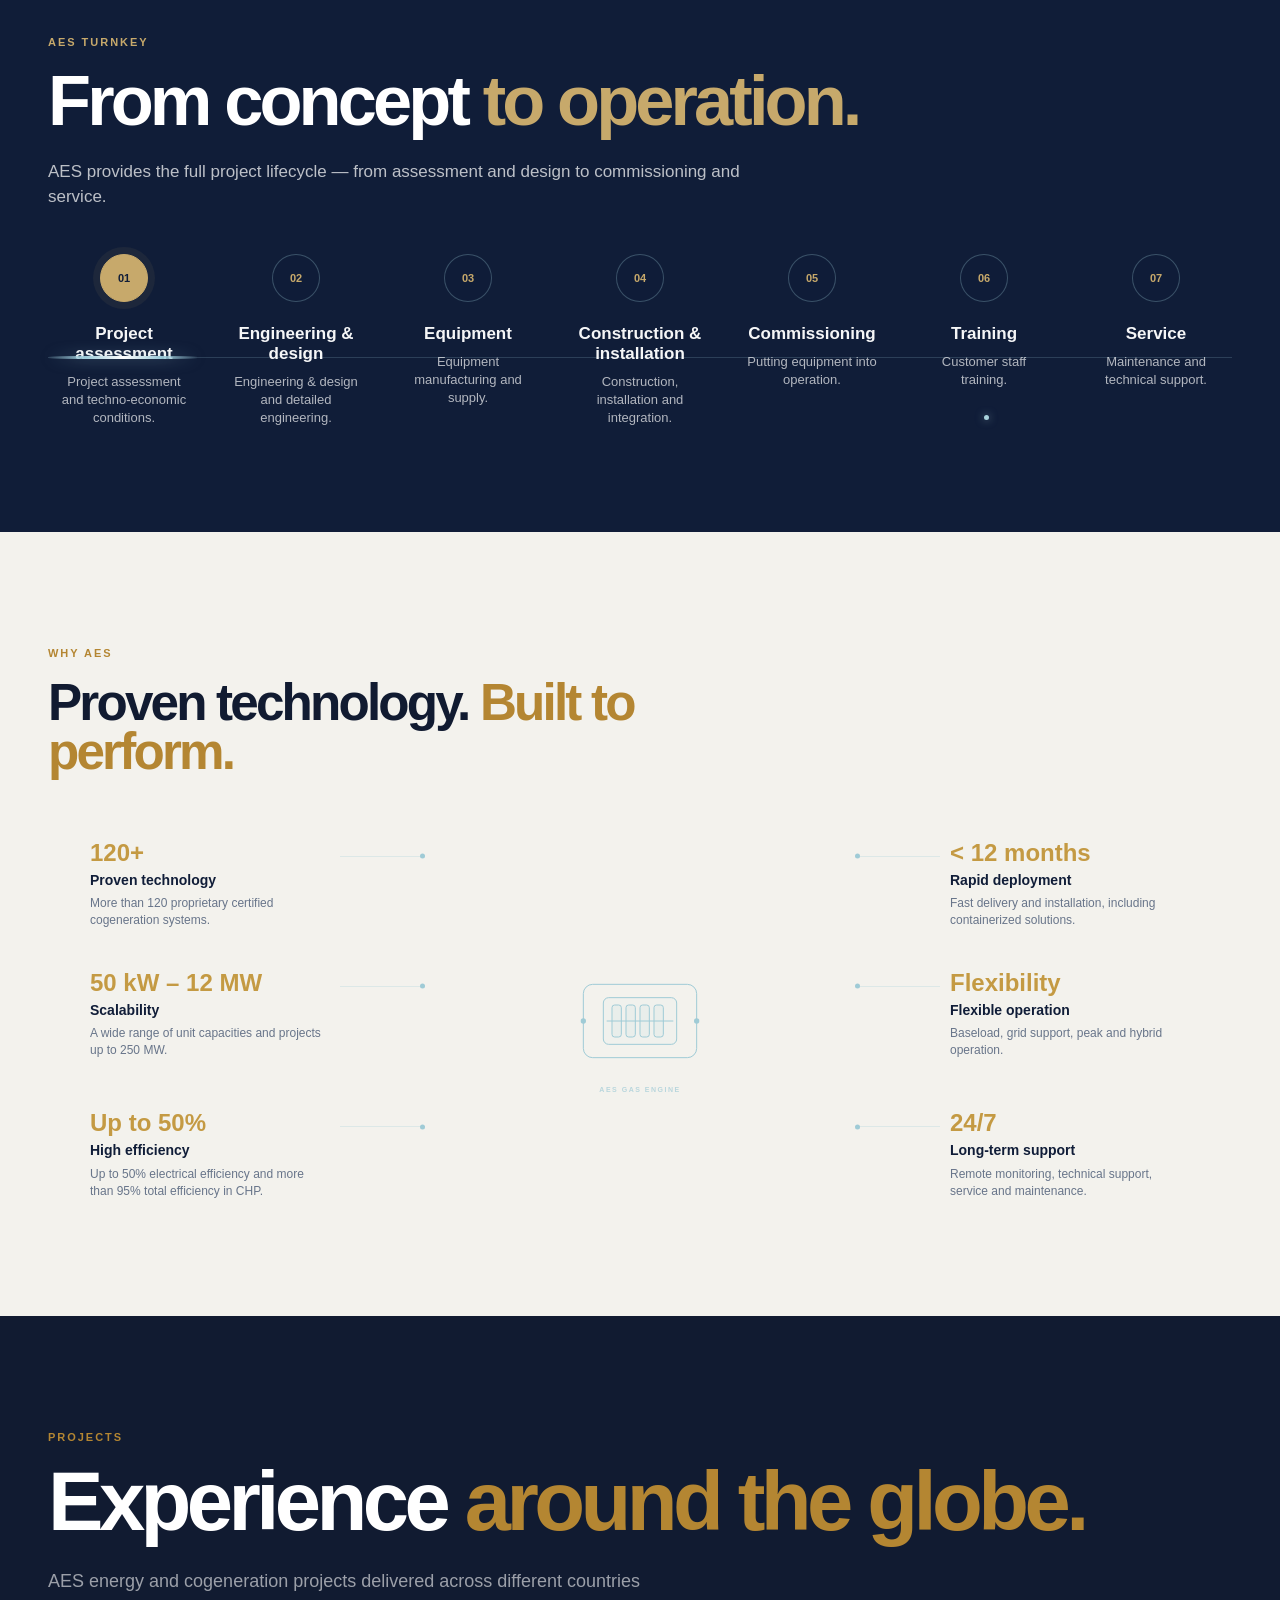
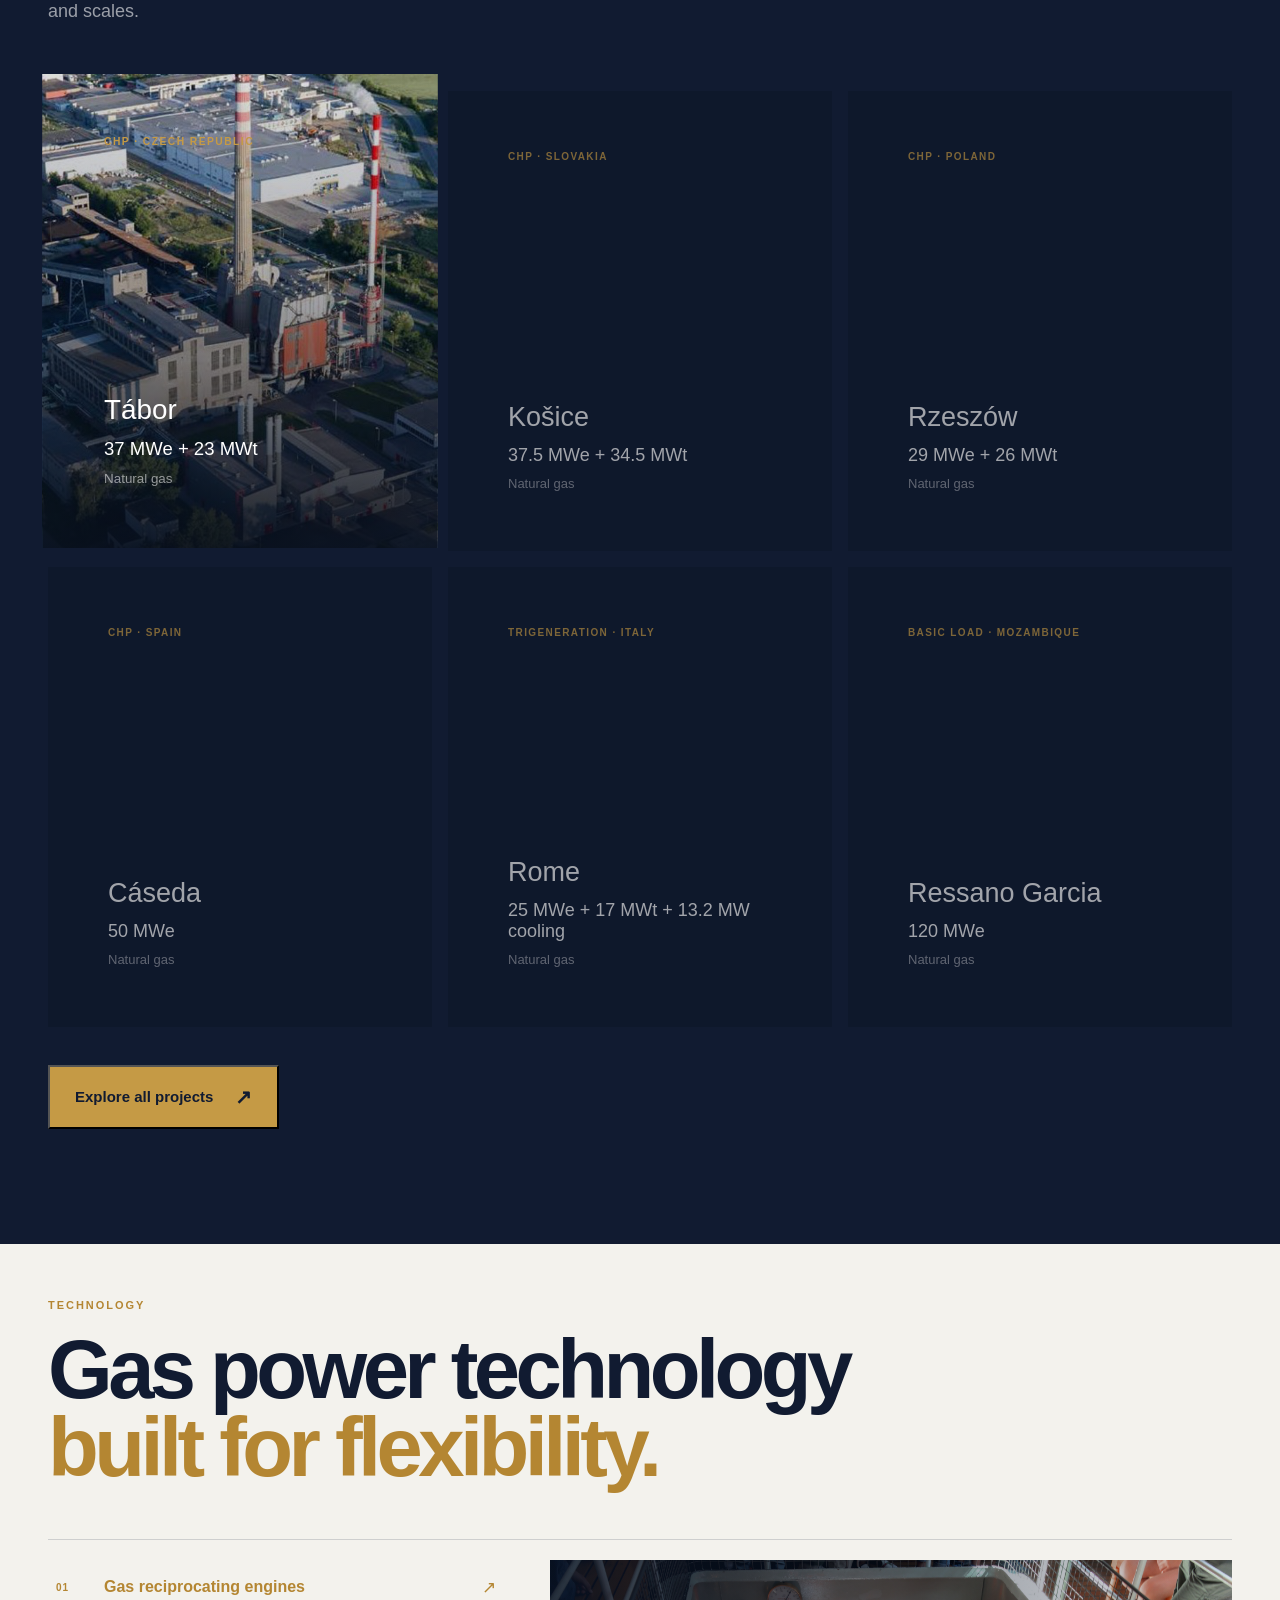
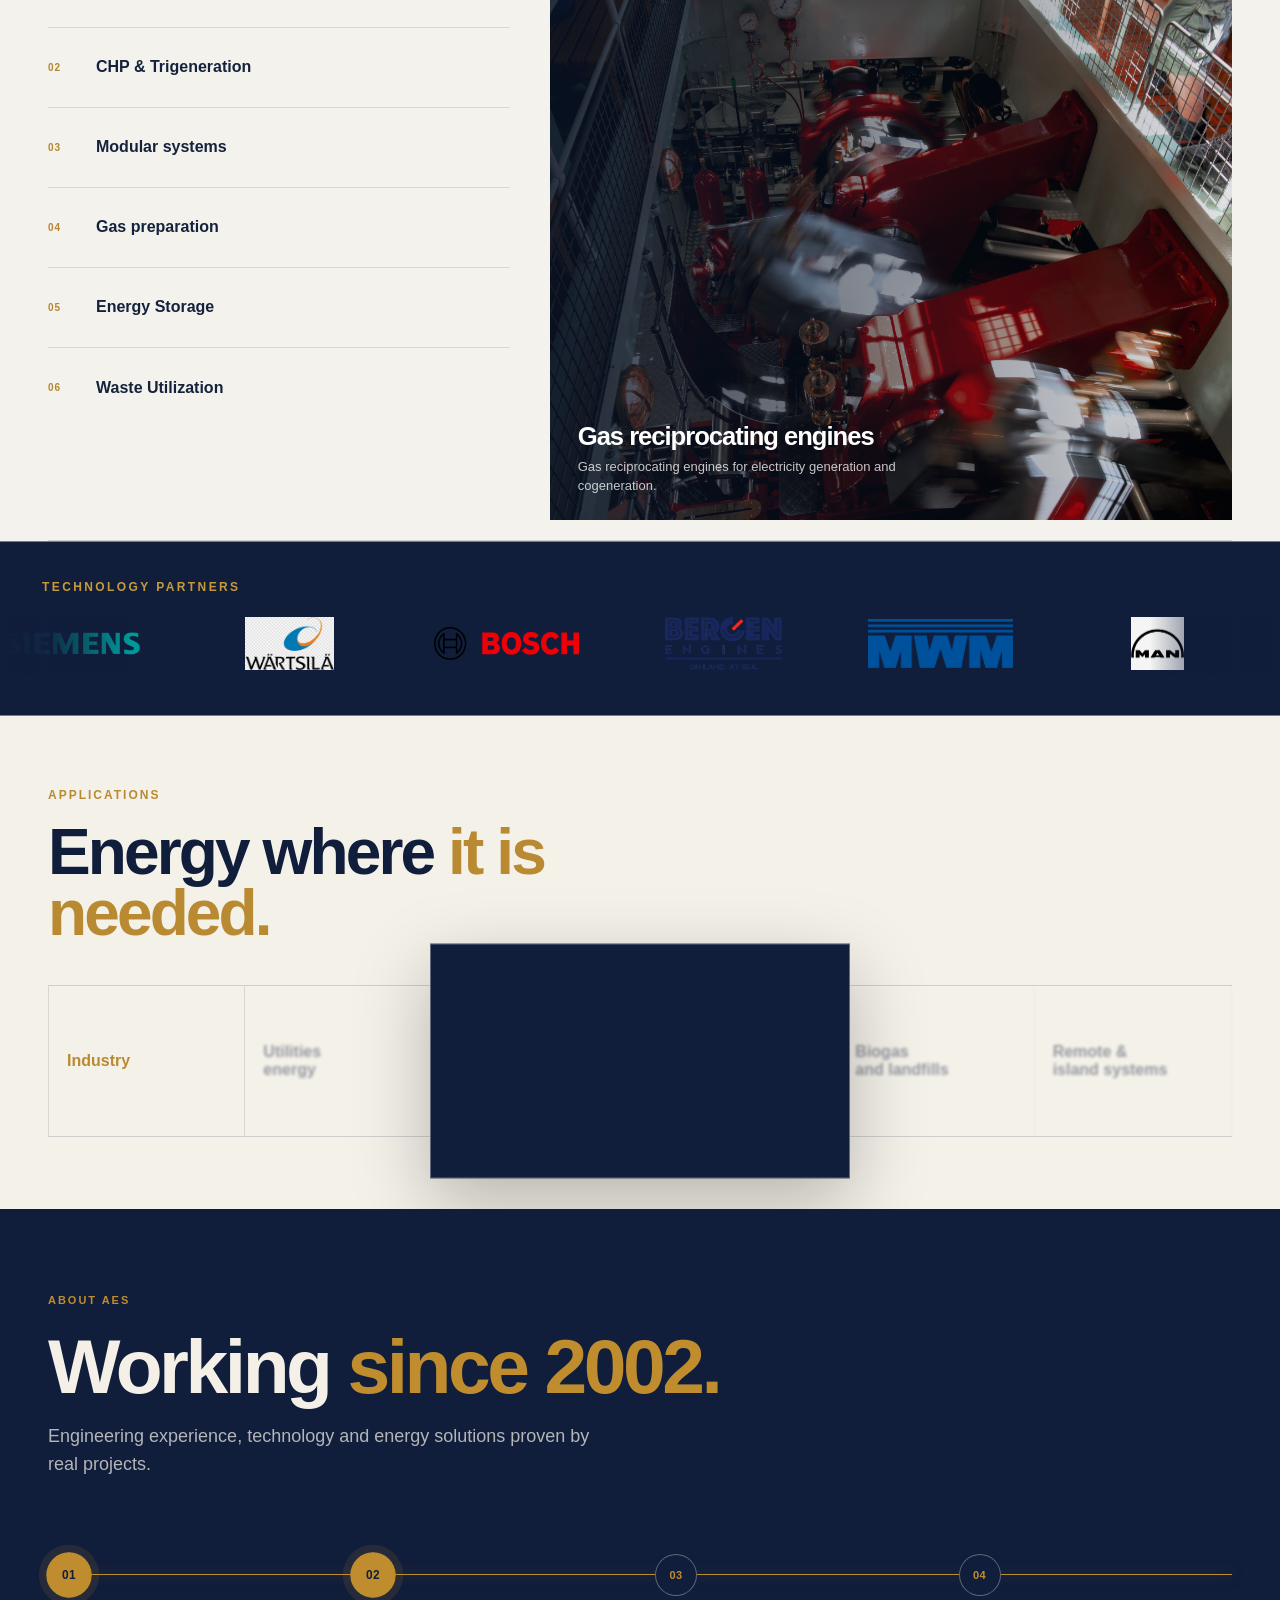
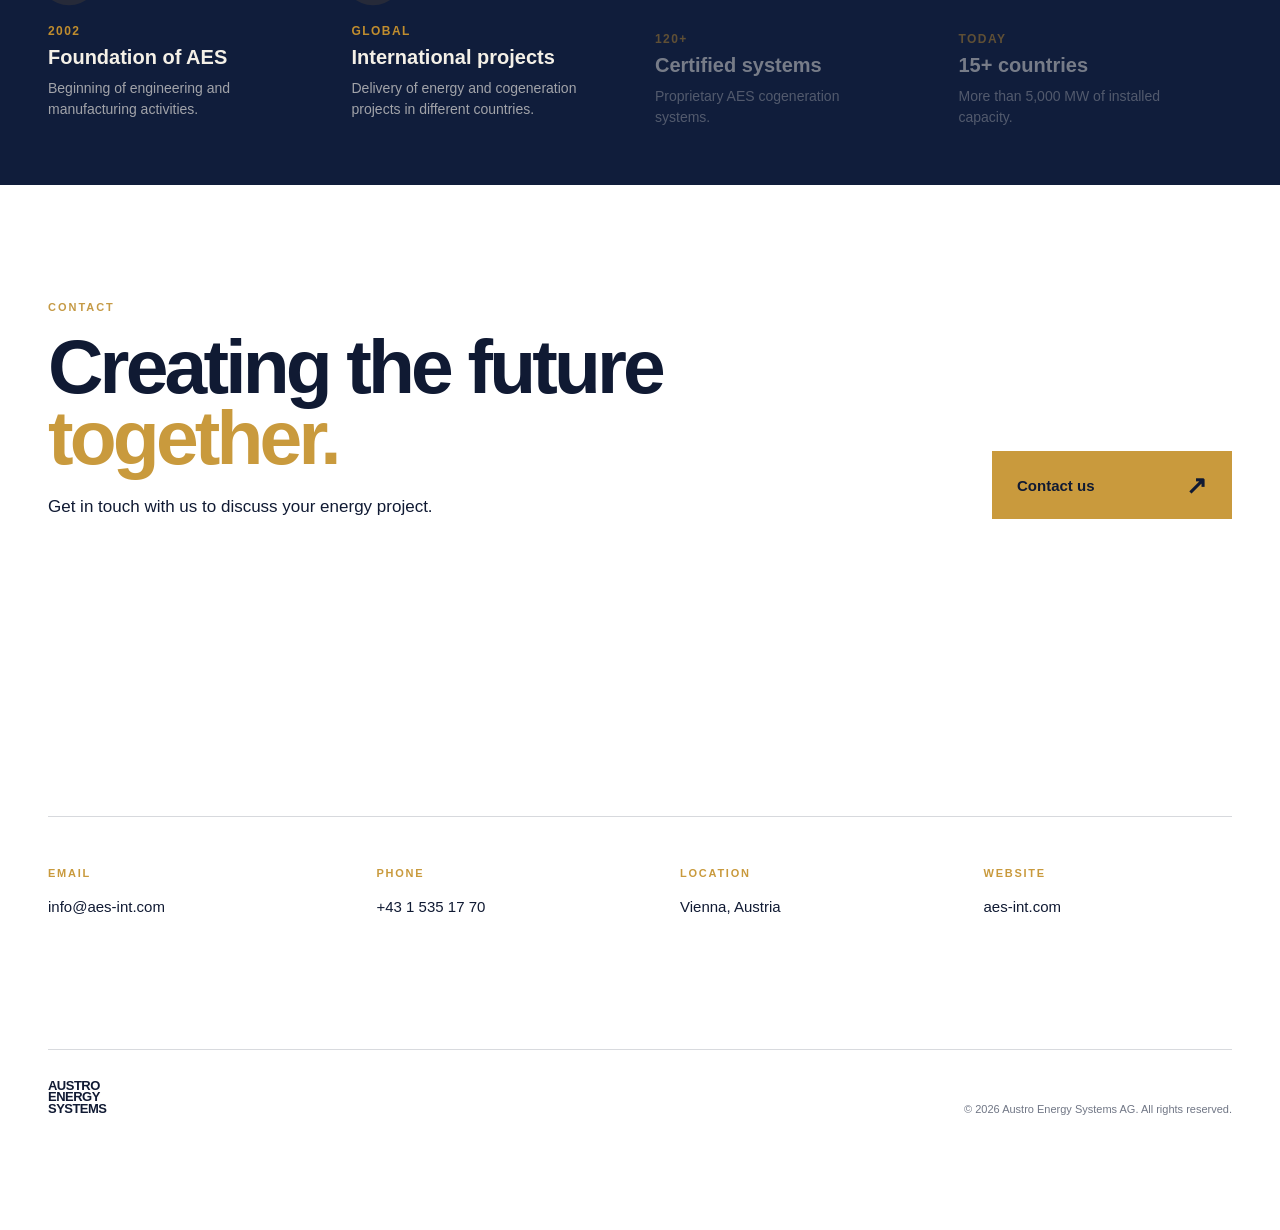
==== commit b3033d5a: "solutions ukr en de" ====
--- a/index.html
+++ b/index.html
@@ -186,322 +186,1295 @@
 
 
 
+        <!-- =========================================================
+     SOLUTIONS
+========================================================= -->
+
+<section
+    id="solutions"
+    class="section solutions"
+>
+
+    <div class="container">
+
+        <div class="section-heading">
+
+            <p class="eyebrow">
+                WHAT WE SOLVE
+            </p>
+
+            <h2>
+                Energy solutions
+                <span>
+                    for your requirements.
+                </span>
+            </h2>
+
+            <p class="section-text">
+                Energy solutions tailored to the requirements
+                of each site, operating profile
+                and available fuel.
+            </p>
+
+        </div>
+
+
         <!-- =====================================================
-             WHAT WE SOLVE
-        ===================================================== -->
-
-        <section class="section solutions" id="solutions">
-
-            <div class="container">
-
-                <div class="section-heading">
-
-                    <p class="eyebrow">
-                        WHAT WE SOLVE
+             SOLUTION CARDS
+        ====================================================== -->
+
+        <div class="solution-grid">
+
+
+            <!-- 01 POWER -->
+
+            <article class="solution-card solution-power">
+
+                <span class="solution-number">
+                    01
+                </span>
+
+                <div class="solution-content">
+
+                    <h3>
+                        Power generation
+                    </h3>
+
+                    <p>
+                        Reliable electricity generation
+                        based on gas reciprocating engines.
                     </p>
 
+                </div>
+
+
+                <div class="solution-visual power-visual">
+
+                    <div class="power-grid">
+
+                        <span class="power-line power-line-1"></span>
+                        <span class="power-line power-line-2"></span>
+                        <span class="power-line power-line-3"></span>
+
+                        <span class="power-node power-node-1"></span>
+                        <span class="power-node power-node-2"></span>
+                        <span class="power-node power-node-3"></span>
+
+                    </div>
+
+
+                    <div class="power-engine">
+
+                        <span class="engine-ring"></span>
+                        <span class="engine-core"></span>
+                        <span class="engine-pulse"></span>
+
+                    </div>
+
+                </div>
+
+
+                <button
+                    class="solution-arrow"
+                    type="button"
+                    data-solution="power"
+                    aria-label="More about power generation"
+                >
+                    ↗
+                </button>
+
+            </article>
+
+
+
+            <!-- 02 CHP -->
+
+            <article class="solution-card solution-chp">
+
+                <span class="solution-number">
+                    02
+                </span>
+
+                <div class="solution-content">
+
+                    <h3>
+                        CHP &amp;
+                        trigeneration
+                    </h3>
+
+                    <p>
+                        Simultaneous production of electricity
+                        and heat, with cooling added in trigeneration.
+                    </p>
+
+                </div>
+
+
+                <div class="solution-visual chp-visual">
+
+                    <div class="chp-system">
+
+                        <div class="chp-engine">
+                            <span></span>
+                        </div>
+
+                        <div class="chp-flow chp-flow-electric">
+                            <i></i>
+                            <strong>POWER</strong>
+                        </div>
+
+                        <div class="chp-flow chp-flow-heat">
+                            <i></i>
+                            <strong>HEAT</strong>
+                        </div>
+
+                        <div class="chp-flow chp-flow-cooling">
+                            <i></i>
+                            <strong>COOLING</strong>
+                        </div>
+
+                    </div>
+
+                </div>
+
+
+                <button
+                    class="solution-arrow"
+                    type="button"
+                    data-solution="chp"
+                    aria-label="More about CHP and trigeneration"
+                >
+                    ↗
+                </button>
+
+            </article>
+
+
+
+            <!-- 03 GAS -->
+
+            <article class="solution-card solution-gas">
+
+                <span class="solution-number">
+                    03
+                </span>
+
+                <div class="solution-content">
+
+                    <h3>
+                        Gas &amp; fuel
+                        solutions
+                    </h3>
+
+                    <p>
+                        Solutions for natural gas,
+                        associated gas, biogas
+                        and special gases.
+                    </p>
+
+                </div>
+
+
+                <div class="solution-visual gas-visual">
+
+                    <span class="gas-orbit gas-orbit-1"></span>
+                    <span class="gas-orbit gas-orbit-2"></span>
+                    <span class="gas-orbit gas-orbit-3"></span>
+
+                    <span class="gas-core"></span>
+
+                </div>
+
+
+                <button
+                    class="solution-arrow"
+                    type="button"
+                    data-solution="gas"
+                    aria-label="More about gas and fuel solutions"
+                >
+                    ↗
+                </button>
+
+            </article>
+
+
+
+            <!-- 04 MODULAR -->
+
+            <article class="solution-card solution-modular">
+
+                <span class="solution-number">
+                    04
+                </span>
+
+                <div class="solution-content">
+
+                    <h3>
+                        Modular &amp;
+                        containerized power plants
+                    </h3>
+
+                    <p>
+                        Modular and containerized energy solutions
+                        for rapid deployment.
+                    </p>
+
+                </div>
+
+
+                <div class="solution-visual modular-visual">
+
+                    <div class="modular-box">
+
+                        <span></span>
+                        <span></span>
+                        <span></span>
+
+                    </div>
+
+                </div>
+
+
+                <button
+                    class="solution-arrow"
+                    type="button"
+                    data-solution="modular"
+                    aria-label="More about modular and containerized power plants"
+                >
+                    ↗
+                </button>
+
+            </article>
+
+
+
+            <!-- 05 GRID -->
+
+            <article class="solution-card solution-grid-support">
+
+                <span class="solution-number">
+                    05
+                </span>
+
+                <div class="solution-content">
+
+                    <h3>
+                        Grid support &amp;
+                        backup power
+                    </h3>
+
+                    <p>
+                        Baseload, grid support, peak load
+                        and backup power.
+                    </p>
+
+                </div>
+
+
+                <div class="solution-visual grid-visual">
+
+                    <div class="grid-line"></div>
+                    <div class="grid-line"></div>
+                    <div class="grid-line"></div>
+
+                    <div class="grid-node"></div>
+
+                </div>
+
+
+                <button
+                    class="solution-arrow"
+                    type="button"
+                    data-solution="grid"
+                    aria-label="More about grid support and backup power"
+                >
+                    ↗
+                </button>
+
+            </article>
+
+
+
+            <!-- 06 INDUSTRIAL -->
+
+            <article class="solution-card solution-industrial">
+
+                <span class="solution-number">
+                    06
+                </span>
+
+                <div class="solution-content">
+
+                    <h3>
+                        Industrial
+                        energy solutions
+                    </h3>
+
+                    <p>
+                        Energy systems for industrial
+                        and commercial facilities.
+                    </p>
+
+                </div>
+
+
+                <div class="solution-visual industrial-visual">
+
+                    <div class="industrial-bars">
+
+                        <span></span>
+                        <span></span>
+                        <span></span>
+                        <span></span>
+
+                    </div>
+
+                </div>
+
+
+                <button
+                    class="solution-arrow"
+                    type="button"
+                    data-solution="industrial"
+                    aria-label="More about industrial energy solutions"
+                >
+                    ↗
+                </button>
+
+            </article>
+
+
+        </div>
+
+    </div>
+
+</section>
+
+<!-- =========================================================
+     SOLUTION DETAIL PAGES
+========================================================= -->
+
+<div
+    class="solution-detail"
+    id="solutionDetails"
+>
+
+
+    <!-- =====================================================
+         01 — POWER GENERATION
+    ====================================================== -->
+
+    <article
+        class="solution-detail-page"
+        data-solution-page="power"
+    >
+
+        <div class="solution-detail-inner">
+
+            <button
+                class="solution-detail-back"
+                type="button"
+            >
+                ← Back to Solutions
+            </button>
+
+
+            <div class="solution-detail-hero">
+
+                <div class="solution-detail-hero-content">
+
+                    <span class="eyebrow">
+                        01 · POWER GENERATION
+                    </span>
+
+
                     <h2>
-                        Energy solutions
+                        Power generation
                         <span>
-                            for your needs.
+                            with gas engines.
                         </span>
                     </h2>
 
-                    <p class="section-text">
-                        Energy solutions tailored to the requirements of each site,
-                        operating profile and available fuel.
+
+                    <p class="solution-detail-intro">
+                        Reliable electricity generation based on
+                        gas reciprocating engines for efficient,
+                        flexible and continuous power supply.
                     </p>
 
-                </div>
-
-
-                <div class="solution-grid">
-
-
-                    <!-- 01 POWER -->
-
-                    <article class="solution-card solution-power">
-
-                        <span class="solution-number">
-                            01
+
+                    <div class="solution-detail-facts">
+
+
+                        <div class="solution-detail-fact">
+
+                            <strong>
+                                50 kW – 12 MW
+                            </strong>
+
+                            <span>
+                                Single-unit output
+                            </span>
+
+                        </div>
+
+
+                        <div class="solution-detail-fact">
+
+                            <strong>
+                                Up to 50 %
+                            </strong>
+
+                            <span>
+                                Electrical efficiency
+                            </span>
+
+                        </div>
+
+
+                        <div class="solution-detail-fact">
+
+                            <strong>
+                                3 min
+                            </strong>
+
+                            <span>
+                                To full load
+                            </span>
+
+                        </div>
+
+
+                    </div>
+
+                </div>
+
+
+                <div class="solution-detail-media">
+
+                    <video
+                        autoplay
+                        muted
+                        loop
+                        playsinline
+                    >
+
+                        <source
+                            src="../video/01_GAS_PISTON.mp4"
+                            type="video/mp4"
+                        >
+
+                    </video>
+
+
+                    <button
+                        class="solution-video-control"
+                        type="button"
+                        aria-label="Pause video"
+                    >
+                        Ⅱ
+                    </button>
+
+                </div>
+
+            </div>
+
+
+            <div class="solution-detail-body">
+
+
+                <div class="solution-detail-body-column">
+
+                    <span class="section-label">
+                        TECHNOLOGY
+                    </span>
+
+
+                    <h3>
+                        Flexible power generation
+                        for different
+                        energy requirements.
+                    </h3>
+
+
+                    <p>
+                        AES develops power generation solutions
+                        based on high-performance gas engines.
+                        The systems can be used for continuous
+                        electricity generation as well as flexible
+                        operating modes.
+                    </p>
+
+
+                    <p>
+                        Gas reciprocating engines operate according
+                        to the Otto or Miller cycle and enable
+                        efficient utilisation of different gaseous
+                        fuels.
+                    </p>
+
+                </div>
+
+
+                <div class="solution-detail-body-column">
+
+                    <span class="section-label">
+                        APPLICATIONS
+                    </span>
+
+
+                    <ul class="solution-detail-list">
+
+                        <li>
+                            Continuous power generation
+                        </li>
+
+                        <li>
+                            Grid support
+                        </li>
+
+                        <li>
+                            Peak load operation
+                        </li>
+
+                        <li>
+                            Backup and reserve power
+                        </li>
+
+                        <li>
+                            Hybrid energy systems
+                        </li>
+
+                    </ul>
+
+                </div>
+
+            </div>
+
+        </div>
+
+    </article>
+
+
+
+    <!-- =====================================================
+         02 — CHP
+    ====================================================== -->
+
+    <article
+        class="solution-detail-page"
+        data-solution-page="chp"
+    >
+
+        <div class="solution-detail-inner">
+
+            <button
+                class="solution-detail-back"
+                type="button"
+            >
+                ← Back to Solutions
+            </button>
+
+
+            <div class="solution-detail-hero">
+
+                <div class="solution-detail-hero-content">
+
+                    <span class="eyebrow">
+                        02 · CHP &amp; TRIGENERATION
+                    </span>
+
+
+                    <h2>
+                        Heat and power
+                        <span>
+                            from cogeneration.
                         </span>
-
-                        <div class="solution-content">
-
-                            <h3>
-                                Power generation
-                            </h3>
-
-                            <p>
-                                Electricity generation based on gas reciprocating engines.
-                            </p>
-
-                        </div>
-
-
-                        <div class="solution-visual power-visual">
-
-                            <div class="power-grid">
-
-                                <span class="power-line power-line-1"></span>
-                                <span class="power-line power-line-2"></span>
-                                <span class="power-line power-line-3"></span>
-
-                                <span class="power-node power-node-1"></span>
-                                <span class="power-node power-node-2"></span>
-                                <span class="power-node power-node-3"></span>
-
-                            </div>
-
-
-                            <div class="power-engine">
-
-                                <span class="engine-ring"></span>
-                                <span class="engine-core"></span>
-                                <span class="engine-pulse"></span>
-
-                            </div>
-
-                        </div>
-
-
-                        <span class="solution-arrow">
-                            ↗
+                    </h2>
+
+
+                    <p class="solution-detail-intro">
+                        Combined production of electricity and
+                        useful heat, with the possibility of
+                        integrated cooling production.
+                    </p>
+
+
+                    <div class="solution-detail-facts">
+
+
+                        <div class="solution-detail-fact">
+
+                            <strong>
+                                50 kW – 9.5 MW
+                            </strong>
+
+                            <span>
+                                Unit output
+                            </span>
+
+                        </div>
+
+
+                        <div class="solution-detail-fact">
+
+                            <strong>
+                                &gt;95 %
+                            </strong>
+
+                            <span>
+                                Total efficiency
+                            </span>
+
+                        </div>
+
+
+                    </div>
+
+                </div>
+
+
+                <div class="solution-detail-media">
+
+                    <img
+                        src="../images/KWK-anlage.jpg"
+                        alt="AES cogeneration plant"
+                    >
+
+                </div>
+
+            </div>
+
+
+            <div class="solution-detail-body">
+
+
+                <div class="solution-detail-body-column">
+
+                    <span class="section-label">
+                        TECHNOLOGY
+                    </span>
+
+
+                    <h3>
+                        Efficient production
+                        of electricity,
+                        heat and cooling.
+                    </h3>
+
+
+                    <p>
+                        AES cogeneration systems combine
+                        electricity generation with the utilisation
+                        of useful heat.
+                    </p>
+
+
+                    <p>
+                        Depending on the application, the recovered
+                        heat can be supplied as hot water or steam,
+                        while integrated trigeneration systems can
+                        also provide cooling.
+                    </p>
+
+                </div>
+
+
+                <div class="solution-detail-body-column">
+
+                    <span class="section-label">
+                        SYSTEM DESIGN
+                    </span>
+
+
+                    <ul class="solution-detail-list">
+
+                        <li>
+                            Modular execution
+                        </li>
+
+                        <li>
+                            Containerised execution
+                        </li>
+
+                        <li>
+                            Central control systems
+                        </li>
+
+                        <li>
+                            Different fuel options
+                        </li>
+
+                        <li>
+                            Heat recovery systems
+                        </li>
+
+                    </ul>
+
+                </div>
+
+            </div>
+
+        </div>
+
+    </article>
+
+
+
+    <!-- =====================================================
+         03 — GAS & FUEL SOLUTIONS
+    ====================================================== -->
+
+    <article
+        class="solution-detail-page"
+        data-solution-page="gas"
+    >
+
+        <div class="solution-detail-inner">
+
+            <button
+                class="solution-detail-back"
+                type="button"
+            >
+                ← Back to Solutions
+            </button>
+
+
+            <div class="solution-detail-hero">
+
+                <div class="solution-detail-hero-content">
+
+                    <span class="eyebrow">
+                        03 · GAS &amp; FUEL SOLUTIONS
+                    </span>
+
+
+                    <h2>
+                        Gas purification
+                        <span>
+                            and preparation systems.
                         </span>
-
-                    </article>
-
-
-
-                    <!-- 02 CHP -->
-
-                    <article class="solution-card solution-chp">
-
-                        <span class="solution-number">
-                            02
+                    </h2>
+
+
+                    <p class="solution-detail-intro">
+                        Gas purification and preparation systems
+                        for associated gas, flare gas and other
+                        special gaseous fuels.
+                    </p>
+
+                </div>
+
+
+                <div class="solution-detail-media">
+
+                    <img
+                        src="../images/Gas-reinigungs.jpg"
+                        alt="AES gas purification and preparation system"
+                    >
+
+                </div>
+
+            </div>
+
+
+            <div class="solution-detail-body">
+
+
+                <div class="solution-detail-body-column">
+
+                    <span class="section-label">
+                        TECHNOLOGY
+                    </span>
+
+
+                    <h3>
+                        Preparing difficult gases
+                        for reliable power generation.
+                    </h3>
+
+
+                    <p>
+                        Associated and flare gases can contain
+                        hydrogen sulphide, heavy hydrocarbons and
+                        other components that affect engine operation.
+                    </p>
+
+
+                    <p>
+                        AES gas purification and preparation systems
+                        condition the fuel gas for use in gas
+                        reciprocating power plants.
+                    </p>
+
+                </div>
+
+
+                <div class="solution-detail-body-column">
+
+                    <span class="section-label">
+                        APPLICATIONS
+                    </span>
+
+
+                    <ul class="solution-detail-list">
+
+                        <li>
+                            Natural gas
+                        </li>
+
+                        <li>
+                            Associated gas
+                        </li>
+
+                        <li>
+                            Flare gas
+                        </li>
+
+                        <li>
+                            Biogas
+                        </li>
+
+                        <li>
+                            Other special gases
+                        </li>
+
+                    </ul>
+
+                </div>
+
+            </div>
+
+        </div>
+
+    </article>
+
+
+
+    <!-- =====================================================
+         04 — MODULAR POWER PLANTS
+    ====================================================== -->
+
+    <article
+        class="solution-detail-page"
+        data-solution-page="modular"
+    >
+
+        <div class="solution-detail-inner">
+
+            <button
+                class="solution-detail-back"
+                type="button"
+            >
+                ← Back to Solutions
+            </button>
+
+
+            <div class="solution-detail-hero">
+
+                <div class="solution-detail-hero-content">
+
+                    <span class="eyebrow">
+                        04 · MODULAR SYSTEMS
+                    </span>
+
+
+                    <h2>
+                        Modular &amp; containerised
+                        <span>
+                            power plants.
                         </span>
-
-                        <div class="solution-content">
-
-                            <h3>
-                                CHP &amp; trigeneration
-                            </h3>
-
-                            <p>
-                                Simultaneous production of electricity,
-                                useful heat and cooling.
-                            </p>
-
-                        </div>
-
-
-                        <div class="solution-visual chp-visual">
-
-                            <div class="chp-system">
-
-                                <div class="chp-engine">
-                                    <span></span>
-                                </div>
-
-                                <div class="chp-flow chp-flow-electric">
-                                    <i></i>
-                                    <strong>POWER</strong>
-                                </div>
-
-                                <div class="chp-flow chp-flow-heat">
-                                    <i></i>
-                                    <strong>HEAT</strong>
-                                </div>
-
-                                <div class="chp-flow chp-flow-cooling">
-                                    <i></i>
-                                    <strong>COOLING</strong>
-                                </div>
-
-                            </div>
-
-                        </div>
-
-
-                        <span class="solution-arrow">
-                            ↗
+                    </h2>
+
+
+                    <p class="solution-detail-intro">
+                        Modular power plant solutions enable
+                        rapid implementation, compact installation
+                        and flexible expansion of plant capacity.
+                    </p>
+
+                </div>
+
+
+                <div class="solution-detail-media">
+
+                    <img
+                        src="../images/technology-modular.jpg"
+                        alt="AES modular and containerised power plant"
+                    >
+
+                </div>
+
+            </div>
+
+
+            <div class="solution-detail-body">
+
+
+                <div class="solution-detail-body-column">
+
+                    <span class="section-label">
+                        TECHNOLOGY
+                    </span>
+
+
+                    <h3>
+                        Prefabricated modules
+                        for flexible implementation.
+                    </h3>
+
+
+                    <p>
+                        AES block-modular power plants are built
+                        from prefabricated container blocks in which
+                        the required equipment is already integrated.
+                    </p>
+
+
+                    <p>
+                        The modular design allows plants to be
+                        installed where infrastructure is limited
+                        and expanded with additional modules as
+                        energy demand increases.
+                    </p>
+
+                </div>
+
+
+                <div class="solution-detail-body-column">
+
+                    <span class="section-label">
+                        ADVANTAGES
+                    </span>
+
+
+                    <h3>
+                        Compact. Fast. Expandable.
+                    </h3>
+
+
+                    <ul class="solution-detail-list">
+
+                        <li>
+                            Prefabricated container blocks
+                        </li>
+
+                        <li>
+                            Short implementation times
+                        </li>
+
+                        <li>
+                            Compact design
+                        </li>
+
+                        <li>
+                            Fast assembly and disassembly
+                        </li>
+
+                        <li>
+                            Flexible capacity expansion
+                        </li>
+
+                    </ul>
+
+                </div>
+
+            </div>
+
+        </div>
+
+    </article>
+
+
+
+    <!-- =====================================================
+         05 — GRID SUPPORT
+    ====================================================== -->
+
+    <article
+        class="solution-detail-page"
+        data-solution-page="grid"
+    >
+
+        <div class="solution-detail-inner">
+
+            <button
+                class="solution-detail-back"
+                type="button"
+            >
+                ← Back to Solutions
+            </button>
+
+
+            <div class="solution-detail-hero">
+
+                <div class="solution-detail-hero-content">
+
+                    <span class="eyebrow">
+                        05 · GRID SUPPORT
+                    </span>
+
+
+                    <h2>
+                        Grid support
+                        <span>
+                            &amp; backup power.
                         </span>
-
-                    </article>
-
-
-
-                    <!-- 03 GAS -->
-
-                    <article class="solution-card solution-gas">
-
-                        <span class="solution-number">
-                            03
+                    </h2>
+
+
+                    <p class="solution-detail-intro">
+                        Flexible power supply for baseload,
+                        grid support, peak load and fast
+                        reserve operation.
+                    </p>
+
+
+                    <div class="solution-detail-facts">
+
+                        <div class="solution-detail-fact">
+
+                            <strong>
+                                3 min
+                            </strong>
+
+                            <span>
+                                Fast start-up
+                            </span>
+
+                        </div>
+
+                    </div>
+
+                </div>
+
+
+                <div class="solution-detail-media">
+
+                    <img
+                        src="../images/AES-grid-support.jpg"
+                        alt="AES grid support power plant"
+                    >
+
+                </div>
+
+            </div>
+
+
+            <div class="solution-detail-body">
+
+
+                <div class="solution-detail-body-column">
+
+                    <span class="section-label">
+                        OPERATION MODES
+                    </span>
+
+
+                    <h3>
+                        One system.
+                        Multiple operating modes.
+                    </h3>
+
+
+                    <p>
+                        AES power plants can be configured for
+                        continuous baseload operation, grid support,
+                        peak load operation and backup power.
+                    </p>
+
+
+                    <p>
+                        Gas reciprocating engines enable fast
+                        ramp-up and ramp-down and can provide
+                        rapid reserve capacity when required.
+                    </p>
+
+                </div>
+
+
+                <div class="solution-detail-body-column">
+
+                    <span class="section-label">
+                        FLEXIBILITY
+                    </span>
+
+
+                    <ul class="solution-detail-list">
+
+                        <li>
+                            Baseload operation
+                        </li>
+
+                        <li>
+                            Grid support
+                        </li>
+
+                        <li>
+                            Peak load operation
+                        </li>
+
+                        <li>
+                            Backup power
+                        </li>
+
+                        <li>
+                            Hybrid operation
+                        </li>
+
+                    </ul>
+
+                </div>
+
+            </div>
+
+        </div>
+
+    </article>
+
+
+
+    <!-- =====================================================
+         06 — INDUSTRIAL ENERGY SOLUTIONS
+    ====================================================== -->
+
+    <article
+        class="solution-detail-page"
+        data-solution-page="industrial"
+    >
+
+        <div class="solution-detail-inner">
+
+            <button
+                class="solution-detail-back"
+                type="button"
+            >
+                ← Back to Solutions
+            </button>
+
+
+            <div class="solution-detail-hero">
+
+                <div class="solution-detail-hero-content">
+
+                    <span class="eyebrow">
+                        06 · INDUSTRIAL ENERGY SOLUTIONS
+                    </span>
+
+
+                    <h2>
+                        Industrial
+                        <span>
+                            energy solutions.
                         </span>
-
-                        <div class="solution-content">
-
-                            <h3>
-                                Gas &amp; fuel solutions
-                            </h3>
-
-                            <p>
-                                Solutions for natural gas, associated gas,
-                                biogas and other special gases.
-                            </p>
-
-                        </div>
-
-
-                        <div class="solution-visual gas-visual">
-
-                            <span class="gas-orbit gas-orbit-1"></span>
-                            <span class="gas-orbit gas-orbit-2"></span>
-                            <span class="gas-orbit gas-orbit-3"></span>
-                            <span class="gas-core"></span>
-
-                        </div>
-
-
-                        <span class="solution-arrow">
-                            ↗
+                    </h2>
+
+
+                    <p class="solution-detail-intro">
+                        Energy systems for industrial and
+                        commercial applications.
+                    </p>
+
+                </div>
+
+
+                <div class="solution-detail-media">
+
+                    <img
+                        src="../images/06_INDUSTRIAL.jpg"
+                        alt="AES industrial energy solution"
+                    >
+
+                </div>
+
+            </div>
+
+
+            <div class="solution-detail-body">
+
+
+                <div class="solution-detail-body-column">
+
+                    <span class="section-label">
+                        APPLICATIONS
+                    </span>
+
+
+                    <h3>
+                        Energy systems
+                        for demanding facilities.
+                    </h3>
+
+
+                    <p>
+                        AES develops energy systems for industrial
+                        and commercial facilities requiring reliable
+                        electricity, useful heat and cooling.
+                    </p>
+
+
+                    <ul class="solution-detail-list">
+
+                        <li>
+                            Industry
+                        </li>
+
+                        <li>
+                            Commercial facilities
+                        </li>
+
+                        <li>
+                            Utilities
+                        </li>
+
+                    </ul>
+
+                </div>
+
+
+                <div class="solution-detail-body-column">
+
+                    <span class="section-label">
+                        EFFICIENCY
+                    </span>
+
+
+                    <h3>
+                        Maximum utilisation
+                        of generated energy.
+                    </h3>
+
+
+                    <p>
+                        Combined heat and power solutions can
+                        achieve total efficiencies of more than
+                        95 % by utilising both electricity and
+                        recovered heat.
+                    </p>
+
+
+                    <div class="solution-industrial-efficiency">
+
+                        <strong>
+                            &gt;95 %
+                        </strong>
+
+                        <span>
+                            Total CHP efficiency
                         </span>
 
-                    </article>
-
-
-
-                    <!-- 04 MODULAR -->
-
-                    <article class="solution-card solution-modular">
-
-                        <span class="solution-number">
-                            04
-                        </span>
-
-                        <div class="solution-content">
-
-                            <h3>
-                                Modular &amp; containerized power plants
-                            </h3>
-
-                            <p>
-                                Modular and containerized energy solutions
-                                for rapid deployment.
-                            </p>
-
-                        </div>
-
-
-                        <div class="solution-visual modular-visual">
-
-                            <div class="modular-box">
-
-                                <span></span>
-                                <span></span>
-                                <span></span>
-
-                            </div>
-
-                        </div>
-
-
-                        <span class="solution-arrow">
-                            ↗
-                        </span>
-
-                    </article>
-
-
-
-                    <!-- 05 GRID -->
-
-                    <article class="solution-card solution-grid-support">
-
-                        <span class="solution-number">
-                            05
-                        </span>
-
-                        <div class="solution-content">
-
-                            <h3>
-                                Grid support &amp; backup power
-                            </h3>
-
-                            <p>
-                                Baseload, grid support, peak and backup operation.
-                            </p>
-
-                        </div>
-
-
-                        <div class="solution-visual grid-visual">
-
-                            <div class="grid-line"></div>
-                            <div class="grid-line"></div>
-                            <div class="grid-line"></div>
-                            <div class="grid-node"></div>
-
-                        </div>
-
-
-                        <span class="solution-arrow">
-                            ↗
-                        </span>
-
-                    </article>
-
-
-
-                    <!-- 06 INDUSTRIAL -->
-
-                    <article class="solution-card solution-industrial">
-
-                        <span class="solution-number">
-                            06
-                        </span>
-
-                        <div class="solution-content">
-
-                            <h3>
-                                Industrial
-                                energy solutions
-                            </h3>
-
-                            <p>
-                                Energy systems for industrial and commercial facilities.
-                            </p>
-
-                        </div>
-
-
-                        <div class="solution-visual industrial-visual">
-
-                            <div class="industrial-bars">
-
-                                <span></span>
-                                <span></span>
-                                <span></span>
-                                <span></span>
-
-                            </div>
-
-                        </div>
-
-
-                        <span class="solution-arrow">
-                            ↗
-                        </span>
-
-                    </article>
+                    </div>
 
                 </div>
 
             </div>
 
-        </section>
-
-
+        </div>
+
+    </article>
+
+
+</div>
 
         <!-- =====================================================
              ENERGY POTENTIAL
@@ -2530,6 +3503,126 @@
             </div>
 
         </section>
+        <!-- =========================================================
+     TECHNOLOGY PARTNERS
+========================================================= -->
+
+<section class="technology-partners">
+
+    <div class="technology-partners-label">
+        TECHNOLOGY PARTNERS
+    </div>
+
+    <div class="technology-partners-marquee">
+
+        <div class="technology-partners-track">
+
+            <div class="technology-partner">
+                <img
+                    src="images/Siemens-logo.webp"
+                    alt="Siemens"
+                >
+            </div>
+
+            <div class="technology-partner">
+                <img
+                    src="images/wartsila-logo.jpg"
+                    alt="Wärtsilä"
+                >
+            </div>
+
+            <div class="technology-partner">
+                <img
+                    src="images/bosch-logo.webp"
+                    alt="Bosch"
+                >
+            </div>
+
+            <div class="technology-partner">
+                <img
+                    src="images/bergen-logo.png"
+                    alt="Bergen Engines"
+                >
+            </div>
+
+            <div class="technology-partner">
+                <img
+                    src="images/MWM-logo.svg.webp"
+                    alt="MWM"
+                >
+            </div>
+
+            <div class="technology-partner">
+                <img
+                    src="images/MAN-logo.png"
+                    alt="MAN"
+                >
+            </div>
+
+            <div class="technology-partner">
+                <img
+                    src="images/jenbacher-logo.png"
+                    alt="Jenbacher"
+                >
+            </div>
+
+
+            <!-- DUPLICATE FOR SEAMLESS LOOP -->
+
+            <div class="technology-partner">
+                <img
+                    src="images/Siemens-logo.webp"
+                    alt="Siemens"
+                >
+            </div>
+
+            <div class="technology-partner">
+                <img
+                    src="images/wartsila-logo.jpg"
+                    alt="Wärtsilä"
+                >
+            </div>
+
+            <div class="technology-partner">
+                <img
+                    src="images/bosch-logo.webp"
+                    alt="Bosch"
+                >
+            </div>
+
+            <div class="technology-partner">
+                <img
+                    src="images/bergen-logo.png"
+                    alt="Bergen Engines"
+                >
+            </div>
+
+            <div class="technology-partner">
+                <img
+                    src="images/MWM-logo.svg.webp"
+                    alt="MWM"
+                >
+            </div>
+
+            <div class="technology-partner">
+                <img
+                    src="images/MAN-logo.png"
+                    alt="MAN"
+                >
+            </div>
+
+            <div class="technology-partner">
+                <img
+                    src="images/jenbacher-logo.png"
+                    alt="Jenbacher"
+                >
+            </div>
+
+        </div>
+
+    </div>
+
+</section>
 
                 <!-- =====================================================
              INDUSTRIES / APPLICATIONS
--- a/styles.css
+++ b/styles.css
@@ -2966,4 +2966,880 @@
         font-size: 24px;
     }
 
+}
+
+/* =========================================================
+   TECHNOLOGY → TECHNOLOGY PARTNERS
+   FINAL VERSION
+========================================================= */
+
+
+/* REMOVE GAP AFTER TECHNOLOGY */
+
+#technology {
+    padding-bottom: 0 !important;
+}
+
+
+/* =========================================================
+   TECHNOLOGY PARTNERS
+========================================================= */
+
+.technology-partners {
+    position: relative;
+
+    width: 100%;
+    height: 175px;
+
+    margin: 0 !important;
+    padding: 0 !important;
+
+    display: flex;
+    flex-direction: column;
+    justify-content: center;
+
+    overflow: hidden;
+
+    background: #101d3b;
+
+    box-sizing: border-box;
+
+    isolation: isolate;
+}
+
+
+/* TOP / BOTTOM GOLD LINES */
+
+.technology-partners::before,
+.technology-partners::after {
+    content: "";
+
+    position: absolute;
+
+    left: 0;
+
+    width: 100%;
+    height: 1px;
+
+    background: rgba(198, 154, 58, 0.75);
+
+    z-index: 10;
+}
+
+.technology-partners::before {
+    top: 0;
+}
+
+.technology-partners::after {
+    bottom: 0;
+}
+
+
+/* =========================================================
+   TITLE
+========================================================= */
+
+.technology-partners-label {
+    position: relative;
+
+    z-index: 8;
+
+    margin: 0 0 18px 42px;
+
+    padding: 0;
+
+    color: #c69a3a;
+
+    font-size: 12px;
+    line-height: 1;
+
+    font-weight: 700;
+
+    letter-spacing: 0.20em;
+
+    text-align: left;
+    text-transform: uppercase;
+}
+
+
+/* =========================================================
+   MARQUEE
+========================================================= */
+
+.technology-partners-marquee {
+    position: relative;
+
+    width: 100%;
+    height: 65px;
+
+    margin: 0;
+    padding: 0;
+
+    overflow: hidden;
+}
+
+
+/* =========================================================
+   SIDE FADE
+========================================================= */
+
+.technology-partners-marquee::before,
+.technology-partners-marquee::after {
+    content: "";
+
+    position: absolute;
+
+    top: 0;
+    bottom: 0;
+
+    width: 130px;
+
+    z-index: 6;
+
+    pointer-events: none;
+}
+
+.technology-partners-marquee::before {
+    left: 0;
+
+    background: linear-gradient(
+        90deg,
+        #101d3b 0%,
+        rgba(16, 29, 59, 0.92) 35%,
+        rgba(16, 29, 59, 0) 100%
+    );
+}
+
+.technology-partners-marquee::after {
+    right: 0;
+
+    background: linear-gradient(
+        270deg,
+        #101d3b 0%,
+        rgba(16, 29, 59, 0.92) 35%,
+        rgba(16, 29, 59, 0) 100%
+    );
+}
+
+
+/* =========================================================
+   MOVING TRACK
+========================================================= */
+
+.technology-partners-track {
+    display: flex !important;
+
+    flex-direction: row !important;
+
+    flex-wrap: nowrap !important;
+
+    align-items: center !important;
+
+    justify-content: flex-start !important;
+
+    width: max-content !important;
+    max-width: none !important;
+
+    height: 65px;
+
+    margin: 0 !important;
+    padding: 0 !important;
+
+    gap: 72px;
+
+    animation:
+        technologyPartnersScroll
+        34s
+        linear
+        infinite;
+
+    will-change: transform;
+}
+
+
+/* =========================================================
+   PARTNER ITEM
+========================================================= */
+
+.technology-partner {
+    flex: 0 0 145px !important;
+
+    width: 145px !important;
+    min-width: 145px !important;
+
+    height: 58px !important;
+
+    margin: 0 !important;
+    padding: 0 !important;
+
+    display: flex !important;
+
+    align-items: center !important;
+    justify-content: center !important;
+
+    background: transparent !important;
+
+    opacity: 1;
+
+    box-sizing: border-box;
+
+    transition:
+        transform 0.3s ease,
+        opacity 0.3s ease;
+}
+
+
+/* =========================================================
+   LOGOS
+========================================================= */
+
+.technology-partner img {
+    display: block !important;
+
+    width: auto !important;
+    height: auto !important;
+
+    max-width: 145px !important;
+    max-height: 54px !important;
+
+    margin: 0 !important;
+    padding: 0 !important;
+
+    object-fit: contain;
+
+    opacity: 1 !important;
+
+    filter: none !important;
+
+    transition:
+        transform 0.3s ease,
+        filter 0.3s ease;
+}
+
+
+/* =========================================================
+   HOVER
+========================================================= */
+
+.technology-partner:hover {
+    transform: scale(1.07);
+}
+
+.technology-partner:hover img {
+    transform: scale(1.04);
+
+    filter:
+        drop-shadow(
+            0 0 12px
+            rgba(255, 255, 255, 0.18)
+        ) !important;
+}
+
+
+/* =========================================================
+   INFINITE MOVEMENT
+========================================================= */
+
+@keyframes technologyPartnersScroll {
+
+    0% {
+        transform: translate3d(0, 0, 0);
+    }
+
+    100% {
+        transform: translate3d(
+            calc(-50% - 36px),
+            0,
+            0
+        );
+    }
+}
+
+
+/* =========================================================
+   MOBILE
+========================================================= */
+
+@media (max-width: 700px) {
+
+    #technology {
+        padding-bottom: 0 !important;
+    }
+
+    .technology-partners {
+        height: 145px;
+    }
+
+    .technology-partners-label {
+        margin-left: 24px;
+        margin-bottom: 16px;
+
+        font-size: 10px;
+    }
+
+    .technology-partners-marquee {
+        height: 55px;
+    }
+
+    .technology-partners-track {
+        height: 55px;
+
+        gap: 48px;
+
+        animation-duration: 27s;
+    }
+
+    .technology-partner {
+        flex-basis: 115px !important;
+
+        width: 115px !important;
+        min-width: 115px !important;
+
+        height: 50px !important;
+    }
+
+    .technology-partner img {
+        max-width: 115px !important;
+        max-height: 46px !important;
+    }
+
+    .technology-partners-marquee::before,
+    .technology-partners-marquee::after {
+        width: 65px;
+    }
+}
+
+/* =========================================================
+   SOLUTION DETAIL PAGES
+========================================================= */
+
+.solution-detail {
+    position: fixed;
+    inset: 0;
+    z-index: 9999;
+
+    width: 100%;
+    height: 100vh;
+
+    background: #f5f6f8;
+
+    overflow-y: auto;
+    overflow-x: hidden;
+
+    opacity: 0;
+    visibility: hidden;
+    pointer-events: none;
+
+    transform: translateY(20px);
+
+    transition:
+        opacity 0.45s ease,
+        transform 0.45s ease,
+        visibility 0.45s ease;
+}
+
+
+.solution-detail.is-open {
+    opacity: 1;
+    visibility: visible;
+    pointer-events: auto;
+
+    transform: translateY(0);
+}
+
+
+body.solution-detail-open {
+    overflow: hidden;
+}
+
+
+
+/* =========================================================
+   DETAIL PAGE
+========================================================= */
+
+.solution-detail-page {
+    display: none;
+
+    width: 100%;
+    min-height: 100%;
+}
+
+
+.solution-detail-page.is-active {
+    display: block;
+}
+
+
+.solution-detail-inner {
+    width: min(1400px, calc(100% - 80px));
+    margin: 0 auto;
+
+    padding: 40px 0 100px;
+}
+
+
+
+/* =========================================================
+   BACK BUTTON
+========================================================= */
+
+.solution-detail-back {
+    display: inline-flex;
+    align-items: center;
+
+    margin: 0 0 60px;
+    padding: 0;
+
+    border: 0;
+    background: transparent;
+
+    color: inherit;
+
+    font-family: inherit !important;
+    font-size: 15px;
+    font-weight: 500;
+
+    cursor: pointer;
+
+    transition:
+        opacity 0.25s ease,
+        transform 0.25s ease;
+}
+
+
+.solution-detail-back:hover {
+    opacity: 0.65;
+    transform: translateX(-4px);
+}
+
+
+
+/* =========================================================
+   HERO
+========================================================= */
+
+.solution-detail-hero {
+    display: grid;
+    grid-template-columns: minmax(0, 0.9fr) minmax(0, 1.1fr);
+
+    gap: 70px;
+
+    align-items: center;
+}
+
+
+.solution-detail-hero-content {
+    min-width: 0;
+}
+
+
+.solution-detail-page .eyebrow {
+    display: block;
+
+    margin-bottom: 24px;
+
+    font-family: inherit !important;
+    font-size: 13px;
+    font-weight: 500;
+
+    letter-spacing: 0.12em;
+    text-transform: uppercase;
+}
+
+
+.solution-detail-page h2 {
+    max-width: 680px;
+
+    margin: 0 0 24px;
+
+    color: #111b31;
+
+    font-family: inherit !important;
+    font-size: clamp(38px, 4vw, 58px);
+    font-weight: 500;
+
+    line-height: 1.02;
+    letter-spacing: -0.035em;
+}
+
+
+.solution-detail-page h2 span {
+    display: block;
+}
+
+
+.solution-detail-intro {
+    max-width: 600px;
+
+    margin: 0;
+
+    font-family: inherit !important;
+    font-size: 18px;
+    line-height: 1.55;
+}
+
+
+
+/* =========================================================
+   HERO MEDIA
+========================================================= */
+
+.solution-detail-media {
+    position: relative;
+
+    width: 100%;
+
+    overflow: hidden;
+
+    border-radius: 2px;
+}
+
+
+.solution-detail-media img,
+.solution-detail-media video {
+    display: block;
+
+    width: 100%;
+    height: auto;
+    max-width: 100%;
+
+    object-fit: contain;
+    object-position: center;
+}
+
+
+.solution-detail-media:has(img),
+.solution-detail-media:has(video) {
+    height: auto;
+    min-height: 0;
+    aspect-ratio: auto;
+}
+
+
+
+/* =========================================================
+   VIDEO CONTROL
+========================================================= */
+
+.solution-video-control {
+    position: absolute;
+
+    right: 20px;
+    bottom: 20px;
+
+    width: 44px;
+    height: 44px;
+
+    display: flex;
+    align-items: center;
+    justify-content: center;
+
+    border: 1px solid rgba(255,255,255,0.45);
+    border-radius: 50%;
+
+    background: rgba(17,27,49,0.65);
+
+    color: #fff;
+
+    font-family: inherit;
+
+    cursor: pointer;
+
+    backdrop-filter: blur(8px);
+
+    transition:
+        background 0.25s ease,
+        transform 0.25s ease;
+}
+
+
+.solution-video-control:hover {
+    transform: scale(1.05);
+}
+
+
+
+/* =========================================================
+   FACTS
+========================================================= */
+
+.solution-detail-facts {
+    display: flex;
+    flex-wrap: wrap;
+
+    gap: 34px;
+
+    margin-top: 42px;
+}
+
+
+.solution-detail-fact {
+    display: flex;
+    flex-direction: column;
+
+    gap: 7px;
+}
+
+
+.solution-detail-fact strong {
+    font-family: inherit !important;
+    font-size: 28px;
+    font-weight: 500;
+
+    line-height: 1.1;
+
+    color: #111b31;
+}
+
+
+.solution-detail-fact span {
+    font-family: inherit !important;
+    font-size: 13px;
+    line-height: 1.4;
+
+    opacity: 0.65;
+}
+
+
+
+/* =========================================================
+   BODY
+========================================================= */
+
+.solution-detail-body {
+    display: grid;
+    grid-template-columns: repeat(2, minmax(0, 1fr));
+
+    gap: 80px;
+
+    margin-top: 100px;
+    padding-top: 70px;
+
+    border-top: 1px solid rgba(17,27,49,0.14);
+}
+
+
+.solution-detail-body-column {
+    min-width: 0;
+}
+
+
+.solution-detail-body .section-label {
+    display: block;
+
+    margin-bottom: 22px;
+
+    font-family: inherit !important;
+    font-size: 12px;
+    font-weight: 600;
+
+    letter-spacing: 0.12em;
+    text-transform: uppercase;
+
+    opacity: 0.6;
+}
+
+
+.solution-detail-body h3 {
+    max-width: 600px;
+
+    margin: 0 0 24px;
+
+    font-family: inherit !important;
+    font-size: clamp(26px, 2.4vw, 38px);
+    font-weight: 500;
+
+    line-height: 1.1;
+    letter-spacing: -0.025em;
+
+    color: #111b31;
+}
+
+
+.solution-detail-body p {
+    max-width: 620px;
+
+    margin: 0 0 20px;
+
+    font-family: inherit !important;
+    font-size: 16px;
+    line-height: 1.65;
+}
+
+
+.solution-detail-body p:last-child {
+    margin-bottom: 0;
+}
+
+
+
+/* =========================================================
+   LIST
+========================================================= */
+
+.solution-detail-list {
+    display: flex;
+    flex-direction: column;
+
+    gap: 15px;
+
+    margin: 0;
+    padding: 0;
+
+    list-style: none;
+}
+
+
+.solution-detail-list li {
+    position: relative;
+
+    padding-left: 22px;
+
+    font-family: inherit !important;
+    font-size: 16px;
+    line-height: 1.5;
+}
+
+
+.solution-detail-list li::before {
+    content: "";
+
+    position: absolute;
+
+    left: 0;
+    top: 0.65em;
+
+    width: 6px;
+    height: 6px;
+
+    border-radius: 50%;
+
+    background: currentColor;
+}
+
+
+
+/* =========================================================
+   INDUSTRIAL EFFICIENCY
+========================================================= */
+
+.solution-industrial-efficiency {
+    display: flex;
+    flex-direction: column;
+
+    gap: 8px;
+
+    margin-top: 34px;
+    padding-top: 28px;
+
+    border-top: 1px solid rgba(17,27,49,0.14);
+}
+
+
+.solution-industrial-efficiency strong {
+    font-family: inherit !important;
+    font-size: 52px;
+    font-weight: 500;
+
+    line-height: 1;
+
+    color: #111b31;
+}
+
+
+.solution-industrial-efficiency span {
+    font-family: inherit !important;
+    font-size: 14px;
+
+    opacity: 0.65;
+}
+
+
+
+/* =========================================================
+   RESPONSIVE
+========================================================= */
+
+@media (max-width: 1000px) {
+
+    .solution-detail-inner {
+        width: min(100% - 50px, 900px);
+
+        padding-top: 30px;
+        padding-bottom: 70px;
+    }
+
+
+    .solution-detail-hero {
+        grid-template-columns: 1fr;
+
+        gap: 45px;
+    }
+
+
+    .solution-detail-body {
+        grid-template-columns: 1fr;
+
+        gap: 55px;
+
+        margin-top: 70px;
+        padding-top: 50px;
+    }
+
+}
+
+
+@media (max-width: 600px) {
+
+    .solution-detail-inner {
+        width: calc(100% - 32px);
+
+        padding-top: 22px;
+        padding-bottom: 50px;
+    }
+
+
+    .solution-detail-back {
+        margin-bottom: 40px;
+    }
+
+
+    .solution-detail-page h2 {
+        font-size: 38px !important;
+    }
+
+
+    .solution-detail-intro {
+        font-size: 16px;
+    }
+
+
+    .solution-detail-facts {
+        gap: 24px;
+
+        margin-top: 30px;
+    }
+
+
+    .solution-detail-fact strong {
+        font-size: 23px;
+    }
+
+
+    .solution-detail-body {
+        margin-top: 55px;
+        padding-top: 40px;
+    }
+
+
+    .solution-detail-body h3 {
+        font-size: 28px;
+    }
+
+
+    .solution-industrial-efficiency strong {
+        font-size: 44px;
+    }
+
 }
--- a/ukr/ukr-styles.css
+++ b/ukr/ukr-styles.css
@@ -8173,4 +8173,1263 @@
         padding-bottom: 50px;
     }
 
+}
+
+/* =========================================================
+   TECHNOLOGY → TECHNOLOGY PARTNERS
+   FINAL VERSION
+========================================================= */
+
+
+/* REMOVE GAP AFTER TECHNOLOGY */
+
+#technology {
+    padding-bottom: 0 !important;
+}
+
+
+/* =========================================================
+   TECHNOLOGY PARTNERS
+========================================================= */
+
+.technology-partners {
+    position: relative;
+
+    width: 100%;
+    height: 175px;
+
+    margin: 0 !important;
+    padding: 0 !important;
+
+    display: flex;
+    flex-direction: column;
+    justify-content: center;
+
+    overflow: hidden;
+
+    background: #101d3b;
+
+    box-sizing: border-box;
+
+    isolation: isolate;
+}
+
+
+/* TOP / BOTTOM GOLD LINES */
+
+.technology-partners::before,
+.technology-partners::after {
+    content: "";
+
+    position: absolute;
+
+    left: 0;
+
+    width: 100%;
+    height: 1px;
+
+    background: rgba(198, 154, 58, 0.75);
+
+    z-index: 10;
+}
+
+.technology-partners::before {
+    top: 0;
+}
+
+.technology-partners::after {
+    bottom: 0;
+}
+
+
+/* =========================================================
+   TITLE
+========================================================= */
+
+.technology-partners-label {
+    position: relative;
+
+    z-index: 8;
+
+    margin: 0 0 18px 42px;
+
+    padding: 0;
+
+    color: #c69a3a;
+
+    font-size: 12px;
+    line-height: 1;
+
+    font-weight: 700;
+
+    letter-spacing: 0.20em;
+
+    text-align: left;
+    text-transform: uppercase;
+}
+
+
+/* =========================================================
+   MARQUEE
+========================================================= */
+
+.technology-partners-marquee {
+    position: relative;
+
+    width: 100%;
+    height: 65px;
+
+    margin: 0;
+    padding: 0;
+
+    overflow: hidden;
+}
+
+
+/* =========================================================
+   SIDE FADE
+========================================================= */
+
+.technology-partners-marquee::before,
+.technology-partners-marquee::after {
+    content: "";
+
+    position: absolute;
+
+    top: 0;
+    bottom: 0;
+
+    width: 130px;
+
+    z-index: 6;
+
+    pointer-events: none;
+}
+
+.technology-partners-marquee::before {
+    left: 0;
+
+    background: linear-gradient(
+        90deg,
+        #101d3b 0%,
+        rgba(16, 29, 59, 0.92) 35%,
+        rgba(16, 29, 59, 0) 100%
+    );
+}
+
+.technology-partners-marquee::after {
+    right: 0;
+
+    background: linear-gradient(
+        270deg,
+        #101d3b 0%,
+        rgba(16, 29, 59, 0.92) 35%,
+        rgba(16, 29, 59, 0) 100%
+    );
+}
+
+
+/* =========================================================
+   MOVING TRACK
+========================================================= */
+
+.technology-partners-track {
+    display: flex !important;
+
+    flex-direction: row !important;
+
+    flex-wrap: nowrap !important;
+
+    align-items: center !important;
+
+    justify-content: flex-start !important;
+
+    width: max-content !important;
+    max-width: none !important;
+
+    height: 65px;
+
+    margin: 0 !important;
+    padding: 0 !important;
+
+    gap: 72px;
+
+    animation:
+        technologyPartnersScroll
+        34s
+        linear
+        infinite;
+
+    will-change: transform;
+}
+
+
+/* =========================================================
+   PARTNER ITEM
+========================================================= */
+
+.technology-partner {
+    flex: 0 0 145px !important;
+
+    width: 145px !important;
+    min-width: 145px !important;
+
+    height: 58px !important;
+
+    margin: 0 !important;
+    padding: 0 !important;
+
+    display: flex !important;
+
+    align-items: center !important;
+    justify-content: center !important;
+
+    background: transparent !important;
+
+    opacity: 1;
+
+    box-sizing: border-box;
+
+    transition:
+        transform 0.3s ease,
+        opacity 0.3s ease;
+}
+
+
+/* =========================================================
+   LOGOS
+========================================================= */
+
+.technology-partner img {
+    display: block !important;
+
+    width: auto !important;
+    height: auto !important;
+
+    max-width: 145px !important;
+    max-height: 54px !important;
+
+    margin: 0 !important;
+    padding: 0 !important;
+
+    object-fit: contain;
+
+    opacity: 1 !important;
+
+    filter: none !important;
+
+    transition:
+        transform 0.3s ease,
+        filter 0.3s ease;
+}
+
+
+/* =========================================================
+   HOVER
+========================================================= */
+
+.technology-partner:hover {
+    transform: scale(1.07);
+}
+
+.technology-partner:hover img {
+    transform: scale(1.04);
+
+    filter:
+        drop-shadow(
+            0 0 12px
+            rgba(255, 255, 255, 0.18)
+        ) !important;
+}
+
+
+/* =========================================================
+   INFINITE MOVEMENT
+========================================================= */
+
+@keyframes technologyPartnersScroll {
+
+    0% {
+        transform: translate3d(0, 0, 0);
+    }
+
+    100% {
+        transform: translate3d(
+            calc(-50% - 36px),
+            0,
+            0
+        );
+    }
+}
+
+
+/* =========================================================
+   MOBILE
+========================================================= */
+
+@media (max-width: 700px) {
+
+    #technology {
+        padding-bottom: 0 !important;
+    }
+
+    .technology-partners {
+        height: 145px;
+    }
+
+    .technology-partners-label {
+        margin-left: 24px;
+        margin-bottom: 16px;
+
+        font-size: 10px;
+    }
+
+    .technology-partners-marquee {
+        height: 55px;
+    }
+
+    .technology-partners-track {
+        height: 55px;
+
+        gap: 48px;
+
+        animation-duration: 27s;
+    }
+
+    .technology-partner {
+        flex-basis: 115px !important;
+
+        width: 115px !important;
+        min-width: 115px !important;
+
+        height: 50px !important;
+    }
+
+    .technology-partner img {
+        max-width: 115px !important;
+        max-height: 46px !important;
+    }
+
+    .technology-partners-marquee::before,
+    .technology-partners-marquee::after {
+        width: 65px;
+    }
+}
+
+/* =========================================================
+   SOLUTION DETAIL PAGES
+   ========================================================= */
+
+.solution-detail {
+    position: fixed;
+    inset: 0;
+
+    z-index: 9999;
+
+    background: #f5f4ef;
+
+    overflow-y: auto;
+
+    opacity: 0;
+    visibility: hidden;
+    pointer-events: none;
+
+    transform: translateY(24px);
+
+    transition:
+        opacity 0.35s ease,
+        transform 0.4s ease,
+        visibility 0s linear 0.4s;
+}
+
+
+.solution-detail.is-open {
+    opacity: 1;
+    visibility: visible;
+    pointer-events: auto;
+
+    transform: translateY(0);
+
+    transition:
+        opacity 0.35s ease,
+        transform 0.4s ease,
+        visibility 0s linear 0s;
+}
+
+
+body.solution-detail-open {
+    overflow: hidden;
+}
+
+
+.solution-detail-page {
+    display: none;
+
+    min-height: 100vh;
+
+    padding:
+        42px
+        6vw
+        70px;
+}
+
+
+.solution-detail-page.is-active {
+    display: block;
+}
+
+
+.solution-detail-inner {
+    width: 100%;
+    max-width: 1280px;
+
+    margin: 0 auto;
+}
+
+
+/* =========================================================
+   BACK BUTTON
+   ========================================================= */
+
+.solution-detail-back {
+    display: inline-flex;
+
+    align-items: center;
+    gap: 10px;
+
+    margin: 0 0 45px;
+    padding: 0;
+
+    border: 0;
+    background: transparent;
+
+    color: rgba(17, 27, 49, 0.55);
+
+    font-family: inherit;
+
+    font-size: 11px;
+    font-weight: 700;
+
+    line-height: 1;
+
+    letter-spacing: 0.12em;
+
+    text-transform: uppercase;
+
+    cursor: pointer;
+
+    transition:
+        color 0.25s ease,
+        transform 0.25s ease;
+}
+
+
+.solution-detail-back:hover {
+    color: #111b31;
+
+    transform: translateX(-5px);
+}
+
+
+/* =========================================================
+   HERO
+   ========================================================= */
+
+.solution-detail-hero {
+    display: grid;
+
+    grid-template-columns:
+        minmax(0, 1fr)
+        minmax(420px, 0.72fr);
+
+    gap: 7vw;
+
+    align-items: center;
+
+    min-height: 560px;
+}
+
+
+.solution-detail-hero-content {
+    max-width: 720px;
+}
+
+
+.solution-detail-page .eyebrow {
+    display: block;
+
+    margin-bottom: 20px;
+
+    color: #b48632 !important;
+
+    font-family: inherit !important;
+
+    font-size: 11px !important;
+    font-weight: 700 !important;
+
+    line-height: 1.2;
+
+    letter-spacing: 0.18em !important;
+
+    text-transform: uppercase;
+}
+
+
+.solution-detail-page h2 {
+    max-width: 680px;
+
+    margin: 0 0 24px;
+
+    color: #111b31 !important;
+
+    font-family: inherit !important;
+
+    font-size: clamp(38px, 4vw, 58px) !important;
+
+    font-weight: 500 !important;
+
+    line-height: 1.02 !important;
+
+    letter-spacing: -0.035em !important;
+}
+
+
+.solution-detail-page h2 span {
+    display: block;
+
+    margin-top: 4px;
+
+    color: #b48632 !important;
+}
+
+
+.solution-detail-intro {
+    max-width: 590px;
+
+    margin: 0;
+
+    color: rgba(17, 27, 49, 0.63) !important;
+
+    font-family: inherit !important;
+
+    font-size: 16px !important;
+    font-weight: 400 !important;
+
+    line-height: 1.65 !important;
+}
+
+
+.solution-detail-intro p {
+    margin: 0;
+}
+
+
+/* =========================================================
+   FACTS
+   ========================================================= */
+
+.solution-detail-facts {
+    display: grid;
+
+    grid-template-columns:
+        repeat(3, minmax(0, 1fr));
+
+    gap: 28px;
+
+    max-width: 680px;
+
+    margin-top: 45px;
+
+    padding-top: 22px;
+
+    border-top:
+        1px solid
+        rgba(17, 27, 49, 0.15);
+}
+
+
+.solution-detail-fact {
+    display: flex;
+
+    flex-direction: column;
+
+    gap: 7px;
+}
+
+
+.solution-detail-fact strong {
+    color: #111b31;
+
+    font-family: inherit;
+
+    font-size: 20px;
+    font-weight: 600;
+
+    line-height: 1.1;
+}
+
+
+.solution-detail-fact span {
+    color: rgba(17, 27, 49, 0.5);
+
+    font-family: inherit;
+
+    font-size: 9px;
+    font-weight: 700;
+
+    line-height: 1.4;
+
+    letter-spacing: 0.08em;
+
+    text-transform: uppercase;
+}
+
+
+/* =========================================================
+   MEDIA
+   ========================================================= */
+
+.solution-detail-media {
+    position: relative;
+
+    width: 100%;
+
+    overflow: visible;
+
+    background: transparent;
+}
+
+
+.solution-detail-media img {
+    display: block;
+
+    width: 100%;
+    height: auto;
+
+    max-width: 100%;
+
+    object-fit: contain;
+}
+
+
+.solution-detail-media video {
+    display: block;
+
+    width: 100%;
+    height: auto;
+
+    max-width: 100%;
+
+    object-fit: contain;
+}
+
+
+.solution-video-control {
+    position: absolute;
+
+    right: 20px;
+    bottom: 20px;
+
+    z-index: 5;
+
+    display: flex;
+
+    align-items: center;
+    justify-content: center;
+
+    width: 48px;
+    height: 48px;
+
+    padding: 0;
+
+    border: 1px solid rgba(255,255,255,0.5);
+
+    border-radius: 50%;
+
+    background: rgba(17,27,49,0.78);
+
+    color: #ffffff;
+
+    font-size: 13px;
+
+    cursor: pointer;
+
+    backdrop-filter: blur(8px);
+
+    transition:
+        background 0.25s ease,
+        transform 0.25s ease;
+}
+
+
+.solution-video-control:hover {
+    background: #111b31;
+
+    transform: scale(1.05);
+}
+
+
+/* =========================================================
+   BODY
+   ========================================================= */
+
+.solution-detail-body {
+    display: grid;
+
+    grid-template-columns:
+        minmax(0, 1fr)
+        minmax(320px, 0.7fr);
+
+    gap: 9vw;
+
+    margin-top: 70px;
+
+    padding-top: 50px;
+
+    border-top:
+        1px solid
+        rgba(17, 27, 49, 0.14);
+}
+
+
+.solution-detail-body-column {
+    max-width: 650px;
+}
+
+
+.solution-detail-body .section-label {
+    display: block;
+
+    margin-bottom: 20px;
+
+    color: #b48632;
+
+    font-family: inherit;
+
+    font-size: 10px;
+
+    font-weight: 700;
+
+    letter-spacing: 0.16em;
+
+    text-transform: uppercase;
+}
+
+
+.solution-detail-body h3 {
+    max-width: 600px;
+
+    margin: 0 0 22px;
+
+    color: #111b31;
+
+    font-family: inherit;
+
+    font-size: clamp(28px, 3vw, 42px);
+
+    font-weight: 500;
+
+    line-height: 1.06;
+
+    letter-spacing: -0.03em;
+}
+
+
+.solution-detail-body p {
+    max-width: 600px;
+
+    margin: 0 0 17px;
+
+    color: rgba(17, 27, 49, 0.62);
+
+    font-family: inherit;
+
+    font-size: 15px;
+
+    line-height: 1.7;
+}
+
+
+/* =========================================================
+   LIST
+   ========================================================= */
+
+.solution-fuel-list {
+    display: grid;
+
+    grid-template-columns:
+        repeat(2, minmax(0, 1fr));
+
+    margin: 25px 0 22px;
+
+    border-top:
+        1px solid
+        rgba(17, 27, 49, 0.12);
+
+    border-left:
+        1px solid
+        rgba(17, 27, 49, 0.12);
+}
+
+
+.solution-fuel-list span {
+    padding: 14px 15px;
+
+    border-right:
+        1px solid
+        rgba(17, 27, 49, 0.12);
+
+    border-bottom:
+        1px solid
+        rgba(17, 27, 49, 0.12);
+
+    color: rgba(17, 27, 49, 0.7);
+
+    font-family: inherit;
+
+    font-size: 13px;
+
+    line-height: 1.4;
+}
+
+
+/* =========================================================
+   EFFICIENCY
+   ========================================================= */
+
+.solution-detail-efficiency {
+    display: flex;
+
+    align-items: flex-end;
+
+    gap: 18px;
+
+    margin-top: 40px;
+
+    padding-top: 25px;
+
+    border-top:
+        1px solid
+        rgba(17, 27, 49, 0.12);
+}
+
+
+.solution-detail-efficiency strong {
+    color: #b48632;
+
+    font-family: inherit;
+
+    font-size: 46px;
+
+    font-weight: 500;
+
+    line-height: 0.9;
+}
+
+
+.solution-detail-efficiency span {
+    max-width: 150px;
+
+    color: rgba(17, 27, 49, 0.55);
+
+    font-family: inherit;
+
+    font-size: 10px;
+
+    font-weight: 700;
+
+    line-height: 1.4;
+
+    letter-spacing: 0.08em;
+
+    text-transform: uppercase;
+}
+
+
+/* =========================================================
+   GRID SUPPORT — RESPONSE
+   ========================================================= */
+
+.solution-grid-response {
+    display: grid;
+
+    grid-template-columns: 220px 1fr;
+
+    gap: 60px;
+
+    align-items: center;
+
+    margin-top: 75px;
+
+    padding: 45px 0;
+
+    border-top:
+        1px solid
+        rgba(17, 27, 49, 0.14);
+
+    border-bottom:
+        1px solid
+        rgba(17, 27, 49, 0.14);
+}
+
+
+.solution-grid-number {
+    display: flex;
+
+    align-items: baseline;
+
+    gap: 6px;
+}
+
+
+.solution-grid-number strong {
+    color: #b48632;
+
+    font-family: inherit;
+
+    font-size: 110px;
+
+    font-weight: 500;
+
+    line-height: 0.75;
+
+    letter-spacing: -0.07em;
+}
+
+
+.solution-grid-number span {
+    color: #111b31;
+
+    font-size: 18px;
+
+    font-weight: 600;
+}
+
+
+.solution-grid-response-text {
+    max-width: 620px;
+}
+
+
+.solution-grid-response-text .section-label {
+    display: block;
+
+    margin-bottom: 10px;
+
+    color: #b48632;
+
+    font-size: 10px;
+
+    font-weight: 700;
+
+    letter-spacing: 0.16em;
+
+    text-transform: uppercase;
+}
+
+
+.solution-grid-response-text h3 {
+    margin: 0 0 12px;
+
+    color: #111b31;
+
+    font-family: inherit;
+
+    font-size: clamp(28px, 3vw, 42px);
+
+    font-weight: 500;
+
+    line-height: 1.05;
+
+    letter-spacing: -0.03em;
+}
+
+
+.solution-grid-response-text p {
+    max-width: 560px;
+
+    margin: 0;
+
+    color: rgba(17, 27, 49, 0.62);
+
+    font-size: 15px;
+
+    line-height: 1.7;
+}
+
+
+/* =========================================================
+   INDUSTRIAL — EFFICIENCY
+   ========================================================= */
+
+.solution-industrial-efficiency {
+    display: grid;
+
+    grid-template-columns: 300px 1fr;
+
+    gap: 70px;
+
+    align-items: center;
+
+    margin-top: 75px;
+
+    padding: 55px 0;
+
+    border-top:
+        1px solid
+        rgba(17, 27, 49, 0.14);
+
+    border-bottom:
+        1px solid
+        rgba(17, 27, 49, 0.14);
+}
+
+
+.solution-industrial-efficiency-number {
+    display: flex;
+
+    align-items: baseline;
+
+    gap: 4px;
+}
+
+
+.solution-industrial-efficiency-number strong {
+    color: #b48632;
+
+    font-family: inherit;
+
+    font-size: clamp(90px, 11vw, 150px);
+
+    font-weight: 500;
+
+    line-height: 0.75;
+
+    letter-spacing: -0.07em;
+}
+
+
+.solution-industrial-efficiency-number span {
+    color: #111b31;
+
+    font-size: 28px;
+
+    font-weight: 500;
+}
+
+
+.solution-industrial-efficiency-text {
+    max-width: 620px;
+}
+
+
+.solution-industrial-efficiency-text .section-label {
+    display: block;
+
+    margin-bottom: 8px;
+
+    color: #b48632;
+
+    font-size: 10px;
+
+    font-weight: 700;
+
+    letter-spacing: 0.16em;
+
+    text-transform: uppercase;
+}
+
+
+.solution-industrial-efficiency-text h3 {
+    margin: 0 0 12px;
+
+    color: #111b31;
+
+    font-family: inherit;
+
+    font-size: clamp(28px, 3vw, 42px);
+
+    font-weight: 500;
+
+    line-height: 1.05;
+
+    letter-spacing: -0.03em;
+}
+
+
+.solution-industrial-efficiency-text p {
+    max-width: 560px;
+
+    margin: 0;
+
+    color: rgba(17, 27, 49, 0.62);
+
+    font-size: 15px;
+
+    line-height: 1.7;
+}
+
+
+/* =========================================================
+   BOTTOM
+   ========================================================= */
+
+.solution-detail-bottom {
+    display: flex;
+
+    justify-content: space-between;
+
+    gap: 30px;
+
+    margin-top: 70px;
+
+    padding-top: 18px;
+
+    border-top:
+        1px solid
+        rgba(17, 27, 49, 0.10);
+
+    color: rgba(17, 27, 49, 0.4);
+
+    font-family: inherit;
+
+    font-size: 9px;
+
+    font-weight: 700;
+
+    letter-spacing: 0.12em;
+
+    text-transform: uppercase;
+}
+
+
+/* =========================================================
+   TABLET
+   ========================================================= */
+
+@media (max-width: 900px) {
+
+    .solution-detail-page {
+        padding:
+            30px
+            25px
+            60px;
+    }
+
+
+    .solution-detail-hero {
+        grid-template-columns: 1fr;
+
+        gap: 45px;
+
+        min-height: auto;
+    }
+
+
+    .solution-detail-media {
+        max-width: 620px;
+    }
+
+
+    .solution-detail-body {
+        grid-template-columns: 1fr;
+
+        gap: 50px;
+    }
+
+
+    .solution-grid-response {
+        grid-template-columns: 1fr;
+
+        gap: 35px;
+    }
+
+
+    .solution-industrial-efficiency {
+        grid-template-columns: 1fr;
+
+        gap: 35px;
+    }
+
+}
+
+
+/* =========================================================
+   MOBILE
+   ========================================================= */
+
+@media (max-width: 600px) {
+
+    .solution-detail-page {
+        padding:
+            25px
+            20px
+            50px;
+    }
+
+
+    .solution-detail-back {
+        margin-bottom: 35px;
+
+        font-size: 9px;
+    }
+
+
+    .solution-detail-page h2 {
+        font-size:
+            clamp(
+                38px,
+                11vw,
+                58px
+            ) !important;
+    }
+
+
+    .solution-detail-intro {
+        font-size: 15px !important;
+    }
+
+
+    .solution-detail-facts {
+        grid-template-columns: 1fr;
+
+        gap: 18px;
+
+        margin-top: 35px;
+    }
+
+
+    .solution-detail-body {
+        margin-top: 50px;
+
+        padding-top: 35px;
+    }
+
+
+    .solution-detail-body h3 {
+        font-size: 30px;
+    }
+
+
+    .solution-fuel-list {
+        grid-template-columns: 1fr;
+    }
+
+
+    .solution-grid-number strong {
+        font-size: 90px;
+    }
+
+
+    .solution-industrial-efficiency-number strong {
+        font-size: 90px;
+    }
+
+
+    .solution-detail-bottom {
+        flex-direction: column;
+
+        gap: 8px;
+    }
+
 }
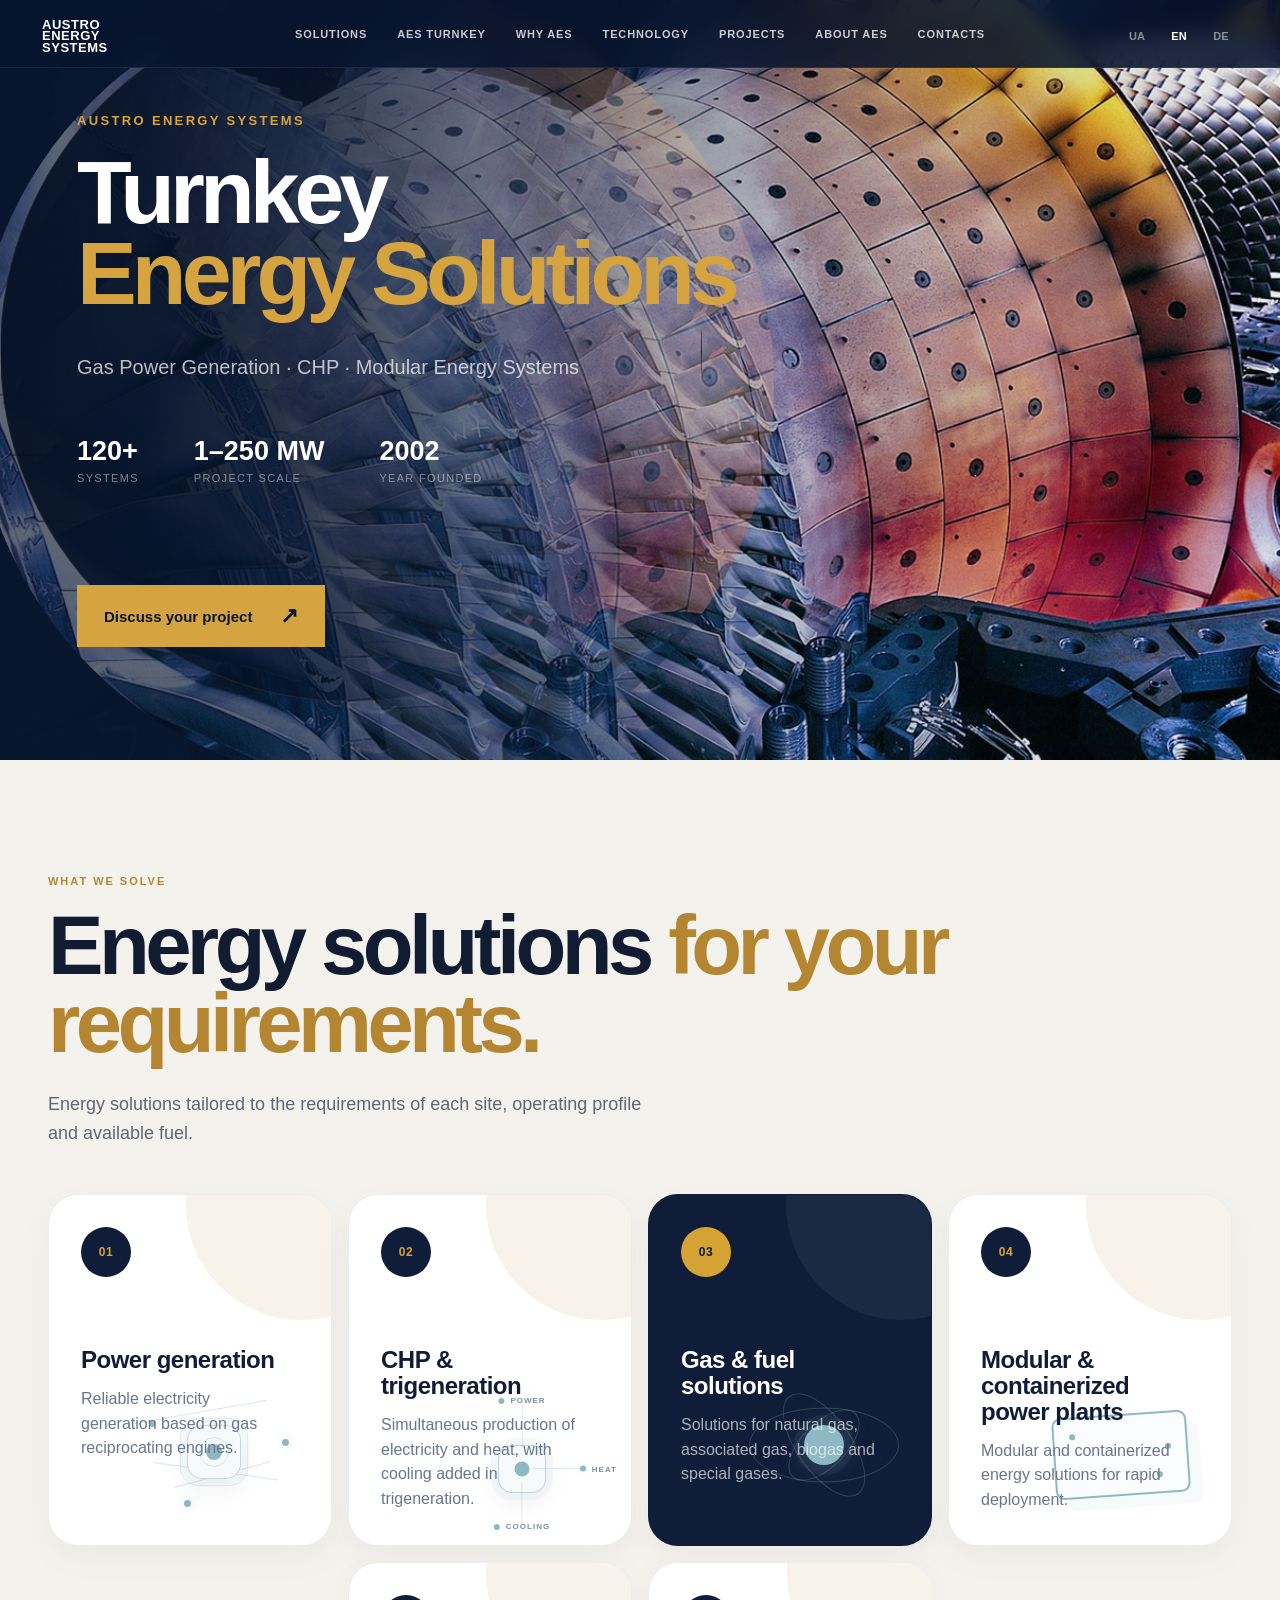
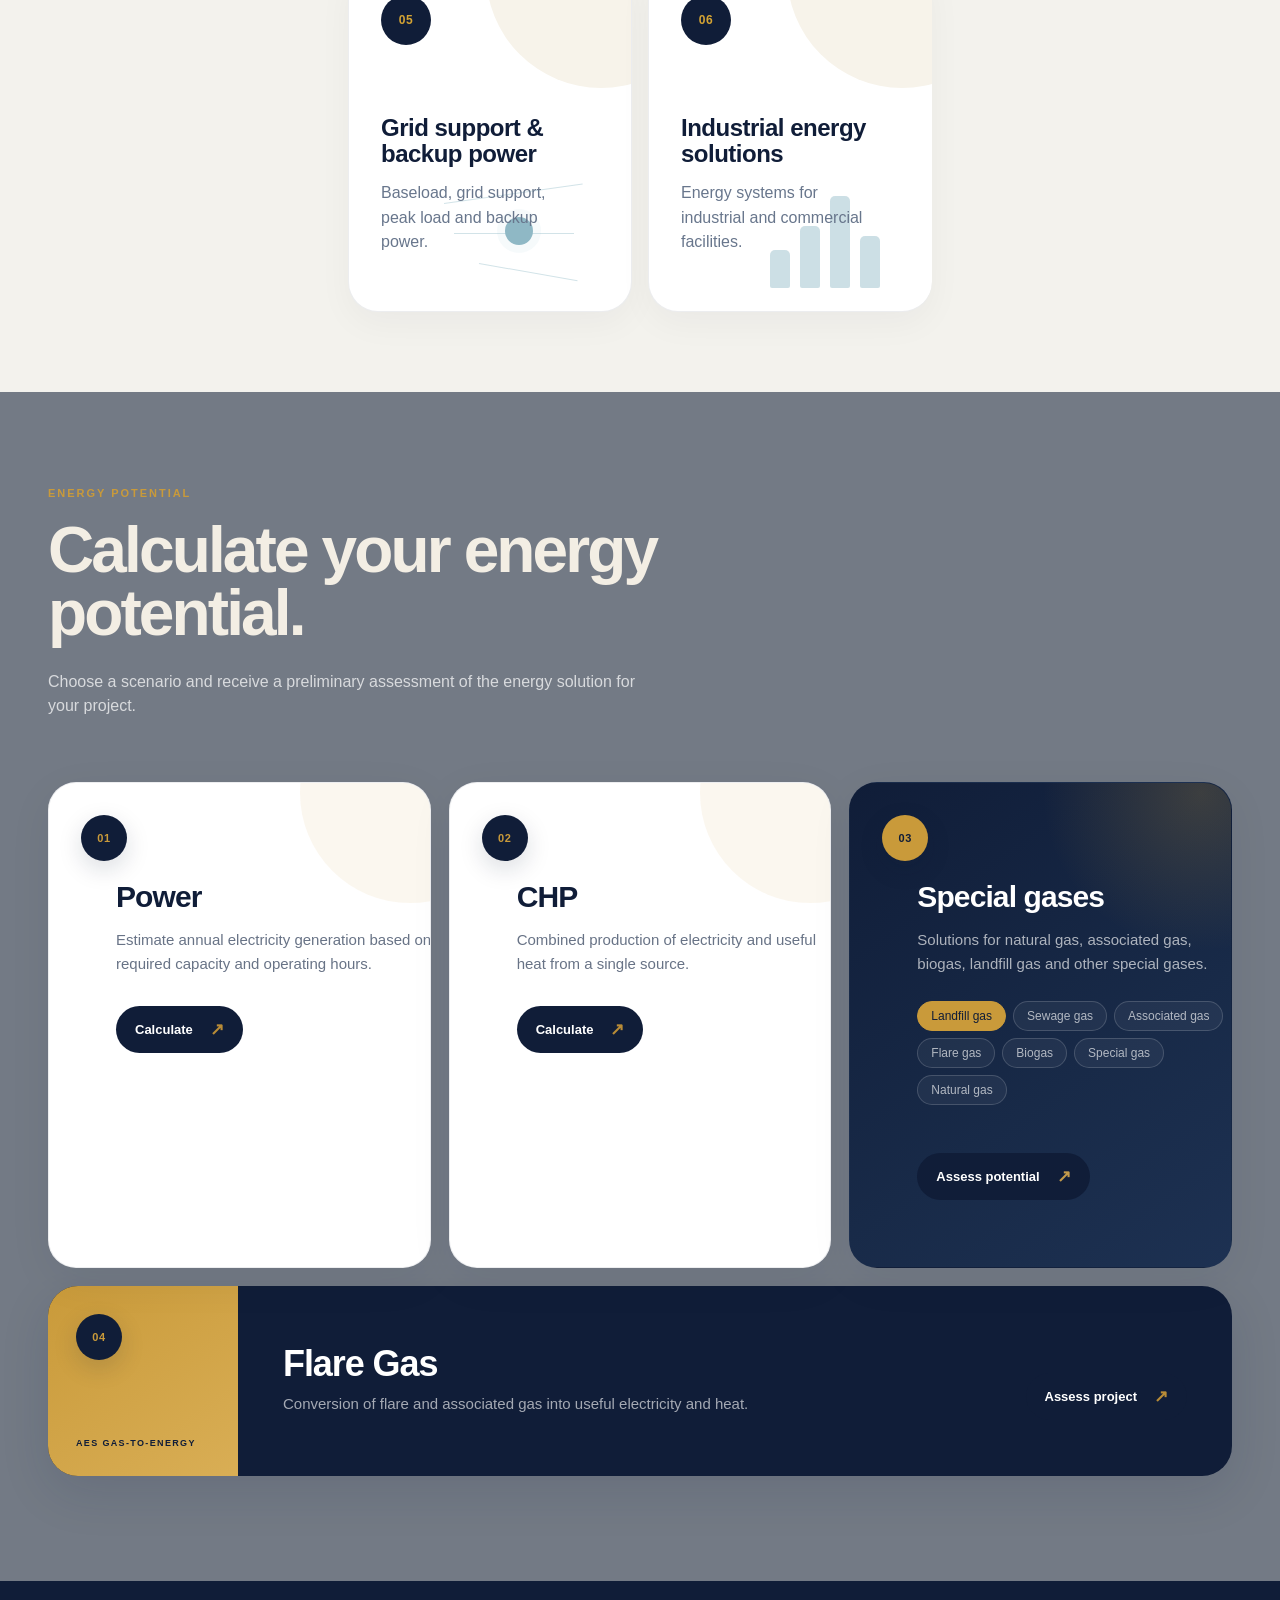
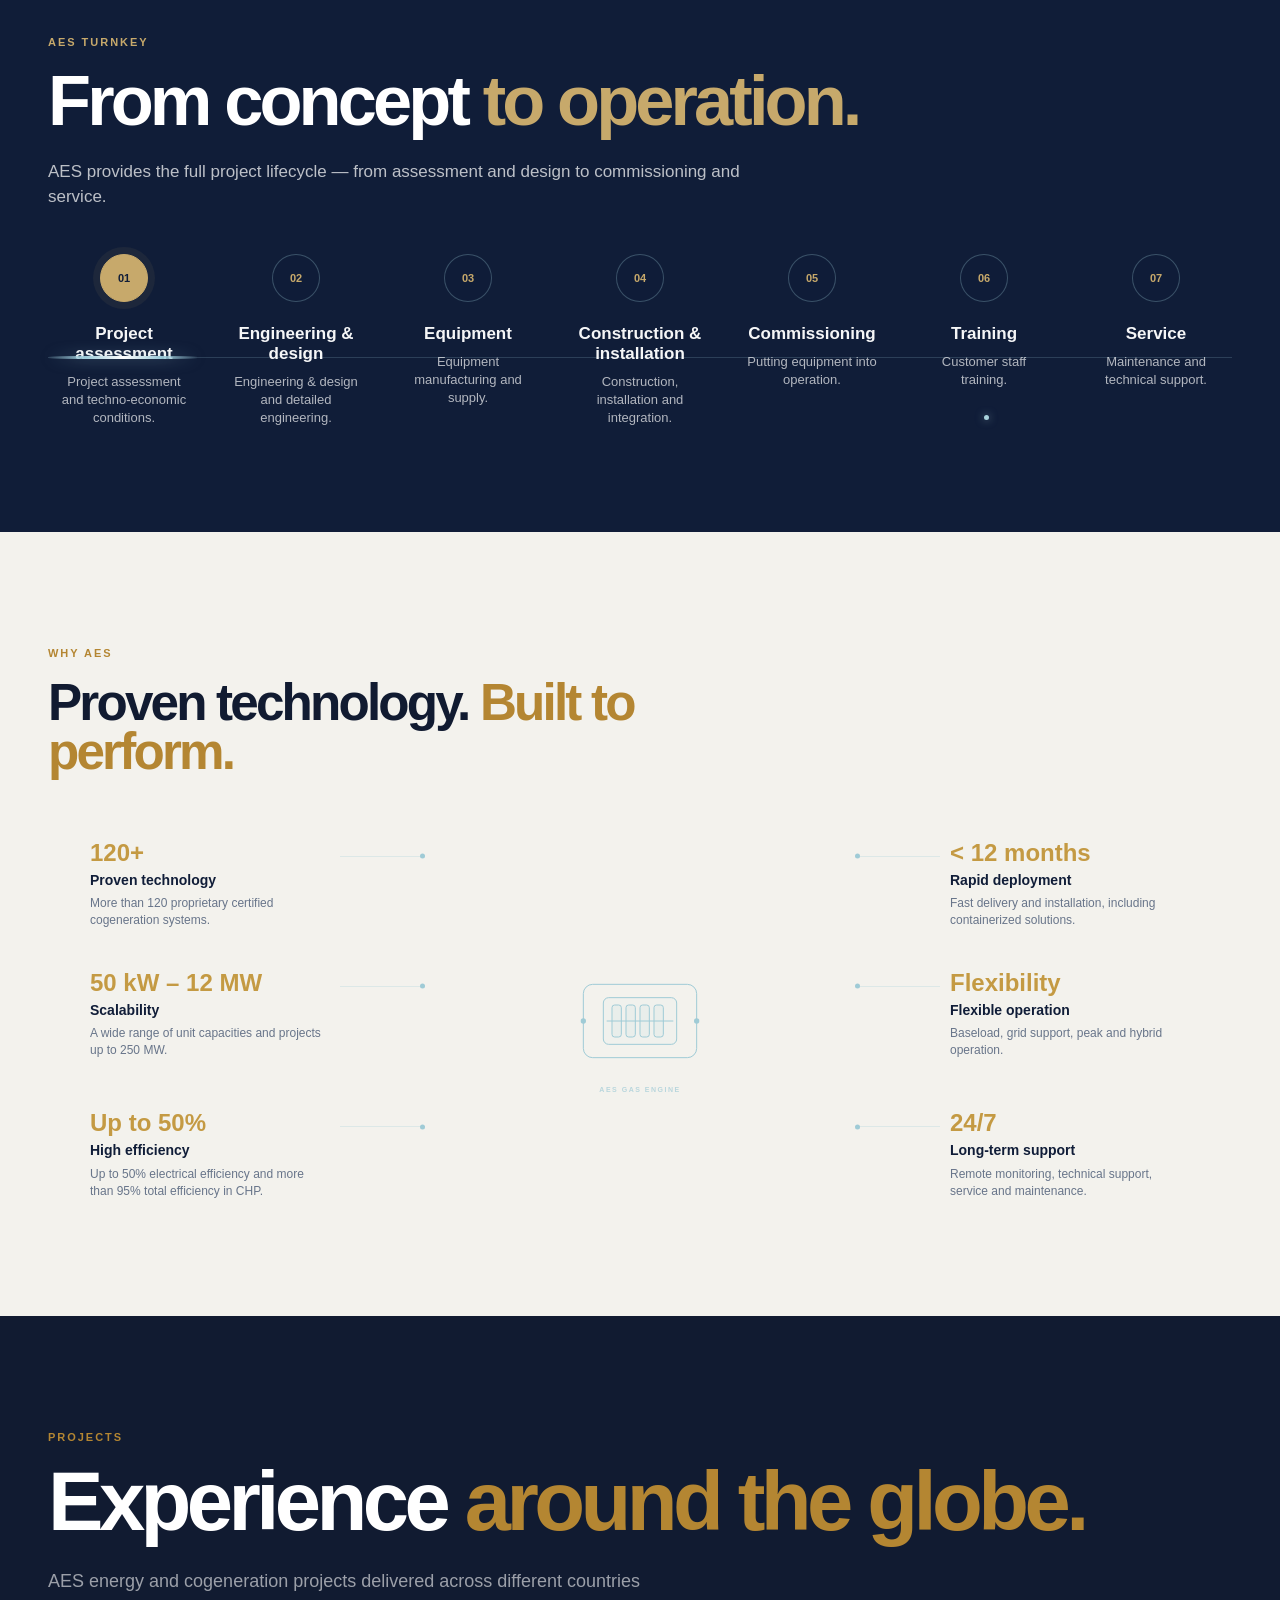
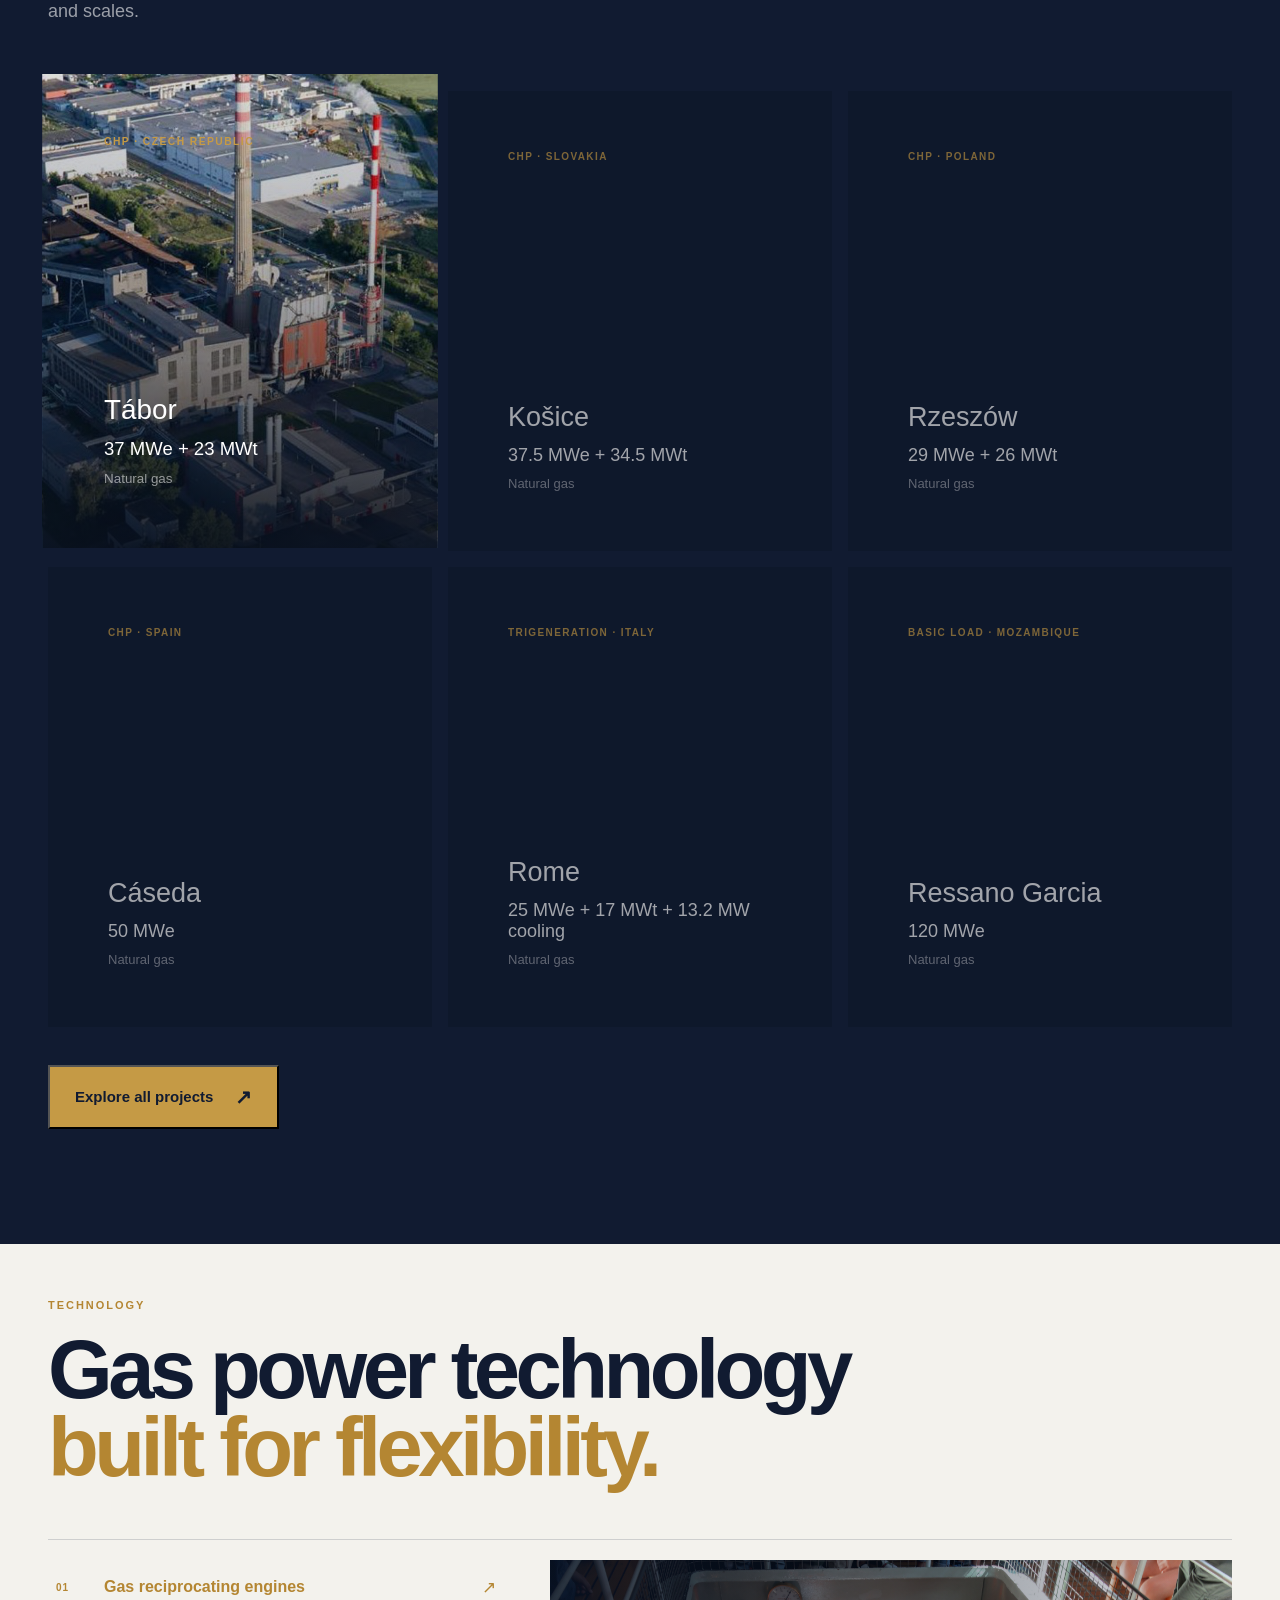
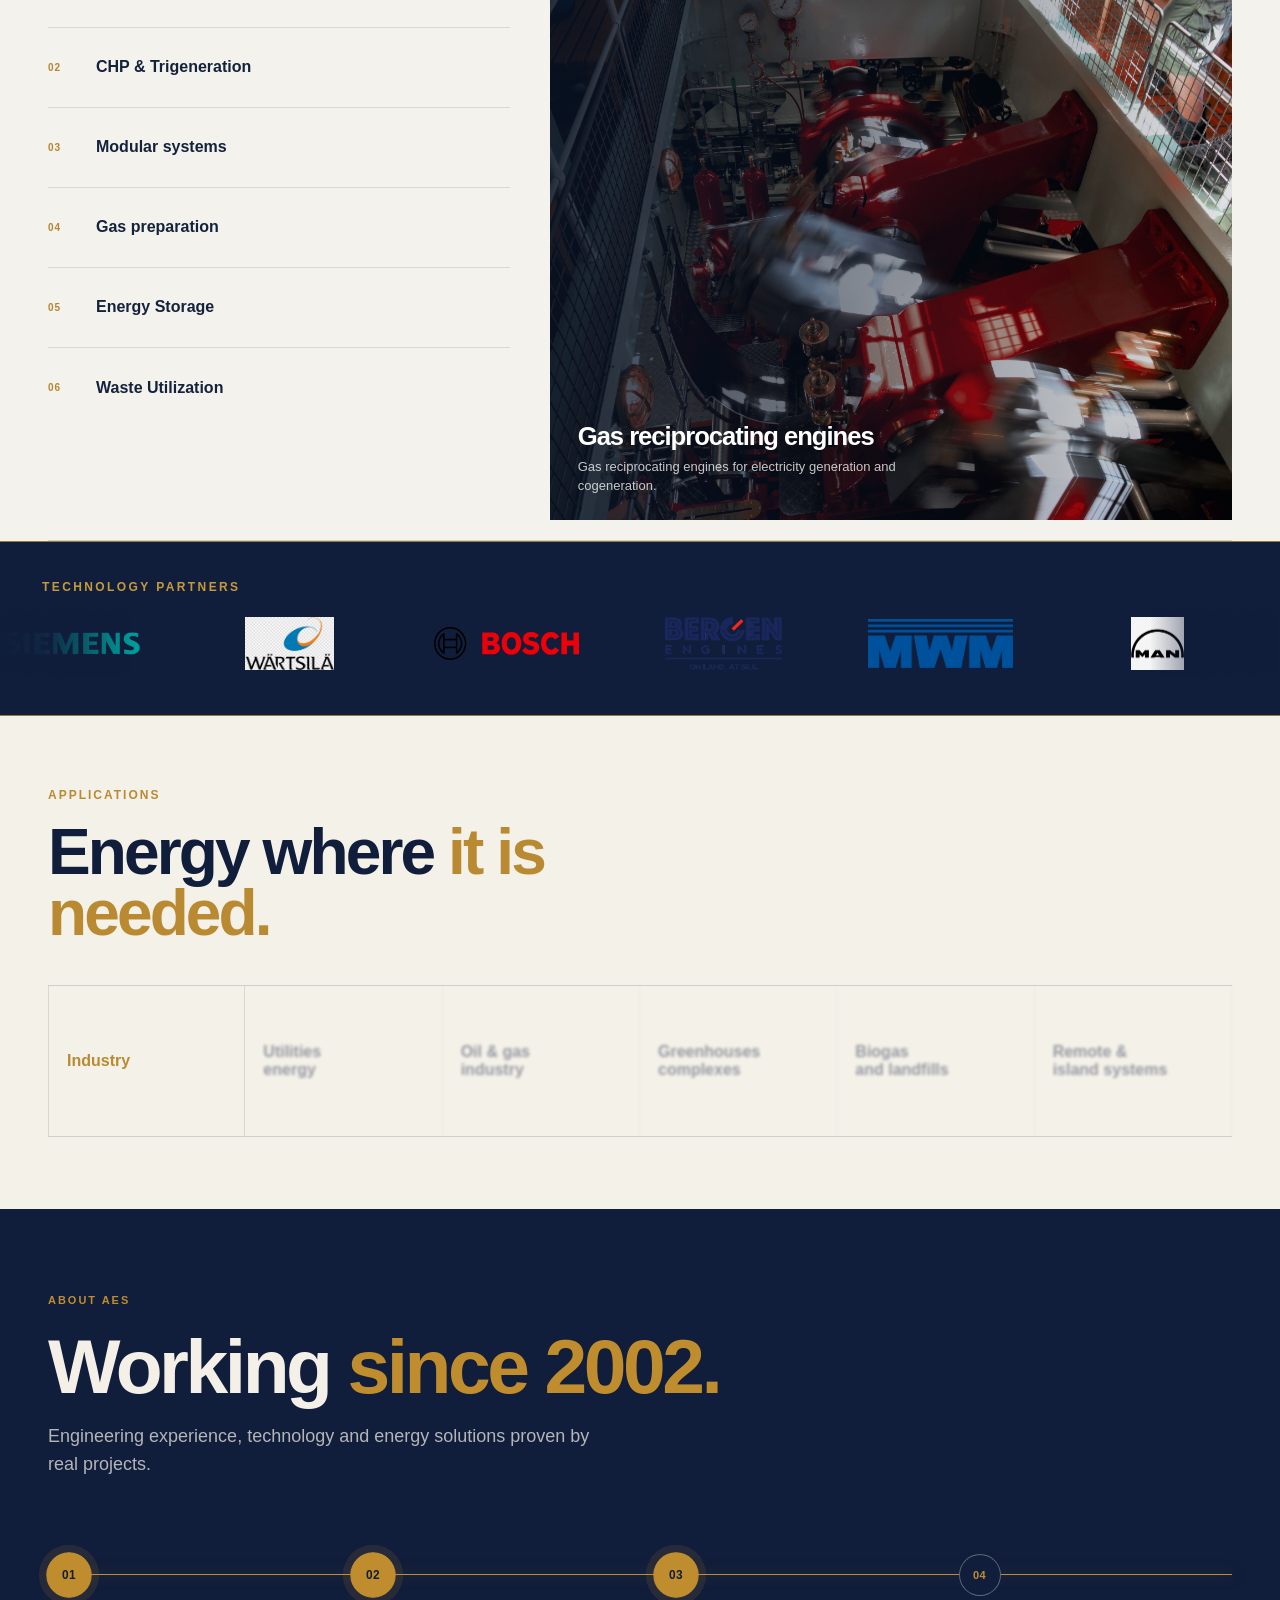
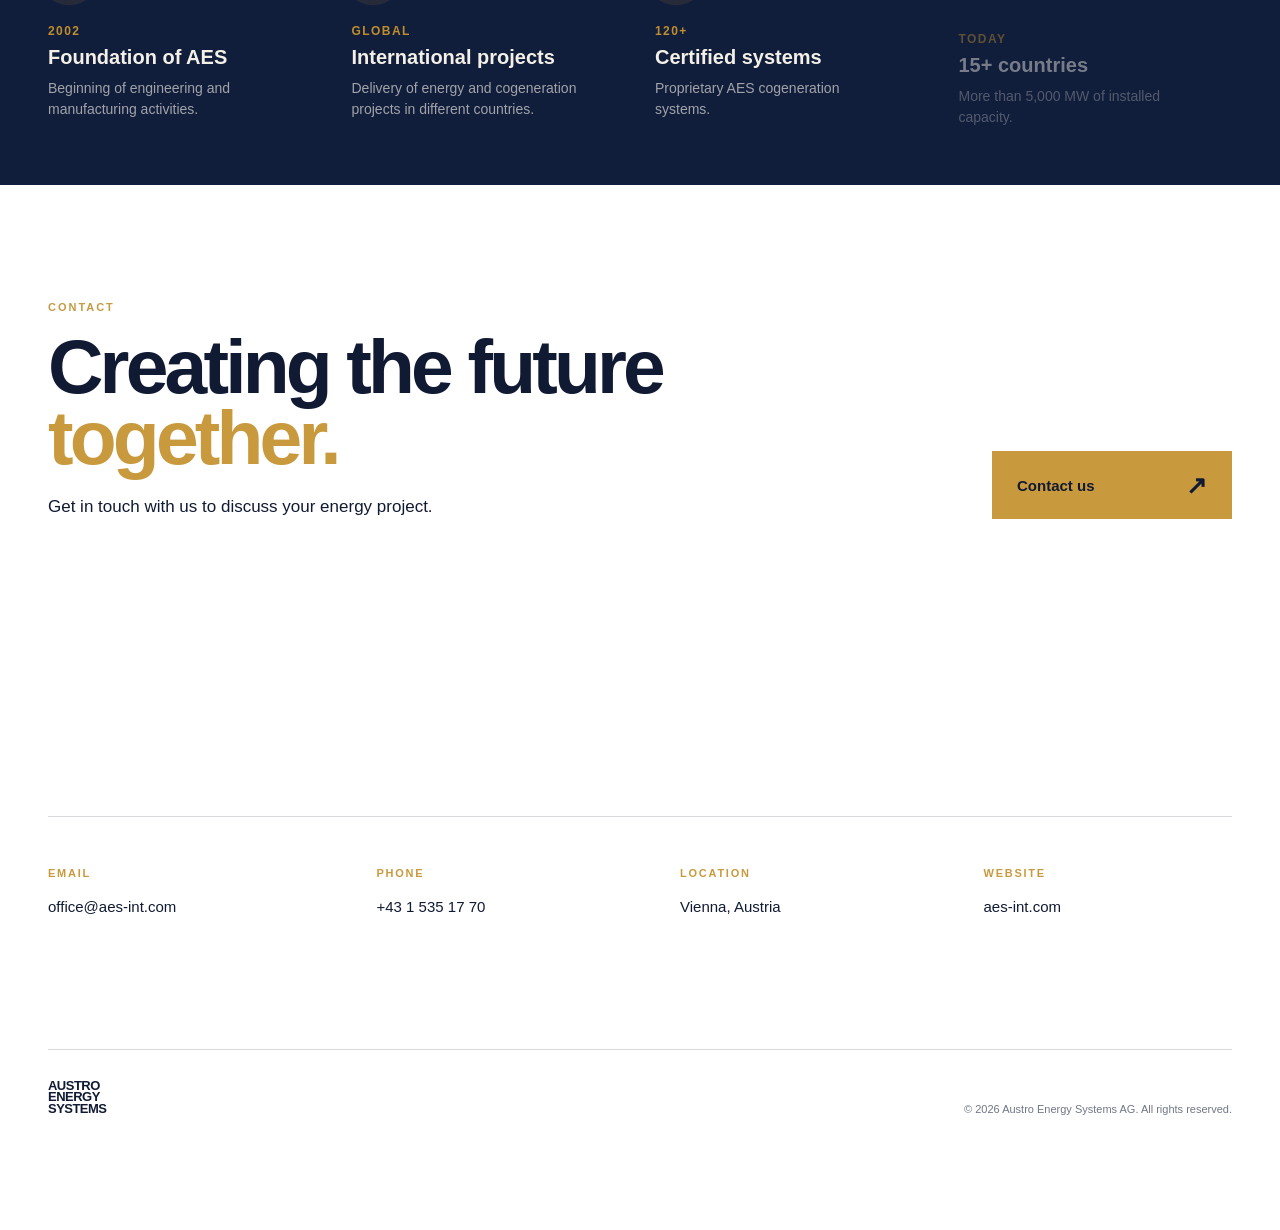
==== commit 57f0a6cc: "update email" ====
--- a/index.html
+++ b/index.html
@@ -4043,8 +4043,8 @@
                             EMAIL
                         </span>
 
-                        <a href="mailto:info@aes-int.com">
-                            info@aes-int.com
+                        <a href="mailto:office@aes-int.com">
+                            office@aes-int.com
                         </a>
 
                     </div>
